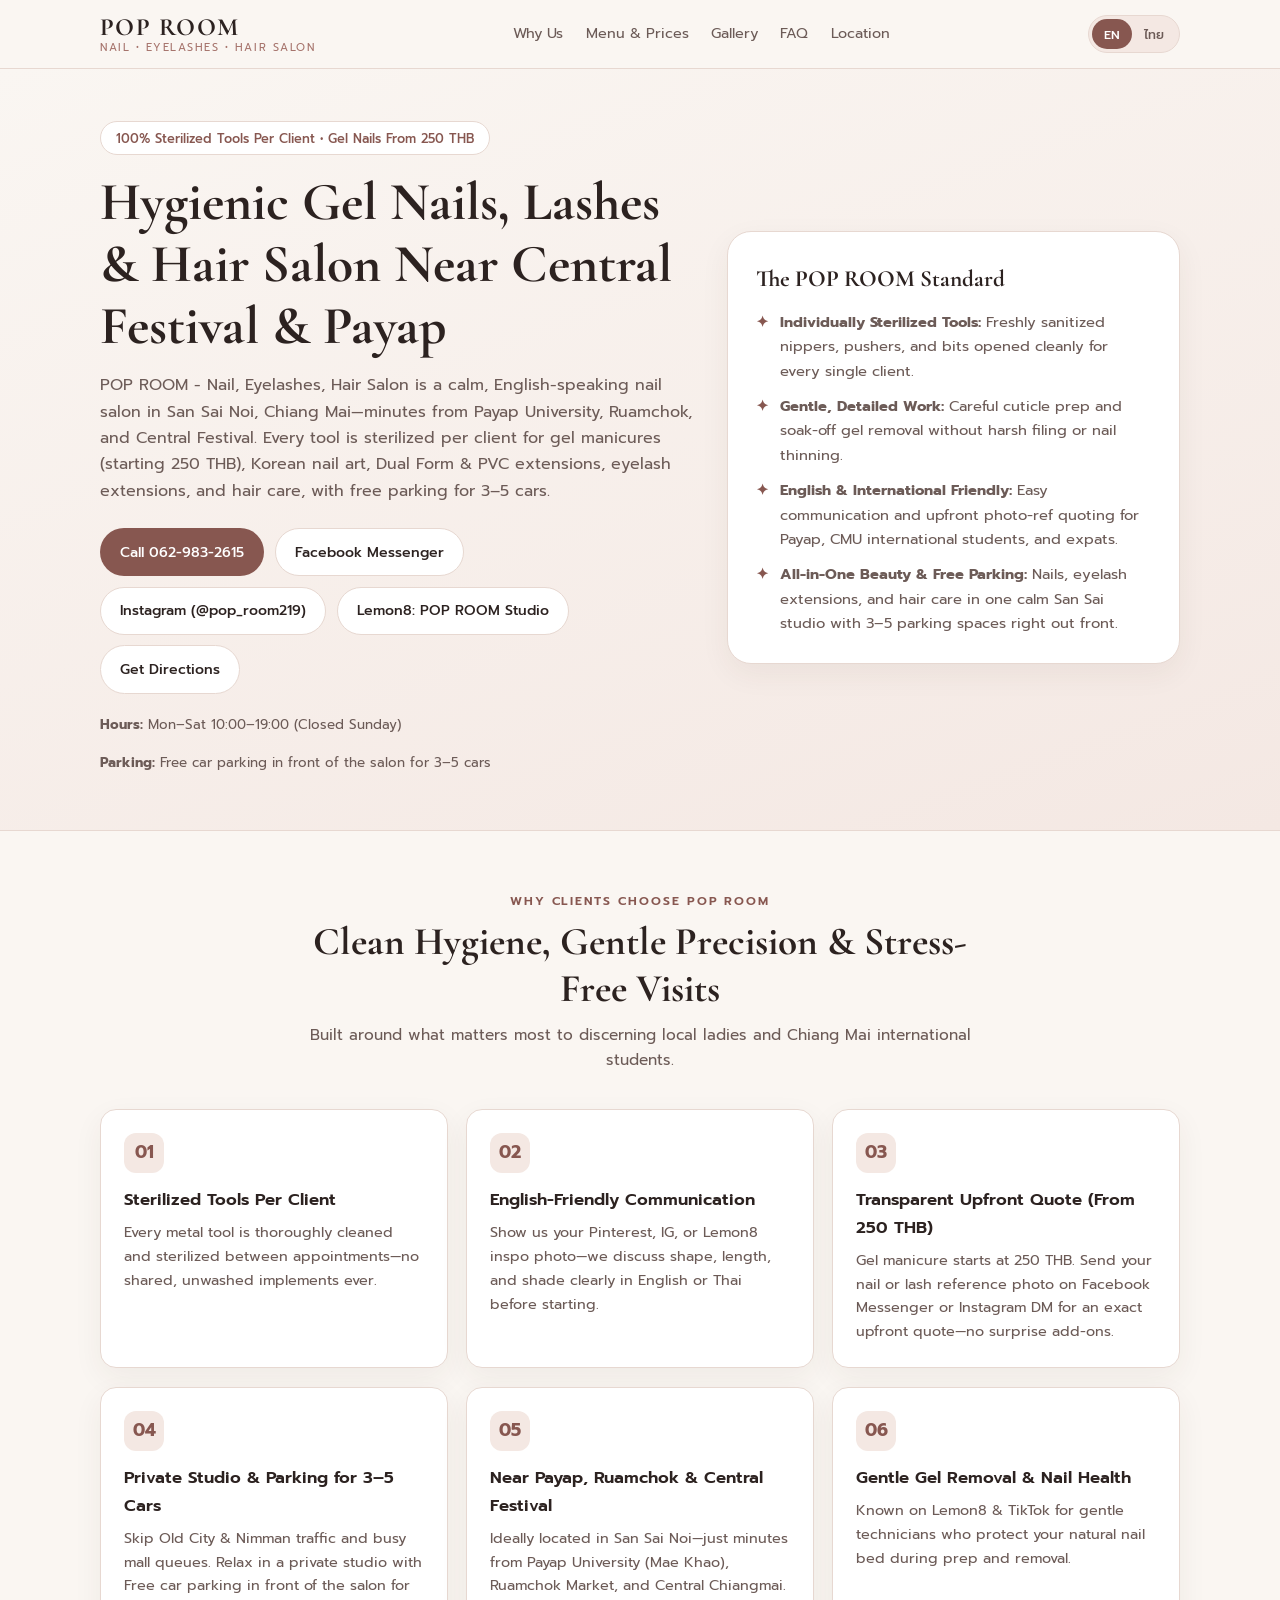
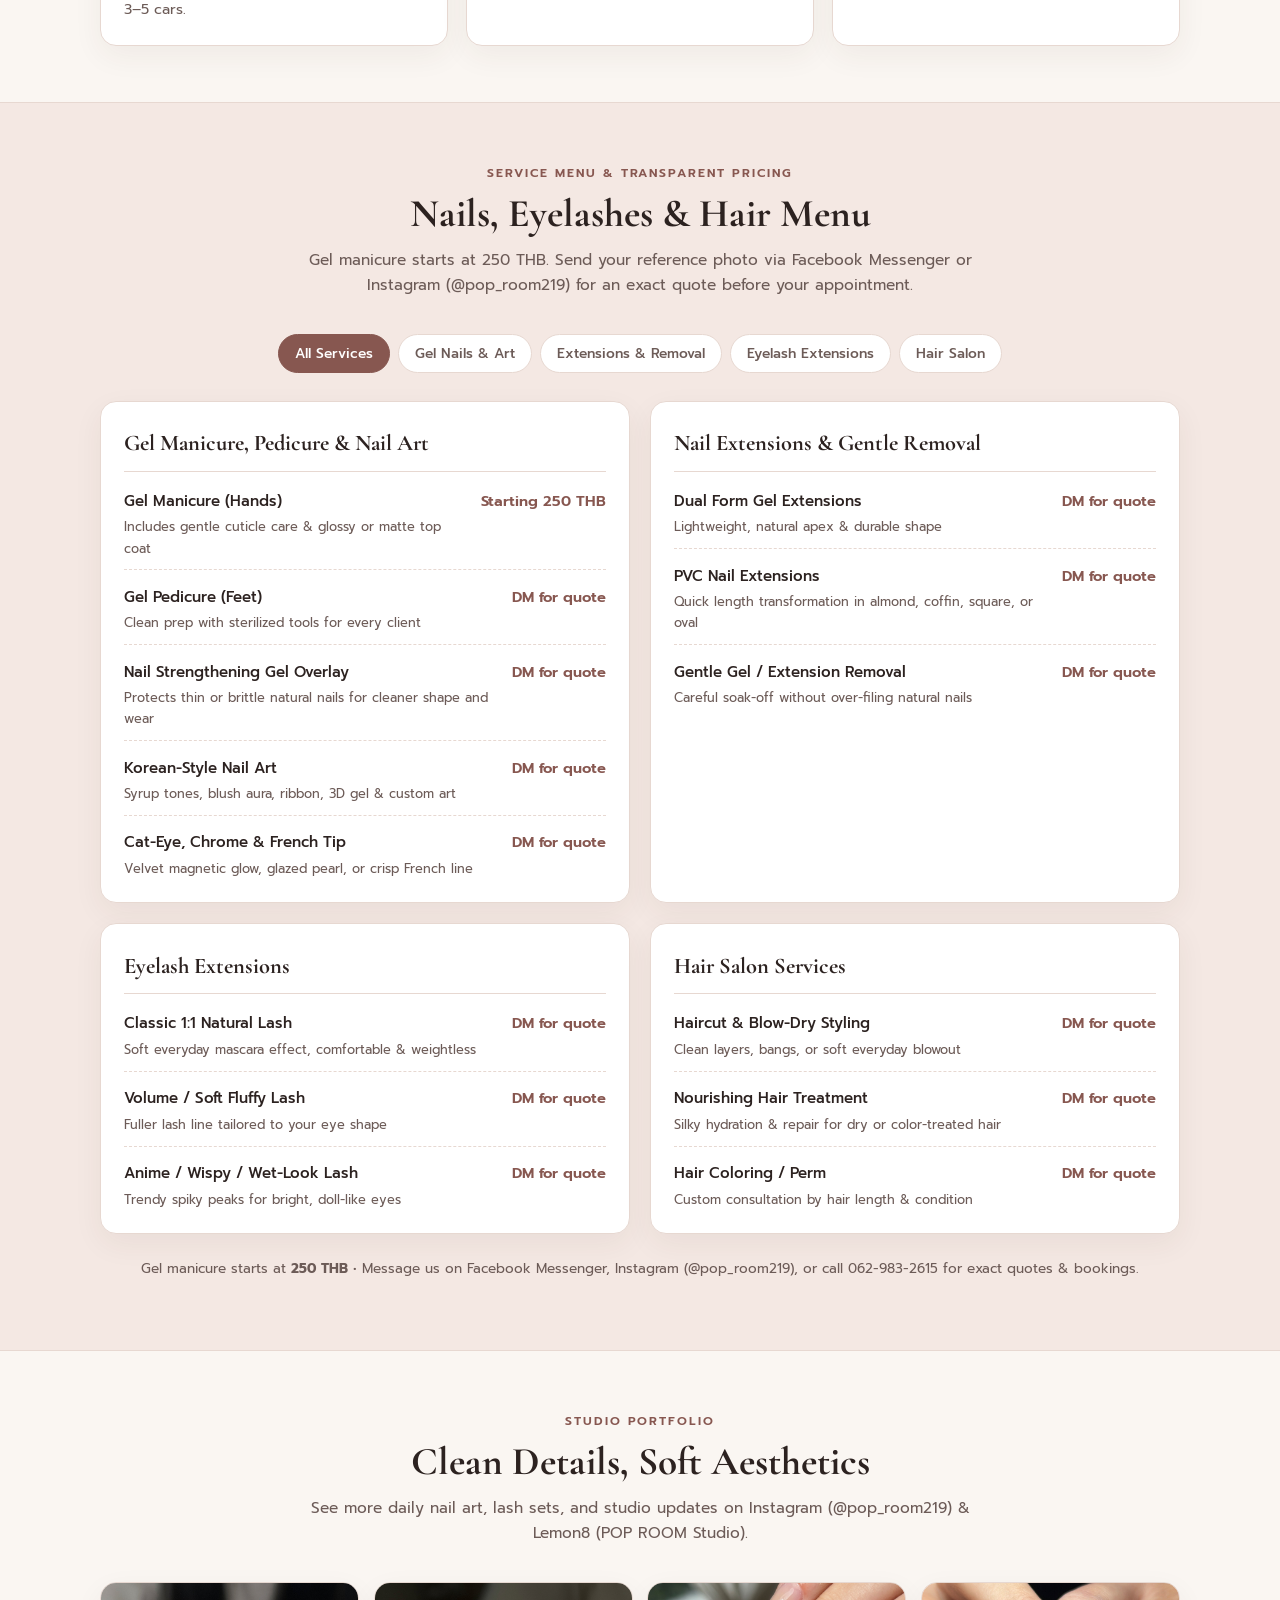
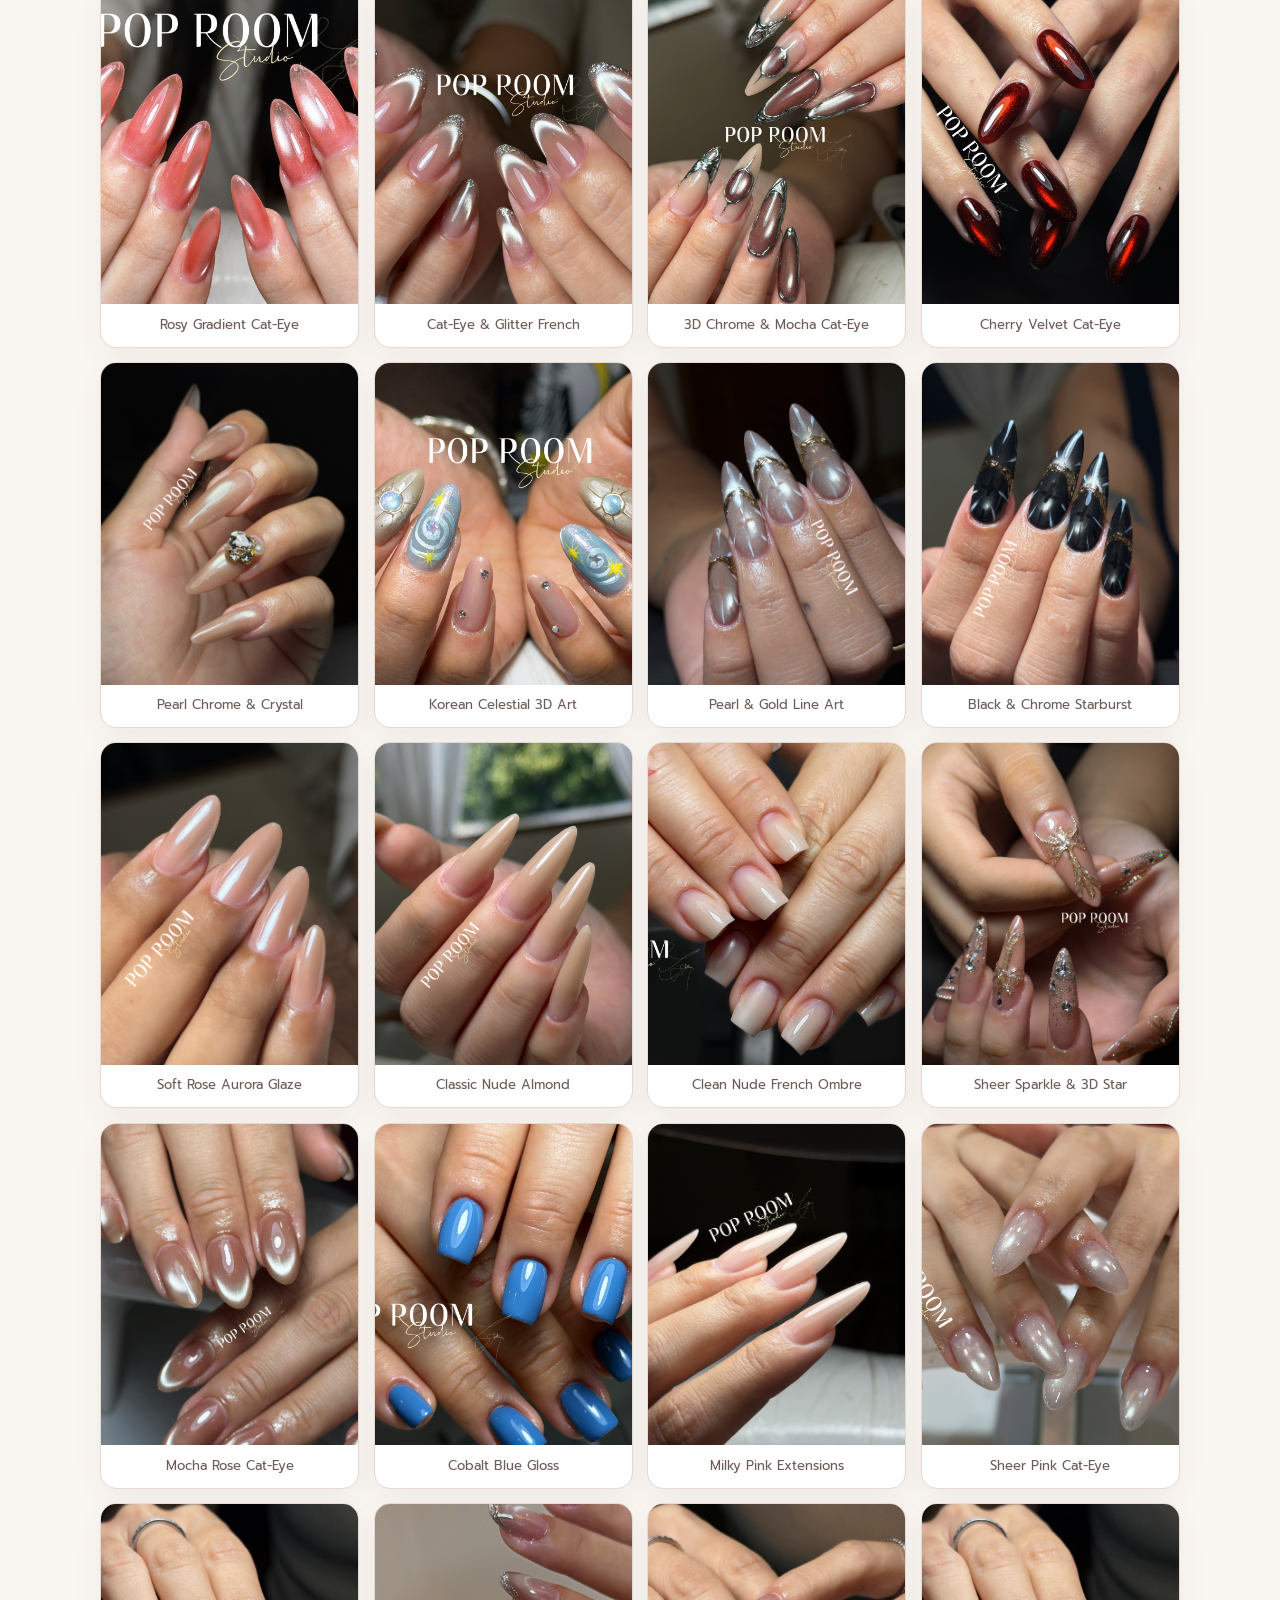
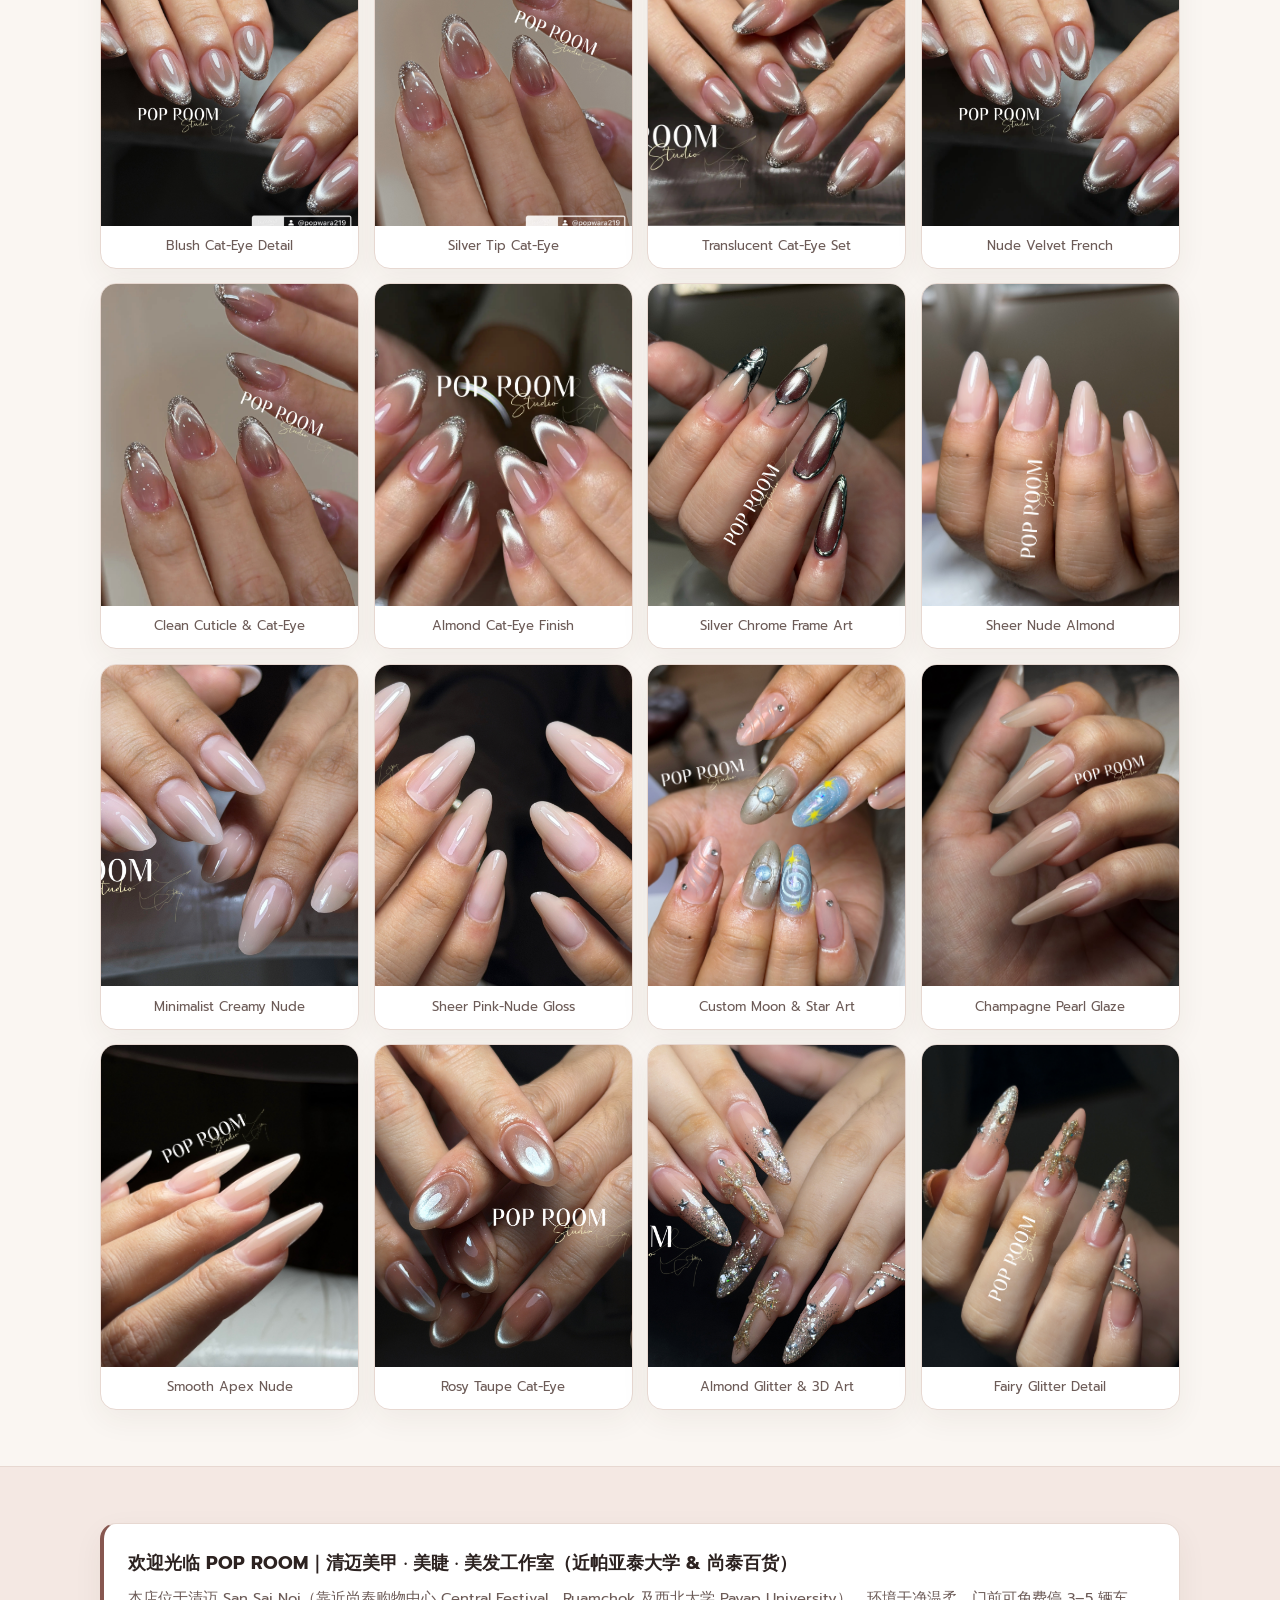
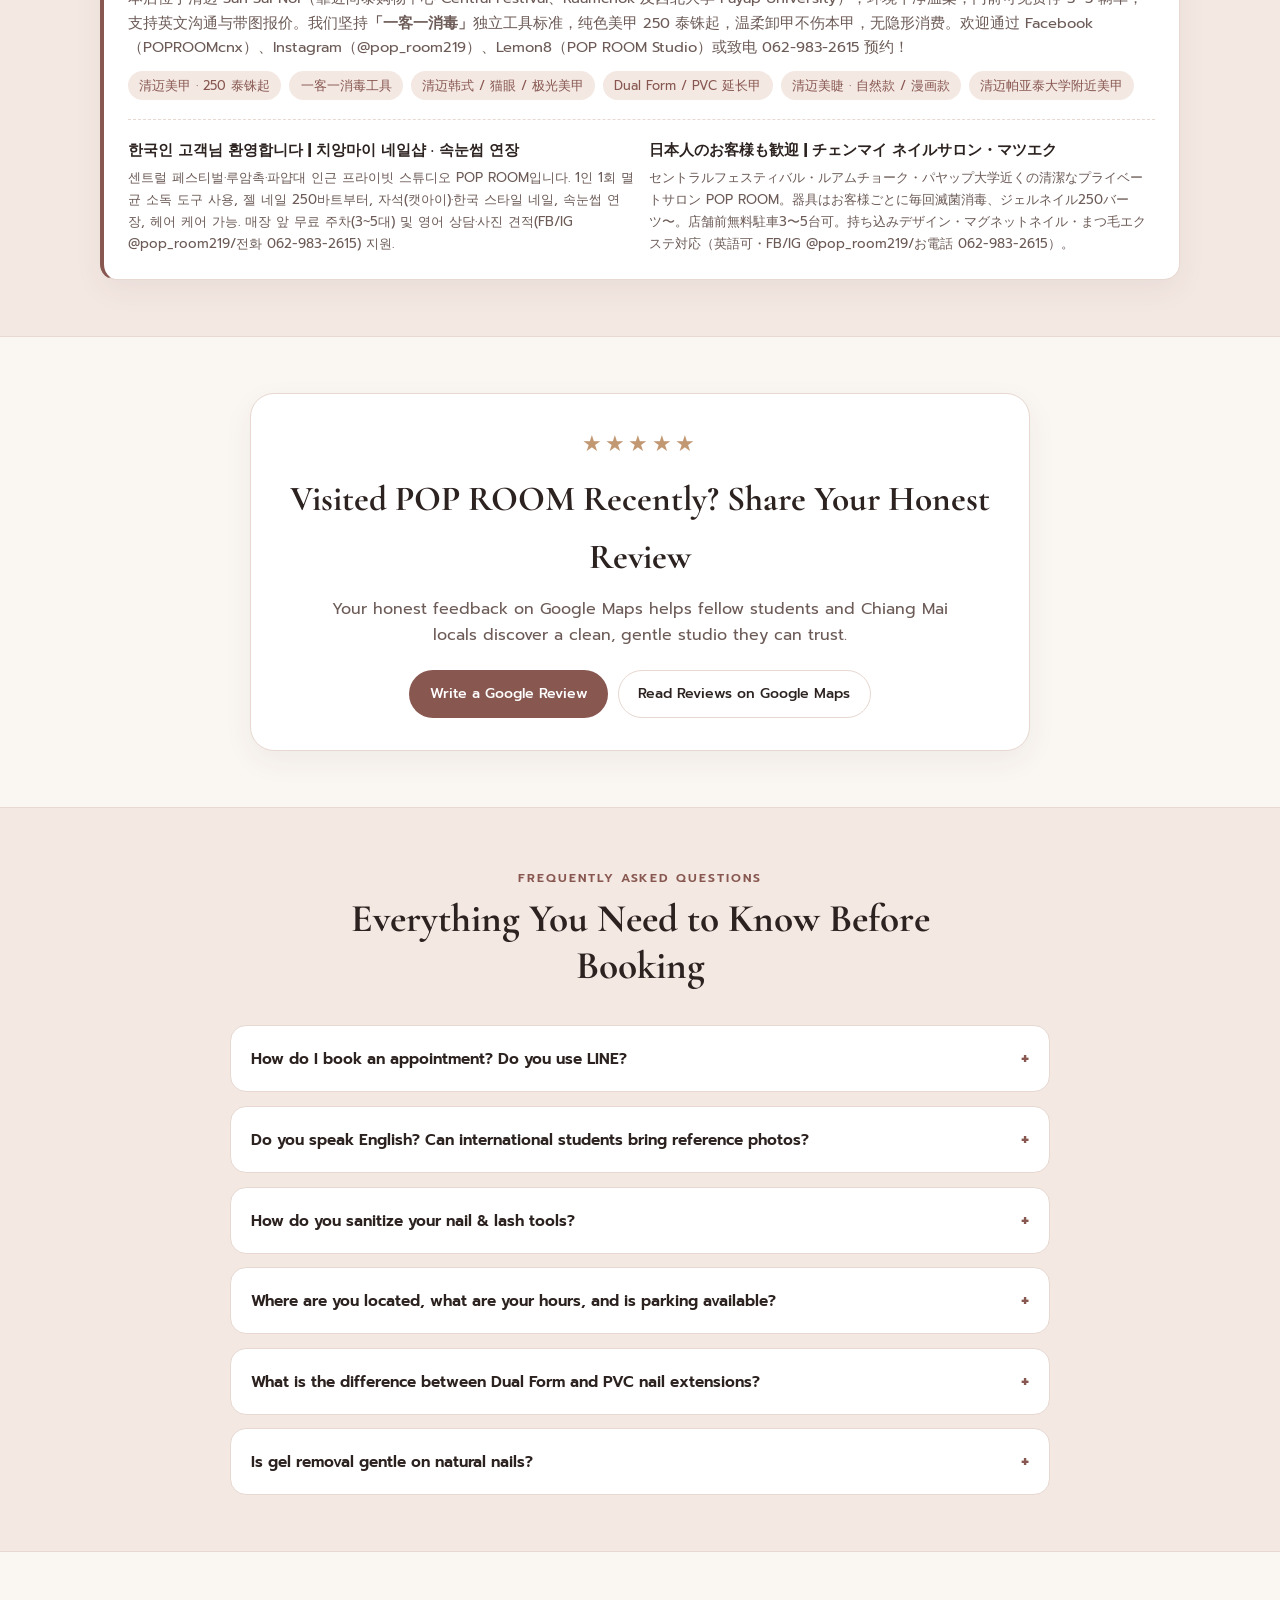
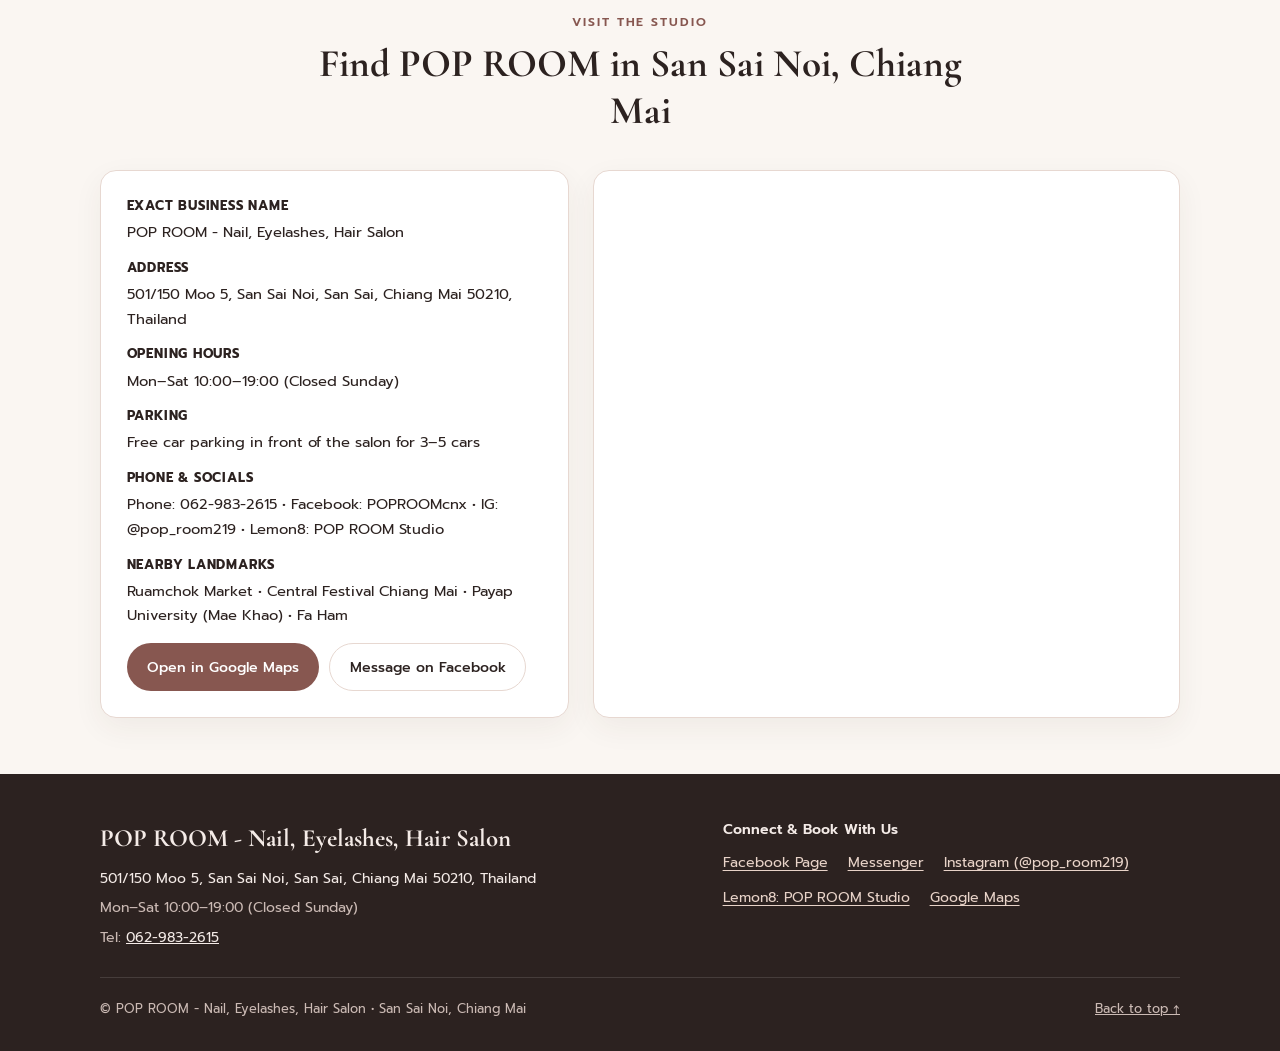
==== index.html @ 344c770b "Deploy POP ROOM Chiang Mai Local SEO website with real portfolio photos" ====
<!DOCTYPE html>
<html lang="en">
<head>
  <meta charset="UTF-8" />
  <meta name="viewport" content="width=device-width, initial-scale=1.0" />
  <title>POP ROOM - Nail, Eyelashes, Hair Salon | San Sai, Chiang Mai (Near Central Festival &amp; Payap)</title>
  <meta name="description" content="POP ROOM - Nail, Eyelashes, Hair Salon in San Sai Noi, Chiang Mai near Central Festival, Ruamchok &amp; Payap University. Hygienic nail salon with every tool sterilized per client, gel manicure starting at 250 THB, Korean nail art, cat-eye, Dual Form/PVC extensions, eyelash extensions, hair &amp; free parking for 3-5 cars. English &amp; Thai friendly." />
  <meta name="keywords" content="nail salon chiang mai, gel nails chiang mai, nail salon near central festival chiang mai, nail salon near payap university, english speaking nail salon chiang mai, hygienic nail salon chiang mai, nail salon ruamchok, eyelash extensions chiang mai, ร้านทำเล็บ สันทราย เชียงใหม่, ร้านทำเล็บ รวมโชค, ทำเล็บเจล ใกล้ เซ็นทรัลเฟสติวัล เชียงใหม่, ต่อขนตา รวมโชค, ทำเล็บลูกแก้ว เชียงใหม่, ถอดเล็บเจล ไม่ทำลายหน้าเล็บ" />
  <meta name="robots" content="index, follow" />

  <!-- Canonical & Language Alternates -->
  <link rel="canonical" href="https://cnxteejay.github.io/poproom-chiangmai/" />
  <link rel="alternate" hreflang="en" href="https://cnxteejay.github.io/poproom-chiangmai/?lang=en" />
  <link rel="alternate" hreflang="th" href="https://cnxteejay.github.io/poproom-chiangmai/?lang=th" />
  <link rel="alternate" hreflang="x-default" href="https://cnxteejay.github.io/poproom-chiangmai/" />

  <!-- Open Graph / Social Sharing -->
  <meta property="og:type" content="website" />
  <meta property="og:title" content="POP ROOM - Nail, Eyelashes, Hair Salon | Chiang Mai" />
  <meta property="og:description" content="Clean studio in San Sai Noi near Central Festival, Ruamchok &amp; Payap University. Every tool sterilized per client. Gel manicure starting 250 THB, nail art, extensions, lashes &amp; hair. Free parking for 3-5 cars." />
  <meta property="og:url" content="https://cnxteejay.github.io/poproom-chiangmai/" />
  <meta property="og:image" content="https://cnxteejay.github.io/poproom-chiangmai/images/IMG_2573.JPG" />
  <meta property="og:locale" content="en_US" />
  <meta property="og:locale:alternate" content="th_TH" />

  <!-- Google Fonts: Cormorant Garamond (Display) + Prompt / Noto Sans Thai (Body) -->
  <link rel="preconnect" href="https://fonts.googleapis.com" />
  <link rel="preconnect" href="https://fonts.gstatic.com" crossorigin />
  <link href="https://fonts.googleapis.com/css2?family=Cormorant+Garamond:wght@600;700&family=Noto+Sans+Thai:wght@400;500;600&family=Prompt:wght@400;500;600&display=swap" rel="stylesheet" />

  <link rel="stylesheet" href="styles.css" />

  <!-- LocalBusiness / NailSalon Schema.org JSON-LD -->
  <script id="salon-jsonld" type="application/ld+json">
  {
    "@context": "https://schema.org",
    "@type": ["NailSalon", "BeautySalon"],
    "name": "POP ROOM - Nail, Eyelashes, Hair Salon",
    "alternateName": "POP ROOM Studio",
    "description": "Nail, eyelash extensions, and hair salon in San Sai Noi, Chiang Mai near Central Festival, Ruamchok, and Payap University. Every tool is sterilized per client with gentle, detailed care, gel manicure starting at 250 THB, free parking for 3-5 cars, and English/Thai communication.",
    "url": "https://cnxteejay.github.io/poproom-chiangmai/",
    "image": [
      "https://cnxteejay.github.io/poproom-chiangmai/images/IMG_2573.JPG",
      "https://cnxteejay.github.io/poproom-chiangmai/images/IMG_0904.JPG",
      "https://cnxteejay.github.io/poproom-chiangmai/images/IMG_1007.JPG",
      "https://cnxteejay.github.io/poproom-chiangmai/images/IMG_1676.JPG"
    ],
    "telephone": "+66629832615",
    "priceRange": "Starting 250 THB",
    "address": {
      "@type": "PostalAddress",
      "streetAddress": "501/150 Moo 5, San Sai Noi",
      "addressLocality": "San Sai",
      "addressRegion": "Chiang Mai",
      "postalCode": "50210",
      "addressCountry": "TH"
    },
    "geo": {
      "@type": "GeoCoordinates",
      "latitude": 18.8225738,
      "longitude": 99.0273395
    },
    "hasMap": "https://maps.app.goo.gl/mrtoSmJYkp8KDuG86",
    "openingHours": "Mo-Sa 10:00-19:00",
    "areaServed": [
      "San Sai, Chiang Mai",
      "Ruamchok, Chiang Mai",
      "Fa Ham, Chiang Mai",
      "Central Festival Chiang Mai",
      "Payap University Mae Khao"
    ],
    "knowsLanguage": ["th", "en"],
    "sameAs": [
      "https://www.facebook.com/POPROOMcnx",
      "https://www.instagram.com/pop_room219/"
    ]
  }
  </script>

  <script src="site-config.js" defer></script>
  <script src="app.js" defer></script>
</head>
<body>
  <!-- Header / Sticky Navigation -->
  <header class="site-header">
    <div class="container nav-bar">
      <a href="#top" class="brand" aria-label="POP ROOM Home">
        <span class="brand-name">POP ROOM</span>
        <span class="brand-sub">Nail • Eyelashes • Hair Salon</span>
      </a>

      <nav class="nav-links" aria-label="Primary Navigation">
        <a href="#why-us">
          <span data-lang="en">Why Us</span>
          <span data-lang="th" lang="th">จุดเด่นร้าน</span>
        </a>
        <a href="#menu">
          <span data-lang="en">Menu &amp; Prices</span>
          <span data-lang="th" lang="th">บริการและราคา</span>
        </a>
        <a href="#gallery">
          <span data-lang="en">Gallery</span>
          <span data-lang="th" lang="th">ผลงาน</span>
        </a>
        <a href="#faq">
          <span data-lang="en">FAQ</span>
          <span data-lang="th" lang="th">คำถามที่พบบ่อย</span>
        </a>
        <a href="#location">
          <span data-lang="en">Location</span>
          <span data-lang="th" lang="th">ที่ตั้งร้าน</span>
        </a>
      </nav>

      <div class="lang-switch" role="group" aria-label="Language Switcher">
        <button type="button" class="lang-btn active" data-set-lang="en" aria-pressed="true">EN</button>
        <button type="button" class="lang-btn" data-set-lang="th" aria-pressed="false">ไทย</button>
      </div>
    </div>
  </header>

  <main id="top">
    <!-- Hero Section -->
    <section class="hero">
      <div class="container hero-grid">
        <div>
          <span class="hero-badge">
            <span data-lang="en">100% Sterilized Tools Per Client • Gel Nails From 250 THB</span>
            <span data-lang="th" lang="th">ฆ่าเชื้ออุปกรณ์ใหม่ทุกชิ้นต่อลูกค้า 1 ท่าน • ทาสีเจลเริ่มต้น 250 บาท</span>
          </span>

          <h1>
            <span data-lang="en">Hygienic Gel Nails, Lashes &amp; Hair Salon Near Central Festival &amp; Payap</span>
            <span data-lang="th" lang="th">ร้านทำเล็บเจล ต่อขนตา และทำผม สะอาด ฆ่าเชื้อ 100% ใกล้เซ็นทรัลเฟสติวัล &amp; รวมโชค</span>
          </h1>

          <p class="hero-lead">
            <span data-lang="en">POP ROOM - Nail, Eyelashes, Hair Salon is a calm, English-speaking nail salon in San Sai Noi, Chiang Mai—minutes from Payap University, Ruamchok, and Central Festival. Every tool is sterilized per client for gel manicures (starting 250 THB), Korean nail art, Dual Form &amp; PVC extensions, eyelash extensions, and hair care, with free parking for 3–5 cars.</span>
            <span data-lang="th" lang="th">POP ROOM (ป๊อป รูม) สตูดิโอทำเล็บ ต่อขนตา และทำผมครบวงจร ย่านสันทรายน้อย-รวมโชค เชียงใหม่ โดดเด่นด้วยความสะอาดระดับคลินิก ฆ่าเชื้ออุปกรณ์ทุกชิ้น 1 เซตต่อ 1 คิว ช่างมือเบา ถนอมหน้าเล็บ ทาสีเจลมือเริ่มต้น 250 บาท ทำเล็บลูกแก้ว สไตล์เกาหลี ต่อเล็บ Dual Form / PVC ต่อขนตา และดูแลผมในที่เดียว พร้อมที่จอดรถยนต์หน้าร้าน 3–5 คัน</span>
          </p>

          <div class="cta-group" aria-label="Booking and Contact Actions">
            <a class="btn btn-primary" href="tel:+66629832615" data-config-href="phoneHref">
              <span data-lang="en">Call <span data-config-text="phoneDisplay">062-983-2615</span></span>
              <span data-lang="th" lang="th">โทรจองคิว <span data-config-text="phoneDisplay">062-983-2615</span></span>
            </a>
            <a class="btn btn-secondary" href="https://m.me/POPROOMcnx" data-config-href="messengerUrl" target="_blank" rel="noopener noreferrer">
              <span data-lang="en">Facebook Messenger</span>
              <span data-lang="th" lang="th">ทักแชท Facebook</span>
            </a>
            <a class="btn btn-secondary" href="https://www.instagram.com/pop_room219/" data-config-href="instagramUrl" target="_blank" rel="noopener noreferrer">
              <span>Instagram (<span data-config-text="instagramHandle">@pop_room219</span>)</span>
            </a>
            <a class="btn btn-secondary" href="https://www.lemon8-app.com/discover/pop%20room%20studio%20chiang%20mai" data-config-href="lemon8Url" target="_blank" rel="noopener noreferrer">
              <span>Lemon8: <span data-config-text="lemon8Label">POP ROOM Studio</span></span>
            </a>
            <a class="btn btn-secondary" href="https://maps.app.goo.gl/mrtoSmJYkp8KDuG86" data-config-href="googleMapsUrl" target="_blank" rel="noopener noreferrer">
              <span data-lang="en">Get Directions</span>
              <span data-lang="th" lang="th">นำทาง Google Maps</span>
            </a>
          </div>

          <div class="hero-meta">
            <span>
              <strong data-lang="en">Hours:</strong>
              <strong data-lang="th" lang="th">เวลาเปิด:</strong>
              <span data-lang="en" data-config-text="openingHoursEn">Mon–Sat 10:00–19:00 (Closed Sunday)</span>
              <span data-lang="th" lang="th" data-config-text="openingHoursTh">เปิด จ.–ส. 10:00–19:00 น. (หยุดวันอาทิตย์)</span>
            </span>
            <span>
              <strong data-lang="en">Parking:</strong>
              <strong data-lang="th" lang="th">ที่จอดรถ:</strong>
              <span data-lang="en" data-config-text="parkingNoteEn">Free car parking in front of the salon for 3–5 cars</span>
              <span data-lang="th" lang="th" data-config-text="parkingNoteTh">จอดรถยนต์หน้าร้านได้ฟรี 3–5 คัน</span>
            </span>
          </div>
        </div>

        <aside class="hero-card" aria-label="Studio Standards">
          <h2 class="hero-card-title">
            <span data-lang="en">The POP ROOM Standard</span>
            <span data-lang="th" lang="th">ความใส่ใจที่คุณสัมผัสได้</span>
          </h2>
          <ul class="hero-highlights">
            <li>
              <span class="dot">✦</span>
              <div>
                <span data-lang="en"><strong>Individually Sterilized Tools:</strong> Freshly sanitized nippers, pushers, and bits opened cleanly for every single client.</span>
                <span data-lang="th" lang="th"><strong>อุปกรณ์ฆ่าเชื้อ 100% ทุกเคส:</strong> ทำความสะอาดและอบฆ่าเชื้อกรรไกรตัดหนังและอุปกรณ์ทุกชิ้นใหม่สำหรับลูกค้าแต่ละท่าน</span>
              </div>
            </li>
            <li>
              <span class="dot">✦</span>
              <div>
                <span data-lang="en"><strong>Gentle, Detailed Work:</strong> Careful cuticle prep and soak-off gel removal without harsh filing or nail thinning.</span>
                <span data-lang="th" lang="th"><strong>งานละเอียด มือเบา ไม่ทำร้ายหน้าเล็บ:</strong> เตรียมหน้าเล็บและถอดสีเจลอย่างอ่อนโยน สีเรียบเนียนติดทนนาน</span>
              </div>
            </li>
            <li>
              <span class="dot">✦</span>
              <div>
                <span data-lang="en"><strong>English &amp; International Friendly:</strong> Easy communication and upfront photo-ref quoting for Payap, CMU international students, and expats.</span>
                <span data-lang="th" lang="th"><strong>สื่อสารภาษาอังกฤษได้:</strong> ยินดีต้อนรับทั้งลูกค้าชาวไทยและนักศึกษา/ชาวต่างชาติ ส่งเรฟประเมินราคาได้ชัดเจน</span>
              </div>
            </li>
            <li>
              <span class="dot">✦</span>
              <div>
                <span data-lang="en"><strong>All-in-One Beauty &amp; Free Parking:</strong> Nails, eyelash extensions, and hair care in one calm San Sai studio with 3–5 parking spaces right out front.</span>
                <span data-lang="th" lang="th"><strong>สวยครบจบในที่เดียว พร้อมที่จอดรถ:</strong> ทั้งทำเล็บเจล ต่อขนตา และดูแลเส้นผม จอดรถยนต์หน้าร้านได้ 3–5 คัน</span>
              </div>
            </li>
          </ul>
        </aside>
      </div>
    </section>

    <!-- Why Us Section -->
    <section id="why-us" class="section">
      <div class="container">
        <div class="section-head">
          <span class="eyebrow">
            <span data-lang="en">Why Clients Choose POP ROOM</span>
            <span data-lang="th" lang="th">ทำไมลูกค้าจึงเลือก POP ROOM</span>
          </span>
          <h2>
            <span data-lang="en">Clean Hygiene, Gentle Precision &amp; Stress-Free Visits</span>
            <span data-lang="th" lang="th">สะอาด ปลอดภัย มือเบา ราคาชัดเจน เดินทางง่าย</span>
          </h2>
          <p>
            <span data-lang="en">Built around what matters most to discerning local ladies and Chiang Mai international students.</span>
            <span data-lang="th" lang="th">มาตรฐานร้านที่ออกแบบมาเพื่อความสบายใจทั้งด้านความสะอาด คุณภาพงาน และความสะดวกสบาย</span>
          </p>
        </div>

        <div class="cards-grid">
          <article class="card">
            <div class="card-icon">01</div>
            <h3>
              <span data-lang="en">Sterilized Tools Per Client</span>
              <span data-lang="th" lang="th">ฆ่าเชื้ออุปกรณ์ทุกชิ้นต่อลูกค้า 1 ท่าน</span>
            </h3>
            <p>
              <span data-lang="en">Every metal tool is thoroughly cleaned and sterilized between appointments—no shared, unwashed implements ever.</span>
              <span data-lang="th" lang="th">อุปกรณ์โลหะและหัวเจียทุกชิ้นผ่านการทำความสะอาดและฆ่าเชื้อใหม่ทุกเคส มั่นใจเรื่องสุขอนามัยได้เต็มร้อย</span>
            </p>
          </article>

          <article class="card">
            <div class="card-icon">02</div>
            <h3>
              <span data-lang="en">English-Friendly Communication</span>
              <span data-lang="th" lang="th">สื่อสารภาษาอังกฤษและต้อนรับต่างชาติ</span>
            </h3>
            <p>
              <span data-lang="en">Show us your Pinterest, IG, or Lemon8 inspo photo—we discuss shape, length, and shade clearly in English or Thai before starting.</span>
              <span data-lang="th" lang="th">นำแบบจาก Pinterest / IG / Lemon8 มาปรึกษาได้ คุยทรงเล็บ โทนสี และความยาวได้ชัดเจนก่อนเริ่มทำ</span>
            </p>
          </article>

          <article class="card">
            <div class="card-icon">03</div>
            <h3>
              <span data-lang="en">Transparent Upfront Quote (From 250 THB)</span>
              <span data-lang="th" lang="th">ราคาโปร่งใส เริ่มต้น 250 บ. แจ้งจบทางแชท</span>
            </h3>
            <p>
              <span data-lang="en">Gel manicure starts at 250 THB. Send your nail or lash reference photo on Facebook Messenger or Instagram DM for an exact upfront quote—no surprise add-ons.</span>
              <span data-lang="th" lang="th">ทาสีเจลมือเริ่มต้น 250 บาท ส่งรูปเรฟลายเล็บหรือทรงขนตาให้ประเมินราคาล่วงหน้าทาง Facebook / Instagram ได้เลย แจ้งราคาก่อนทำชัดเจน ไม่มีบวกจุกจิก</span>
            </p>
          </article>

          <article class="card">
            <div class="card-icon">04</div>
            <h3>
              <span data-lang="en">Private Studio &amp; Parking for 3–5 Cars</span>
              <span data-lang="th" lang="th">ไพรเวท ไม่วุ่นวาย จอดรถหน้าร้าน 3–5 คัน</span>
            </h3>
            <p>
              <span data-lang="en">Skip Old City &amp; Nimman traffic and busy mall queues. Relax in a private studio with <span data-config-text="parkingNoteEn">Free car parking in front of the salon for 3–5 cars</span>.</span>
              <span data-lang="th" lang="th">ไม่ต้องฝ่ารถติดเข้าคูเมือง/นิมมาน และไม่ต้องรอคิวนานเหมือนในห้าง บรรยากาศส่วนตัว <span data-config-text="parkingNoteTh">จอดรถยนต์หน้าร้านได้ฟรี 3–5 คัน</span></span>
            </p>
          </article>

          <article class="card">
            <div class="card-icon">05</div>
            <h3>
              <span data-lang="en">Near Payap, Ruamchok &amp; Central Festival</span>
              <span data-lang="th" lang="th">ใกล้ ม.พายัพ รวมโชค และเซ็นทรัลเฟสติวัล</span>
            </h3>
            <p>
              <span data-lang="en">Ideally located in San Sai Noi—just minutes from Payap University (Mae Khao), Ruamchok Market, and Central Chiangmai.</span>
              <span data-lang="th" lang="th">ตั้งอยู่ในซอยสันทรายน้อย เดินทางไม่กี่นาทีจากเซ็นทรัลเชียงใหม่ (เฟสติวัล) ตลาดรวมโชค และ ม.พายัพ</span>
            </p>
          </article>

          <article class="card">
            <div class="card-icon">06</div>
            <h3>
              <span data-lang="en">Gentle Gel Removal &amp; Nail Health</span>
              <span data-lang="th" lang="th">ถอดเจลเบามือ ถนอมหน้าเล็บ</span>
            </h3>
            <p>
              <span data-lang="en">Known on Lemon8 &amp; TikTok for gentle technicians who protect your natural nail bed during prep and removal.</span>
              <span data-lang="th" lang="th">รีวิวจริงจาก Lemon8 และ TikTok ชมเรื่องความเบามือ ละเอียด ไม่ตะไบจนหน้าเล็บบางหรือแสบ</span>
            </p>
          </article>
        </div>
      </div>
    </section>

    <!-- Price Menu Section -->
    <section id="menu" class="section section-alt">
      <div class="container">
        <div class="section-head">
          <span class="eyebrow">
            <span data-lang="en">Service Menu &amp; Transparent Pricing</span>
            <span data-lang="th" lang="th">รายการบริการและราคา</span>
          </span>
          <h2>
            <span data-lang="en">Nails, Eyelashes &amp; Hair Menu</span>
            <span data-lang="th" lang="th">เมนูทำเล็บ ต่อขนตา และทำผม</span>
          </h2>
          <p>
            <span data-lang="en">Gel manicure starts at 250 THB. Send your reference photo via Facebook Messenger or Instagram (@pop_room219) for an exact quote before your appointment.</span>
            <span data-lang="th" lang="th">ทาสีเจลมือเริ่มต้น 250 บาท ส่งเรฟลายเล็บหรือทรงขนตาให้ประเมินราคาฟรีทางแชทก่อนจองคิวได้ทาง Facebook หรือ Instagram (@pop_room219)</span>
          </p>
        </div>

        <div class="menu-tabs" role="tablist" aria-label="Service Categories">
          <button type="button" class="menu-tab active" data-category="all" role="tab" aria-selected="true">
            <span data-lang="en">All Services</span>
            <span data-lang="th" lang="th">ทั้งหมด</span>
          </button>
          <button type="button" class="menu-tab" data-category="nails" role="tab" aria-selected="false">
            <span data-lang="en">Gel Nails &amp; Art</span>
            <span data-lang="th" lang="th">ทำเล็บเจล &amp; เพ้นท์</span>
          </button>
          <button type="button" class="menu-tab" data-category="extensions" role="tab" aria-selected="false">
            <span data-lang="en">Extensions &amp; Removal</span>
            <span data-lang="th" lang="th">ต่อเล็บ &amp; ถอดเจล</span>
          </button>
          <button type="button" class="menu-tab" data-category="lashes" role="tab" aria-selected="false">
            <span data-lang="en">Eyelash Extensions</span>
            <span data-lang="th" lang="th">ต่อขนตา</span>
          </button>
          <button type="button" class="menu-tab" data-category="hair" role="tab" aria-selected="false">
            <span data-lang="en">Hair Salon</span>
            <span data-lang="th" lang="th">บริการทำผม</span>
          </button>
        </div>

        <div class="menu-grid">
          <!-- Nails & Nail Art -->
          <div class="menu-category" data-category="nails">
            <h3>
              <span data-lang="en">Gel Manicure, Pedicure &amp; Nail Art</span>
              <span data-lang="th" lang="th">ทาสีเจล มือ-เท้า และเพ้นท์เล็บ</span>
            </h3>
            <ul class="price-list">
              <li class="price-item">
                <div>
                  <span class="price-name" data-lang="en">Gel Manicure (Hands)</span>
                  <span class="price-name" data-lang="th" lang="th">ทาสีเจลมือ (รวมเตรียมหน้าเล็บ)</span>
                  <span class="price-desc" data-lang="en">Includes gentle cuticle care &amp; glossy or matte top coat</span>
                  <span class="price-desc" data-lang="th" lang="th">ทำความสะอาดขอบเล็บอย่างอ่อนโยน สีเงาสวยติดทน</span>
                </div>
                <span class="price-val">
                  <span data-lang="en" data-config-text="pricesEn.gelManicure">Starting 250 THB</span>
                  <span data-lang="th" lang="th" data-config-text="pricesTh.gelManicure">เริ่มต้น 250 บาท</span>
                </span>
              </li>
              <li class="price-item">
                <div>
                  <span class="price-name" data-lang="en">Gel Pedicure (Feet)</span>
                  <span class="price-name" data-lang="th" lang="th">ทาสีเจลเท้า</span>
                  <span class="price-desc" data-lang="en">Clean prep with sterilized tools for every client</span>
                  <span class="price-desc" data-lang="th" lang="th">ใช้อุปกรณ์ฆ่าเชื้อใหม่ทุกคู่ สะอาดสบายเท้า</span>
                </div>
                <span class="price-val">
                  <span data-lang="en" data-config-text="pricesEn.gelPedicure">DM for quote</span>
                  <span data-lang="th" lang="th" data-config-text="pricesTh.gelPedicure">ส่งรูปเรฟประเมินราคาฟรี</span>
                </span>
              </li>
              <li class="price-item">
                <div>
                  <span class="price-name" data-lang="en">Nail Strengthening Gel Overlay</span>
                  <span class="price-name" data-lang="th" lang="th">เสริมหน้าเล็บด้วยเจล (เพิ่มความแข็งแรง)</span>
                  <span class="price-desc" data-lang="en">Protects thin or brittle natural nails for cleaner shape and wear</span>
                  <span class="price-desc" data-lang="th" lang="th">ช่วยพยุงหน้าเล็บให้แข็งแรง ทรงสวย ไม่หักฉีกง่าย</span>
                </div>
                <span class="price-val">
                  <span data-lang="en" data-config-text="pricesEn.gelOverlay">DM for quote</span>
                  <span data-lang="th" lang="th" data-config-text="pricesTh.gelOverlay">ส่งรูปเรฟประเมินราคาฟรี</span>
                </span>
              </li>
              <li class="price-item">
                <div>
                  <span class="price-name" data-lang="en">Korean-Style Nail Art</span>
                  <span class="price-name" data-lang="th" lang="th">เพ้นท์เล็บสไตล์เกาหลี / มินิมอล</span>
                  <span class="price-desc" data-lang="en">Syrup tones, blush aura, ribbon, 3D gel &amp; custom art</span>
                  <span class="price-desc" data-lang="th" lang="th">โทนสีไซรัป ออร่า โบว์ งานปั้นนูน ออกแบบตามเรฟ</span>
                </div>
                <span class="price-val">
                  <span data-lang="en" data-config-text="pricesEn.nailArtKorean">DM for quote</span>
                  <span data-lang="th" lang="th" data-config-text="pricesTh.nailArtKorean">ส่งรูปเรฟประเมินราคาฟรี</span>
                </span>
              </li>
              <li class="price-item">
                <div>
                  <span class="price-name" data-lang="en">Cat-Eye, Chrome &amp; French Tip</span>
                  <span class="price-name" data-lang="th" lang="th">สีลูกแก้ว Cat-Eye / ขัดผงโครม / French</span>
                  <span class="price-desc" data-lang="en">Velvet magnetic glow, glazed pearl, or crisp French line</span>
                  <span class="price-desc" data-lang="th" lang="th">เล่นแสงละมุนดูแพง หรือปลายเฟรนช์เนี๊ยบๆ</span>
                </div>
                <span class="price-val">
                  <span data-lang="en" data-config-text="pricesEn.catEyeChromeFrench">DM for quote</span>
                  <span data-lang="th" lang="th" data-config-text="pricesTh.catEyeChromeFrench">ส่งรูปเรฟประเมินราคาฟรี</span>
                </span>
              </li>
            </ul>
          </div>

          <!-- Extensions & Removal -->
          <div class="menu-category" data-category="extensions">
            <h3>
              <span data-lang="en">Nail Extensions &amp; Gentle Removal</span>
              <span data-lang="th" lang="th">ต่อเล็บ Dual Form / PVC และถอดสีเจล</span>
            </h3>
            <ul class="price-list">
              <li class="price-item">
                <div>
                  <span class="price-name" data-lang="en">Dual Form Gel Extensions</span>
                  <span class="price-name" data-lang="th" lang="th">ต่อเล็บเจล Dual Form (ทรงธรรมชาติแข็งแรง)</span>
                  <span class="price-desc" data-lang="en">Lightweight, natural apex &amp; durable shape</span>
                  <span class="price-desc" data-lang="th" lang="th">ทรงสวยเรียว ดูเป็นธรรมชาติ น้ำหนักเบา ทนทาน</span>
                </div>
                <span class="price-val">
                  <span data-lang="en" data-config-text="pricesEn.dualFormExtension">DM for quote</span>
                  <span data-lang="th" lang="th" data-config-text="pricesTh.dualFormExtension">ส่งรูปเรฟประเมินราคาฟรี</span>
                </span>
              </li>
              <li class="price-item">
                <div>
                  <span class="price-name" data-lang="en">PVC Nail Extensions</span>
                  <span class="price-name" data-lang="th" lang="th">ต่อเล็บ PVC</span>
                  <span class="price-desc" data-lang="en">Quick length transformation in almond, coffin, square, or oval</span>
                  <span class="price-desc" data-lang="th" lang="th">เพิ่มความยาวทันใจ เลือกทรงได้ทั้งอัลมอนด์ คอฟฟิน เหลี่ยม มน</span>
                </div>
                <span class="price-val">
                  <span data-lang="en" data-config-text="pricesEn.pvcExtension">DM for quote</span>
                  <span data-lang="th" lang="th" data-config-text="pricesTh.pvcExtension">ส่งรูปเรฟประเมินราคาฟรี</span>
                </span>
              </li>
              <li class="price-item">
                <div>
                  <span class="price-name" data-lang="en">Gentle Gel / Extension Removal</span>
                  <span class="price-name" data-lang="th" lang="th">ถอดสีเจล / ถอดเล็บต่อแบบถนอมหน้าเล็บ</span>
                  <span class="price-desc" data-lang="en">Careful soak-off without over-filing natural nails</span>
                  <span class="price-desc" data-lang="th" lang="th">ถอดอย่างเบามือ ไม่ขูดหรือตะไบจนหน้าเล็บเสีย</span>
                </div>
                <span class="price-val">
                  <span data-lang="en" data-config-text="pricesEn.gelRemoval">DM for quote</span>
                  <span data-lang="th" lang="th" data-config-text="pricesTh.gelRemoval">ส่งรูปเรฟประเมินราคาฟรี</span>
                </span>
              </li>
            </ul>
          </div>

          <!-- Eyelashes -->
          <div class="menu-category" data-category="lashes">
            <h3>
              <span data-lang="en">Eyelash Extensions</span>
              <span data-lang="th" lang="th">ต่อขนตา</span>
            </h3>
            <ul class="price-list">
              <li class="price-item">
                <div>
                  <span class="price-name" data-lang="en">Classic 1:1 Natural Lash</span>
                  <span class="price-name" data-lang="th" lang="th">ต่อขนตาเส้นต่อเส้น (Classic ธรรมชาติ)</span>
                  <span class="price-desc" data-lang="en">Soft everyday mascara effect, comfortable &amp; weightless</span>
                  <span class="price-desc" data-lang="th" lang="th">ลุคธรรมชาติเหมือนปัดมาสคาร่า เบาสบายไม่หนักตา</span>
                </div>
                <span class="price-val">
                  <span data-lang="en" data-config-text="pricesEn.lashClassic">DM for quote</span>
                  <span data-lang="th" lang="th" data-config-text="pricesTh.lashClassic">ส่งรูปเรฟประเมินราคาฟรี</span>
                </span>
              </li>
              <li class="price-item">
                <div>
                  <span class="price-name" data-lang="en">Volume / Soft Fluffy Lash</span>
                  <span class="price-name" data-lang="th" lang="th">ต่อขนตา Volume ฟูละมุน</span>
                  <span class="price-desc" data-lang="en">Fuller lash line tailored to your eye shape</span>
                  <span class="price-desc" data-lang="th" lang="th">เพิ่มความหนาและมิติ ออกแบบความยาวเข้ากับรูปตา</span>
                </div>
                <span class="price-val">
                  <span data-lang="en" data-config-text="pricesEn.lashVolume">DM for quote</span>
                  <span data-lang="th" lang="th" data-config-text="pricesTh.lashVolume">ส่งรูปเรฟประเมินราคาฟรี</span>
                </span>
              </li>
              <li class="price-item">
                <div>
                  <span class="price-name" data-lang="en">Anime / Wispy / Wet-Look Lash</span>
                  <span class="price-name" data-lang="th" lang="th">ต่อขนตาทรงเวียดนาม / จับช่อ / Anime Wispy</span>
                  <span class="price-desc" data-lang="en">Trendy spiky peaks for bright, doll-like eyes</span>
                  <span class="price-desc" data-lang="th" lang="th">จับช่อสไตล์เกาหลี-จีน ตากลมโตมีมิติ ถ่ายรูปขึ้นกล้อง</span>
                </div>
                <span class="price-val">
                  <span data-lang="en" data-config-text="pricesEn.lashAnimeWispy">DM for quote</span>
                  <span data-lang="th" lang="th" data-config-text="pricesTh.lashAnimeWispy">ส่งรูปเรฟประเมินราคาฟรี</span>
                </span>
              </li>
            </ul>
          </div>

          <!-- Hair -->
          <div class="menu-category" data-category="hair">
            <h3>
              <span data-lang="en">Hair Salon Services</span>
              <span data-lang="th" lang="th">บริการทำผม</span>
            </h3>
            <ul class="price-list">
              <li class="price-item">
                <div>
                  <span class="price-name" data-lang="en">Haircut &amp; Blow-Dry Styling</span>
                  <span class="price-name" data-lang="th" lang="th">ตัดผม &amp; สระไดร์จัดทรง</span>
                  <span class="price-desc" data-lang="en">Clean layers, bangs, or soft everyday blowout</span>
                  <span class="price-desc" data-lang="th" lang="th">ตัดแต่งทรงเลเยอร์ หน้าม้า หรือสระไดร์วอลลุ่ม</span>
                </div>
                <span class="price-val">
                  <span data-lang="en" data-config-text="pricesEn.hairCutStyle">DM for quote</span>
                  <span data-lang="th" lang="th" data-config-text="pricesTh.hairCutStyle">สอบถามราคาทางแชท</span>
                </span>
              </li>
              <li class="price-item">
                <div>
                  <span class="price-name" data-lang="en">Nourishing Hair Treatment</span>
                  <span class="price-name" data-lang="th" lang="th">ทรีตเมนต์บำรุงฟื้นฟูเส้นผม</span>
                  <span class="price-desc" data-lang="en">Silky hydration &amp; repair for dry or color-treated hair</span>
                  <span class="price-desc" data-lang="th" lang="th">เติมความชุ่มชื้นให้ผมนุ่มลื่นเงางาม ลดผมชี้ฟู</span>
                </div>
                <span class="price-val">
                  <span data-lang="en" data-config-text="pricesEn.hairTreatment">DM for quote</span>
                  <span data-lang="th" lang="th" data-config-text="pricesTh.hairTreatment">สอบถามราคาทางแชท</span>
                </span>
              </li>
              <li class="price-item">
                <div>
                  <span class="price-name" data-lang="en">Hair Coloring / Perm</span>
                  <span class="price-name" data-lang="th" lang="th">ทำสีผม / ดัดลอน</span>
                  <span class="price-desc" data-lang="en">Custom consultation by hair length &amp; condition</span>
                  <span class="price-desc" data-lang="th" lang="th">ประเมินราคาตามความยาวและสภาพเส้นผมก่อนเริ่มทำ</span>
                </div>
                <span class="price-val">
                  <span data-lang="en" data-config-text="pricesEn.hairColorPerm">DM for quote</span>
                  <span data-lang="th" lang="th" data-config-text="pricesTh.hairColorPerm">สอบถามราคาทางแชท</span>
                </span>
              </li>
            </ul>
          </div>
        </div>

        <p class="menu-note">
          <span data-lang="en">Gel manicure starts at <strong>250 THB</strong> • Message us on Facebook Messenger, Instagram (<span data-config-text="instagramHandle">@pop_room219</span>), or call <span data-config-text="phoneDisplay">062-983-2615</span> for exact quotes &amp; bookings.</span>
          <span data-lang="th" lang="th">ทาสีเจลมือเริ่มต้น <strong>250 บาท</strong> • ส่งรูปเรฟสอบถามราคาและจองคิวล่วงหน้าได้ที่ Facebook Messenger, Instagram (<span data-config-text="instagramHandle">@pop_room219</span>) หรือโทร <span data-config-text="phoneDisplay">062-983-2615</span></span>
        </p>
      </div>
    </section>

    <!-- Gallery Section -->
    <section id="gallery" class="section">
      <div class="container">
        <div class="section-head">
          <span class="eyebrow">
            <span data-lang="en">Studio Portfolio</span>
            <span data-lang="th" lang="th">ตัวอย่างผลงานของร้าน</span>
          </span>
          <h2>
            <span data-lang="en">Clean Details, Soft Aesthetics</span>
            <span data-lang="th" lang="th">งานละเอียดละมุนในสไตล์ POP ROOM</span>
          </h2>
          <p>
            <span data-lang="en">See more daily nail art, lash sets, and studio updates on Instagram (<span data-config-text="instagramHandle">@pop_room219</span>) &amp; Lemon8 (<span data-config-text="lemon8Label">POP ROOM Studio</span>).</span>
            <span data-lang="th" lang="th">ดูผลงานอัปเดตล่าสุดเพิ่มเติมได้ทาง Instagram (<span data-config-text="instagramHandle">@pop_room219</span>) และ Lemon8 (<span data-config-text="lemon8Label">POP ROOM Studio</span>) ของร้าน</span>
          </p>
        </div>

        <div class="gallery-grid" id="gallery-grid">
          <figure class="gallery-item" data-gallery-index="0"><img src="images/IMG_2573.JPG" alt="Rosy coral gradient magnetic cat-eye gel nails at POP ROOM Chiang Mai" /><figcaption><span data-lang="en">Rosy Gradient Cat-Eye</span><span data-lang="th" lang="th">ลูกแก้วชมพูพีชออมเบร</span></figcaption></figure>
          <figure class="gallery-item" data-gallery-index="1"><img src="images/IMG_0904.JPG" alt="Sheer blush cat-eye gel manicure with silver glitter French tips at POP ROOM" /><figcaption><span data-lang="en">Cat-Eye &amp; Glitter French</span><span data-lang="th" lang="th">ลูกแก้วเฟรนช์ปลายกลิตเตอร์</span></figcaption></figure>
          <figure class="gallery-item" data-gallery-index="2"><img src="images/IMG_1007.JPG" alt="Chocolate brown cat-eye and 3D silver chrome frame nail art Chiang Mai" /><figcaption><span data-lang="en">3D Chrome &amp; Mocha Cat-Eye</span><span data-lang="th" lang="th">โครมเงินนูน &amp; ลูกแก้วน้ำตาล</span></figcaption></figure>
          <figure class="gallery-item" data-gallery-index="3"><img src="images/IMG_1619.JPG" alt="Deep cherry red velvet magnetic cat-eye almond gel nails Chiang Mai" /><figcaption><span data-lang="en">Cherry Velvet Cat-Eye</span><span data-lang="th" lang="th">สีลูกแก้วแดงเชอร์รี่หรูหรา</span></figcaption></figure>
          <figure class="gallery-item" data-gallery-index="4"><img src="images/IMG_1676.JPG" alt="Champagne pearl chrome almond nail extensions with crystal charm POP ROOM" /><figcaption><span data-lang="en">Pearl Chrome &amp; Crystal</span><span data-lang="th" lang="th">มุกแชมเปญ &amp; อะไหล่เพชร</span></figcaption></figure>
          <figure class="gallery-item" data-gallery-index="5"><img src="images/IMG_1067.JPG" alt="Korean-style celestial moon and star 3D gel nail art at POP ROOM Chiang Mai" /><figcaption><span data-lang="en">Korean Celestial 3D Art</span><span data-lang="th" lang="th">เพ้นท์ลายเกาหลี 3D ดวงดาว</span></figcaption></figure>
          <figure class="gallery-item" data-gallery-index="6"><img src="images/IMG_2211.JPG" alt="Pearl shimmer almond nails with delicate gold 3D metallic line art" /><figcaption><span data-lang="en">Pearl &amp; Gold Line Art</span><span data-lang="th" lang="th">สีมุกเพ้นท์เส้นทองนูน</span></figcaption></figure>
          <figure class="gallery-item" data-gallery-index="7"><img src="images/IMG_2212.JPG" alt="Glossy black and metallic silver starburst chrome almond nail art" /><figcaption><span data-lang="en">Black &amp; Chrome Starburst</span><span data-lang="th" lang="th">เจลดำเพ้นท์โครมเงิน</span></figcaption></figure>
          <figure class="gallery-item" data-gallery-index="8"><img src="images/IMG_1165.JPG" alt="Soft rose-pearl glazed aura gel manicure San Sai Chiang Mai" /><figcaption><span data-lang="en">Soft Rose Aurora Glaze</span><span data-lang="th" lang="th">ชมพูนู้ดมุกออร่า</span></figcaption></figure>
          <figure class="gallery-item" data-gallery-index="9"><img src="images/IMG_1009.JPG" alt="Classic milky nude almond gel nail extensions near Central Festival Chiang Mai" /><figcaption><span data-lang="en">Classic Nude Almond</span><span data-lang="th" lang="th">สีนู้ดนมทรงอัลมอนด์</span></figcaption></figure>
          <figure class="gallery-item" data-gallery-index="10"><img src="images/IMG_2571.JPG" alt="Clean square-tip sheer milk-nude French ombre gel manicure" /><figcaption><span data-lang="en">Clean Nude French Ombre</span><span data-lang="th" lang="th">นู้ดออมเบรทรงเหลี่ยมคลีนๆ</span></figcaption></figure>
          <figure class="gallery-item" data-gallery-index="11"><img src="images/IMG_2576.JPG" alt="Sheer nude sparkle and 3D star Korean fairy-core nail art Chiang Mai" /><figcaption><span data-lang="en">Sheer Sparkle &amp; 3D Star</span><span data-lang="th" lang="th">กลิตเตอร์วิ้ง &amp; ปั้นดาว 3D</span></figcaption></figure>
          <figure class="gallery-item" data-gallery-index="12"><img src="images/IMG_2574.JPG" alt="Velvet mocha-rose magnetic cat-eye oval gel nails at POP ROOM" /><figcaption><span data-lang="en">Mocha Rose Cat-Eye</span><span data-lang="th" lang="th">ลูกแก้วมอคค่าชมพูตุ่น</span></figcaption></figure>
          <figure class="gallery-item" data-gallery-index="13"><img src="images/IMG_2572.JPG" alt="Vibrant cobalt blue glossy square gel manicure San Sai Chiang Mai" /><figcaption><span data-lang="en">Cobalt Blue Gloss</span><span data-lang="th" lang="th">เจลสีฟ้าโคบอลต์เงาวาว</span></figcaption></figure>
          <figure class="gallery-item" data-gallery-index="14"><img src="images/IMG_1673.JPG" alt="Sheer milky-pink natural almond gel extensions at POP ROOM Studio" /><figcaption><span data-lang="en">Milky Pink Extensions</span><span data-lang="th" lang="th">ต่อเล็บชมพูนมธรรมชาติ</span></figcaption></figure>
          <figure class="gallery-item" data-gallery-index="15"><img src="images/IMG_2570.JPG" alt="Sheer pink magnetic cat-eye with fine shimmer almond nails" /><figcaption><span data-lang="en">Sheer Pink Cat-Eye</span><span data-lang="th" lang="th">ลูกแก้วชมพูใสเล่นแสง</span></figcaption></figure>
          <figure class="gallery-item" data-gallery-index="16"><img src="images/IMG_0991.JPG" alt="Close-up sheer blush cat-eye and silver French tip gel nails" /><figcaption><span data-lang="en">Blush Cat-Eye Detail</span><span data-lang="th" lang="th">ดีเทลลูกแก้วเฟรนช์เงิน</span></figcaption></figure>
          <figure class="gallery-item" data-gallery-index="17"><img src="images/IMG_0992.JPG" alt="Side angle cat-eye gel manicure with fine silver glitter tips" /><figcaption><span data-lang="en">Silver Tip Cat-Eye</span><span data-lang="th" lang="th">ลูกแก้วปลายกลิตเตอร์</span></figcaption></figure>
          <figure class="gallery-item" data-gallery-index="18"><img src="images/IMG_0999.JPG" alt="Soft translucent cat-eye French tip gel manicure both hands" /><figcaption><span data-lang="en">Translucent Cat-Eye Set</span><span data-lang="th" lang="th">ลูกแก้วใสปลายเงิน</span></figcaption></figure>
          <figure class="gallery-item" data-gallery-index="19"><img src="images/IMG_1001.JPG" alt="Velvet magnetic cat-eye French manicure in soft nude tone" /><figcaption><span data-lang="en">Nude Velvet French</span><span data-lang="th" lang="th">นู้ดลูกแก้วเฟรนช์หรู</span></figcaption></figure>
          <figure class="gallery-item" data-gallery-index="20"><img src="images/IMG_1002.JPG" alt="Clean cuticle prep and sheer cat-eye French gel nails" /><figcaption><span data-lang="en">Clean Cuticle &amp; Cat-Eye</span><span data-lang="th" lang="th">งานเก็บหนังเนียนละเอียด</span></figcaption></figure>
          <figure class="gallery-item" data-gallery-index="21"><img src="images/IMG_1003.JPG" alt="Symmetrical almond cat-eye French gel nails at POP ROOM" /><figcaption><span data-lang="en">Almond Cat-Eye Finish</span><span data-lang="th" lang="th">ทรงอัลมอนด์ลูกแก้ว</span></figcaption></figure>
          <figure class="gallery-item" data-gallery-index="22"><img src="images/IMG_1008.JPG" alt="Metallic silver chrome outline and brown cat-eye accent nails" /><figcaption><span data-lang="en">Silver Chrome Frame Art</span><span data-lang="th" lang="th">กรอบโครมเงินสไตล์เก๋</span></figcaption></figure>
          <figure class="gallery-item" data-gallery-index="23"><img src="images/IMG_1064.JPG" alt="Sheer nude almond gel extensions front view at POP ROOM" /><figcaption><span data-lang="en">Sheer Nude Almond</span><span data-lang="th" lang="th">ต่อเล็บสีนู้ดละมุน</span></figcaption></figure>
          <figure class="gallery-item" data-gallery-index="24"><img src="images/IMG_1065.JPG" alt="Minimalist creamy nude gel manicure both hands POP ROOM" /><figcaption><span data-lang="en">Minimalist Creamy Nude</span><span data-lang="th" lang="th">นู้ดครีมมินิมอลดูแพง</span></figcaption></figure>
          <figure class="gallery-item" data-gallery-index="25"><img src="images/IMG_1066.JPG" alt="Glossy sheer pink-nude almond gel extensions San Sai" /><figcaption><span data-lang="en">Sheer Pink-Nude Gloss</span><span data-lang="th" lang="th">ชมพูนู้ดเงาสุขภาพดี</span></figcaption></figure>
          <figure class="gallery-item" data-gallery-index="26"><img src="images/IMG_1068.JPG" alt="Custom hand-painted Korean moon and star nail art set" /><figcaption><span data-lang="en">Custom Moon &amp; Star Art</span><span data-lang="th" lang="th">เพ้นท์ลายพระจันทร์-ดาว</span></figcaption></figure>
          <figure class="gallery-item" data-gallery-index="27"><img src="images/IMG_1677.JPG" alt="Warm pearl-glazed champagne almond nail extensions" /><figcaption><span data-lang="en">Champagne Pearl Glaze</span><span data-lang="th" lang="th">มุกแชมเปญขัดผง</span></figcaption></figure>
          <figure class="gallery-item" data-gallery-index="28"><img src="images/IMG_1678.JPG" alt="Smooth apex Dual Form sheer nude almond extensions" /><figcaption><span data-lang="en">Smooth Apex Nude</span><span data-lang="th" lang="th">โคนเนียนทรงสวยธรรมชาติ</span></figcaption></figure>
          <figure class="gallery-item" data-gallery-index="29"><img src="images/IMG_2575.JPG" alt="Full set rosy taupe magnetic cat-eye gel nails POP ROOM" /><figcaption><span data-lang="en">Rosy Taupe Cat-Eye</span><span data-lang="th" lang="th">ลูกแก้วน้ำตาลตุ่น</span></figcaption></figure>
          <figure class="gallery-item" data-gallery-index="30"><img src="images/IMG_2577.JPG" alt="Long almond glitter and 3D star Korean nail extensions" /><figcaption><span data-lang="en">Almond Glitter &amp; 3D Art</span><span data-lang="th" lang="th">ต่อเล็บกลิตเตอร์ &amp; ดาว 3D</span></figcaption></figure>
          <figure class="gallery-item" data-gallery-index="31"><img src="images/IMG_2578.JPG" alt="Close-up fairy glitter and 3D silver star nail art" /><figcaption><span data-lang="en">Fairy Glitter Detail</span><span data-lang="th" lang="th">ดีเทลกลิตเตอร์ปั้นนูน</span></figcaption></figure>
        </div>
      </div>
    </section>

    <!-- Multilingual Section for International Students (ZH / KO / JA) -->
    <section class="section section-alt" aria-label="Multilingual Welcome for International Students">
      <div class="container">
        <div class="zh-box" lang="zh-Hans">
          <h3>欢迎光临 POP ROOM｜清迈美甲 · 美睫 · 美发工作室（近帕亚泰大学 &amp; 尚泰百货）</h3>
          <p>
            本店位于清迈 San Sai Noi（靠近尚泰购物中心 Central Festival、Ruamchok 及西北大学 Payap University），环境干净温柔，门前可免费停 3–5 辆车，支持英文沟通与带图报价。我们坚持<strong>「一客一消毒」</strong>独立工具标准，纯色美甲 250 泰铢起，温柔卸甲不伤本甲，无隐形消费。欢迎通过 Facebook（POPROOMcnx）、Instagram（@pop_room219）、Lemon8（POP ROOM Studio）或致电 062-983-2615 预约！
          </p>
          <div class="zh-tags">
            <span>清迈美甲 · 250 泰铢起</span>
            <span>一客一消毒工具</span>
            <span>清迈韩式 / 猫眼 / 极光美甲</span>
            <span>Dual Form / PVC 延长甲</span>
            <span>清迈美睫 · 自然款 / 漫画款</span>
            <span>清迈帕亚泰大学附近美甲</span>
          </div>

          <div class="multilang-subgrid">
            <div class="multilang-sub" lang="ko">
              <h4>한국인 고객님 환영합니다 | 치앙마이 네일샵 · 속눈썹 연장</h4>
              <p>센트럴 페스티벌·루암촉·파얍대 인근 프라이빗 스튜디오 POP ROOM입니다. 1인 1회 멸균 소독 도구 사용, 젤 네일 250바트부터, 자석(캣아이)·한국 스타일 네일, 속눈썹 연장, 헤어 케어 가능. 매장 앞 무료 주차(3~5대) 및 영어 상담·사진 견적(FB/IG @pop_room219/전화 062-983-2615) 지원.</p>
            </div>
            <div class="multilang-sub" lang="ja">
              <h4>日本人のお客様も歓迎 | チェンマイ ネイルサロン・マツエク</h4>
              <p>セントラルフェスティバル・ルアムチョーク・パヤップ大学近くの清潔なプライベートサロン POP ROOM。器具はお客様ごとに毎回滅菌消毒、ジェルネイル250バーツ〜。店舗前無料駐車3〜5台可。持ち込みデザイン・マグネットネイル・まつ毛エクステ対応（英語可・FB/IG @pop_room219/お電話 062-983-2615）。</p>
            </div>
          </div>
        </div>
      </div>
    </section>

    <!-- Google Reviews CTA -->
    <section class="section">
      <div class="container">
        <div class="review-box">
          <div class="stars" aria-hidden="true">★★★★★</div>
          <h2>
            <span data-lang="en">Visited POP ROOM Recently? Share Your Honest Review</span>
            <span data-lang="th" lang="th">ประทับใจหรือมีข้อเสนอแนะ? แบ่งปันรีวิวบน Google ได้เลยค่ะ</span>
          </h2>
          <p>
            <span data-lang="en">Your honest feedback on Google Maps helps fellow students and Chiang Mai locals discover a clean, gentle studio they can trust.</span>
            <span data-lang="th" lang="th">ทุกความเห็นจากลูกค้าจริงช่วยเป็นกำลังใจให้ทีมช่าง และช่วยให้ลูกค้าท่านอื่นตัดสินใจเลือกใช้บริการได้อย่างมั่นใจยิ่งขึ้น</span>
          </p>
          <div class="cta-group" style="justify-content: center; margin-bottom: 0;">
            <a class="btn btn-primary" href="https://g.page/r/CYNl-KMQV7G4EAE/review" data-config-href="googleReviewUrl" target="_blank" rel="noopener noreferrer">
              <span data-lang="en">Write a Google Review</span>
              <span data-lang="th" lang="th">เขียนรีวิวบน Google</span>
            </a>
            <a class="btn btn-secondary" href="https://maps.app.goo.gl/mrtoSmJYkp8KDuG86" data-config-href="googleMapsUrl" target="_blank" rel="noopener noreferrer">
              <span data-lang="en">Read Reviews on Google Maps</span>
              <span data-lang="th" lang="th">อ่านรีวิวบน Google Maps</span>
            </a>
          </div>
        </div>
      </div>
    </section>

    <!-- FAQ Section -->
    <section id="faq" class="section section-alt">
      <div class="container">
        <div class="section-head">
          <span class="eyebrow">
            <span data-lang="en">Frequently Asked Questions</span>
            <span data-lang="th" lang="th">คำถามที่พบบ่อย</span>
          </span>
          <h2>
            <span data-lang="en">Everything You Need to Know Before Booking</span>
            <span data-lang="th" lang="th">ข้อมูลก่อนจองคิวทำสวย</span>
          </h2>
        </div>

        <div class="faq-list">
          <details class="faq-item">
            <summary>
              <span data-lang="en">How do I book an appointment? Do you use LINE?</span>
              <span data-lang="th" lang="th">จองคิวทางไหนได้บ้าง? ร้านใช้ LINE ไหม?</span>
            </summary>
            <div class="faq-answer">
              <span data-lang="en">We book via <strong>Facebook Messenger (POPROOMcnx), Instagram DM (@pop_room219), Lemon8 (POP ROOM Studio), or Phone</strong> (<span data-config-text="phoneDisplay">062-983-2615</span>). We do not use LINE or WhatsApp—just message us on Facebook or IG with your preferred date, service, and inspo photo for an upfront quote.</span>
              <span data-lang="th" lang="th">จองคิวได้ทาง <strong>Facebook Messenger (POPROOMcnx), Instagram (@pop_room219), Lemon8 (POP ROOM Studio) หรือโทรศัพท์</strong> (<span data-config-text="phoneDisplay">062-983-2615</span>) ค่ะ (ทางร้านไม่ได้ใช้ LINE และ WhatsApp) สามารถส่งวัน-เวลาที่สะดวกพร้อมเรฟลายที่อยากทำมาทางแชทเพื่อประเมินราคาก่อนได้เลย</span>
            </div>
          </details>

          <details class="faq-item">
            <summary>
              <span data-lang="en">Do you speak English? Can international students bring reference photos?</span>
              <span data-lang="th" lang="th">ช่างสื่อสารภาษาอังกฤษได้ไหม? นักศึกษาต่างชาติมาใช้บริการสะดวกหรือเปล่า?</span>
            </summary>
            <div class="faq-answer">
              <span data-lang="en">Yes! We are English-friendly and welcome international students from Payap University, CMU, and expats. You are always welcome to show Pinterest, Instagram, Xiaohongshu, or Lemon8 reference photos so we match your style accurately and confirm pricing upfront.</span>
              <span data-lang="th" lang="th">สื่อสารภาษาอังกฤษได้ค่ะ ยินดีต้อนรับนักศึกษาต่างชาติและชาวต่างชาติในเชียงใหม่ สามารถนำรูปตัวอย่างจาก Pinterest, IG, Lemon8 หรือ Xiaohongshu มาให้ช่างดูและประเมินราคาล่วงหน้าได้เลย</span>
            </div>
          </details>

          <details class="faq-item">
            <summary>
              <span data-lang="en">How do you sanitize your nail &amp; lash tools?</span>
              <span data-lang="th" lang="th">ทางร้านดูแลความสะอาดและฆ่าเชื้ออุปกรณ์อย่างไร?</span>
            </summary>
            <div class="faq-answer">
              <span data-lang="en">Hygiene is our top priority. Every metal tool (cuticle nippers, pushers, drill bits, tweezers) is thoroughly cleaned and sterilized for each individual client before your appointment starts.</span>
              <span data-lang="th" lang="th">ทางร้านเน้นเรื่องสุขอนามัยเป็นอันดับหนึ่งค่ะ กรรไกรตัดหนัง ที่ดันหนัง หัวเจีย และแหนบต่อขนตาทุกชิ้นจะถูกล้างทำความสะอาดและอบฆ่าเชื้อใหม่สำหรับลูกค้าแต่ละท่านทุกเคส</span>
            </div>
          </details>

          <details class="faq-item">
            <summary>
              <span data-lang="en">Where are you located, what are your hours, and is parking available?</span>
              <span data-lang="th" lang="th">ร้านอยู่ตรงไหน เปิดกี่โมง และมีที่จอดรถไหม?</span>
            </summary>
            <div class="faq-answer">
              <span data-lang="en">We are at <strong>501/150 Moo 5, San Sai Noi, San Sai, Chiang Mai 50210</strong>—just a short drive from Central Festival Chiang Mai, Ruamchok Market, Fa Ham, and Payap University (Mae Khao campus). Open <strong>Mon–Sat 10:00–19:00 (Closed Sunday)</strong> with <span data-config-text="parkingNoteEn">Free car parking in front of the salon for 3–5 cars</span>.</span>
              <span data-lang="th" lang="th">ร้านอยู่ที่ <strong>501/150 หมู่ 5 ต.สันทรายน้อย อ.สันทราย จ.เชียงใหม่ 50210</strong> เดินทางเพียงไม่กี่นาทีจากเซ็นทรัลเฟสติวัล ตลาดรวมโชค ฟ้าฮ่าม และ ม.พายัพ เปิดบริการ <strong>จันทร์–เสาร์ 10:00–19:00 น. (หยุดวันอาทิตย์)</strong> และ <span data-config-text="parkingNoteTh">จอดรถยนต์หน้าร้านได้ฟรี 3–5 คัน</span></span>
            </div>
          </details>

          <details class="faq-item">
            <summary>
              <span data-lang="en">What is the difference between Dual Form and PVC nail extensions?</span>
              <span data-lang="th" lang="th">ต่อเล็บ Dual Form กับ PVC ต่างกันอย่างไร?</span>
            </summary>
            <div class="faq-answer">
              <span data-lang="en"><strong>Dual Form</strong> uses sculpted gel inside reusable molds for a natural, lightweight, durable apex. <strong>PVC extensions</strong> attach pre-shaped soft tips for fast, uniform length. Ask us on Messenger/IG and we will recommend the best option for your nails!</span>
              <span data-lang="th" lang="th"><strong>Dual Form</strong> เป็นการต่อด้วยเจลขึ้นทรงที่ให้ความแข็งแรง โคนเนียน ดูเหมือนเล็บจริง ส่วน <strong>PVC</strong> เป็นการต่อด้วยเล็บสำเร็จรูปที่ทำได้รวดเร็ว ได้ทรงเป๊ะเท่ากันทุกนิ้ว สามารถปรึกษาช่างก่อนทำได้ค่ะ</span>
            </div>
          </details>

          <details class="faq-item">
            <summary>
              <span data-lang="en">Is gel removal gentle on natural nails?</span>
              <span data-lang="th" lang="th">ถอดสีเจลที่ร้านเจ็บหรือทำให้หน้าเล็บบางไหม?</span>
            </summary>
            <div class="faq-answer">
              <span data-lang="en">Our technicians are praised for gentle, patient work. We remove old gel carefully without aggressive scraping so your natural nail bed stays healthy.</span>
              <span data-lang="th" lang="th">ช่างของเราเน้นความเบามือและใจเย็นเป็นพิเศษค่ะ ค่อยๆ ถอดสีเจลเดิมอย่างถูกวิธี ไม่ขูดหรือตะไบจนหน้าเล็บบางหรือแสบค่ะ</span>
            </div>
          </details>
        </div>
      </div>
    </section>

    <!-- Location & Embedded Map -->
    <section id="location" class="section">
      <div class="container">
        <div class="section-head">
          <span class="eyebrow">
            <span data-lang="en">Visit The Studio</span>
            <span data-lang="th" lang="th">การเดินทางมาที่ร้าน</span>
          </span>
          <h2>
            <span data-lang="en">Find POP ROOM in San Sai Noi, Chiang Mai</span>
            <span data-lang="th" lang="th">แผนที่ร้าน POP ROOM สันทรายน้อย เชียงใหม่</span>
          </h2>
        </div>

        <div class="location-grid">
          <div class="location-info">
            <ul class="info-list">
              <li>
                <strong data-lang="en">Exact Business Name</strong>
                <strong data-lang="th" lang="th">ชื่อร้าน (ตรงตาม Google Maps)</strong>
                POP ROOM - Nail, Eyelashes, Hair Salon
              </li>
              <li>
                <strong data-lang="en">Address</strong>
                <strong data-lang="th" lang="th">ที่อยู่</strong>
                <span data-lang="en">501/150 Moo 5, San Sai Noi, San Sai, Chiang Mai 50210, Thailand</span>
                <span data-lang="th" lang="th">501/150 หมู่ 5 ต.สันทรายน้อย อ.สันทราย จ.เชียงใหม่ 50210</span>
              </li>
              <li>
                <strong data-lang="en">Opening Hours</strong>
                <strong data-lang="th" lang="th">เวลาเปิดให้บริการ</strong>
                <span data-lang="en" data-config-text="openingHoursEn">Mon–Sat 10:00–19:00 (Closed Sunday)</span>
                <span data-lang="th" lang="th" data-config-text="openingHoursTh">เปิด จ.–ส. 10:00–19:00 น. (หยุดวันอาทิตย์)</span>
              </li>
              <li>
                <strong data-lang="en">Parking</strong>
                <strong data-lang="th" lang="th">ที่จอดรถ</strong>
                <span data-lang="en" data-config-text="parkingNoteEn">Free car parking in front of the salon for 3–5 cars</span>
                <span data-lang="th" lang="th" data-config-text="parkingNoteTh">จอดรถยนต์หน้าร้านได้ฟรี 3–5 คัน</span>
              </li>
              <li>
                <strong data-lang="en">Phone &amp; Socials</strong>
                <strong data-lang="th" lang="th">โทรและช่องทางแชทจองคิว</strong>
                <span>Phone: <a href="tel:+66629832615" data-config-href="phoneHref"><span data-config-text="phoneDisplay">062-983-2615</span></a> • Facebook: <a href="https://www.facebook.com/POPROOMcnx" data-config-href="facebookUrl" target="_blank" rel="noopener noreferrer">POPROOMcnx</a> • IG: <a href="https://www.instagram.com/pop_room219/" data-config-href="instagramUrl" target="_blank" rel="noopener noreferrer"><span data-config-text="instagramHandle">@pop_room219</span></a> • Lemon8: <span data-config-text="lemon8Label">POP ROOM Studio</span></span>
              </li>
              <li>
                <strong data-lang="en">Nearby Landmarks</strong>
                <strong data-lang="th" lang="th">สถานที่ใกล้เคียง</strong>
                <span data-lang="en">Ruamchok Market • Central Festival Chiang Mai • Payap University (Mae Khao) • Fa Ham</span>
                <span data-lang="th" lang="th">ตลาดรวมโชค • เซ็นทรัลเฟสติวัล เชียงใหม่ • ม.พายัพ (แม่คาว) • ฟ้าฮ่าม</span>
              </li>
            </ul>

            <div class="cta-group" style="margin-bottom: 0;">
              <a class="btn btn-primary" href="https://maps.app.goo.gl/mrtoSmJYkp8KDuG86" data-config-href="googleMapsUrl" target="_blank" rel="noopener noreferrer">
                <span data-lang="en">Open in Google Maps</span>
                <span data-lang="th" lang="th">เปิดนำทางใน Google Maps</span>
              </a>
              <a class="btn btn-secondary" href="https://m.me/POPROOMcnx" data-config-href="messengerUrl" target="_blank" rel="noopener noreferrer">
                <span data-lang="en">Message on Facebook</span>
                <span data-lang="th" lang="th">ส่งข้อความ Facebook</span>
              </a>
            </div>
          </div>

          <div class="map-wrap">
            <iframe
              title="POP ROOM - Nail, Eyelashes, Hair Salon Google Map (18.8225738, 99.0273395)"
              src="https://maps.google.com/maps?q=18.8225738,99.0273395&z=16&output=embed"
              loading="lazy"
              referrerpolicy="no-referrer-when-downgrade"
              allowfullscreen>
            </iframe>
          </div>
        </div>
      </div>
    </section>
  </main>

  <!-- Footer with exact NAP matching GBP -->
  <footer class="site-footer">
    <div class="container">
      <div class="footer-grid">
        <div>
          <p class="footer-brand">POP ROOM - Nail, Eyelashes, Hair Salon</p>
          <p style="margin: 0 0 0.4rem;">501/150 Moo 5, San Sai Noi, San Sai, Chiang Mai 50210, Thailand</p>
          <p style="margin: 0 0 0.4rem; color: #cbbab4;">
            <span data-lang="en" data-config-text="openingHoursEn">Mon–Sat 10:00–19:00 (Closed Sunday)</span>
            <span data-lang="th" lang="th" data-config-text="openingHoursTh">เปิด จ.–ส. 10:00–19:00 น. (หยุดวันอาทิตย์)</span>
          </p>
          <p style="margin: 0; color: #cbbab4;">
            Tel: <a href="tel:+66629832615" data-config-href="phoneHref" style="color: #f4ebe7; text-decoration: underline;"><span data-config-text="phoneDisplay">062-983-2615</span></a>
          </p>
        </div>

        <div>
          <p style="margin: 0 0 0.6rem; font-weight: 600;">
            <span data-lang="en">Connect &amp; Book With Us</span>
            <span data-lang="th" lang="th">ช่องทางติดต่ออย่างเป็นทางการ</span>
          </p>
          <div class="footer-links">
            <a href="https://www.facebook.com/POPROOMcnx" data-config-href="facebookUrl" target="_blank" rel="noopener noreferrer">Facebook Page</a>
            <a href="https://m.me/POPROOMcnx" data-config-href="messengerUrl" target="_blank" rel="noopener noreferrer">Messenger</a>
            <a href="https://www.instagram.com/pop_room219/" data-config-href="instagramUrl" target="_blank" rel="noopener noreferrer">Instagram (@pop_room219)</a>
            <a href="https://www.lemon8-app.com/discover/pop%20room%20studio%20chiang%20mai" data-config-href="lemon8Url" target="_blank" rel="noopener noreferrer">Lemon8: POP ROOM Studio</a>
            <a href="https://maps.app.goo.gl/mrtoSmJYkp8KDuG86" data-config-href="googleMapsUrl" target="_blank" rel="noopener noreferrer">Google Maps</a>
          </div>
        </div>
      </div>

      <div class="footer-bottom">
        <span>&copy; POP ROOM - Nail, Eyelashes, Hair Salon • San Sai Noi, Chiang Mai</span>
        <a href="#top" style="text-decoration: underline;">
          <span data-lang="en">Back to top ↑</span>
          <span data-lang="th" lang="th">กลับขึ้นด้านบน ↑</span>
        </a>
      </div>
    </div>
  </footer>
</body>
</html>
---- styles.css ----
/* POP ROOM - Nail, Eyelashes, Hair Salon | Nude & Blush Studio Theme */
:root {
  --bg-cream: #faf6f2;
  --bg-blush: #f4e8e3;
  --bg-card: #ffffff;
  --bg-accent-soft: #efe0d9;
  --text-dark: #2c2220;
  --text-muted: #6c5b57;
  --rose-taupe: #a6746c;
  --rose-deep: #875750;
  --gold-soft: #c29873;
  --border-soft: #e7d8d1;
  --shadow-soft: 0 10px 30px rgba(68, 44, 38, 0.06);
  --radius-md: 16px;
  --radius-lg: 24px;
  --font-serif: "Cormorant Garamond", Georgia, serif;
  --font-sans: "Prompt", "Noto Sans Thai", -apple-system, BlinkMacSystemFont, "Segoe UI", sans-serif;
  --container-max: 1120px;
}

*,
*::before,
*::after {
  box-sizing: border-box;
}

html {
  scroll-behavior: smooth;
  font-size: 16px;
}

body {
  margin: 0;
  font-family: var(--font-sans);
  color: var(--text-dark);
  background-color: var(--bg-cream);
  line-height: 1.65;
  -webkit-font-smoothing: antialiased;
}

img {
  max-width: 100%;
  display: block;
}

a {
  color: inherit;
  text-decoration: none;
}

.container {
  width: 100%;
  max-width: var(--container-max);
  margin: 0 auto;
  padding: 0 1.25rem;
}

/* Language Toggle Visibility */
html[lang="en"] [data-lang="th"],
html[lang="th"] [data-lang="en"] {
  display: none !important;
}

/* Header & Navigation */
.site-header {
  position: sticky;
  top: 0;
  z-index: 50;
  background: rgba(250, 246, 242, 0.92);
  backdrop-filter: blur(10px);
  border-bottom: 1px solid var(--border-soft);
}

.nav-bar {
  display: flex;
  align-items: center;
  justify-content: space-between;
  gap: 0.75rem;
  min-height: 68px;
}

.brand {
  display: flex;
  flex-direction: column;
  line-height: 1.15;
}

.brand-name {
  font-family: var(--font-serif);
  font-size: 1.55rem;
  font-weight: 700;
  letter-spacing: 0.06em;
  color: var(--text-dark);
}

.brand-sub {
  font-size: 0.68rem;
  letter-spacing: 0.14em;
  text-transform: uppercase;
  color: var(--rose-taupe);
}

.nav-links {
  display: none;
  gap: 1.4rem;
  font-size: 0.9rem;
  color: var(--text-muted);
}

.nav-links a:hover {
  color: var(--rose-deep);
}

.lang-switch {
  display: inline-flex;
  align-items: center;
  background: var(--bg-blush);
  border: 1px solid var(--border-soft);
  border-radius: 999px;
  padding: 3px;
}

.lang-btn {
  border: 0;
  background: transparent;
  color: var(--text-muted);
  font-family: var(--font-sans);
  font-size: 0.78rem;
  font-weight: 500;
  padding: 0.35rem 0.75rem;
  border-radius: 999px;
  cursor: pointer;
  transition: background 0.2s ease, color 0.2s ease;
}

.lang-btn.active {
  background: var(--rose-deep);
  color: #ffffff;
}

/* Hero Section */
.hero {
  padding: 3.25rem 0 3.5rem;
  background: linear-gradient(160deg, var(--bg-cream) 0%, var(--bg-blush) 100%);
  border-bottom: 1px solid var(--border-soft);
}

.hero-grid {
  display: grid;
  gap: 2rem;
  align-items: center;
}

.hero-badge {
  display: inline-flex;
  align-items: center;
  gap: 0.45rem;
  background: #ffffff;
  border: 1px solid var(--border-soft);
  border-radius: 999px;
  padding: 0.35rem 0.95rem;
  font-size: 0.8rem;
  font-weight: 500;
  color: var(--rose-deep);
  margin-bottom: 1rem;
}

.hero h1 {
  font-family: var(--font-serif);
  font-size: clamp(2.1rem, 5vw, 3.35rem);
  font-weight: 700;
  line-height: 1.15;
  margin: 0 0 1rem;
  color: var(--text-dark);
}

.hero-lead {
  font-size: 1rem;
  color: var(--text-muted);
  margin: 0 0 1.5rem;
  max-width: 60ch;
}

.cta-group {
  display: flex;
  flex-wrap: wrap;
  gap: 0.65rem;
  margin-bottom: 1.25rem;
}

.btn {
  display: inline-flex;
  align-items: center;
  justify-content: center;
  gap: 0.45rem;
  padding: 0.72rem 1.2rem;
  border-radius: 999px;
  font-size: 0.88rem;
  font-weight: 500;
  border: 1px solid transparent;
  cursor: pointer;
  transition: transform 0.15s ease, background 0.2s ease, border-color 0.2s ease;
}

.btn:hover {
  transform: translateY(-1px);
}

.btn-primary {
  background: var(--rose-deep);
  color: #ffffff;
}

.btn-primary:hover {
  background: #72453f;
}

.btn-secondary {
  background: #ffffff;
  color: var(--text-dark);
  border-color: var(--border-soft);
}

.btn-secondary:hover {
  border-color: var(--rose-taupe);
  background: var(--bg-cream);
}

.hero-meta {
  display: flex;
  flex-wrap: wrap;
  gap: 1rem 1.5rem;
  font-size: 0.84rem;
  color: var(--text-muted);
}

.hero-card {
  background: var(--bg-card);
  border: 1px solid var(--border-soft);
  border-radius: var(--radius-lg);
  padding: 1.75rem;
  box-shadow: var(--shadow-soft);
}

.hero-card-title {
  font-family: var(--font-serif);
  font-size: 1.45rem;
  font-weight: 700;
  margin: 0 0 0.75rem;
}

.hero-highlights {
  list-style: none;
  padding: 0;
  margin: 0;
  display: grid;
  gap: 0.7rem;
}

.hero-highlights li {
  display: flex;
  gap: 0.65rem;
  font-size: 0.92rem;
  color: var(--text-muted);
}

.hero-highlights .dot {
  color: var(--rose-deep);
  font-weight: 700;
}

/* Sections */
.section {
  padding: 3.5rem 0;
}

.section-alt {
  background: var(--bg-blush);
  border-top: 1px solid var(--border-soft);
  border-bottom: 1px solid var(--border-soft);
}

.section-head {
  text-align: center;
  max-width: 680px;
  margin: 0 auto 2.25rem;
}

.eyebrow {
  display: inline-block;
  font-size: 0.76rem;
  letter-spacing: 0.16em;
  text-transform: uppercase;
  color: var(--rose-deep);
  font-weight: 600;
  margin-bottom: 0.45rem;
}

.section-head h2 {
  font-family: var(--font-serif);
  font-size: clamp(1.75rem, 3.6vw, 2.45rem);
  line-height: 1.2;
  margin: 0 0 0.6rem;
}

.section-head p {
  margin: 0;
  color: var(--text-muted);
  font-size: 0.96rem;
}

/* Why Us Grid */
.cards-grid {
  display: grid;
  grid-template-columns: 1fr;
  gap: 1.15rem;
}

.card {
  background: var(--bg-card);
  border: 1px solid var(--border-soft);
  border-radius: var(--radius-md);
  padding: 1.45rem;
  box-shadow: var(--shadow-soft);
}

.card-icon {
  width: 40px;
  height: 40px;
  border-radius: 12px;
  background: var(--bg-blush);
  color: var(--rose-deep);
  display: inline-flex;
  align-items: center;
  justify-content: center;
  font-weight: 700;
  font-size: 1.1rem;
  margin-bottom: 0.85rem;
}

.card h3 {
  margin: 0 0 0.45rem;
  font-size: 1.05rem;
  font-weight: 600;
}

.card p {
  margin: 0;
  font-size: 0.9rem;
  color: var(--text-muted);
}

/* Price Menu */
.menu-tabs {
  display: flex;
  flex-wrap: wrap;
  justify-content: center;
  gap: 0.5rem;
  margin-bottom: 1.75rem;
}

.menu-tab {
  border: 1px solid var(--border-soft);
  background: #ffffff;
  color: var(--text-muted);
  font-family: var(--font-sans);
  font-size: 0.86rem;
  font-weight: 500;
  padding: 0.5rem 1rem;
  border-radius: 999px;
  cursor: pointer;
}

.menu-tab.active {
  background: var(--rose-deep);
  border-color: var(--rose-deep);
  color: #ffffff;
}

.menu-grid {
  display: grid;
  grid-template-columns: 1fr;
  gap: 1.25rem;
}

.menu-category {
  background: var(--bg-card);
  border: 1px solid var(--border-soft);
  border-radius: var(--radius-md);
  padding: 1.45rem;
  box-shadow: var(--shadow-soft);
}

.menu-category.is-hidden {
  display: none;
}

.menu-category h3 {
  font-family: var(--font-serif);
  font-size: 1.4rem;
  margin: 0 0 1rem;
  padding-bottom: 0.55rem;
  border-bottom: 1px solid var(--border-soft);
  color: var(--text-dark);
}

.price-list {
  list-style: none;
  margin: 0;
  padding: 0;
  display: grid;
  gap: 0.85rem;
}

.price-item {
  display: flex;
  justify-content: space-between;
  align-items: baseline;
  gap: 1rem;
  padding-bottom: 0.65rem;
  border-bottom: 1px dashed var(--border-soft);
}

.price-item:last-child {
  border-bottom: 0;
  padding-bottom: 0;
}

.price-name {
  font-weight: 500;
  font-size: 0.94rem;
}

.price-desc {
  display: block;
  font-size: 0.8rem;
  color: var(--text-muted);
  margin-top: 0.15rem;
}

.price-val {
  font-weight: 600;
  color: var(--rose-deep);
  white-space: nowrap;
  font-size: 0.92rem;
}

.menu-note {
  text-align: center;
  margin-top: 1.5rem;
  font-size: 0.85rem;
  color: var(--text-muted);
}

/* Gallery */
.gallery-grid {
  display: grid;
  grid-template-columns: repeat(2, 1fr);
  gap: 0.9rem;
}

.gallery-item {
  margin: 0;
  background: #ffffff;
  border: 1px solid var(--border-soft);
  border-radius: var(--radius-md);
  overflow: hidden;
  box-shadow: var(--shadow-soft);
}

.gallery-item img {
  width: 100%;
  aspect-ratio: 4 / 5;
  object-fit: cover;
  background: var(--bg-blush);
}

.gallery-item figcaption {
  padding: 0.65rem 0.85rem;
  font-size: 0.82rem;
  color: var(--text-muted);
  text-align: center;
}

/* Chinese Welcome Banner */
.zh-box {
  background: #ffffff;
  border: 1px solid var(--border-soft);
  border-left: 4px solid var(--rose-deep);
  border-radius: var(--radius-md);
  padding: 1.5rem;
  box-shadow: var(--shadow-soft);
}

.zh-box h3 {
  margin: 0 0 0.5rem;
  font-size: 1.15rem;
  color: var(--text-dark);
}

.zh-box p {
  margin: 0 0 0.75rem;
  font-size: 0.92rem;
  color: var(--text-muted);
}

.zh-tags {
  display: flex;
  flex-wrap: wrap;
  gap: 0.5rem;
  font-size: 0.8rem;
}

.zh-tags span {
  background: var(--bg-blush);
  color: var(--rose-deep);
  padding: 0.25rem 0.7rem;
  border-radius: 999px;
}

.multilang-subgrid {
  display: grid;
  grid-template-columns: 1fr;
  gap: 0.9rem;
  margin-top: 1.15rem;
  padding-top: 1.15rem;
  border-top: 1px dashed var(--border-soft);
}

.multilang-sub h4 {
  margin: 0 0 0.25rem;
  font-size: 0.92rem;
  color: var(--text-dark);
}

.multilang-sub p {
  margin: 0;
  font-size: 0.84rem;
  color: var(--text-muted);
}

@media (min-width: 720px) {
  .multilang-subgrid {
    grid-template-columns: repeat(2, 1fr);
  }
}

/* Reviews CTA */
.review-box {
  background: #ffffff;
  border: 1px solid var(--border-soft);
  border-radius: var(--radius-lg);
  padding: 2rem 1.5rem;
  text-align: center;
  box-shadow: var(--shadow-soft);
  max-width: 780px;
  margin: 0 auto;
}

.stars {
  color: var(--gold-soft);
  font-size: 1.35rem;
  letter-spacing: 0.15em;
  margin-bottom: 0.5rem;
}

.review-box h2 {
  font-family: var(--font-serif);
  font-size: clamp(1.65rem, 3.2vw, 2.2rem);
  margin: 0 0 0.6rem;
}

.review-box p {
  color: var(--text-muted);
  margin: 0 auto 1.35rem;
  max-width: 56ch;
}

/* FAQ */
.faq-list {
  max-width: 820px;
  margin: 0 auto;
  display: grid;
  gap: 0.85rem;
}

.faq-item {
  background: #ffffff;
  border: 1px solid var(--border-soft);
  border-radius: var(--radius-md);
  padding: 1rem 1.25rem;
}

.faq-item summary {
  cursor: pointer;
  font-weight: 600;
  font-size: 0.96rem;
  list-style: none;
  display: flex;
  justify-content: space-between;
  align-items: center;
  gap: 1rem;
}

.faq-item summary::after {
  content: "+";
  font-size: 1.25rem;
  color: var(--rose-deep);
  flex-shrink: 0;
}

.faq-item[open] summary::after {
  content: "−";
}

.faq-answer {
  margin-top: 0.7rem;
  padding-top: 0.7rem;
  border-top: 1px solid var(--border-soft);
  font-size: 0.9rem;
  color: var(--text-muted);
}

/* Location & Map */
.location-grid {
  display: grid;
  grid-template-columns: 1fr;
  gap: 1.5rem;
  align-items: stretch;
}

.location-info {
  background: #ffffff;
  border: 1px solid var(--border-soft);
  border-radius: var(--radius-md);
  padding: 1.6rem;
  box-shadow: var(--shadow-soft);
  display: flex;
  flex-direction: column;
  justify-content: space-between;
  gap: 1rem;
}

.info-list {
  list-style: none;
  margin: 0;
  padding: 0;
  display: grid;
  gap: 0.85rem;
  font-size: 0.92rem;
}

.info-list strong {
  display: block;
  color: var(--text-dark);
  font-size: 0.82rem;
  text-transform: uppercase;
  letter-spacing: 0.06em;
  margin-bottom: 0.15rem;
}

.map-wrap {
  border-radius: var(--radius-md);
  overflow: hidden;
  border: 1px solid var(--border-soft);
  box-shadow: var(--shadow-soft);
  min-height: 320px;
  background: #ffffff;
}

.map-wrap iframe {
  width: 100%;
  height: 100%;
  min-height: 320px;
  border: 0;
  display: block;
}

/* Footer */
.site-footer {
  background: #2c2220;
  color: #f4ebe7;
  padding: 2.75rem 0 2rem;
  font-size: 0.88rem;
}

.footer-grid {
  display: grid;
  grid-template-columns: 1fr;
  gap: 1.75rem;
  padding-bottom: 1.75rem;
  border-bottom: 1px solid rgba(255, 255, 255, 0.12);
}

.footer-brand {
  font-family: var(--font-serif);
  font-size: 1.55rem;
  font-weight: 700;
  margin: 0 0 0.5rem;
}

.footer-links {
  display: flex;
  flex-wrap: wrap;
  gap: 0.75rem 1.25rem;
}

.footer-links a {
  color: #e8d3c8;
  text-decoration: underline;
  text-underline-offset: 3px;
}

.footer-bottom {
  padding-top: 1.25rem;
  display: flex;
  flex-wrap: wrap;
  justify-content: space-between;
  gap: 0.75rem;
  font-size: 0.8rem;
  color: #cbbab4;
}

/* Responsive Breakpoints */
@media (min-width: 720px) {
  .nav-links {
    display: flex;
  }

  .hero-grid {
    grid-template-columns: 1.25fr 0.95fr;
  }

  .cards-grid {
    grid-template-columns: repeat(2, 1fr);
  }

  .menu-grid {
    grid-template-columns: repeat(2, 1fr);
  }

  .gallery-grid {
    grid-template-columns: repeat(3, 1fr);
  }

  .location-grid {
    grid-template-columns: 1fr 1.25fr;
  }

  .footer-grid {
    grid-template-columns: 1.3fr 1fr;
  }
}

@media (min-width: 980px) {
  .cards-grid {
    grid-template-columns: repeat(3, 1fr);
  }

  .gallery-grid {
    grid-template-columns: repeat(4, 1fr);
  }
}
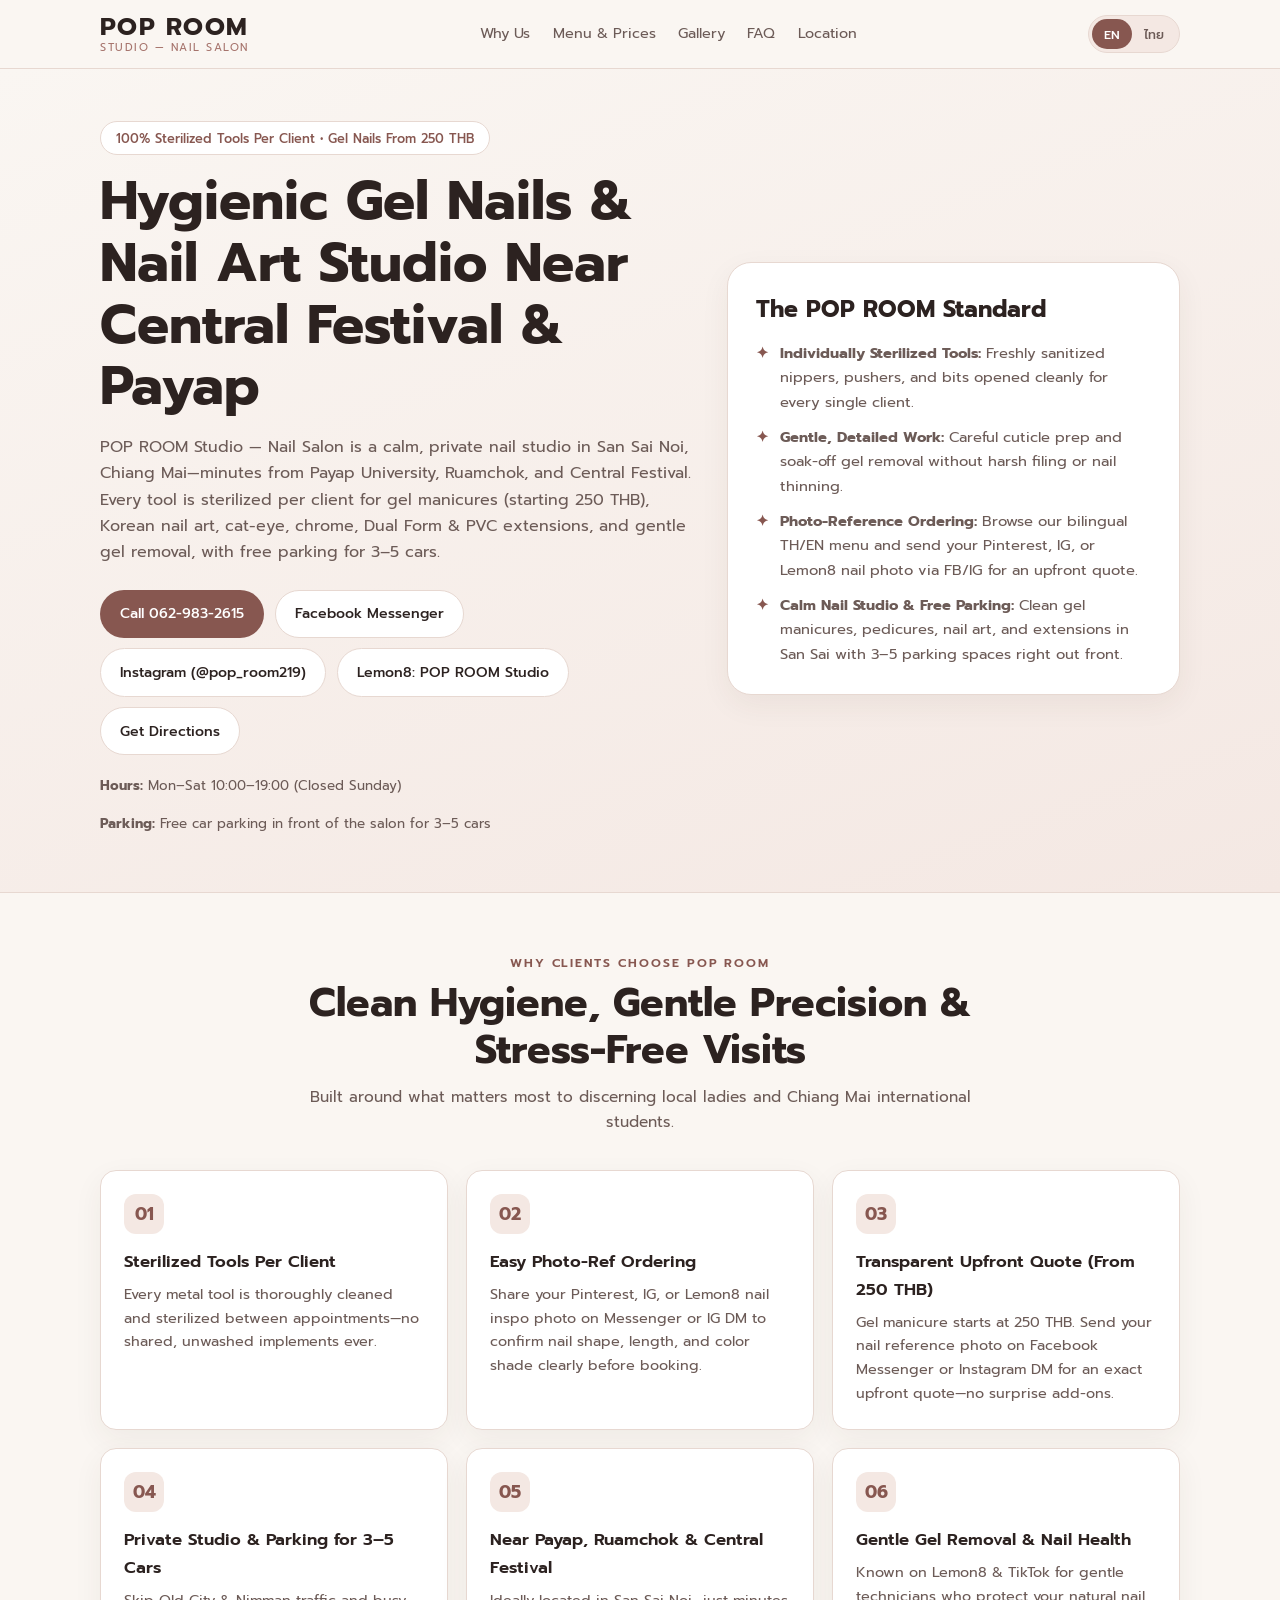
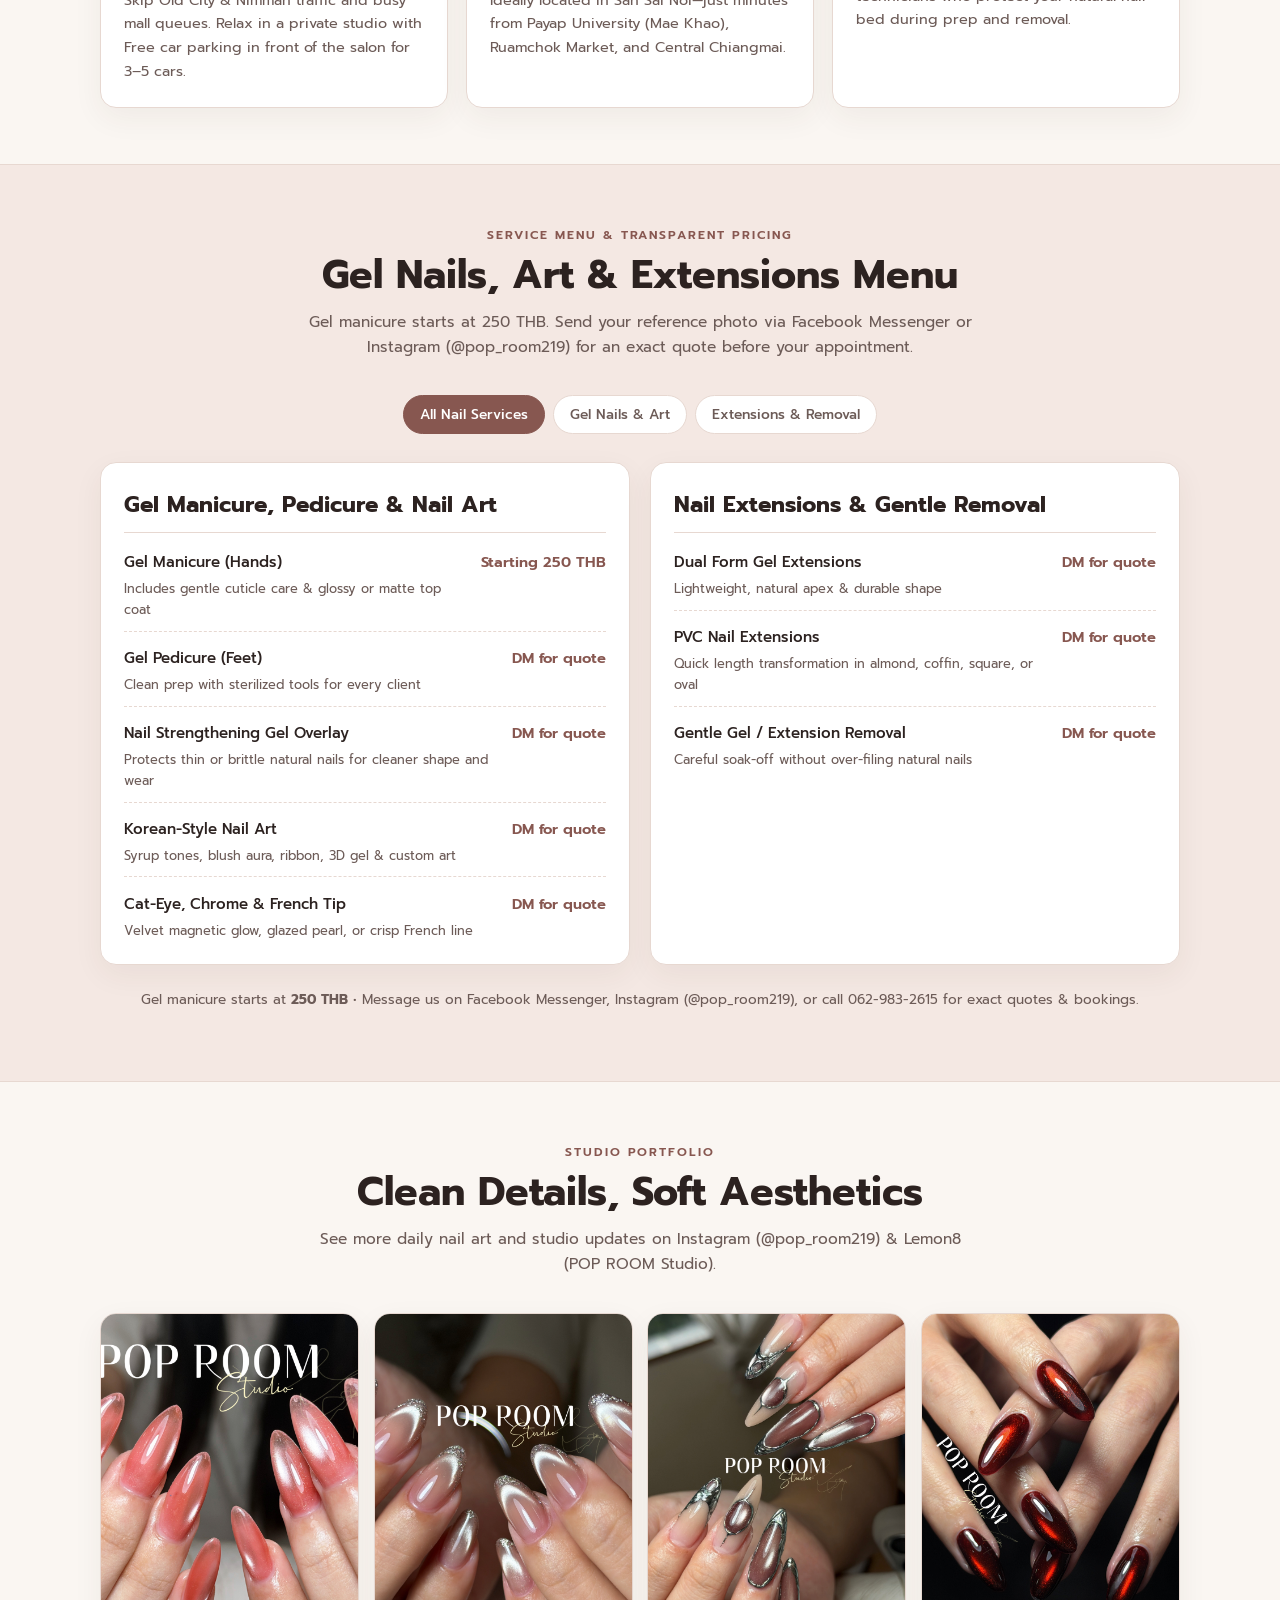
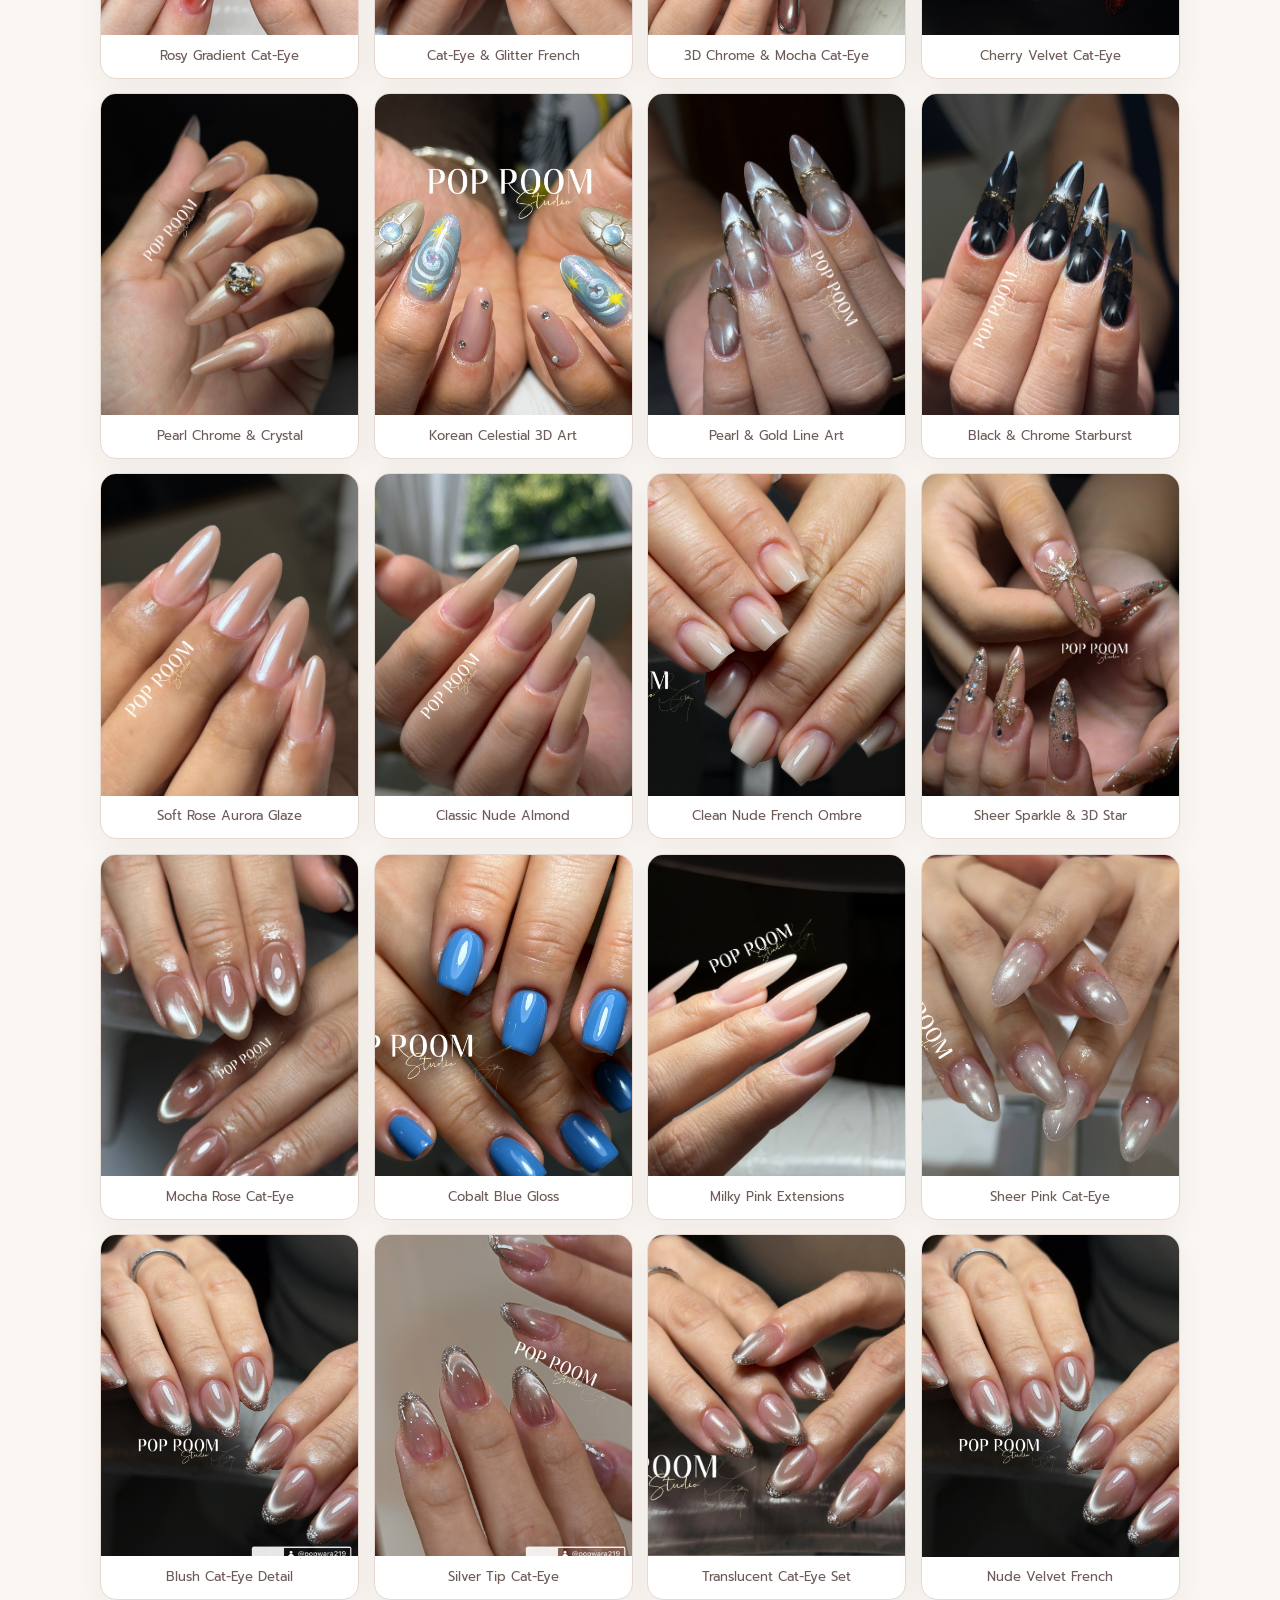
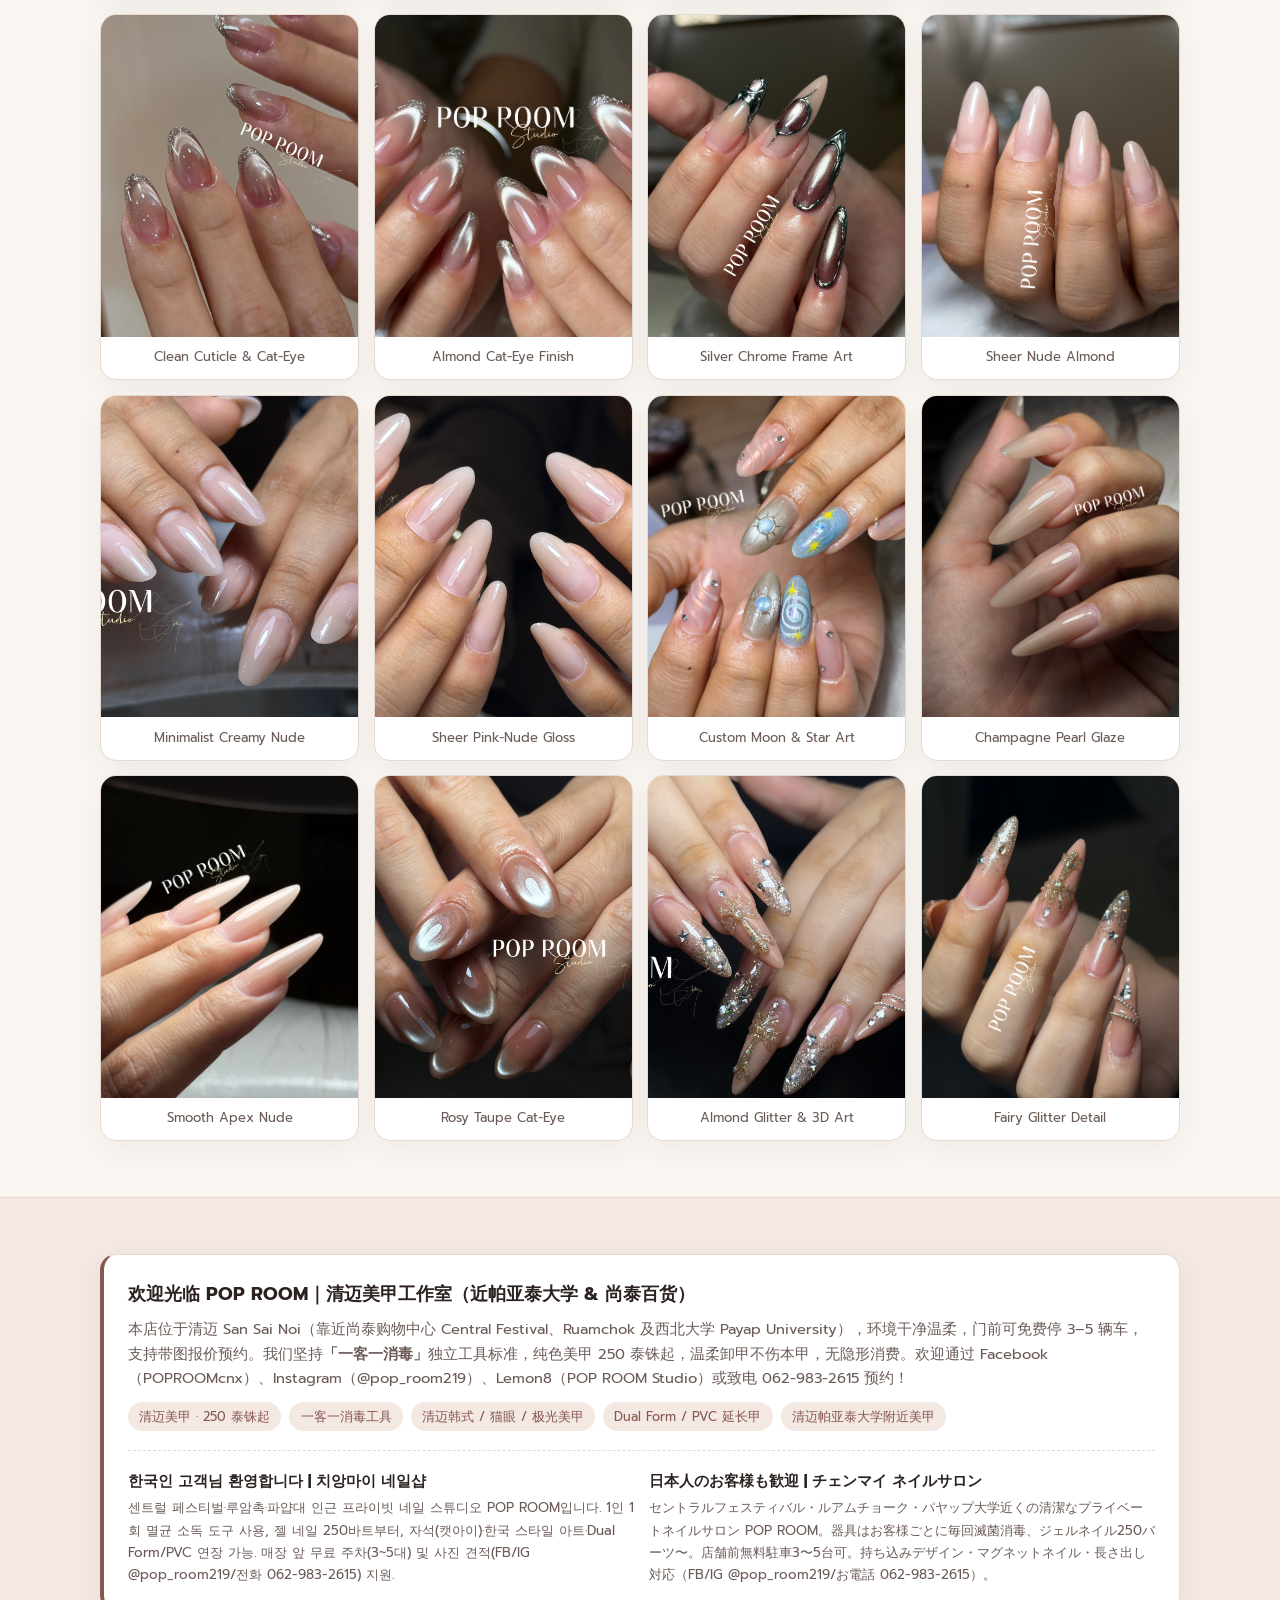
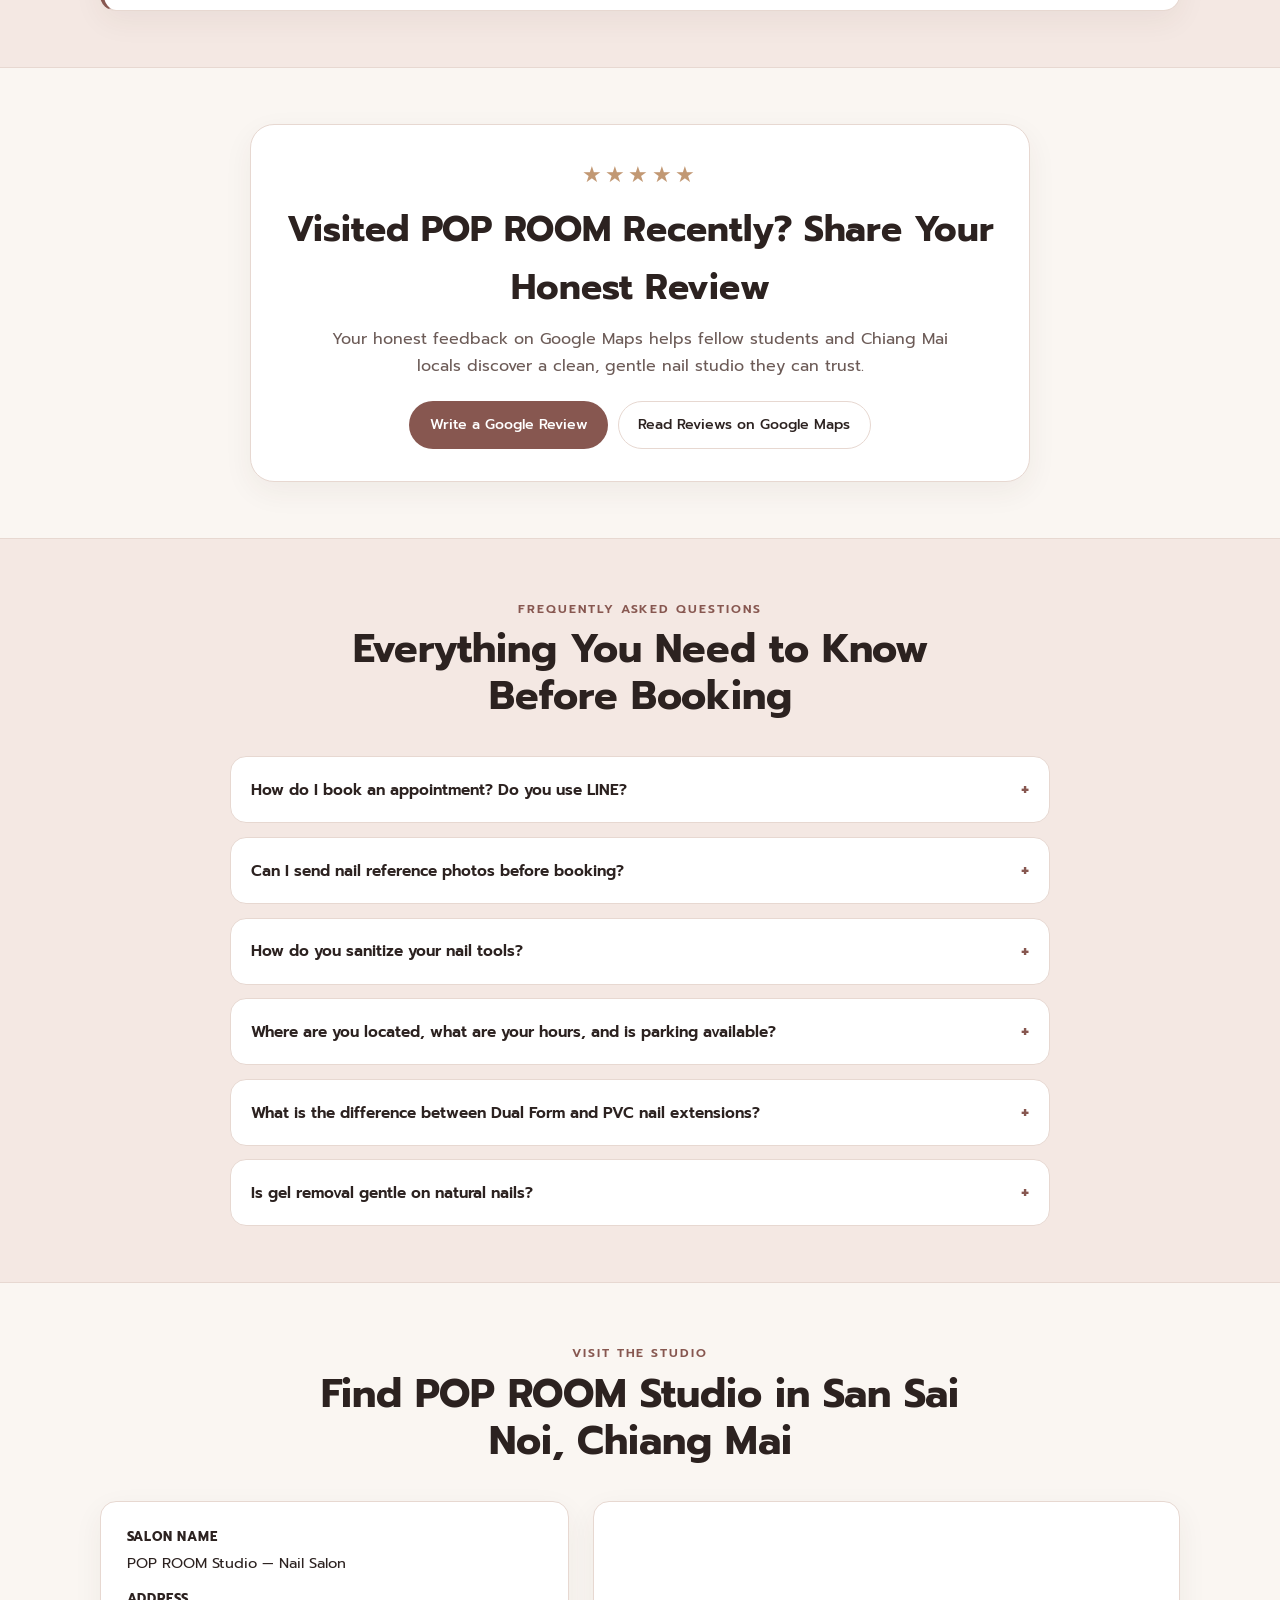
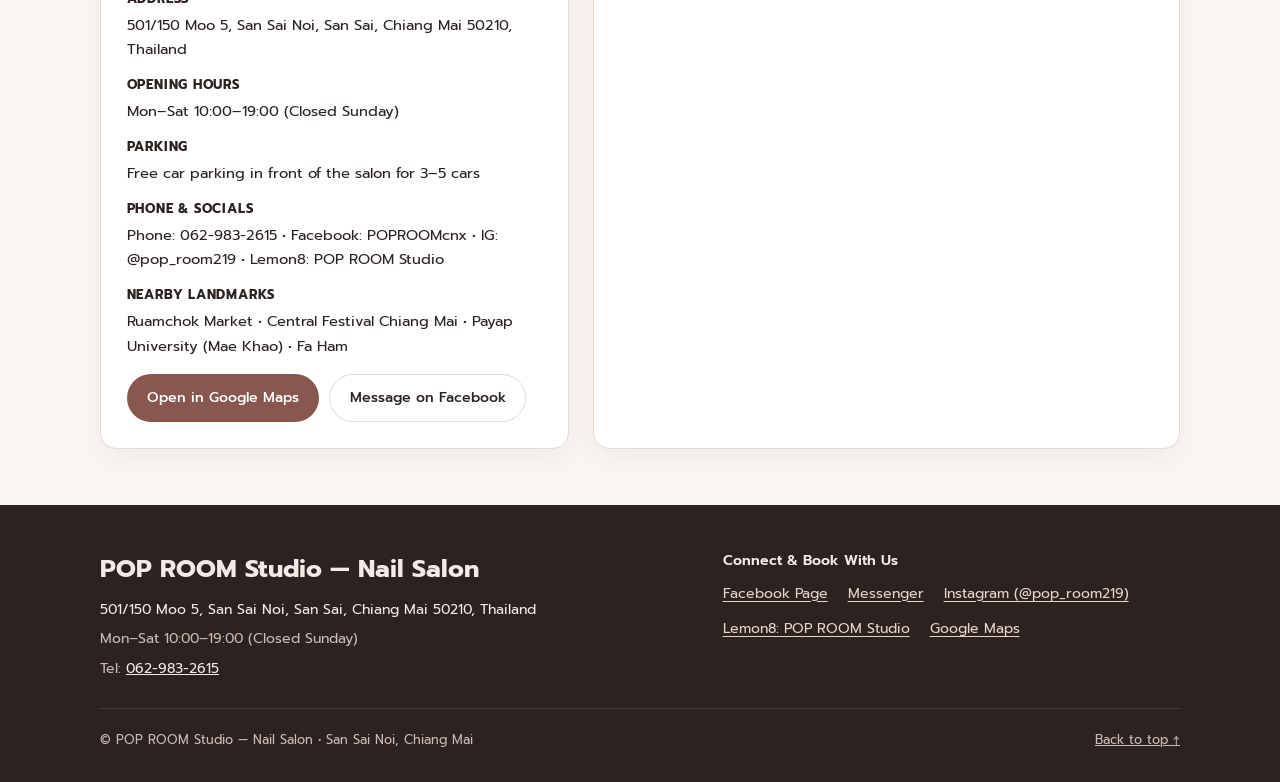
==== commit 65fac4bc: "Revise website: unify Thai font, nail-salon-only copy, remove English-speaking USP" ====
--- a/index.html
+++ b/index.html
@@ -3,9 +3,9 @@
 <head>
   <meta charset="UTF-8" />
   <meta name="viewport" content="width=device-width, initial-scale=1.0" />
-  <title>POP ROOM - Nail, Eyelashes, Hair Salon | San Sai, Chiang Mai (Near Central Festival &amp; Payap)</title>
-  <meta name="description" content="POP ROOM - Nail, Eyelashes, Hair Salon in San Sai Noi, Chiang Mai near Central Festival, Ruamchok &amp; Payap University. Hygienic nail salon with every tool sterilized per client, gel manicure starting at 250 THB, Korean nail art, cat-eye, Dual Form/PVC extensions, eyelash extensions, hair &amp; free parking for 3-5 cars. English &amp; Thai friendly." />
-  <meta name="keywords" content="nail salon chiang mai, gel nails chiang mai, nail salon near central festival chiang mai, nail salon near payap university, english speaking nail salon chiang mai, hygienic nail salon chiang mai, nail salon ruamchok, eyelash extensions chiang mai, ร้านทำเล็บ สันทราย เชียงใหม่, ร้านทำเล็บ รวมโชค, ทำเล็บเจล ใกล้ เซ็นทรัลเฟสติวัล เชียงใหม่, ต่อขนตา รวมโชค, ทำเล็บลูกแก้ว เชียงใหม่, ถอดเล็บเจล ไม่ทำลายหน้าเล็บ" />
+  <title>POP ROOM Studio — Nail Salon | San Sai, Chiang Mai (Near Central Festival &amp; Payap)</title>
+  <meta name="description" content="POP ROOM Studio — Nail Salon in San Sai Noi, Chiang Mai near Central Festival, Ruamchok &amp; Payap University. Hygienic nail studio with every tool sterilized per client, gel manicure starting at 250 THB, Korean nail art, cat-eye, chrome, Dual Form/PVC extensions, gentle gel removal &amp; free parking for 3-5 cars." />
+  <meta name="keywords" content="nail salon chiang mai, gel nails chiang mai, nail salon near central festival chiang mai, nail salon near payap university, hygienic nail salon chiang mai, nail salon ruamchok, korean nail art chiang mai, cat eye nails chiang mai, ร้านทำเล็บ สันทราย เชียงใหม่, ร้านทำเล็บ รวมโชค, ทำเล็บเจล ใกล้ เซ็นทรัลเฟสติวัล เชียงใหม่, ทำเล็บลูกแก้ว เชียงใหม่, ถอดเล็บเจล ไม่ทำลายหน้าเล็บ" />
   <meta name="robots" content="index, follow" />
 
   <!-- Canonical & Language Alternates -->
@@ -16,17 +16,17 @@
 
   <!-- Open Graph / Social Sharing -->
   <meta property="og:type" content="website" />
-  <meta property="og:title" content="POP ROOM - Nail, Eyelashes, Hair Salon | Chiang Mai" />
-  <meta property="og:description" content="Clean studio in San Sai Noi near Central Festival, Ruamchok &amp; Payap University. Every tool sterilized per client. Gel manicure starting 250 THB, nail art, extensions, lashes &amp; hair. Free parking for 3-5 cars." />
+  <meta property="og:title" content="POP ROOM Studio — Nail Salon | Chiang Mai" />
+  <meta property="og:description" content="Clean nail studio in San Sai Noi near Central Festival, Ruamchok &amp; Payap University. Every tool sterilized per client. Gel manicure starting 250 THB, nail art, Dual Form &amp; PVC extensions. Free parking for 3-5 cars." />
   <meta property="og:url" content="https://cnxteejay.github.io/poproom-chiangmai/" />
   <meta property="og:image" content="https://cnxteejay.github.io/poproom-chiangmai/images/IMG_2573.JPG" />
   <meta property="og:locale" content="en_US" />
   <meta property="og:locale:alternate" content="th_TH" />
 
-  <!-- Google Fonts: Cormorant Garamond (Display) + Prompt / Noto Sans Thai (Body) -->
+  <!-- Google Fonts: Unified Prompt & Noto Sans Thai across all headings and body -->
   <link rel="preconnect" href="https://fonts.googleapis.com" />
   <link rel="preconnect" href="https://fonts.gstatic.com" crossorigin />
-  <link href="https://fonts.googleapis.com/css2?family=Cormorant+Garamond:wght@600;700&family=Noto+Sans+Thai:wght@400;500;600&family=Prompt:wght@400;500;600&display=swap" rel="stylesheet" />
+  <link href="https://fonts.googleapis.com/css2?family=Noto+Sans+Thai:wght@400;500;600;700&family=Prompt:wght@400;500;600;700&display=swap" rel="stylesheet" />
 
   <link rel="stylesheet" href="styles.css" />
 
@@ -34,10 +34,10 @@
   <script id="salon-jsonld" type="application/ld+json">
   {
     "@context": "https://schema.org",
-    "@type": ["NailSalon", "BeautySalon"],
-    "name": "POP ROOM - Nail, Eyelashes, Hair Salon",
+    "@type": "NailSalon",
+    "name": "POP ROOM Studio — Nail Salon",
     "alternateName": "POP ROOM Studio",
-    "description": "Nail, eyelash extensions, and hair salon in San Sai Noi, Chiang Mai near Central Festival, Ruamchok, and Payap University. Every tool is sterilized per client with gentle, detailed care, gel manicure starting at 250 THB, free parking for 3-5 cars, and English/Thai communication.",
+    "description": "Private, hygienic nail salon in San Sai Noi, Chiang Mai near Central Festival, Ruamchok, and Payap University. Every tool is sterilized per client with gentle, detailed care, gel manicure starting at 250 THB, Korean nail art, cat-eye, Dual Form/PVC extensions, gentle gel removal, and free parking for 3-5 cars.",
     "url": "https://cnxteejay.github.io/poproom-chiangmai/",
     "image": [
       "https://cnxteejay.github.io/poproom-chiangmai/images/IMG_2573.JPG",
@@ -69,7 +69,6 @@
       "Central Festival Chiang Mai",
       "Payap University Mae Khao"
     ],
-    "knowsLanguage": ["th", "en"],
     "sameAs": [
       "https://www.facebook.com/POPROOMcnx",
       "https://www.instagram.com/pop_room219/"
@@ -84,9 +83,9 @@
   <!-- Header / Sticky Navigation -->
   <header class="site-header">
     <div class="container nav-bar">
-      <a href="#top" class="brand" aria-label="POP ROOM Home">
+      <a href="#top" class="brand" aria-label="POP ROOM Studio Home">
         <span class="brand-name">POP ROOM</span>
-        <span class="brand-sub">Nail • Eyelashes • Hair Salon</span>
+        <span class="brand-sub">Studio — Nail Salon</span>
       </a>
 
       <nav class="nav-links" aria-label="Primary Navigation">
@@ -130,13 +129,13 @@
           </span>
 
           <h1>
-            <span data-lang="en">Hygienic Gel Nails, Lashes &amp; Hair Salon Near Central Festival &amp; Payap</span>
-            <span data-lang="th" lang="th">ร้านทำเล็บเจล ต่อขนตา และทำผม สะอาด ฆ่าเชื้อ 100% ใกล้เซ็นทรัลเฟสติวัล &amp; รวมโชค</span>
+            <span data-lang="en">Hygienic Gel Nails &amp; Nail Art Studio Near Central Festival &amp; Payap</span>
+            <span data-lang="th" lang="th">ร้านทำเล็บเจล สะอาด ฆ่าเชื้อ 100% ใกล้เซ็นทรัลเฟสติวัล &amp; รวมโชค</span>
           </h1>
 
           <p class="hero-lead">
-            <span data-lang="en">POP ROOM - Nail, Eyelashes, Hair Salon is a calm, English-speaking nail salon in San Sai Noi, Chiang Mai—minutes from Payap University, Ruamchok, and Central Festival. Every tool is sterilized per client for gel manicures (starting 250 THB), Korean nail art, Dual Form &amp; PVC extensions, eyelash extensions, and hair care, with free parking for 3–5 cars.</span>
-            <span data-lang="th" lang="th">POP ROOM (ป๊อป รูม) สตูดิโอทำเล็บ ต่อขนตา และทำผมครบวงจร ย่านสันทรายน้อย-รวมโชค เชียงใหม่ โดดเด่นด้วยความสะอาดระดับคลินิก ฆ่าเชื้ออุปกรณ์ทุกชิ้น 1 เซตต่อ 1 คิว ช่างมือเบา ถนอมหน้าเล็บ ทาสีเจลมือเริ่มต้น 250 บาท ทำเล็บลูกแก้ว สไตล์เกาหลี ต่อเล็บ Dual Form / PVC ต่อขนตา และดูแลผมในที่เดียว พร้อมที่จอดรถยนต์หน้าร้าน 3–5 คัน</span>
+            <span data-lang="en">POP ROOM Studio — Nail Salon is a calm, private nail studio in San Sai Noi, Chiang Mai—minutes from Payap University, Ruamchok, and Central Festival. Every tool is sterilized per client for gel manicures (starting 250 THB), Korean nail art, cat-eye, chrome, Dual Form &amp; PVC extensions, and gentle gel removal, with free parking for 3–5 cars.</span>
+            <span data-lang="th" lang="th">POP ROOM Studio (ป๊อป รูม) สตูดิโอทำเล็บเจล ย่านสันทรายน้อย-รวมโชค เชียงใหม่ โดดเด่นด้วยความสะอาดระดับคลินิก ฆ่าเชื้ออุปกรณ์ทุกชิ้น 1 เซตต่อ 1 คิว ช่างมือเบา ถนอมหน้าเล็บ ทาสีเจลมือเริ่มต้น 250 บาท ทำเล็บลูกแก้ว สไตล์เกาหลี โครม ต่อเล็บ Dual Form / PVC พร้อมที่จอดรถยนต์หน้าร้าน 3–5 คัน</span>
           </p>
 
           <div class="cta-group" aria-label="Booking and Contact Actions">
@@ -199,15 +198,15 @@
             <li>
               <span class="dot">✦</span>
               <div>
-                <span data-lang="en"><strong>English &amp; International Friendly:</strong> Easy communication and upfront photo-ref quoting for Payap, CMU international students, and expats.</span>
-                <span data-lang="th" lang="th"><strong>สื่อสารภาษาอังกฤษได้:</strong> ยินดีต้อนรับทั้งลูกค้าชาวไทยและนักศึกษา/ชาวต่างชาติ ส่งเรฟประเมินราคาได้ชัดเจน</span>
+                <span data-lang="en"><strong>Photo-Reference Ordering:</strong> Browse our bilingual TH/EN menu and send your Pinterest, IG, or Lemon8 nail photo via FB/IG for an upfront quote.</span>
+                <span data-lang="th" lang="th"><strong>ส่งรูปเรฟประเมินราคาก่อนทำ:</strong> ดูเมนูสองภาษาไทย/อังกฤษ และส่งเรฟจาก Pinterest, IG หรือ Lemon8 ทางแชทเพื่อเช็กราคาที่แน่นอนได้เลย</span>
               </div>
             </li>
             <li>
               <span class="dot">✦</span>
               <div>
-                <span data-lang="en"><strong>All-in-One Beauty &amp; Free Parking:</strong> Nails, eyelash extensions, and hair care in one calm San Sai studio with 3–5 parking spaces right out front.</span>
-                <span data-lang="th" lang="th"><strong>สวยครบจบในที่เดียว พร้อมที่จอดรถ:</strong> ทั้งทำเล็บเจล ต่อขนตา และดูแลเส้นผม จอดรถยนต์หน้าร้านได้ 3–5 คัน</span>
+                <span data-lang="en"><strong>Calm Nail Studio &amp; Free Parking:</strong> Clean gel manicures, pedicures, nail art, and extensions in San Sai with 3–5 parking spaces right out front.</span>
+                <span data-lang="th" lang="th"><strong>สตูดิโอทำเล็บส่วนตัว พร้อมที่จอดรถ:</strong> บรรยากาศสงบเป็นส่วนตัว จอดรถยนต์หน้าร้านได้สะดวก 3–5 คัน</span>
               </div>
             </li>
           </ul>
@@ -249,12 +248,12 @@
           <article class="card">
             <div class="card-icon">02</div>
             <h3>
-              <span data-lang="en">English-Friendly Communication</span>
-              <span data-lang="th" lang="th">สื่อสารภาษาอังกฤษและต้อนรับต่างชาติ</span>
+              <span data-lang="en">Easy Photo-Ref Ordering</span>
+              <span data-lang="th" lang="th">ส่งรูปเรฟเช็กแบบและทรงเล็บง่ายทางแชท</span>
             </h3>
             <p>
-              <span data-lang="en">Show us your Pinterest, IG, or Lemon8 inspo photo—we discuss shape, length, and shade clearly in English or Thai before starting.</span>
-              <span data-lang="th" lang="th">นำแบบจาก Pinterest / IG / Lemon8 มาปรึกษาได้ คุยทรงเล็บ โทนสี และความยาวได้ชัดเจนก่อนเริ่มทำ</span>
+              <span data-lang="en">Share your Pinterest, IG, or Lemon8 nail inspo photo on Messenger or IG DM to confirm nail shape, length, and color shade clearly before booking.</span>
+              <span data-lang="th" lang="th">นำแบบจาก Pinterest / IG / Lemon8 ส่งมาปรึกษาทางแชทได้เลย คุยทรงเล็บ โทนสี และความยาวได้ชัดเจนก่อนเริ่มทำ</span>
             </p>
           </article>
 
@@ -265,8 +264,8 @@
               <span data-lang="th" lang="th">ราคาโปร่งใส เริ่มต้น 250 บ. แจ้งจบทางแชท</span>
             </h3>
             <p>
-              <span data-lang="en">Gel manicure starts at 250 THB. Send your nail or lash reference photo on Facebook Messenger or Instagram DM for an exact upfront quote—no surprise add-ons.</span>
-              <span data-lang="th" lang="th">ทาสีเจลมือเริ่มต้น 250 บาท ส่งรูปเรฟลายเล็บหรือทรงขนตาให้ประเมินราคาล่วงหน้าทาง Facebook / Instagram ได้เลย แจ้งราคาก่อนทำชัดเจน ไม่มีบวกจุกจิก</span>
+              <span data-lang="en">Gel manicure starts at 250 THB. Send your nail reference photo on Facebook Messenger or Instagram DM for an exact upfront quote—no surprise add-ons.</span>
+              <span data-lang="th" lang="th">ทาสีเจลมือเริ่มต้น 250 บาท ส่งรูปเรฟลายเล็บให้ประเมินราคาล่วงหน้าทาง Facebook / Instagram ได้เลย แจ้งราคาก่อนทำชัดเจน ไม่มีบวกจุกจิก</span>
             </p>
           </article>
 
@@ -318,18 +317,18 @@
             <span data-lang="th" lang="th">รายการบริการและราคา</span>
           </span>
           <h2>
-            <span data-lang="en">Nails, Eyelashes &amp; Hair Menu</span>
-            <span data-lang="th" lang="th">เมนูทำเล็บ ต่อขนตา และทำผม</span>
+            <span data-lang="en">Gel Nails, Art &amp; Extensions Menu</span>
+            <span data-lang="th" lang="th">เมนูทำเล็บเจล เพ้นท์เล็บ และต่อเล็บ</span>
           </h2>
           <p>
             <span data-lang="en">Gel manicure starts at 250 THB. Send your reference photo via Facebook Messenger or Instagram (@pop_room219) for an exact quote before your appointment.</span>
-            <span data-lang="th" lang="th">ทาสีเจลมือเริ่มต้น 250 บาท ส่งเรฟลายเล็บหรือทรงขนตาให้ประเมินราคาฟรีทางแชทก่อนจองคิวได้ทาง Facebook หรือ Instagram (@pop_room219)</span>
+            <span data-lang="th" lang="th">ทาสีเจลมือเริ่มต้น 250 บาท ส่งเรฟลายเล็บให้ประเมินราคาฟรีทางแชทก่อนจองคิวได้ทาง Facebook หรือ Instagram (@pop_room219)</span>
           </p>
         </div>
 
         <div class="menu-tabs" role="tablist" aria-label="Service Categories">
           <button type="button" class="menu-tab active" data-category="all" role="tab" aria-selected="true">
-            <span data-lang="en">All Services</span>
+            <span data-lang="en">All Nail Services</span>
             <span data-lang="th" lang="th">ทั้งหมด</span>
           </button>
           <button type="button" class="menu-tab" data-category="nails" role="tab" aria-selected="false">
@@ -339,14 +338,6 @@
           <button type="button" class="menu-tab" data-category="extensions" role="tab" aria-selected="false">
             <span data-lang="en">Extensions &amp; Removal</span>
             <span data-lang="th" lang="th">ต่อเล็บ &amp; ถอดเจล</span>
-          </button>
-          <button type="button" class="menu-tab" data-category="lashes" role="tab" aria-selected="false">
-            <span data-lang="en">Eyelash Extensions</span>
-            <span data-lang="th" lang="th">ต่อขนตา</span>
-          </button>
-          <button type="button" class="menu-tab" data-category="hair" role="tab" aria-selected="false">
-            <span data-lang="en">Hair Salon</span>
-            <span data-lang="th" lang="th">บริการทำผม</span>
           </button>
         </div>
 
@@ -466,98 +457,6 @@
               </li>
             </ul>
           </div>
-
-          <!-- Eyelashes -->
-          <div class="menu-category" data-category="lashes">
-            <h3>
-              <span data-lang="en">Eyelash Extensions</span>
-              <span data-lang="th" lang="th">ต่อขนตา</span>
-            </h3>
-            <ul class="price-list">
-              <li class="price-item">
-                <div>
-                  <span class="price-name" data-lang="en">Classic 1:1 Natural Lash</span>
-                  <span class="price-name" data-lang="th" lang="th">ต่อขนตาเส้นต่อเส้น (Classic ธรรมชาติ)</span>
-                  <span class="price-desc" data-lang="en">Soft everyday mascara effect, comfortable &amp; weightless</span>
-                  <span class="price-desc" data-lang="th" lang="th">ลุคธรรมชาติเหมือนปัดมาสคาร่า เบาสบายไม่หนักตา</span>
-                </div>
-                <span class="price-val">
-                  <span data-lang="en" data-config-text="pricesEn.lashClassic">DM for quote</span>
-                  <span data-lang="th" lang="th" data-config-text="pricesTh.lashClassic">ส่งรูปเรฟประเมินราคาฟรี</span>
-                </span>
-              </li>
-              <li class="price-item">
-                <div>
-                  <span class="price-name" data-lang="en">Volume / Soft Fluffy Lash</span>
-                  <span class="price-name" data-lang="th" lang="th">ต่อขนตา Volume ฟูละมุน</span>
-                  <span class="price-desc" data-lang="en">Fuller lash line tailored to your eye shape</span>
-                  <span class="price-desc" data-lang="th" lang="th">เพิ่มความหนาและมิติ ออกแบบความยาวเข้ากับรูปตา</span>
-                </div>
-                <span class="price-val">
-                  <span data-lang="en" data-config-text="pricesEn.lashVolume">DM for quote</span>
-                  <span data-lang="th" lang="th" data-config-text="pricesTh.lashVolume">ส่งรูปเรฟประเมินราคาฟรี</span>
-                </span>
-              </li>
-              <li class="price-item">
-                <div>
-                  <span class="price-name" data-lang="en">Anime / Wispy / Wet-Look Lash</span>
-                  <span class="price-name" data-lang="th" lang="th">ต่อขนตาทรงเวียดนาม / จับช่อ / Anime Wispy</span>
-                  <span class="price-desc" data-lang="en">Trendy spiky peaks for bright, doll-like eyes</span>
-                  <span class="price-desc" data-lang="th" lang="th">จับช่อสไตล์เกาหลี-จีน ตากลมโตมีมิติ ถ่ายรูปขึ้นกล้อง</span>
-                </div>
-                <span class="price-val">
-                  <span data-lang="en" data-config-text="pricesEn.lashAnimeWispy">DM for quote</span>
-                  <span data-lang="th" lang="th" data-config-text="pricesTh.lashAnimeWispy">ส่งรูปเรฟประเมินราคาฟรี</span>
-                </span>
-              </li>
-            </ul>
-          </div>
-
-          <!-- Hair -->
-          <div class="menu-category" data-category="hair">
-            <h3>
-              <span data-lang="en">Hair Salon Services</span>
-              <span data-lang="th" lang="th">บริการทำผม</span>
-            </h3>
-            <ul class="price-list">
-              <li class="price-item">
-                <div>
-                  <span class="price-name" data-lang="en">Haircut &amp; Blow-Dry Styling</span>
-                  <span class="price-name" data-lang="th" lang="th">ตัดผม &amp; สระไดร์จัดทรง</span>
-                  <span class="price-desc" data-lang="en">Clean layers, bangs, or soft everyday blowout</span>
-                  <span class="price-desc" data-lang="th" lang="th">ตัดแต่งทรงเลเยอร์ หน้าม้า หรือสระไดร์วอลลุ่ม</span>
-                </div>
-                <span class="price-val">
-                  <span data-lang="en" data-config-text="pricesEn.hairCutStyle">DM for quote</span>
-                  <span data-lang="th" lang="th" data-config-text="pricesTh.hairCutStyle">สอบถามราคาทางแชท</span>
-                </span>
-              </li>
-              <li class="price-item">
-                <div>
-                  <span class="price-name" data-lang="en">Nourishing Hair Treatment</span>
-                  <span class="price-name" data-lang="th" lang="th">ทรีตเมนต์บำรุงฟื้นฟูเส้นผม</span>
-                  <span class="price-desc" data-lang="en">Silky hydration &amp; repair for dry or color-treated hair</span>
-                  <span class="price-desc" data-lang="th" lang="th">เติมความชุ่มชื้นให้ผมนุ่มลื่นเงางาม ลดผมชี้ฟู</span>
-                </div>
-                <span class="price-val">
-                  <span data-lang="en" data-config-text="pricesEn.hairTreatment">DM for quote</span>
-                  <span data-lang="th" lang="th" data-config-text="pricesTh.hairTreatment">สอบถามราคาทางแชท</span>
-                </span>
-              </li>
-              <li class="price-item">
-                <div>
-                  <span class="price-name" data-lang="en">Hair Coloring / Perm</span>
-                  <span class="price-name" data-lang="th" lang="th">ทำสีผม / ดัดลอน</span>
-                  <span class="price-desc" data-lang="en">Custom consultation by hair length &amp; condition</span>
-                  <span class="price-desc" data-lang="th" lang="th">ประเมินราคาตามความยาวและสภาพเส้นผมก่อนเริ่มทำ</span>
-                </div>
-                <span class="price-val">
-                  <span data-lang="en" data-config-text="pricesEn.hairColorPerm">DM for quote</span>
-                  <span data-lang="th" lang="th" data-config-text="pricesTh.hairColorPerm">สอบถามราคาทางแชท</span>
-                </span>
-              </li>
-            </ul>
-          </div>
         </div>
 
         <p class="menu-note">
@@ -580,44 +479,44 @@
             <span data-lang="th" lang="th">งานละเอียดละมุนในสไตล์ POP ROOM</span>
           </h2>
           <p>
-            <span data-lang="en">See more daily nail art, lash sets, and studio updates on Instagram (<span data-config-text="instagramHandle">@pop_room219</span>) &amp; Lemon8 (<span data-config-text="lemon8Label">POP ROOM Studio</span>).</span>
+            <span data-lang="en">See more daily nail art and studio updates on Instagram (<span data-config-text="instagramHandle">@pop_room219</span>) &amp; Lemon8 (<span data-config-text="lemon8Label">POP ROOM Studio</span>).</span>
             <span data-lang="th" lang="th">ดูผลงานอัปเดตล่าสุดเพิ่มเติมได้ทาง Instagram (<span data-config-text="instagramHandle">@pop_room219</span>) และ Lemon8 (<span data-config-text="lemon8Label">POP ROOM Studio</span>) ของร้าน</span>
           </p>
         </div>
 
         <div class="gallery-grid" id="gallery-grid">
-          <figure class="gallery-item" data-gallery-index="0"><img src="images/IMG_2573.JPG" alt="Rosy coral gradient magnetic cat-eye gel nails at POP ROOM Chiang Mai" /><figcaption><span data-lang="en">Rosy Gradient Cat-Eye</span><span data-lang="th" lang="th">ลูกแก้วชมพูพีชออมเบร</span></figcaption></figure>
-          <figure class="gallery-item" data-gallery-index="1"><img src="images/IMG_0904.JPG" alt="Sheer blush cat-eye gel manicure with silver glitter French tips at POP ROOM" /><figcaption><span data-lang="en">Cat-Eye &amp; Glitter French</span><span data-lang="th" lang="th">ลูกแก้วเฟรนช์ปลายกลิตเตอร์</span></figcaption></figure>
-          <figure class="gallery-item" data-gallery-index="2"><img src="images/IMG_1007.JPG" alt="Chocolate brown cat-eye and 3D silver chrome frame nail art Chiang Mai" /><figcaption><span data-lang="en">3D Chrome &amp; Mocha Cat-Eye</span><span data-lang="th" lang="th">โครมเงินนูน &amp; ลูกแก้วน้ำตาล</span></figcaption></figure>
-          <figure class="gallery-item" data-gallery-index="3"><img src="images/IMG_1619.JPG" alt="Deep cherry red velvet magnetic cat-eye almond gel nails Chiang Mai" /><figcaption><span data-lang="en">Cherry Velvet Cat-Eye</span><span data-lang="th" lang="th">สีลูกแก้วแดงเชอร์รี่หรูหรา</span></figcaption></figure>
-          <figure class="gallery-item" data-gallery-index="4"><img src="images/IMG_1676.JPG" alt="Champagne pearl chrome almond nail extensions with crystal charm POP ROOM" /><figcaption><span data-lang="en">Pearl Chrome &amp; Crystal</span><span data-lang="th" lang="th">มุกแชมเปญ &amp; อะไหล่เพชร</span></figcaption></figure>
-          <figure class="gallery-item" data-gallery-index="5"><img src="images/IMG_1067.JPG" alt="Korean-style celestial moon and star 3D gel nail art at POP ROOM Chiang Mai" /><figcaption><span data-lang="en">Korean Celestial 3D Art</span><span data-lang="th" lang="th">เพ้นท์ลายเกาหลี 3D ดวงดาว</span></figcaption></figure>
-          <figure class="gallery-item" data-gallery-index="6"><img src="images/IMG_2211.JPG" alt="Pearl shimmer almond nails with delicate gold 3D metallic line art" /><figcaption><span data-lang="en">Pearl &amp; Gold Line Art</span><span data-lang="th" lang="th">สีมุกเพ้นท์เส้นทองนูน</span></figcaption></figure>
-          <figure class="gallery-item" data-gallery-index="7"><img src="images/IMG_2212.JPG" alt="Glossy black and metallic silver starburst chrome almond nail art" /><figcaption><span data-lang="en">Black &amp; Chrome Starburst</span><span data-lang="th" lang="th">เจลดำเพ้นท์โครมเงิน</span></figcaption></figure>
-          <figure class="gallery-item" data-gallery-index="8"><img src="images/IMG_1165.JPG" alt="Soft rose-pearl glazed aura gel manicure San Sai Chiang Mai" /><figcaption><span data-lang="en">Soft Rose Aurora Glaze</span><span data-lang="th" lang="th">ชมพูนู้ดมุกออร่า</span></figcaption></figure>
-          <figure class="gallery-item" data-gallery-index="9"><img src="images/IMG_1009.JPG" alt="Classic milky nude almond gel nail extensions near Central Festival Chiang Mai" /><figcaption><span data-lang="en">Classic Nude Almond</span><span data-lang="th" lang="th">สีนู้ดนมทรงอัลมอนด์</span></figcaption></figure>
-          <figure class="gallery-item" data-gallery-index="10"><img src="images/IMG_2571.JPG" alt="Clean square-tip sheer milk-nude French ombre gel manicure" /><figcaption><span data-lang="en">Clean Nude French Ombre</span><span data-lang="th" lang="th">นู้ดออมเบรทรงเหลี่ยมคลีนๆ</span></figcaption></figure>
-          <figure class="gallery-item" data-gallery-index="11"><img src="images/IMG_2576.JPG" alt="Sheer nude sparkle and 3D star Korean fairy-core nail art Chiang Mai" /><figcaption><span data-lang="en">Sheer Sparkle &amp; 3D Star</span><span data-lang="th" lang="th">กลิตเตอร์วิ้ง &amp; ปั้นดาว 3D</span></figcaption></figure>
-          <figure class="gallery-item" data-gallery-index="12"><img src="images/IMG_2574.JPG" alt="Velvet mocha-rose magnetic cat-eye oval gel nails at POP ROOM" /><figcaption><span data-lang="en">Mocha Rose Cat-Eye</span><span data-lang="th" lang="th">ลูกแก้วมอคค่าชมพูตุ่น</span></figcaption></figure>
-          <figure class="gallery-item" data-gallery-index="13"><img src="images/IMG_2572.JPG" alt="Vibrant cobalt blue glossy square gel manicure San Sai Chiang Mai" /><figcaption><span data-lang="en">Cobalt Blue Gloss</span><span data-lang="th" lang="th">เจลสีฟ้าโคบอลต์เงาวาว</span></figcaption></figure>
-          <figure class="gallery-item" data-gallery-index="14"><img src="images/IMG_1673.JPG" alt="Sheer milky-pink natural almond gel extensions at POP ROOM Studio" /><figcaption><span data-lang="en">Milky Pink Extensions</span><span data-lang="th" lang="th">ต่อเล็บชมพูนมธรรมชาติ</span></figcaption></figure>
-          <figure class="gallery-item" data-gallery-index="15"><img src="images/IMG_2570.JPG" alt="Sheer pink magnetic cat-eye with fine shimmer almond nails" /><figcaption><span data-lang="en">Sheer Pink Cat-Eye</span><span data-lang="th" lang="th">ลูกแก้วชมพูใสเล่นแสง</span></figcaption></figure>
-          <figure class="gallery-item" data-gallery-index="16"><img src="images/IMG_0991.JPG" alt="Close-up sheer blush cat-eye and silver French tip gel nails" /><figcaption><span data-lang="en">Blush Cat-Eye Detail</span><span data-lang="th" lang="th">ดีเทลลูกแก้วเฟรนช์เงิน</span></figcaption></figure>
-          <figure class="gallery-item" data-gallery-index="17"><img src="images/IMG_0992.JPG" alt="Side angle cat-eye gel manicure with fine silver glitter tips" /><figcaption><span data-lang="en">Silver Tip Cat-Eye</span><span data-lang="th" lang="th">ลูกแก้วปลายกลิตเตอร์</span></figcaption></figure>
-          <figure class="gallery-item" data-gallery-index="18"><img src="images/IMG_0999.JPG" alt="Soft translucent cat-eye French tip gel manicure both hands" /><figcaption><span data-lang="en">Translucent Cat-Eye Set</span><span data-lang="th" lang="th">ลูกแก้วใสปลายเงิน</span></figcaption></figure>
-          <figure class="gallery-item" data-gallery-index="19"><img src="images/IMG_1001.JPG" alt="Velvet magnetic cat-eye French manicure in soft nude tone" /><figcaption><span data-lang="en">Nude Velvet French</span><span data-lang="th" lang="th">นู้ดลูกแก้วเฟรนช์หรู</span></figcaption></figure>
-          <figure class="gallery-item" data-gallery-index="20"><img src="images/IMG_1002.JPG" alt="Clean cuticle prep and sheer cat-eye French gel nails" /><figcaption><span data-lang="en">Clean Cuticle &amp; Cat-Eye</span><span data-lang="th" lang="th">งานเก็บหนังเนียนละเอียด</span></figcaption></figure>
-          <figure class="gallery-item" data-gallery-index="21"><img src="images/IMG_1003.JPG" alt="Symmetrical almond cat-eye French gel nails at POP ROOM" /><figcaption><span data-lang="en">Almond Cat-Eye Finish</span><span data-lang="th" lang="th">ทรงอัลมอนด์ลูกแก้ว</span></figcaption></figure>
-          <figure class="gallery-item" data-gallery-index="22"><img src="images/IMG_1008.JPG" alt="Metallic silver chrome outline and brown cat-eye accent nails" /><figcaption><span data-lang="en">Silver Chrome Frame Art</span><span data-lang="th" lang="th">กรอบโครมเงินสไตล์เก๋</span></figcaption></figure>
-          <figure class="gallery-item" data-gallery-index="23"><img src="images/IMG_1064.JPG" alt="Sheer nude almond gel extensions front view at POP ROOM" /><figcaption><span data-lang="en">Sheer Nude Almond</span><span data-lang="th" lang="th">ต่อเล็บสีนู้ดละมุน</span></figcaption></figure>
-          <figure class="gallery-item" data-gallery-index="24"><img src="images/IMG_1065.JPG" alt="Minimalist creamy nude gel manicure both hands POP ROOM" /><figcaption><span data-lang="en">Minimalist Creamy Nude</span><span data-lang="th" lang="th">นู้ดครีมมินิมอลดูแพง</span></figcaption></figure>
-          <figure class="gallery-item" data-gallery-index="25"><img src="images/IMG_1066.JPG" alt="Glossy sheer pink-nude almond gel extensions San Sai" /><figcaption><span data-lang="en">Sheer Pink-Nude Gloss</span><span data-lang="th" lang="th">ชมพูนู้ดเงาสุขภาพดี</span></figcaption></figure>
-          <figure class="gallery-item" data-gallery-index="26"><img src="images/IMG_1068.JPG" alt="Custom hand-painted Korean moon and star nail art set" /><figcaption><span data-lang="en">Custom Moon &amp; Star Art</span><span data-lang="th" lang="th">เพ้นท์ลายพระจันทร์-ดาว</span></figcaption></figure>
-          <figure class="gallery-item" data-gallery-index="27"><img src="images/IMG_1677.JPG" alt="Warm pearl-glazed champagne almond nail extensions" /><figcaption><span data-lang="en">Champagne Pearl Glaze</span><span data-lang="th" lang="th">มุกแชมเปญขัดผง</span></figcaption></figure>
-          <figure class="gallery-item" data-gallery-index="28"><img src="images/IMG_1678.JPG" alt="Smooth apex Dual Form sheer nude almond extensions" /><figcaption><span data-lang="en">Smooth Apex Nude</span><span data-lang="th" lang="th">โคนเนียนทรงสวยธรรมชาติ</span></figcaption></figure>
-          <figure class="gallery-item" data-gallery-index="29"><img src="images/IMG_2575.JPG" alt="Full set rosy taupe magnetic cat-eye gel nails POP ROOM" /><figcaption><span data-lang="en">Rosy Taupe Cat-Eye</span><span data-lang="th" lang="th">ลูกแก้วน้ำตาลตุ่น</span></figcaption></figure>
-          <figure class="gallery-item" data-gallery-index="30"><img src="images/IMG_2577.JPG" alt="Long almond glitter and 3D star Korean nail extensions" /><figcaption><span data-lang="en">Almond Glitter &amp; 3D Art</span><span data-lang="th" lang="th">ต่อเล็บกลิตเตอร์ &amp; ดาว 3D</span></figcaption></figure>
-          <figure class="gallery-item" data-gallery-index="31"><img src="images/IMG_2578.JPG" alt="Close-up fairy glitter and 3D silver star nail art" /><figcaption><span data-lang="en">Fairy Glitter Detail</span><span data-lang="th" lang="th">ดีเทลกลิตเตอร์ปั้นนูน</span></figcaption></figure>
+          <figure class="gallery-item"><img src="images/IMG_2573.JPG" alt="Rosy coral gradient magnetic cat-eye gel nails at POP ROOM Chiang Mai" /><figcaption><span data-lang="en">Rosy Gradient Cat-Eye</span><span data-lang="th" lang="th">ลูกแก้วชมพูพีชออมเบร</span></figcaption></figure>
+          <figure class="gallery-item"><img src="images/IMG_0904.JPG" alt="Sheer blush cat-eye gel manicure with silver glitter French tips at POP ROOM" /><figcaption><span data-lang="en">Cat-Eye &amp; Glitter French</span><span data-lang="th" lang="th">ลูกแก้วเฟรนช์ปลายกลิตเตอร์</span></figcaption></figure>
+          <figure class="gallery-item"><img src="images/IMG_1007.JPG" alt="Chocolate brown cat-eye and 3D silver chrome frame nail art Chiang Mai" /><figcaption><span data-lang="en">3D Chrome &amp; Mocha Cat-Eye</span><span data-lang="th" lang="th">โครมเงินนูน &amp; ลูกแก้วน้ำตาล</span></figcaption></figure>
+          <figure class="gallery-item"><img src="images/IMG_1619.JPG" alt="Deep cherry red velvet magnetic cat-eye almond gel nails Chiang Mai" /><figcaption><span data-lang="en">Cherry Velvet Cat-Eye</span><span data-lang="th" lang="th">สีลูกแก้วแดงเชอร์รี่หรูหรา</span></figcaption></figure>
+          <figure class="gallery-item"><img src="images/IMG_1676.JPG" alt="Champagne pearl chrome almond nail extensions with crystal charm POP ROOM" /><figcaption><span data-lang="en">Pearl Chrome &amp; Crystal</span><span data-lang="th" lang="th">มุกแชมเปญ &amp; อะไหล่เพชร</span></figcaption></figure>
+          <figure class="gallery-item"><img src="images/IMG_1067.JPG" alt="Korean-style celestial moon and star 3D gel nail art at POP ROOM Chiang Mai" /><figcaption><span data-lang="en">Korean Celestial 3D Art</span><span data-lang="th" lang="th">เพ้นท์ลายเกาหลี 3D ดวงดาว</span></figcaption></figure>
+          <figure class="gallery-item"><img src="images/IMG_2211.JPG" alt="Pearl shimmer almond nails with delicate gold 3D metallic line art" /><figcaption><span data-lang="en">Pearl &amp; Gold Line Art</span><span data-lang="th" lang="th">สีมุกเพ้นท์เส้นทองนูน</span></figcaption></figure>
+          <figure class="gallery-item"><img src="images/IMG_2212.JPG" alt="Glossy black and metallic silver starburst chrome almond nail art" /><figcaption><span data-lang="en">Black &amp; Chrome Starburst</span><span data-lang="th" lang="th">เจลดำเพ้นท์โครมเงิน</span></figcaption></figure>
+          <figure class="gallery-item"><img src="images/IMG_1165.JPG" alt="Soft rose-pearl glazed aura gel manicure San Sai Chiang Mai" /><figcaption><span data-lang="en">Soft Rose Aurora Glaze</span><span data-lang="th" lang="th">ชมพูนู้ดมุกออร่า</span></figcaption></figure>
+          <figure class="gallery-item"><img src="images/IMG_1009.JPG" alt="Classic milky nude almond gel nail extensions near Central Festival Chiang Mai" /><figcaption><span data-lang="en">Classic Nude Almond</span><span data-lang="th" lang="th">สีนู้ดนมทรงอัลมอนด์</span></figcaption></figure>
+          <figure class="gallery-item"><img src="images/IMG_2571.JPG" alt="Clean square-tip sheer milk-nude French ombre gel manicure" /><figcaption><span data-lang="en">Clean Nude French Ombre</span><span data-lang="th" lang="th">นู้ดออมเบรทรงเหลี่ยมคลีนๆ</span></figcaption></figure>
+          <figure class="gallery-item"><img src="images/IMG_2576.JPG" alt="Sheer nude sparkle and 3D star Korean fairy-core nail art Chiang Mai" /><figcaption><span data-lang="en">Sheer Sparkle &amp; 3D Star</span><span data-lang="th" lang="th">กลิตเตอร์วิ้ง &amp; ปั้นดาว 3D</span></figcaption></figure>
+          <figure class="gallery-item"><img src="images/IMG_2574.JPG" alt="Velvet mocha-rose magnetic cat-eye oval gel nails at POP ROOM" /><figcaption><span data-lang="en">Mocha Rose Cat-Eye</span><span data-lang="th" lang="th">ลูกแก้วมอคค่าชมพูตุ่น</span></figcaption></figure>
+          <figure class="gallery-item"><img src="images/IMG_2572.JPG" alt="Vibrant cobalt blue glossy square gel manicure San Sai Chiang Mai" /><figcaption><span data-lang="en">Cobalt Blue Gloss</span><span data-lang="th" lang="th">เจลสีฟ้าโคบอลต์เงาวาว</span></figcaption></figure>
+          <figure class="gallery-item"><img src="images/IMG_1673.JPG" alt="Sheer milky-pink natural almond gel extensions at POP ROOM Studio" /><figcaption><span data-lang="en">Milky Pink Extensions</span><span data-lang="th" lang="th">ต่อเล็บชมพูนมธรรมชาติ</span></figcaption></figure>
+          <figure class="gallery-item"><img src="images/IMG_2570.JPG" alt="Sheer pink magnetic cat-eye with fine shimmer almond nails" /><figcaption><span data-lang="en">Sheer Pink Cat-Eye</span><span data-lang="th" lang="th">ลูกแก้วชมพูใสเล่นแสง</span></figcaption></figure>
+          <figure class="gallery-item"><img src="images/IMG_0991.JPG" alt="Close-up sheer blush cat-eye and silver French tip gel nails" /><figcaption><span data-lang="en">Blush Cat-Eye Detail</span><span data-lang="th" lang="th">ดีเทลลูกแก้วเฟรนช์เงิน</span></figcaption></figure>
+          <figure class="gallery-item"><img src="images/IMG_0992.JPG" alt="Side angle cat-eye gel manicure with fine silver glitter tips" /><figcaption><span data-lang="en">Silver Tip Cat-Eye</span><span data-lang="th" lang="th">ลูกแก้วปลายกลิตเตอร์</span></figcaption></figure>
+          <figure class="gallery-item"><img src="images/IMG_0999.JPG" alt="Soft translucent cat-eye French tip gel manicure both hands" /><figcaption><span data-lang="en">Translucent Cat-Eye Set</span><span data-lang="th" lang="th">ลูกแก้วใสปลายเงิน</span></figcaption></figure>
+          <figure class="gallery-item"><img src="images/IMG_1001.JPG" alt="Velvet magnetic cat-eye French manicure in soft nude tone" /><figcaption><span data-lang="en">Nude Velvet French</span><span data-lang="th" lang="th">นู้ดลูกแก้วเฟรนช์หรู</span></figcaption></figure>
+          <figure class="gallery-item"><img src="images/IMG_1002.JPG" alt="Clean cuticle prep and sheer cat-eye French gel nails" /><figcaption><span data-lang="en">Clean Cuticle &amp; Cat-Eye</span><span data-lang="th" lang="th">งานเก็บหนังเนียนละเอียด</span></figcaption></figure>
+          <figure class="gallery-item"><img src="images/IMG_1003.JPG" alt="Symmetrical almond cat-eye French gel nails at POP ROOM" /><figcaption><span data-lang="en">Almond Cat-Eye Finish</span><span data-lang="th" lang="th">ทรงอัลมอนด์ลูกแก้ว</span></figcaption></figure>
+          <figure class="gallery-item"><img src="images/IMG_1008.JPG" alt="Metallic silver chrome outline and brown cat-eye accent nails" /><figcaption><span data-lang="en">Silver Chrome Frame Art</span><span data-lang="th" lang="th">กรอบโครมเงินสไตล์เก๋</span></figcaption></figure>
+          <figure class="gallery-item"><img src="images/IMG_1064.JPG" alt="Sheer nude almond gel extensions front view at POP ROOM" /><figcaption><span data-lang="en">Sheer Nude Almond</span><span data-lang="th" lang="th">ต่อเล็บสีนู้ดละมุน</span></figcaption></figure>
+          <figure class="gallery-item"><img src="images/IMG_1065.JPG" alt="Minimalist creamy nude gel manicure both hands POP ROOM" /><figcaption><span data-lang="en">Minimalist Creamy Nude</span><span data-lang="th" lang="th">นู้ดครีมมินิมอลดูแพง</span></figcaption></figure>
+          <figure class="gallery-item"><img src="images/IMG_1066.JPG" alt="Glossy sheer pink-nude almond gel extensions San Sai" /><figcaption><span data-lang="en">Sheer Pink-Nude Gloss</span><span data-lang="th" lang="th">ชมพูนู้ดเงาสุขภาพดี</span></figcaption></figure>
+          <figure class="gallery-item"><img src="images/IMG_1068.JPG" alt="Custom hand-painted Korean moon and star nail art set" /><figcaption><span data-lang="en">Custom Moon &amp; Star Art</span><span data-lang="th" lang="th">เพ้นท์ลายพระจันทร์-ดาว</span></figcaption></figure>
+          <figure class="gallery-item"><img src="images/IMG_1677.JPG" alt="Warm pearl-glazed champagne almond nail extensions" /><figcaption><span data-lang="en">Champagne Pearl Glaze</span><span data-lang="th" lang="th">มุกแชมเปญขัดผง</span></figcaption></figure>
+          <figure class="gallery-item"><img src="images/IMG_1678.JPG" alt="Smooth apex Dual Form sheer nude almond extensions" /><figcaption><span data-lang="en">Smooth Apex Nude</span><span data-lang="th" lang="th">โคนเนียนทรงสวยธรรมชาติ</span></figcaption></figure>
+          <figure class="gallery-item"><img src="images/IMG_2575.JPG" alt="Full set rosy taupe magnetic cat-eye gel nails POP ROOM" /><figcaption><span data-lang="en">Rosy Taupe Cat-Eye</span><span data-lang="th" lang="th">ลูกแก้วน้ำตาลตุ่น</span></figcaption></figure>
+          <figure class="gallery-item"><img src="images/IMG_2577.JPG" alt="Long almond glitter and 3D star Korean nail extensions" /><figcaption><span data-lang="en">Almond Glitter &amp; 3D Art</span><span data-lang="th" lang="th">ต่อเล็บกลิตเตอร์ &amp; ดาว 3D</span></figcaption></figure>
+          <figure class="gallery-item"><img src="images/IMG_2578.JPG" alt="Close-up fairy glitter and 3D silver star nail art" /><figcaption><span data-lang="en">Fairy Glitter Detail</span><span data-lang="th" lang="th">ดีเทลกลิตเตอร์ปั้นนูน</span></figcaption></figure>
         </div>
       </div>
     </section>
@@ -626,27 +525,26 @@
     <section class="section section-alt" aria-label="Multilingual Welcome for International Students">
       <div class="container">
         <div class="zh-box" lang="zh-Hans">
-          <h3>欢迎光临 POP ROOM｜清迈美甲 · 美睫 · 美发工作室（近帕亚泰大学 &amp; 尚泰百货）</h3>
+          <h3>欢迎光临 POP ROOM｜清迈美甲工作室（近帕亚泰大学 &amp; 尚泰百货）</h3>
           <p>
-            本店位于清迈 San Sai Noi（靠近尚泰购物中心 Central Festival、Ruamchok 及西北大学 Payap University），环境干净温柔，门前可免费停 3–5 辆车，支持英文沟通与带图报价。我们坚持<strong>「一客一消毒」</strong>独立工具标准，纯色美甲 250 泰铢起，温柔卸甲不伤本甲，无隐形消费。欢迎通过 Facebook（POPROOMcnx）、Instagram（@pop_room219）、Lemon8（POP ROOM Studio）或致电 062-983-2615 预约！
+            本店位于清迈 San Sai Noi（靠近尚泰购物中心 Central Festival、Ruamchok 及西北大学 Payap University），环境干净温柔，门前可免费停 3–5 辆车，支持带图报价预约。我们坚持<strong>「一客一消毒」</strong>独立工具标准，纯色美甲 250 泰铢起，温柔卸甲不伤本甲，无隐形消费。欢迎通过 Facebook（POPROOMcnx）、Instagram（@pop_room219）、Lemon8（POP ROOM Studio）或致电 062-983-2615 预约！
           </p>
           <div class="zh-tags">
             <span>清迈美甲 · 250 泰铢起</span>
             <span>一客一消毒工具</span>
             <span>清迈韩式 / 猫眼 / 极光美甲</span>
             <span>Dual Form / PVC 延长甲</span>
-            <span>清迈美睫 · 自然款 / 漫画款</span>
             <span>清迈帕亚泰大学附近美甲</span>
           </div>
 
           <div class="multilang-subgrid">
             <div class="multilang-sub" lang="ko">
-              <h4>한국인 고객님 환영합니다 | 치앙마이 네일샵 · 속눈썹 연장</h4>
-              <p>센트럴 페스티벌·루암촉·파얍대 인근 프라이빗 스튜디오 POP ROOM입니다. 1인 1회 멸균 소독 도구 사용, 젤 네일 250바트부터, 자석(캣아이)·한국 스타일 네일, 속눈썹 연장, 헤어 케어 가능. 매장 앞 무료 주차(3~5대) 및 영어 상담·사진 견적(FB/IG @pop_room219/전화 062-983-2615) 지원.</p>
+              <h4>한국인 고객님 환영합니다 | 치앙마이 네일샵</h4>
+              <p>센트럴 페스티벌·루암촉·파얍대 인근 프라이빗 네일 스튜디오 POP ROOM입니다. 1인 1회 멸균 소독 도구 사용, 젤 네일 250바트부터, 자석(캣아이)·한국 스타일 아트·Dual Form/PVC 연장 가능. 매장 앞 무료 주차(3~5대) 및 사진 견적(FB/IG @pop_room219/전화 062-983-2615) 지원.</p>
             </div>
             <div class="multilang-sub" lang="ja">
-              <h4>日本人のお客様も歓迎 | チェンマイ ネイルサロン・マツエク</h4>
-              <p>セントラルフェスティバル・ルアムチョーク・パヤップ大学近くの清潔なプライベートサロン POP ROOM。器具はお客様ごとに毎回滅菌消毒、ジェルネイル250バーツ〜。店舗前無料駐車3〜5台可。持ち込みデザイン・マグネットネイル・まつ毛エクステ対応（英語可・FB/IG @pop_room219/お電話 062-983-2615）。</p>
+              <h4>日本人のお客様も歓迎 | チェンマイ ネイルサロン</h4>
+              <p>セントラルフェスティバル・ルアムチョーク・パヤップ大学近くの清潔なプライベートネイルサロン POP ROOM。器具はお客様ごとに毎回滅菌消毒、ジェルネイル250バーツ〜。店舗前無料駐車3〜5台可。持ち込みデザイン・マグネットネイル・長さ出し対応（FB/IG @pop_room219/お電話 062-983-2615）。</p>
             </div>
           </div>
         </div>
@@ -663,7 +561,7 @@
             <span data-lang="th" lang="th">ประทับใจหรือมีข้อเสนอแนะ? แบ่งปันรีวิวบน Google ได้เลยค่ะ</span>
           </h2>
           <p>
-            <span data-lang="en">Your honest feedback on Google Maps helps fellow students and Chiang Mai locals discover a clean, gentle studio they can trust.</span>
+            <span data-lang="en">Your honest feedback on Google Maps helps fellow students and Chiang Mai locals discover a clean, gentle nail studio they can trust.</span>
             <span data-lang="th" lang="th">ทุกความเห็นจากลูกค้าจริงช่วยเป็นกำลังใจให้ทีมช่าง และช่วยให้ลูกค้าท่านอื่นตัดสินใจเลือกใช้บริการได้อย่างมั่นใจยิ่งขึ้น</span>
           </p>
           <div class="cta-group" style="justify-content: center; margin-bottom: 0;">
@@ -690,7 +588,7 @@
           </span>
           <h2>
             <span data-lang="en">Everything You Need to Know Before Booking</span>
-            <span data-lang="th" lang="th">ข้อมูลก่อนจองคิวทำสวย</span>
+            <span data-lang="th" lang="th">ข้อมูลก่อนจองคิวทำเล็บ</span>
           </h2>
         </div>
 
@@ -708,23 +606,23 @@
 
           <details class="faq-item">
             <summary>
-              <span data-lang="en">Do you speak English? Can international students bring reference photos?</span>
-              <span data-lang="th" lang="th">ช่างสื่อสารภาษาอังกฤษได้ไหม? นักศึกษาต่างชาติมาใช้บริการสะดวกหรือเปล่า?</span>
+              <span data-lang="en">Can I send nail reference photos before booking?</span>
+              <span data-lang="th" lang="th">สามารถส่งรูปเรฟลายเล็บมาให้ประเมินราคาก่อนจองคิวได้ไหม?</span>
             </summary>
             <div class="faq-answer">
-              <span data-lang="en">Yes! We are English-friendly and welcome international students from Payap University, CMU, and expats. You are always welcome to show Pinterest, Instagram, Xiaohongshu, or Lemon8 reference photos so we match your style accurately and confirm pricing upfront.</span>
-              <span data-lang="th" lang="th">สื่อสารภาษาอังกฤษได้ค่ะ ยินดีต้อนรับนักศึกษาต่างชาติและชาวต่างชาติในเชียงใหม่ สามารถนำรูปตัวอย่างจาก Pinterest, IG, Lemon8 หรือ Xiaohongshu มาให้ช่างดูและประเมินราคาล่วงหน้าได้เลย</span>
+              <span data-lang="en">Yes! Both local clients and international students from Payap University or CMU are welcome to browse our bilingual TH/EN menu and send Pinterest, Instagram, Xiaohongshu, or Lemon8 nail photos via Facebook Messenger or IG DM so we can confirm nail shape, length, and transparent pricing upfront.</span>
+              <span data-lang="th" lang="th">ได้เลยค่ะ สามารถดูเมนูไทย/อังกฤษ และส่งรูปตัวอย่างลายเล็บจาก Pinterest, IG, Lemon8 หรือ Xiaohongshu มาทาง Facebook Messenger หรือ IG DM เพื่อเช็กทรง ความยาว และประเมินราคาชัดเจนก่อนจองคิวค่ะ</span>
             </div>
           </details>
 
           <details class="faq-item">
             <summary>
-              <span data-lang="en">How do you sanitize your nail &amp; lash tools?</span>
+              <span data-lang="en">How do you sanitize your nail tools?</span>
               <span data-lang="th" lang="th">ทางร้านดูแลความสะอาดและฆ่าเชื้ออุปกรณ์อย่างไร?</span>
             </summary>
             <div class="faq-answer">
-              <span data-lang="en">Hygiene is our top priority. Every metal tool (cuticle nippers, pushers, drill bits, tweezers) is thoroughly cleaned and sterilized for each individual client before your appointment starts.</span>
-              <span data-lang="th" lang="th">ทางร้านเน้นเรื่องสุขอนามัยเป็นอันดับหนึ่งค่ะ กรรไกรตัดหนัง ที่ดันหนัง หัวเจีย และแหนบต่อขนตาทุกชิ้นจะถูกล้างทำความสะอาดและอบฆ่าเชื้อใหม่สำหรับลูกค้าแต่ละท่านทุกเคส</span>
+              <span data-lang="en">Hygiene is our top priority. Every metal tool (cuticle nippers, pushers, drill bits) is thoroughly cleaned and sterilized for each individual client before your appointment starts.</span>
+              <span data-lang="th" lang="th">ทางร้านเน้นเรื่องสุขอนามัยเป็นอันดับหนึ่งค่ะ กรรไกรตัดหนัง ที่ดันหนัง และหัวเจียทุกชิ้นจะถูกล้างทำความสะอาดและอบฆ่าเชื้อใหม่สำหรับลูกค้าแต่ละท่านทุกเคส</span>
             </div>
           </details>
 
@@ -773,7 +671,7 @@
             <span data-lang="th" lang="th">การเดินทางมาที่ร้าน</span>
           </span>
           <h2>
-            <span data-lang="en">Find POP ROOM in San Sai Noi, Chiang Mai</span>
+            <span data-lang="en">Find POP ROOM Studio in San Sai Noi, Chiang Mai</span>
             <span data-lang="th" lang="th">แผนที่ร้าน POP ROOM สันทรายน้อย เชียงใหม่</span>
           </h2>
         </div>
@@ -782,9 +680,9 @@
           <div class="location-info">
             <ul class="info-list">
               <li>
-                <strong data-lang="en">Exact Business Name</strong>
-                <strong data-lang="th" lang="th">ชื่อร้าน (ตรงตาม Google Maps)</strong>
-                POP ROOM - Nail, Eyelashes, Hair Salon
+                <strong data-lang="en">Salon Name</strong>
+                <strong data-lang="th" lang="th">ชื่อร้าน</strong>
+                POP ROOM Studio — Nail Salon
               </li>
               <li>
                 <strong data-lang="en">Address</strong>
@@ -831,7 +729,7 @@
 
           <div class="map-wrap">
             <iframe
-              title="POP ROOM - Nail, Eyelashes, Hair Salon Google Map (18.8225738, 99.0273395)"
+              title="POP ROOM Studio — Nail Salon Google Map (18.8225738, 99.0273395)"
               src="https://maps.google.com/maps?q=18.8225738,99.0273395&z=16&output=embed"
               loading="lazy"
               referrerpolicy="no-referrer-when-downgrade"
@@ -843,12 +741,12 @@
     </section>
   </main>
 
-  <!-- Footer with exact NAP matching GBP -->
+  <!-- Footer with exact NAP -->
   <footer class="site-footer">
     <div class="container">
       <div class="footer-grid">
         <div>
-          <p class="footer-brand">POP ROOM - Nail, Eyelashes, Hair Salon</p>
+          <p class="footer-brand">POP ROOM Studio — Nail Salon</p>
           <p style="margin: 0 0 0.4rem;">501/150 Moo 5, San Sai Noi, San Sai, Chiang Mai 50210, Thailand</p>
           <p style="margin: 0 0 0.4rem; color: #cbbab4;">
             <span data-lang="en" data-config-text="openingHoursEn">Mon–Sat 10:00–19:00 (Closed Sunday)</span>
@@ -875,7 +773,7 @@
       </div>
 
       <div class="footer-bottom">
-        <span>&copy; POP ROOM - Nail, Eyelashes, Hair Salon • San Sai Noi, Chiang Mai</span>
+        <span>&copy; POP ROOM Studio — Nail Salon • San Sai Noi, Chiang Mai</span>
         <a href="#top" style="text-decoration: underline;">
           <span data-lang="en">Back to top ↑</span>
           <span data-lang="th" lang="th">กลับขึ้นด้านบน ↑</span>
--- a/styles.css
+++ b/styles.css
@@ -1,4 +1,4 @@
-/* POP ROOM - Nail, Eyelashes, Hair Salon | Nude & Blush Studio Theme */
+/* POP ROOM Studio — Nail Salon | Nude & Blush Studio Theme */
 :root {
   --bg-cream: #faf6f2;
   --bg-blush: #f4e8e3;
@@ -13,8 +13,8 @@
   --shadow-soft: 0 10px 30px rgba(68, 44, 38, 0.06);
   --radius-md: 16px;
   --radius-lg: 24px;
-  --font-serif: "Cormorant Garamond", Georgia, serif;
   --font-sans: "Prompt", "Noto Sans Thai", -apple-system, BlinkMacSystemFont, "Segoe UI", sans-serif;
+  --font-serif: var(--font-sans);
   --container-max: 1120px;
 }
 
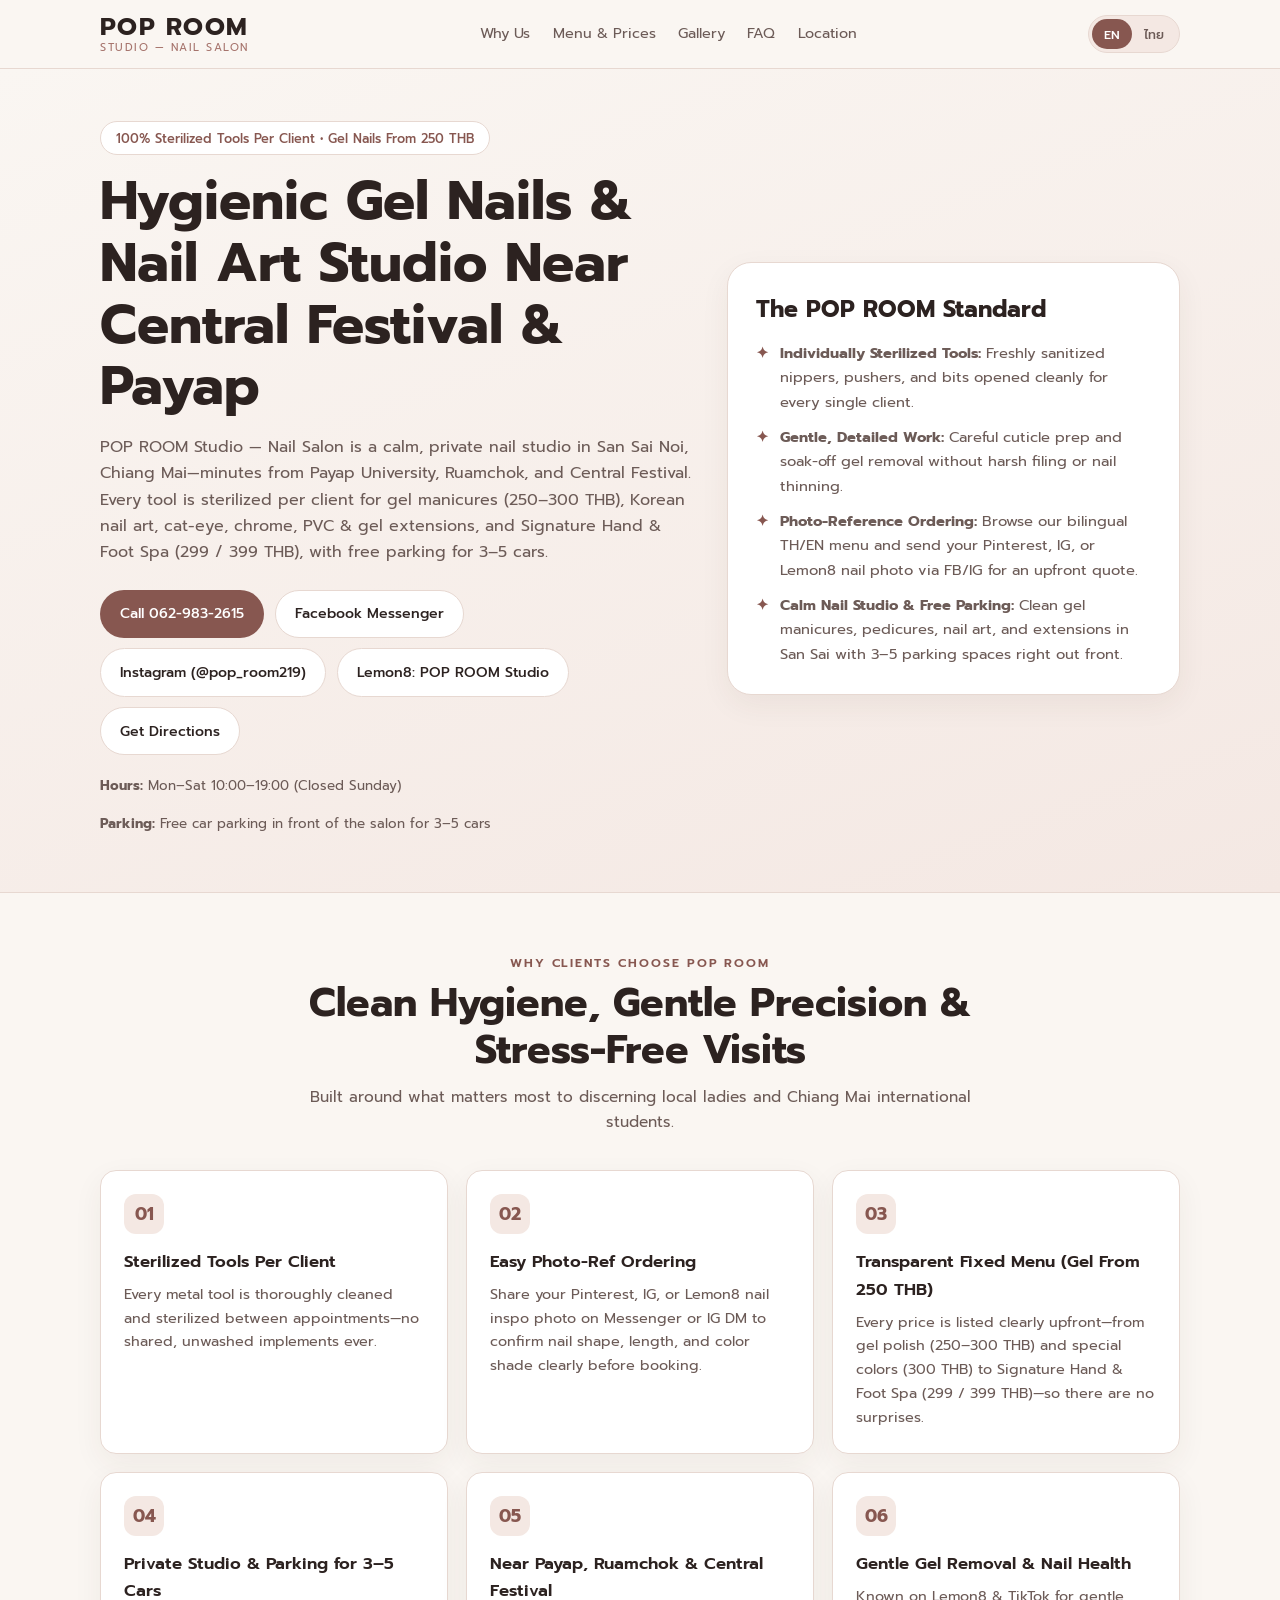
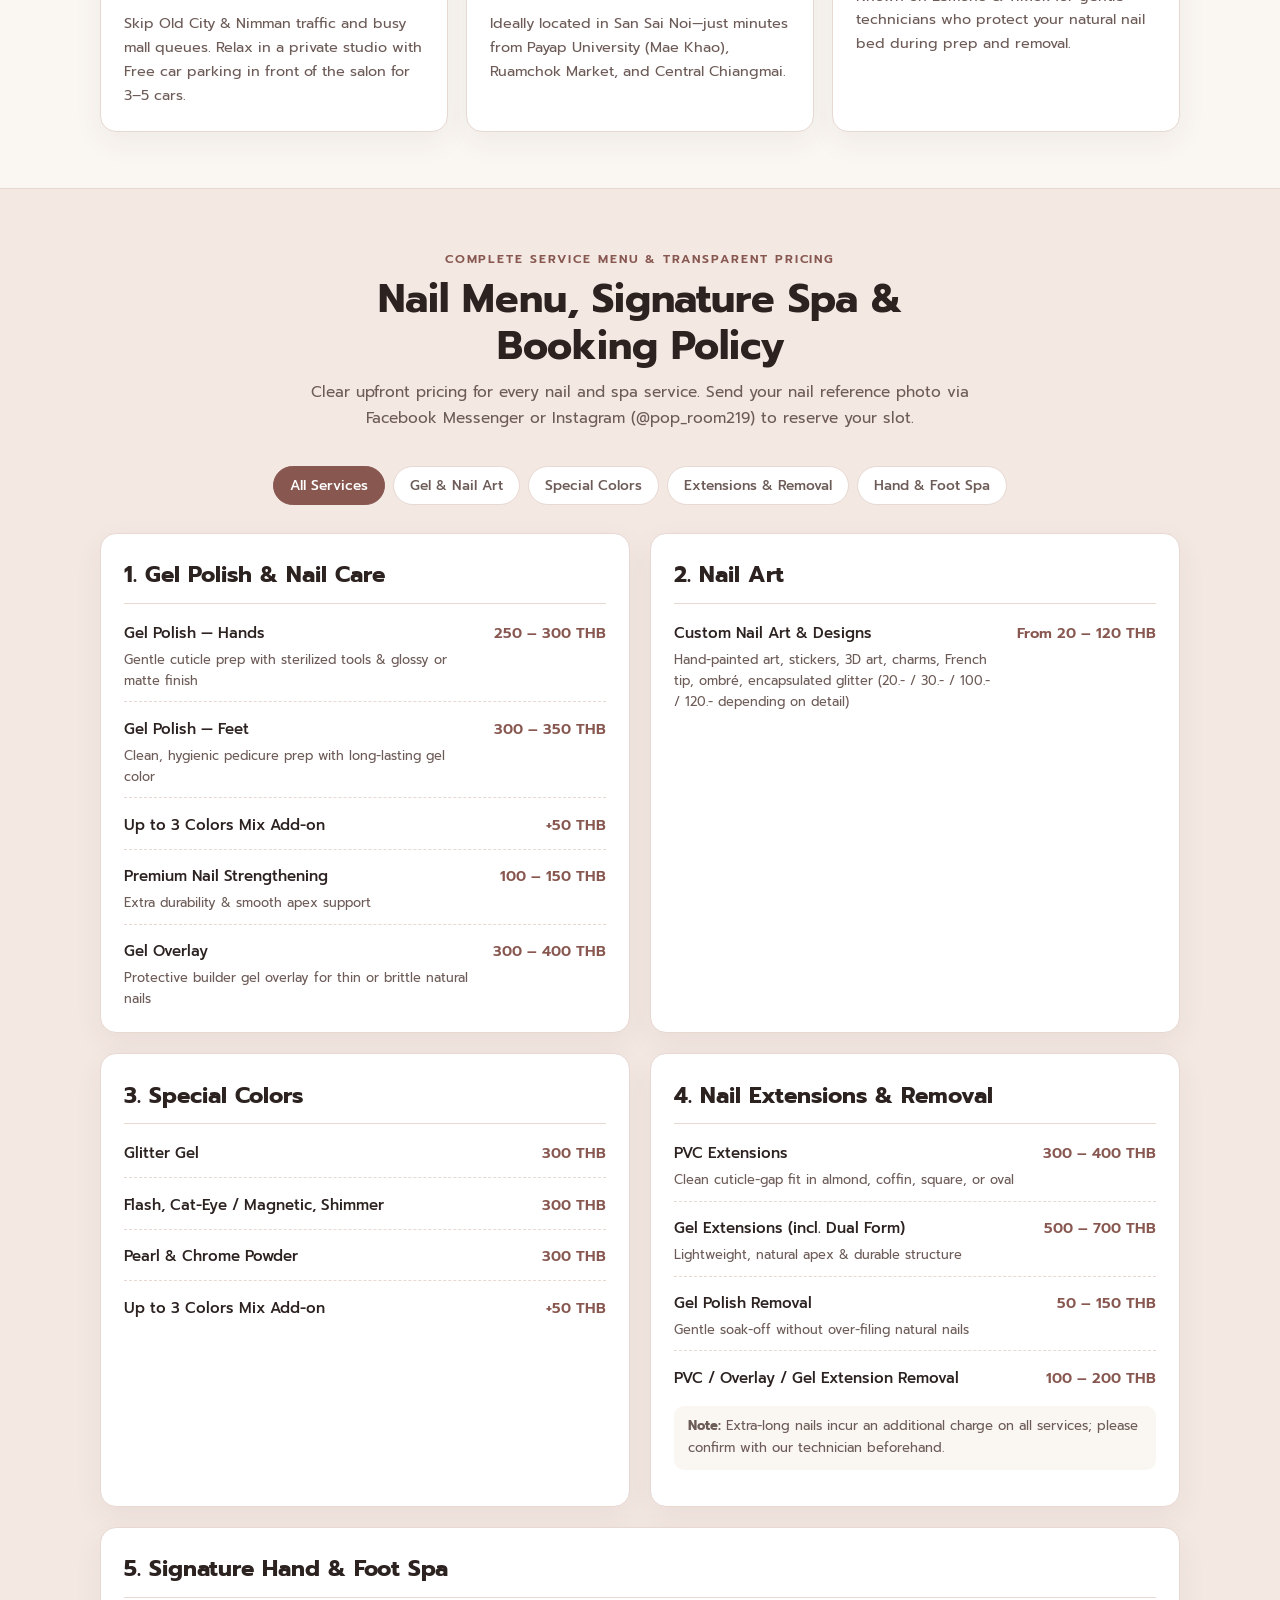
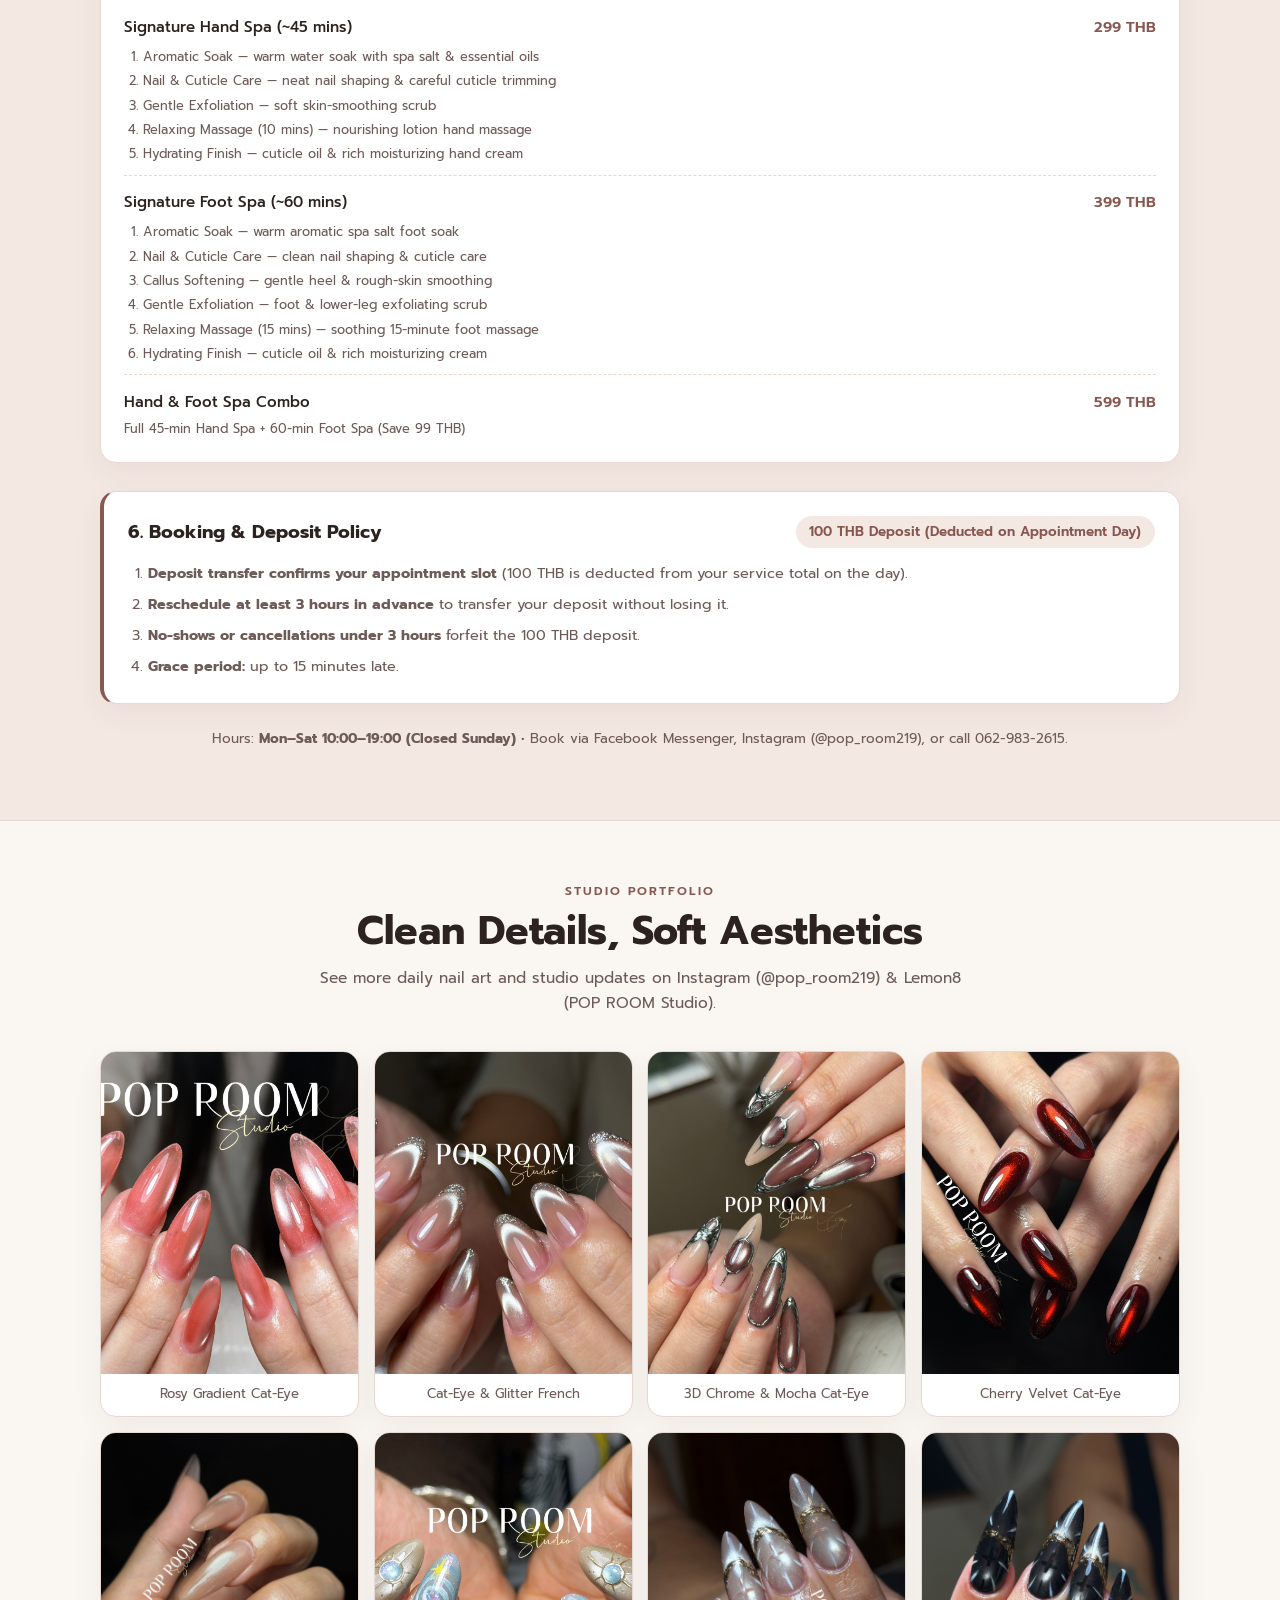
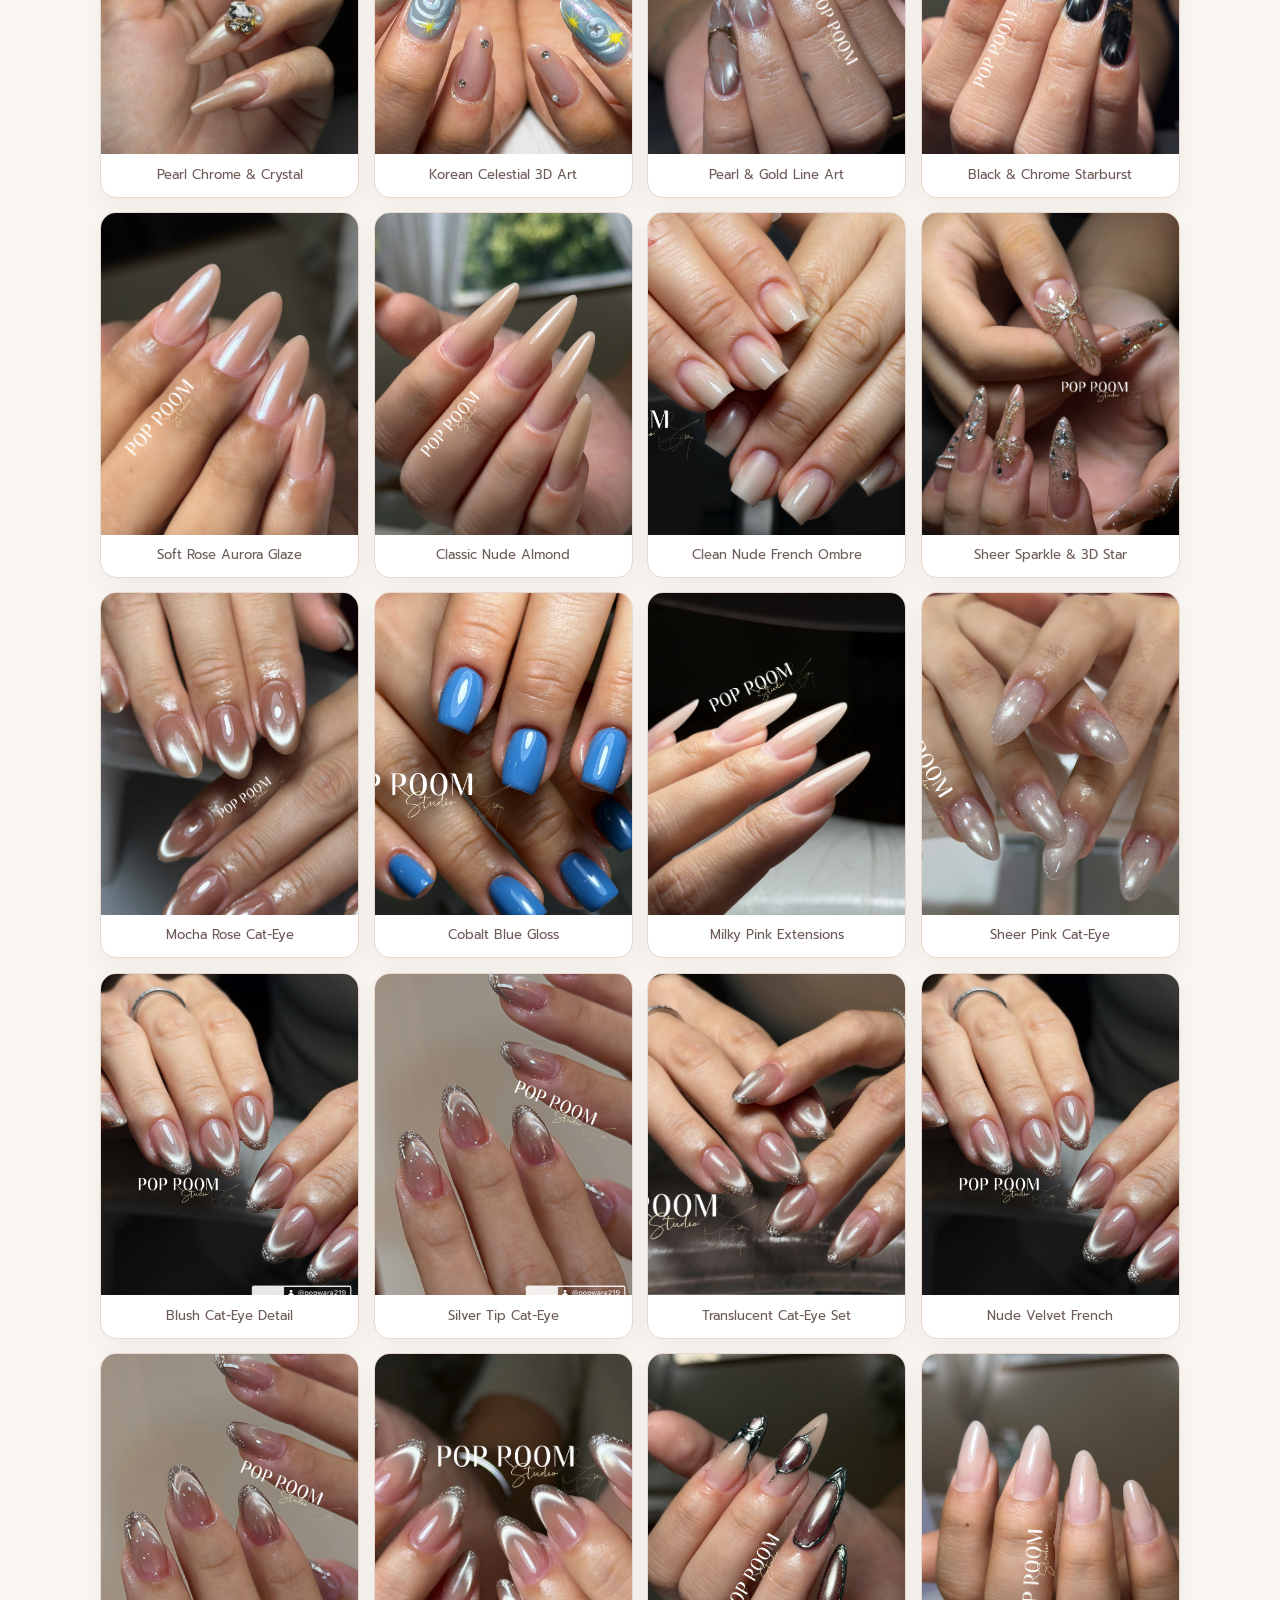
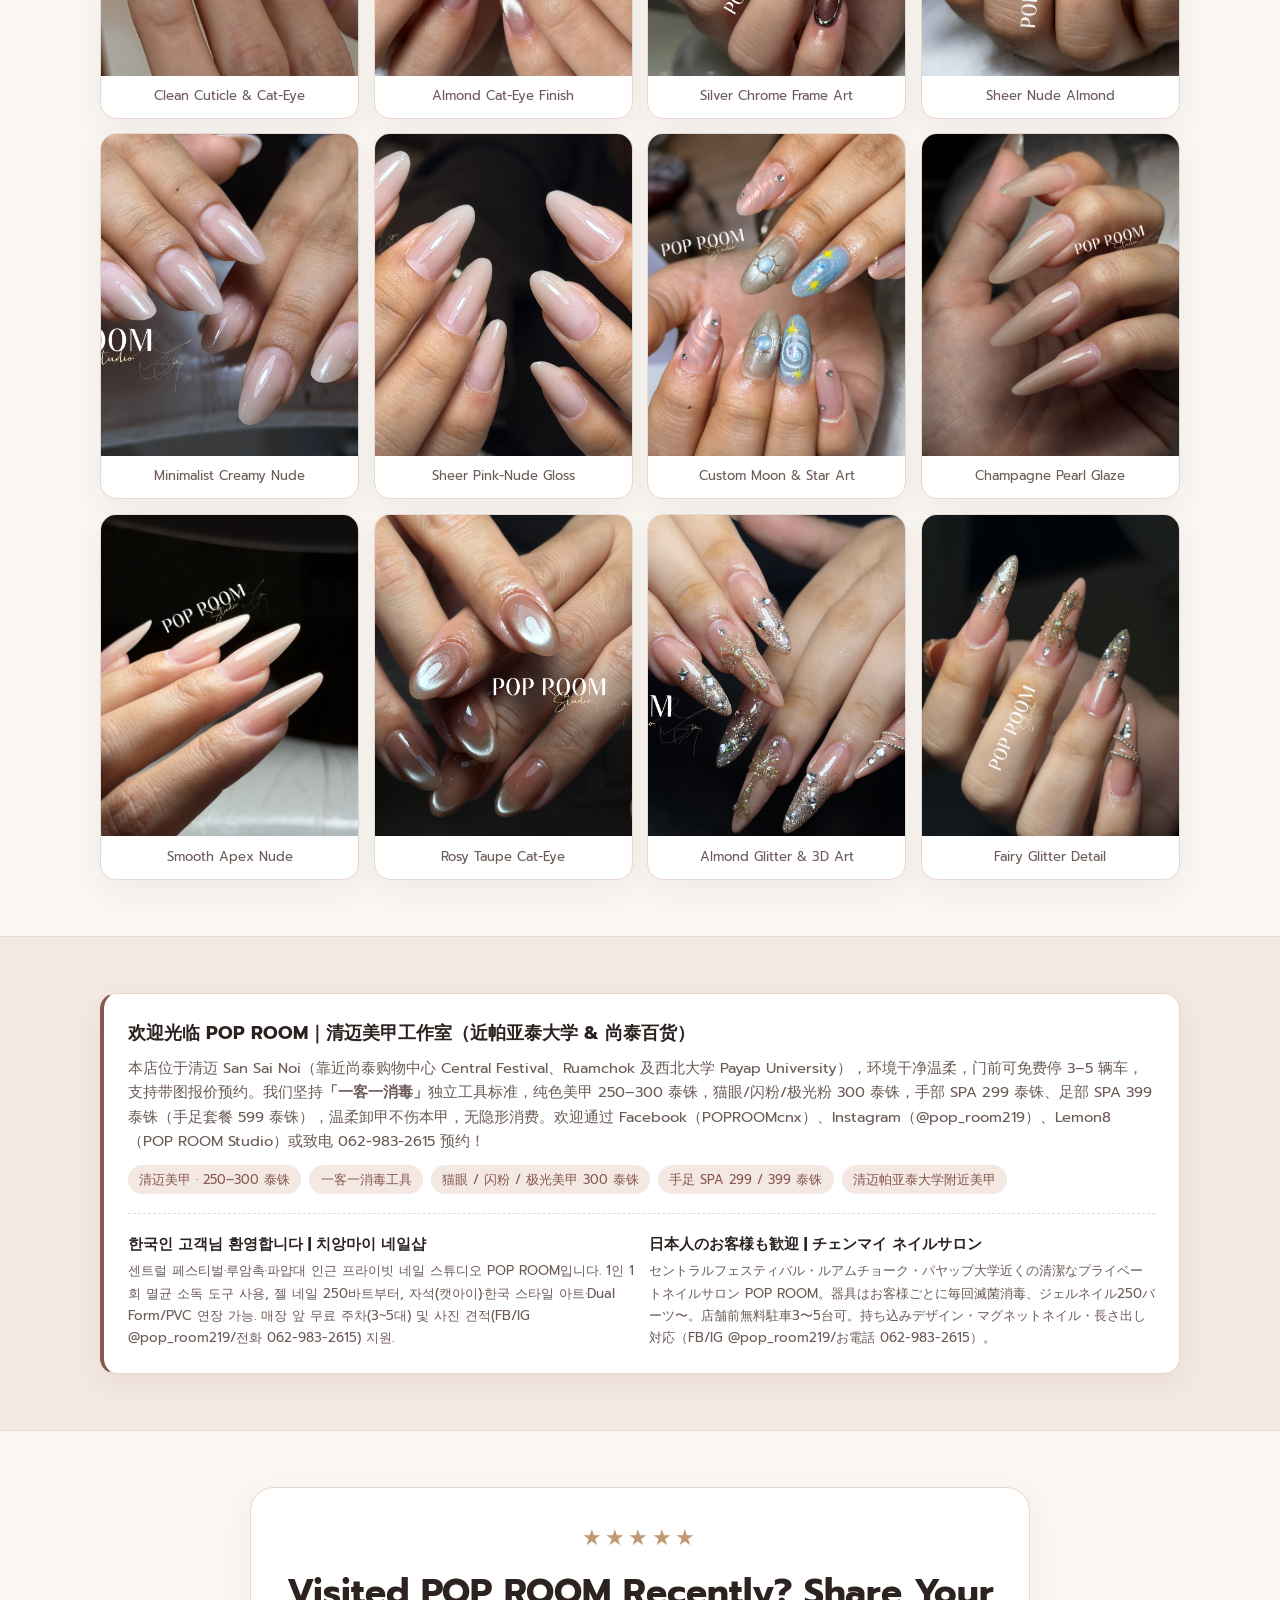
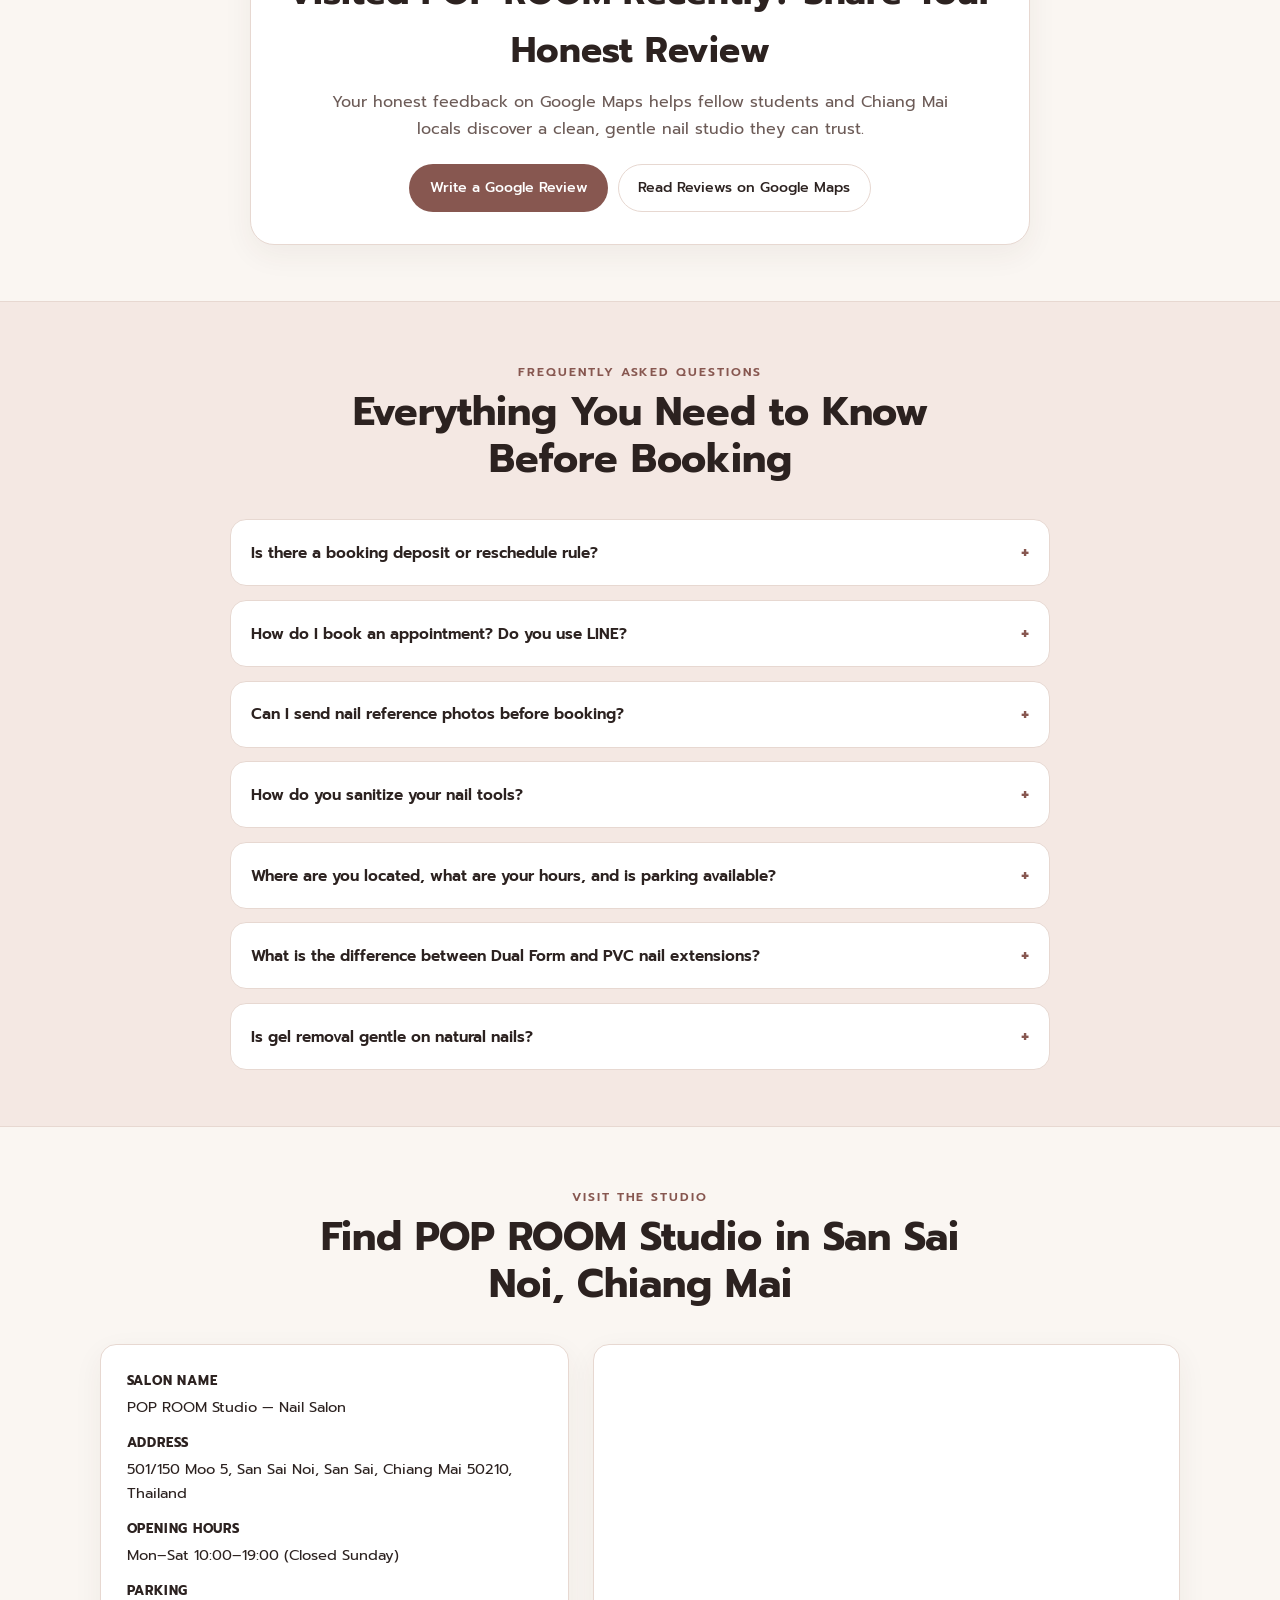
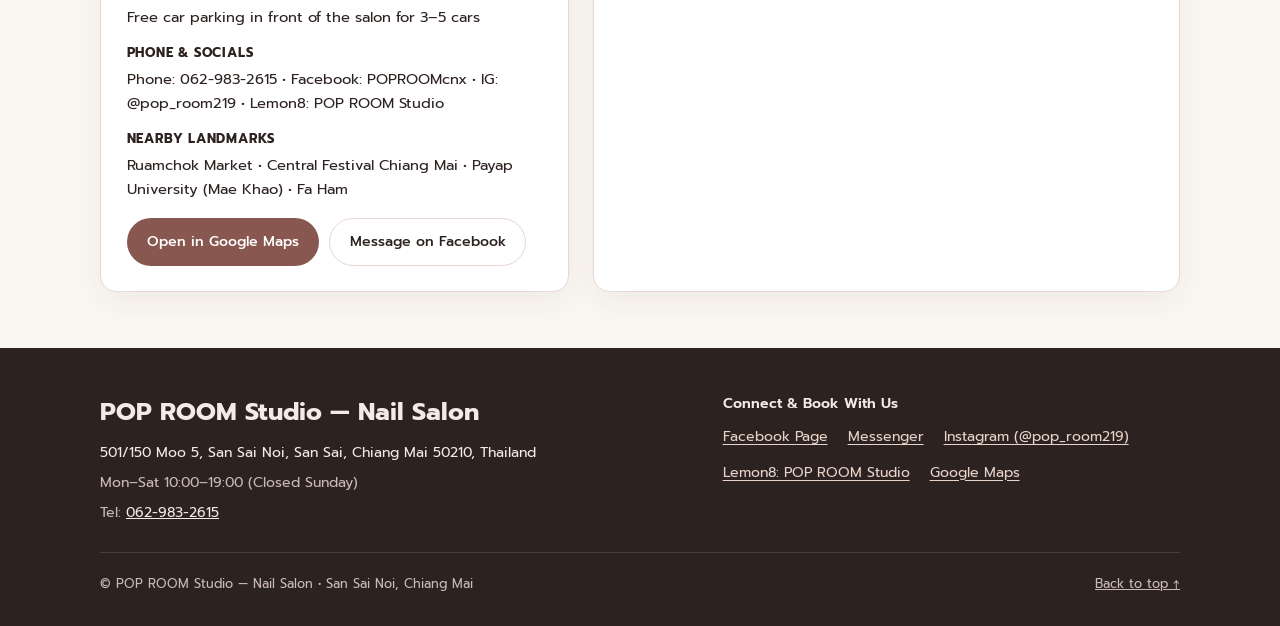
==== commit f37ebd0f: "Add complete nail menu, signature hand/foot spa, and 100 THB booking policy" ====
--- a/index.html
+++ b/index.html
@@ -4,8 +4,8 @@
   <meta charset="UTF-8" />
   <meta name="viewport" content="width=device-width, initial-scale=1.0" />
   <title>POP ROOM Studio — Nail Salon | San Sai, Chiang Mai (Near Central Festival &amp; Payap)</title>
-  <meta name="description" content="POP ROOM Studio — Nail Salon in San Sai Noi, Chiang Mai near Central Festival, Ruamchok &amp; Payap University. Hygienic nail studio with every tool sterilized per client, gel manicure starting at 250 THB, Korean nail art, cat-eye, chrome, Dual Form/PVC extensions, gentle gel removal &amp; free parking for 3-5 cars." />
-  <meta name="keywords" content="nail salon chiang mai, gel nails chiang mai, nail salon near central festival chiang mai, nail salon near payap university, hygienic nail salon chiang mai, nail salon ruamchok, korean nail art chiang mai, cat eye nails chiang mai, ร้านทำเล็บ สันทราย เชียงใหม่, ร้านทำเล็บ รวมโชค, ทำเล็บเจล ใกล้ เซ็นทรัลเฟสติวัล เชียงใหม่, ทำเล็บลูกแก้ว เชียงใหม่, ถอดเล็บเจล ไม่ทำลายหน้าเล็บ" />
+  <meta name="description" content="POP ROOM Studio — Nail Salon in San Sai Noi, Chiang Mai near Central Festival, Ruamchok &amp; Payap University. Every tool sterilized per client. Gel manicure 250–300 THB, nail art from 20 THB, cat-eye/chrome 300 THB, extensions, Signature Hand Spa 299 THB &amp; Foot Spa 399 THB, free parking for 3–5 cars." />
+  <meta name="keywords" content="nail salon chiang mai, gel nails chiang mai, hand and foot spa chiang mai, nail salon near central festival chiang mai, nail salon near payap university, hygienic nail salon chiang mai, nail salon ruamchok, korean nail art chiang mai, cat eye nails chiang mai, ร้านทำเล็บ สันทราย เชียงใหม่, ร้านทำเล็บ รวมโชค, ทำเล็บเจล ใกล้ เซ็นทรัลเฟสติวัล เชียงใหม่, สปามือ สปาเท้า เชียงใหม่, ทำเล็บลูกแก้ว เชียงใหม่, ถอดเล็บเจล ไม่ทำลายหน้าเล็บ" />
   <meta name="robots" content="index, follow" />
 
   <!-- Canonical & Language Alternates -->
@@ -46,7 +46,8 @@
       "https://cnxteejay.github.io/poproom-chiangmai/images/IMG_1676.JPG"
     ],
     "telephone": "+66629832615",
-    "priceRange": "Starting 250 THB",
+    "priceRange": "20 - 700 THB",
+    "hasOfferCatalog":{"@type":"OfferCatalog","name":"POP ROOM Studio Nail & Spa Menu","itemListElement":[{"@type":"OfferCatalog","name":"Gel Polish & Nail Care","itemListElement":[{"@type":"Offer","itemOffered":{"@type":"Service","name":"Gel Polish — Hands"},"priceCurrency":"THB","price":"250-300"},{"@type":"Offer","itemOffered":{"@type":"Service","name":"Gel Polish — Feet"},"priceCurrency":"THB","price":"300-350"},{"@type":"Offer","itemOffered":{"@type":"Service","name":"Up to 3 Colors Mix Add-on"},"priceCurrency":"THB","price":"50"},{"@type":"Offer","itemOffered":{"@type":"Service","name":"Premium Nail Strengthening"},"priceCurrency":"THB","price":"100-150"},{"@type":"Offer","itemOffered":{"@type":"Service","name":"Gel Overlay"},"priceCurrency":"THB","price":"300-400"}]},{"@type":"OfferCatalog","name":"Nail Art","itemListElement":[{"@type":"Offer","itemOffered":{"@type":"Service","name":"Hand-painted art, stickers, 3D art, charms, French tip, ombré, encapsulated glitter"},"priceCurrency":"THB","price":"20-120"}]},{"@type":"OfferCatalog","name":"Special Colors","itemListElement":[{"@type":"Offer","itemOffered":{"@type":"Service","name":"Glitter Gel"},"priceCurrency":"THB","price":"300"},{"@type":"Offer","itemOffered":{"@type":"Service","name":"Flash, Cat-Eye / Magnetic, Shimmer"},"priceCurrency":"THB","price":"300"},{"@type":"Offer","itemOffered":{"@type":"Service","name":"Pearl, Chrome Powder"},"priceCurrency":"THB","price":"300"}]},{"@type":"OfferCatalog","name":"Nail Extensions & Removal","itemListElement":[{"@type":"Offer","itemOffered":{"@type":"Service","name":"PVC Extensions"},"priceCurrency":"THB","price":"300-400"},{"@type":"Offer","itemOffered":{"@type":"Service","name":"Gel Extensions"},"priceCurrency":"THB","price":"500-700"},{"@type":"Offer","itemOffered":{"@type":"Service","name":"Gel Polish Removal"},"priceCurrency":"THB","price":"50-150"},{"@type":"Offer","itemOffered":{"@type":"Service","name":"PVC / Overlay / Gel Extension Removal"},"priceCurrency":"THB","price":"100-200"}]},{"@type":"OfferCatalog","name":"Signature Hand & Foot Spa","itemListElement":[{"@type":"Offer","itemOffered":{"@type":"Service","name":"Signature Hand Spa (~45 mins)"},"priceCurrency":"THB","price":"299"},{"@type":"Offer","itemOffered":{"@type":"Service","name":"Signature Foot Spa (~60 mins)"},"priceCurrency":"THB","price":"399"},{"@type":"Offer","itemOffered":{"@type":"Service","name":"Hand & Foot Spa Combo (Save 99 THB)"},"priceCurrency":"THB","price":"599"}]}]},
     "address": {
       "@type": "PostalAddress",
       "streetAddress": "501/150 Moo 5, San Sai Noi",
@@ -84,30 +85,30 @@
   <header class="site-header">
     <div class="container nav-bar">
       <a href="#top" class="brand" aria-label="POP ROOM Studio Home">
-        <span class="brand-name">POP ROOM</span>
-        <span class="brand-sub">Studio — Nail Salon</span>
+  <span class="brand-name">POP ROOM</span>
+  <span class="brand-sub">Studio — Nail Salon</span>
       </a>
 
       <nav class="nav-links" aria-label="Primary Navigation">
         <a href="#why-us">
-          <span data-lang="en">Why Us</span>
-          <span data-lang="th" lang="th">จุดเด่นร้าน</span>
+  <span data-lang="en">Why Us</span>
+  <span data-lang="th" lang="th">จุดเด่นร้าน</span>
         </a>
         <a href="#menu">
-          <span data-lang="en">Menu &amp; Prices</span>
-          <span data-lang="th" lang="th">บริการและราคา</span>
+  <span data-lang="en">Menu &amp; Prices</span>
+  <span data-lang="th" lang="th">บริการและราคา</span>
         </a>
         <a href="#gallery">
-          <span data-lang="en">Gallery</span>
-          <span data-lang="th" lang="th">ผลงาน</span>
+  <span data-lang="en">Gallery</span>
+  <span data-lang="th" lang="th">ผลงาน</span>
         </a>
         <a href="#faq">
-          <span data-lang="en">FAQ</span>
-          <span data-lang="th" lang="th">คำถามที่พบบ่อย</span>
+  <span data-lang="en">FAQ</span>
+  <span data-lang="th" lang="th">คำถามที่พบบ่อย</span>
         </a>
         <a href="#location">
-          <span data-lang="en">Location</span>
-          <span data-lang="th" lang="th">ที่ตั้งร้าน</span>
+  <span data-lang="en">Location</span>
+  <span data-lang="th" lang="th">ที่ตั้งร้าน</span>
         </a>
       </nav>
 
@@ -123,90 +124,90 @@
     <section class="hero">
       <div class="container hero-grid">
         <div>
-          <span class="hero-badge">
-            <span data-lang="en">100% Sterilized Tools Per Client • Gel Nails From 250 THB</span>
-            <span data-lang="th" lang="th">ฆ่าเชื้ออุปกรณ์ใหม่ทุกชิ้นต่อลูกค้า 1 ท่าน • ทาสีเจลเริ่มต้น 250 บาท</span>
+  <span class="hero-badge">
+  <span data-lang="en">100% Sterilized Tools Per Client • Gel Nails From 250 THB</span>
+  <span data-lang="th" lang="th">ฆ่าเชื้ออุปกรณ์ใหม่ทุกชิ้นต่อลูกค้า 1 ท่าน • ทาสีเจลเริ่มต้น 250 บาท</span>
           </span>
 
           <h1>
-            <span data-lang="en">Hygienic Gel Nails &amp; Nail Art Studio Near Central Festival &amp; Payap</span>
-            <span data-lang="th" lang="th">ร้านทำเล็บเจล สะอาด ฆ่าเชื้อ 100% ใกล้เซ็นทรัลเฟสติวัล &amp; รวมโชค</span>
+  <span data-lang="en">Hygienic Gel Nails &amp; Nail Art Studio Near Central Festival &amp; Payap</span>
+  <span data-lang="th" lang="th">ร้านทำเล็บเจล สะอาด ฆ่าเชื้อ 100% ใกล้เซ็นทรัลเฟสติวัล &amp; รวมโชค</span>
           </h1>
 
           <p class="hero-lead">
-            <span data-lang="en">POP ROOM Studio — Nail Salon is a calm, private nail studio in San Sai Noi, Chiang Mai—minutes from Payap University, Ruamchok, and Central Festival. Every tool is sterilized per client for gel manicures (starting 250 THB), Korean nail art, cat-eye, chrome, Dual Form &amp; PVC extensions, and gentle gel removal, with free parking for 3–5 cars.</span>
-            <span data-lang="th" lang="th">POP ROOM Studio (ป๊อป รูม) สตูดิโอทำเล็บเจล ย่านสันทรายน้อย-รวมโชค เชียงใหม่ โดดเด่นด้วยความสะอาดระดับคลินิก ฆ่าเชื้ออุปกรณ์ทุกชิ้น 1 เซตต่อ 1 คิว ช่างมือเบา ถนอมหน้าเล็บ ทาสีเจลมือเริ่มต้น 250 บาท ทำเล็บลูกแก้ว สไตล์เกาหลี โครม ต่อเล็บ Dual Form / PVC พร้อมที่จอดรถยนต์หน้าร้าน 3–5 คัน</span>
+  <span data-lang="en">POP ROOM Studio — Nail Salon is a calm, private nail studio in San Sai Noi, Chiang Mai—minutes from Payap University, Ruamchok, and Central Festival. Every tool is sterilized per client for gel manicures (250–300 THB), Korean nail art, cat-eye, chrome, PVC &amp; gel extensions, and Signature Hand &amp; Foot Spa (299 / 399 THB), with free parking for 3–5 cars.</span>
+  <span data-lang="th" lang="th">POP ROOM Studio (ป๊อป รูม) สตูดิโอทำเล็บเจลและสปามือ-เท้า ย่านสันทรายน้อย-รวมโชค เชียงใหม่ โดดเด่นด้วยความสะอาดระดับคลินิก ฆ่าเชื้ออุปกรณ์ทุกชิ้น 1 เซตต่อ 1 คิว ช่างมือเบา ถนอมหน้าเล็บ ทาสีเจลมือ 250–300 บาท สีลูกแก้ว/แฟลช/โครม 300 บาท เพ้นท์ลายเริ่ม 20 บาท สปามือ-เท้า 299 / 399 บาท พร้อมที่จอดรถยนต์หน้าร้าน 3–5 คัน</span>
           </p>
 
           <div class="cta-group" aria-label="Booking and Contact Actions">
             <a class="btn btn-primary" href="tel:+66629832615" data-config-href="phoneHref">
-              <span data-lang="en">Call <span data-config-text="phoneDisplay">062-983-2615</span></span>
-              <span data-lang="th" lang="th">โทรจองคิว <span data-config-text="phoneDisplay">062-983-2615</span></span>
+  <span data-lang="en">Call <span data-config-text="phoneDisplay">062-983-2615</span></span>
+  <span data-lang="th" lang="th">โทรจองคิว <span data-config-text="phoneDisplay">062-983-2615</span></span>
             </a>
             <a class="btn btn-secondary" href="https://m.me/POPROOMcnx" data-config-href="messengerUrl" target="_blank" rel="noopener noreferrer">
-              <span data-lang="en">Facebook Messenger</span>
-              <span data-lang="th" lang="th">ทักแชท Facebook</span>
+  <span data-lang="en">Facebook Messenger</span>
+  <span data-lang="th" lang="th">ทักแชท Facebook</span>
             </a>
             <a class="btn btn-secondary" href="https://www.instagram.com/pop_room219/" data-config-href="instagramUrl" target="_blank" rel="noopener noreferrer">
-              <span>Instagram (<span data-config-text="instagramHandle">@pop_room219</span>)</span>
+  <span>Instagram (<span data-config-text="instagramHandle">@pop_room219</span>)</span>
             </a>
             <a class="btn btn-secondary" href="https://www.lemon8-app.com/discover/pop%20room%20studio%20chiang%20mai" data-config-href="lemon8Url" target="_blank" rel="noopener noreferrer">
-              <span>Lemon8: <span data-config-text="lemon8Label">POP ROOM Studio</span></span>
+  <span>Lemon8: <span data-config-text="lemon8Label">POP ROOM Studio</span></span>
             </a>
             <a class="btn btn-secondary" href="https://maps.app.goo.gl/mrtoSmJYkp8KDuG86" data-config-href="googleMapsUrl" target="_blank" rel="noopener noreferrer">
-              <span data-lang="en">Get Directions</span>
-              <span data-lang="th" lang="th">นำทาง Google Maps</span>
+  <span data-lang="en">Get Directions</span>
+  <span data-lang="th" lang="th">นำทาง Google Maps</span>
             </a>
           </div>
 
           <div class="hero-meta">
-            <span>
+  <span>
               <strong data-lang="en">Hours:</strong>
               <strong data-lang="th" lang="th">เวลาเปิด:</strong>
-              <span data-lang="en" data-config-text="openingHoursEn">Mon–Sat 10:00–19:00 (Closed Sunday)</span>
-              <span data-lang="th" lang="th" data-config-text="openingHoursTh">เปิด จ.–ส. 10:00–19:00 น. (หยุดวันอาทิตย์)</span>
+  <span data-lang="en" data-config-text="openingHoursEn">Mon–Sat 10:00–19:00 (Closed Sunday)</span>
+  <span data-lang="th" lang="th" data-config-text="openingHoursTh">เปิด จ.–ส. 10:00–19:00 น. (หยุดวันอาทิตย์)</span>
             </span>
-            <span>
+  <span>
               <strong data-lang="en">Parking:</strong>
               <strong data-lang="th" lang="th">ที่จอดรถ:</strong>
-              <span data-lang="en" data-config-text="parkingNoteEn">Free car parking in front of the salon for 3–5 cars</span>
-              <span data-lang="th" lang="th" data-config-text="parkingNoteTh">จอดรถยนต์หน้าร้านได้ฟรี 3–5 คัน</span>
+  <span data-lang="en" data-config-text="parkingNoteEn">Free car parking in front of the salon for 3–5 cars</span>
+  <span data-lang="th" lang="th" data-config-text="parkingNoteTh">จอดรถยนต์หน้าร้านได้ฟรี 3–5 คัน</span>
             </span>
           </div>
         </div>
 
         <aside class="hero-card" aria-label="Studio Standards">
           <h2 class="hero-card-title">
-            <span data-lang="en">The POP ROOM Standard</span>
-            <span data-lang="th" lang="th">ความใส่ใจที่คุณสัมผัสได้</span>
+  <span data-lang="en">The POP ROOM Standard</span>
+  <span data-lang="th" lang="th">ความใส่ใจที่คุณสัมผัสได้</span>
           </h2>
           <ul class="hero-highlights">
-            <li>
-              <span class="dot">✦</span>
+  <li>
+  <span class="dot">✦</span>
               <div>
-                <span data-lang="en"><strong>Individually Sterilized Tools:</strong> Freshly sanitized nippers, pushers, and bits opened cleanly for every single client.</span>
-                <span data-lang="th" lang="th"><strong>อุปกรณ์ฆ่าเชื้อ 100% ทุกเคส:</strong> ทำความสะอาดและอบฆ่าเชื้อกรรไกรตัดหนังและอุปกรณ์ทุกชิ้นใหม่สำหรับลูกค้าแต่ละท่าน</span>
+  <span data-lang="en"><strong>Individually Sterilized Tools:</strong> Freshly sanitized nippers, pushers, and bits opened cleanly for every single client.</span>
+  <span data-lang="th" lang="th"><strong>อุปกรณ์ฆ่าเชื้อ 100% ทุกเคส:</strong> ทำความสะอาดและอบฆ่าเชื้อกรรไกรตัดหนังและอุปกรณ์ทุกชิ้นใหม่สำหรับลูกค้าแต่ละท่าน</span>
               </div>
             </li>
-            <li>
-              <span class="dot">✦</span>
+  <li>
+  <span class="dot">✦</span>
               <div>
-                <span data-lang="en"><strong>Gentle, Detailed Work:</strong> Careful cuticle prep and soak-off gel removal without harsh filing or nail thinning.</span>
-                <span data-lang="th" lang="th"><strong>งานละเอียด มือเบา ไม่ทำร้ายหน้าเล็บ:</strong> เตรียมหน้าเล็บและถอดสีเจลอย่างอ่อนโยน สีเรียบเนียนติดทนนาน</span>
+  <span data-lang="en"><strong>Gentle, Detailed Work:</strong> Careful cuticle prep and soak-off gel removal without harsh filing or nail thinning.</span>
+  <span data-lang="th" lang="th"><strong>งานละเอียด มือเบา ไม่ทำร้ายหน้าเล็บ:</strong> เตรียมหน้าเล็บและถอดสีเจลอย่างอ่อนโยน สีเรียบเนียนติดทนนาน</span>
               </div>
             </li>
-            <li>
-              <span class="dot">✦</span>
+  <li>
+  <span class="dot">✦</span>
               <div>
-                <span data-lang="en"><strong>Photo-Reference Ordering:</strong> Browse our bilingual TH/EN menu and send your Pinterest, IG, or Lemon8 nail photo via FB/IG for an upfront quote.</span>
-                <span data-lang="th" lang="th"><strong>ส่งรูปเรฟประเมินราคาก่อนทำ:</strong> ดูเมนูสองภาษาไทย/อังกฤษ และส่งเรฟจาก Pinterest, IG หรือ Lemon8 ทางแชทเพื่อเช็กราคาที่แน่นอนได้เลย</span>
+  <span data-lang="en"><strong>Photo-Reference Ordering:</strong> Browse our bilingual TH/EN menu and send your Pinterest, IG, or Lemon8 nail photo via FB/IG for an upfront quote.</span>
+  <span data-lang="th" lang="th"><strong>ส่งรูปเรฟประเมินราคาก่อนทำ:</strong> ดูเมนูสองภาษาไทย/อังกฤษ และส่งเรฟจาก Pinterest, IG หรือ Lemon8 ทางแชทเพื่อเช็กราคาที่แน่นอนได้เลย</span>
               </div>
             </li>
-            <li>
-              <span class="dot">✦</span>
+  <li>
+  <span class="dot">✦</span>
               <div>
-                <span data-lang="en"><strong>Calm Nail Studio &amp; Free Parking:</strong> Clean gel manicures, pedicures, nail art, and extensions in San Sai with 3–5 parking spaces right out front.</span>
-                <span data-lang="th" lang="th"><strong>สตูดิโอทำเล็บส่วนตัว พร้อมที่จอดรถ:</strong> บรรยากาศสงบเป็นส่วนตัว จอดรถยนต์หน้าร้านได้สะดวก 3–5 คัน</span>
+  <span data-lang="en"><strong>Calm Nail Studio &amp; Free Parking:</strong> Clean gel manicures, pedicures, nail art, and extensions in San Sai with 3–5 parking spaces right out front.</span>
+  <span data-lang="th" lang="th"><strong>สตูดิโอทำเล็บส่วนตัว พร้อมที่จอดรถ:</strong> บรรยากาศสงบเป็นส่วนตัว จอดรถยนต์หน้าร้านได้สะดวก 3–5 คัน</span>
               </div>
             </li>
           </ul>
@@ -218,17 +219,17 @@
     <section id="why-us" class="section">
       <div class="container">
         <div class="section-head">
-          <span class="eyebrow">
-            <span data-lang="en">Why Clients Choose POP ROOM</span>
-            <span data-lang="th" lang="th">ทำไมลูกค้าจึงเลือก POP ROOM</span>
+  <span class="eyebrow">
+  <span data-lang="en">Why Clients Choose POP ROOM</span>
+  <span data-lang="th" lang="th">ทำไมลูกค้าจึงเลือก POP ROOM</span>
           </span>
           <h2>
-            <span data-lang="en">Clean Hygiene, Gentle Precision &amp; Stress-Free Visits</span>
-            <span data-lang="th" lang="th">สะอาด ปลอดภัย มือเบา ราคาชัดเจน เดินทางง่าย</span>
+  <span data-lang="en">Clean Hygiene, Gentle Precision &amp; Stress-Free Visits</span>
+  <span data-lang="th" lang="th">สะอาด ปลอดภัย มือเบา ราคาชัดเจน เดินทางง่าย</span>
           </h2>
           <p>
-            <span data-lang="en">Built around what matters most to discerning local ladies and Chiang Mai international students.</span>
-            <span data-lang="th" lang="th">มาตรฐานร้านที่ออกแบบมาเพื่อความสบายใจทั้งด้านความสะอาด คุณภาพงาน และความสะดวกสบาย</span>
+  <span data-lang="en">Built around what matters most to discerning local ladies and Chiang Mai international students.</span>
+  <span data-lang="th" lang="th">มาตรฐานร้านที่ออกแบบมาเพื่อความสบายใจทั้งด้านความสะอาด คุณภาพงาน และความสะดวกสบาย</span>
           </p>
         </div>
 
@@ -236,72 +237,72 @@
           <article class="card">
             <div class="card-icon">01</div>
             <h3>
-              <span data-lang="en">Sterilized Tools Per Client</span>
-              <span data-lang="th" lang="th">ฆ่าเชื้ออุปกรณ์ทุกชิ้นต่อลูกค้า 1 ท่าน</span>
+  <span data-lang="en">Sterilized Tools Per Client</span>
+  <span data-lang="th" lang="th">ฆ่าเชื้ออุปกรณ์ทุกชิ้นต่อลูกค้า 1 ท่าน</span>
             </h3>
             <p>
-              <span data-lang="en">Every metal tool is thoroughly cleaned and sterilized between appointments—no shared, unwashed implements ever.</span>
-              <span data-lang="th" lang="th">อุปกรณ์โลหะและหัวเจียทุกชิ้นผ่านการทำความสะอาดและฆ่าเชื้อใหม่ทุกเคส มั่นใจเรื่องสุขอนามัยได้เต็มร้อย</span>
+  <span data-lang="en">Every metal tool is thoroughly cleaned and sterilized between appointments—no shared, unwashed implements ever.</span>
+  <span data-lang="th" lang="th">อุปกรณ์โลหะและหัวเจียทุกชิ้นผ่านการทำความสะอาดและฆ่าเชื้อใหม่ทุกเคส มั่นใจเรื่องสุขอนามัยได้เต็มร้อย</span>
             </p>
           </article>
 
           <article class="card">
             <div class="card-icon">02</div>
             <h3>
-              <span data-lang="en">Easy Photo-Ref Ordering</span>
-              <span data-lang="th" lang="th">ส่งรูปเรฟเช็กแบบและทรงเล็บง่ายทางแชท</span>
+  <span data-lang="en">Easy Photo-Ref Ordering</span>
+  <span data-lang="th" lang="th">ส่งรูปเรฟเช็กแบบและทรงเล็บง่ายทางแชท</span>
             </h3>
             <p>
-              <span data-lang="en">Share your Pinterest, IG, or Lemon8 nail inspo photo on Messenger or IG DM to confirm nail shape, length, and color shade clearly before booking.</span>
-              <span data-lang="th" lang="th">นำแบบจาก Pinterest / IG / Lemon8 ส่งมาปรึกษาทางแชทได้เลย คุยทรงเล็บ โทนสี และความยาวได้ชัดเจนก่อนเริ่มทำ</span>
+  <span data-lang="en">Share your Pinterest, IG, or Lemon8 nail inspo photo on Messenger or IG DM to confirm nail shape, length, and color shade clearly before booking.</span>
+  <span data-lang="th" lang="th">นำแบบจาก Pinterest / IG / Lemon8 ส่งมาปรึกษาทางแชทได้เลย คุยทรงเล็บ โทนสี และความยาวได้ชัดเจนก่อนเริ่มทำ</span>
             </p>
           </article>
 
           <article class="card">
             <div class="card-icon">03</div>
             <h3>
-              <span data-lang="en">Transparent Upfront Quote (From 250 THB)</span>
-              <span data-lang="th" lang="th">ราคาโปร่งใส เริ่มต้น 250 บ. แจ้งจบทางแชท</span>
+  <span data-lang="en">Transparent Fixed Menu (Gel From 250 THB)</span>
+  <span data-lang="th" lang="th">ราคาโปร่งใสชัดเจน (ทาสีเจล 250–300 บ.)</span>
             </h3>
             <p>
-              <span data-lang="en">Gel manicure starts at 250 THB. Send your nail reference photo on Facebook Messenger or Instagram DM for an exact upfront quote—no surprise add-ons.</span>
-              <span data-lang="th" lang="th">ทาสีเจลมือเริ่มต้น 250 บาท ส่งรูปเรฟลายเล็บให้ประเมินราคาล่วงหน้าทาง Facebook / Instagram ได้เลย แจ้งราคาก่อนทำชัดเจน ไม่มีบวกจุกจิก</span>
+  <span data-lang="en">Every price is listed clearly upfront—from gel polish (250–300 THB) and special colors (300 THB) to Signature Hand &amp; Foot Spa (299 / 399 THB)—so there are no surprises.</span>
+  <span data-lang="th" lang="th">เช็กราคาจริงได้ครบทุกบริการ ทั้งทาสีเจลมือ 250–300 บ. สีพิเศษ 300 บ. งานอาร์ตเริ่ม 20 บ. และสปามือ-เท้า 299 / 399 บ. ไม่มีบวกจุกจิก</span>
             </p>
           </article>
 
           <article class="card">
             <div class="card-icon">04</div>
             <h3>
-              <span data-lang="en">Private Studio &amp; Parking for 3–5 Cars</span>
-              <span data-lang="th" lang="th">ไพรเวท ไม่วุ่นวาย จอดรถหน้าร้าน 3–5 คัน</span>
+  <span data-lang="en">Private Studio &amp; Parking for 3–5 Cars</span>
+  <span data-lang="th" lang="th">ไพรเวท ไม่วุ่นวาย จอดรถหน้าร้าน 3–5 คัน</span>
             </h3>
             <p>
-              <span data-lang="en">Skip Old City &amp; Nimman traffic and busy mall queues. Relax in a private studio with <span data-config-text="parkingNoteEn">Free car parking in front of the salon for 3–5 cars</span>.</span>
-              <span data-lang="th" lang="th">ไม่ต้องฝ่ารถติดเข้าคูเมือง/นิมมาน และไม่ต้องรอคิวนานเหมือนในห้าง บรรยากาศส่วนตัว <span data-config-text="parkingNoteTh">จอดรถยนต์หน้าร้านได้ฟรี 3–5 คัน</span></span>
+  <span data-lang="en">Skip Old City &amp; Nimman traffic and busy mall queues. Relax in a private studio with <span data-config-text="parkingNoteEn">Free car parking in front of the salon for 3–5 cars</span>.</span>
+  <span data-lang="th" lang="th">ไม่ต้องฝ่ารถติดเข้าคูเมือง/นิมมาน และไม่ต้องรอคิวนานเหมือนในห้าง บรรยากาศส่วนตัว <span data-config-text="parkingNoteTh">จอดรถยนต์หน้าร้านได้ฟรี 3–5 คัน</span></span>
             </p>
           </article>
 
           <article class="card">
             <div class="card-icon">05</div>
             <h3>
-              <span data-lang="en">Near Payap, Ruamchok &amp; Central Festival</span>
-              <span data-lang="th" lang="th">ใกล้ ม.พายัพ รวมโชค และเซ็นทรัลเฟสติวัล</span>
+  <span data-lang="en">Near Payap, Ruamchok &amp; Central Festival</span>
+  <span data-lang="th" lang="th">ใกล้ ม.พายัพ รวมโชค และเซ็นทรัลเฟสติวัล</span>
             </h3>
             <p>
-              <span data-lang="en">Ideally located in San Sai Noi—just minutes from Payap University (Mae Khao), Ruamchok Market, and Central Chiangmai.</span>
-              <span data-lang="th" lang="th">ตั้งอยู่ในซอยสันทรายน้อย เดินทางไม่กี่นาทีจากเซ็นทรัลเชียงใหม่ (เฟสติวัล) ตลาดรวมโชค และ ม.พายัพ</span>
+  <span data-lang="en">Ideally located in San Sai Noi—just minutes from Payap University (Mae Khao), Ruamchok Market, and Central Chiangmai.</span>
+  <span data-lang="th" lang="th">ตั้งอยู่ในซอยสันทรายน้อย เดินทางไม่กี่นาทีจากเซ็นทรัลเชียงใหม่ (เฟสติวัล) ตลาดรวมโชค และ ม.พายัพ</span>
             </p>
           </article>
 
           <article class="card">
             <div class="card-icon">06</div>
             <h3>
-              <span data-lang="en">Gentle Gel Removal &amp; Nail Health</span>
-              <span data-lang="th" lang="th">ถอดเจลเบามือ ถนอมหน้าเล็บ</span>
+  <span data-lang="en">Gentle Gel Removal &amp; Nail Health</span>
+  <span data-lang="th" lang="th">ถอดเจลเบามือ ถนอมหน้าเล็บ</span>
             </h3>
             <p>
-              <span data-lang="en">Known on Lemon8 &amp; TikTok for gentle technicians who protect your natural nail bed during prep and removal.</span>
-              <span data-lang="th" lang="th">รีวิวจริงจาก Lemon8 และ TikTok ชมเรื่องความเบามือ ละเอียด ไม่ตะไบจนหน้าเล็บบางหรือแสบ</span>
+  <span data-lang="en">Known on Lemon8 &amp; TikTok for gentle technicians who protect your natural nail bed during prep and removal.</span>
+  <span data-lang="th" lang="th">รีวิวจริงจาก Lemon8 และ TikTok ชมเรื่องความเบามือ ละเอียด ไม่ตะไบจนหน้าเล็บบางหรือแสบ</span>
             </p>
           </article>
         </div>
@@ -312,156 +313,213 @@
     <section id="menu" class="section section-alt">
       <div class="container">
         <div class="section-head">
-          <span class="eyebrow">
-            <span data-lang="en">Service Menu &amp; Transparent Pricing</span>
-            <span data-lang="th" lang="th">รายการบริการและราคา</span>
+  <span class="eyebrow">
+  <span data-lang="en">Complete Service Menu &amp; Transparent Pricing</span>
+  <span data-lang="th" lang="th">รายการบริการและราคาจริงทั้งหมด</span>
           </span>
           <h2>
-            <span data-lang="en">Gel Nails, Art &amp; Extensions Menu</span>
-            <span data-lang="th" lang="th">เมนูทำเล็บเจล เพ้นท์เล็บ และต่อเล็บ</span>
+  <span data-lang="en">Nail Menu, Signature Spa &amp; Booking Policy</span>
+  <span data-lang="th" lang="th">เมนูทำเล็บ สปามือ-เท้า และกติกาการจองคิว</span>
           </h2>
           <p>
-            <span data-lang="en">Gel manicure starts at 250 THB. Send your reference photo via Facebook Messenger or Instagram (@pop_room219) for an exact quote before your appointment.</span>
-            <span data-lang="th" lang="th">ทาสีเจลมือเริ่มต้น 250 บาท ส่งเรฟลายเล็บให้ประเมินราคาฟรีทางแชทก่อนจองคิวได้ทาง Facebook หรือ Instagram (@pop_room219)</span>
+  <span data-lang="en">Clear upfront pricing for every nail and spa service. Send your nail reference photo via Facebook Messenger or Instagram (@pop_room219) to reserve your slot.</span>
+  <span data-lang="th" lang="th">ราคาชัดเจนทุกบริการ ส่งรูปเรฟลายเล็บเพื่อสอบถามรายละเอียดเพิ่มเติมและล็อกคิวล่วงหน้าได้ทาง Facebook Messenger หรือ Instagram (@pop_room219)</span>
           </p>
         </div>
 
         <div class="menu-tabs" role="tablist" aria-label="Service Categories">
           <button type="button" class="menu-tab active" data-category="all" role="tab" aria-selected="true">
-            <span data-lang="en">All Nail Services</span>
-            <span data-lang="th" lang="th">ทั้งหมด</span>
+  <span data-lang="en">All Services</span>
+  <span data-lang="th" lang="th">ทั้งหมด</span>
           </button>
           <button type="button" class="menu-tab" data-category="nails" role="tab" aria-selected="false">
-            <span data-lang="en">Gel Nails &amp; Art</span>
-            <span data-lang="th" lang="th">ทำเล็บเจล &amp; เพ้นท์</span>
+  <span data-lang="en">Gel &amp; Nail Art</span>
+  <span data-lang="th" lang="th">ทำเล็บเจล &amp; อาร์ต</span>
+          </button>
+          <button type="button" class="menu-tab" data-category="special" role="tab" aria-selected="false">
+  <span data-lang="en">Special Colors</span>
+  <span data-lang="th" lang="th">สีพิเศษ</span>
           </button>
           <button type="button" class="menu-tab" data-category="extensions" role="tab" aria-selected="false">
-            <span data-lang="en">Extensions &amp; Removal</span>
-            <span data-lang="th" lang="th">ต่อเล็บ &amp; ถอดเจล</span>
+  <span data-lang="en">Extensions &amp; Removal</span>
+  <span data-lang="th" lang="th">ต่อเล็บ &amp; ถอด/ล้าง</span>
           </button>
+          <button type="button" class="menu-tab" data-category="spa" role="tab" aria-selected="false">
+  <span data-lang="en">Hand &amp; Foot Spa</span>
+  <span data-lang="th" lang="th">สปามือและเท้า</span>
+          </button>
         </div>
 
         <div class="menu-grid">
-          <!-- Nails & Nail Art -->
+          <!-- 1. Gel Polish & Nail Care -->
           <div class="menu-category" data-category="nails">
             <h3>
-              <span data-lang="en">Gel Manicure, Pedicure &amp; Nail Art</span>
-              <span data-lang="th" lang="th">ทาสีเจล มือ-เท้า และเพ้นท์เล็บ</span>
+  <span data-lang="en">1. Gel Polish &amp; Nail Care</span>
+  <span data-lang="th" lang="th">1. บริการทำเล็บ</span>
             </h3>
             <ul class="price-list">
-              <li class="price-item">
-                <div>
-                  <span class="price-name" data-lang="en">Gel Manicure (Hands)</span>
-                  <span class="price-name" data-lang="th" lang="th">ทาสีเจลมือ (รวมเตรียมหน้าเล็บ)</span>
-                  <span class="price-desc" data-lang="en">Includes gentle cuticle care &amp; glossy or matte top coat</span>
-                  <span class="price-desc" data-lang="th" lang="th">ทำความสะอาดขอบเล็บอย่างอ่อนโยน สีเงาสวยติดทน</span>
-                </div>
-                <span class="price-val">
-                  <span data-lang="en" data-config-text="pricesEn.gelManicure">Starting 250 THB</span>
-                  <span data-lang="th" lang="th" data-config-text="pricesTh.gelManicure">เริ่มต้น 250 บาท</span>
-                </span>
-              </li>
-              <li class="price-item">
-                <div>
-                  <span class="price-name" data-lang="en">Gel Pedicure (Feet)</span>
-                  <span class="price-name" data-lang="th" lang="th">ทาสีเจลเท้า</span>
-                  <span class="price-desc" data-lang="en">Clean prep with sterilized tools for every client</span>
-                  <span class="price-desc" data-lang="th" lang="th">ใช้อุปกรณ์ฆ่าเชื้อใหม่ทุกคู่ สะอาดสบายเท้า</span>
-                </div>
-                <span class="price-val">
-                  <span data-lang="en" data-config-text="pricesEn.gelPedicure">DM for quote</span>
-                  <span data-lang="th" lang="th" data-config-text="pricesTh.gelPedicure">ส่งรูปเรฟประเมินราคาฟรี</span>
-                </span>
-              </li>
-              <li class="price-item">
-                <div>
-                  <span class="price-name" data-lang="en">Nail Strengthening Gel Overlay</span>
-                  <span class="price-name" data-lang="th" lang="th">เสริมหน้าเล็บด้วยเจล (เพิ่มความแข็งแรง)</span>
-                  <span class="price-desc" data-lang="en">Protects thin or brittle natural nails for cleaner shape and wear</span>
-                  <span class="price-desc" data-lang="th" lang="th">ช่วยพยุงหน้าเล็บให้แข็งแรง ทรงสวย ไม่หักฉีกง่าย</span>
-                </div>
-                <span class="price-val">
-                  <span data-lang="en" data-config-text="pricesEn.gelOverlay">DM for quote</span>
-                  <span data-lang="th" lang="th" data-config-text="pricesTh.gelOverlay">ส่งรูปเรฟประเมินราคาฟรี</span>
-                </span>
-              </li>
-              <li class="price-item">
-                <div>
-                  <span class="price-name" data-lang="en">Korean-Style Nail Art</span>
-                  <span class="price-name" data-lang="th" lang="th">เพ้นท์เล็บสไตล์เกาหลี / มินิมอล</span>
-                  <span class="price-desc" data-lang="en">Syrup tones, blush aura, ribbon, 3D gel &amp; custom art</span>
-                  <span class="price-desc" data-lang="th" lang="th">โทนสีไซรัป ออร่า โบว์ งานปั้นนูน ออกแบบตามเรฟ</span>
-                </div>
-                <span class="price-val">
-                  <span data-lang="en" data-config-text="pricesEn.nailArtKorean">DM for quote</span>
-                  <span data-lang="th" lang="th" data-config-text="pricesTh.nailArtKorean">ส่งรูปเรฟประเมินราคาฟรี</span>
-                </span>
-              </li>
-              <li class="price-item">
-                <div>
-                  <span class="price-name" data-lang="en">Cat-Eye, Chrome &amp; French Tip</span>
-                  <span class="price-name" data-lang="th" lang="th">สีลูกแก้ว Cat-Eye / ขัดผงโครม / French</span>
-                  <span class="price-desc" data-lang="en">Velvet magnetic glow, glazed pearl, or crisp French line</span>
-                  <span class="price-desc" data-lang="th" lang="th">เล่นแสงละมุนดูแพง หรือปลายเฟรนช์เนี๊ยบๆ</span>
-                </div>
-                <span class="price-val">
-                  <span data-lang="en" data-config-text="pricesEn.catEyeChromeFrench">DM for quote</span>
-                  <span data-lang="th" lang="th" data-config-text="pricesTh.catEyeChromeFrench">ส่งรูปเรฟประเมินราคาฟรี</span>
-                </span>
+  <li class="price-item">
+                <div><span class="price-name" data-lang="en">Gel Polish — Hands</span><span class="price-name" data-lang="th" lang="th">ทาสีเจลมือ</span><span class="price-desc" data-lang="en">Gentle cuticle prep with sterilized tools &amp; glossy or matte finish</span><span class="price-desc" data-lang="th" lang="th">เตรียมหน้าเล็บอย่างเบามือด้วยอุปกรณ์ฆ่าเชื้อ 1:1</span></div>
+  <span class="price-val"><span data-lang="en" data-config-text="pricesEn.gelHands">250 – 300 THB</span><span data-lang="th" lang="th" data-config-text="pricesTh.gelHands">250 – 300 บาท</span></span>
+              </li>
+  <li class="price-item">
+                <div><span class="price-name" data-lang="en">Gel Polish — Feet</span><span class="price-name" data-lang="th" lang="th">ทาสีเจลเท้า</span><span class="price-desc" data-lang="en">Clean, hygienic pedicure prep with long-lasting gel color</span><span class="price-desc" data-lang="th" lang="th">ดูแลเล็บเท้าและเก็บหนังสะอาดปลอดภัย</span></div>
+  <span class="price-val"><span data-lang="en" data-config-text="pricesEn.gelFeet">300 – 350 THB</span><span data-lang="th" lang="th" data-config-text="pricesTh.gelFeet">300 – 350 บาท</span></span>
+              </li>
+  <li class="price-item">
+                <div><span class="price-name" data-lang="en">Up to 3 Colors Mix Add-on</span><span class="price-name" data-lang="th" lang="th">สลับสีไม่เกิน 3 สี (คิดเพิ่ม)</span></div>
+  <span class="price-val"><span data-lang="en" data-config-text="pricesEn.colorMixAddon">+50 THB</span><span data-lang="th" lang="th" data-config-text="pricesTh.colorMixAddon">+50 บาท</span></span>
+              </li>
+  <li class="price-item">
+                <div><span class="price-name" data-lang="en">Premium Nail Strengthening</span><span class="price-name" data-lang="th" lang="th">เสริมหน้าเล็บ Premium</span><span class="price-desc" data-lang="en">Extra durability &amp; smooth apex support</span><span class="price-desc" data-lang="th" lang="th">เพิ่มความแข็งแรงและความนูนสวยให้หน้าเล็บ</span></div>
+  <span class="price-val"><span data-lang="en" data-config-text="pricesEn.premiumStrengthening">100 – 150 THB</span><span data-lang="th" lang="th" data-config-text="pricesTh.premiumStrengthening">100 – 150 บาท</span></span>
+              </li>
+  <li class="price-item">
+                <div><span class="price-name" data-lang="en">Gel Overlay</span><span class="price-name" data-lang="th" lang="th">เสริมหน้าเล็บ Overlay</span><span class="price-desc" data-lang="en">Protective builder gel overlay for thin or brittle natural nails</span><span class="price-desc" data-lang="th" lang="th">เสริมความหนาแข็งแรงให้เล็บจริง ไม่หักฉีกง่าย</span></div>
+  <span class="price-val"><span data-lang="en" data-config-text="pricesEn.gelOverlay">300 – 400 THB</span><span data-lang="th" lang="th" data-config-text="pricesTh.gelOverlay">300 – 400 บาท</span></span>
               </li>
             </ul>
           </div>
 
-          <!-- Extensions & Removal -->
+          <!-- 2. Nail Art -->
+          <div class="menu-category" data-category="nails">
+            <h3><span data-lang="en">2. Nail Art</span><span data-lang="th" lang="th">2. งานอาร์ต</span></h3>
+            <ul class="price-list">
+  <li class="price-item">
+                <div><span class="price-name" data-lang="en">Custom Nail Art &amp; Designs</span><span class="price-name" data-lang="th" lang="th">เพ้นท์ลาย, ติดสติกเกอร์, ปั้นนูน, ติดอะไหล่, เฟรนช์ปลาย, ออมเบร, ฝังกากเพชร</span><span class="price-desc" data-lang="en">Hand-painted art, stickers, 3D art, charms, French tip, ombré, encapsulated glitter (20.- / 30.- / 100.- / 120.- depending on detail)</span><span class="price-desc" data-lang="th" lang="th">ราคาเรท 20.- / 30.- / 100.- / 120.- ตามความละเอียดของงาน</span></div>
+  <span class="price-val"><span data-lang="en" data-config-text="pricesEn.nailArt">From 20 – 120 THB</span><span data-lang="th" lang="th" data-config-text="pricesTh.nailArt">เริ่มต้น 20 – 120 บาท</span></span>
+              </li>
+            </ul>
+          </div>
+
+          <!-- 3. Special Colors -->
+          <div class="menu-category" data-category="special">
+            <h3><span data-lang="en">3. Special Colors</span><span data-lang="th" lang="th">3. สีพิเศษ</span></h3>
+            <ul class="price-list">
+  <li class="price-item"><div><span class="price-name" data-lang="en">Glitter Gel</span><span class="price-name" data-lang="th" lang="th">สีกลิตเตอร์กากเพชร</span></div><span class="price-val"><span data-lang="en" data-config-text="pricesEn.specialGlitter">300 THB</span><span data-lang="th" lang="th" data-config-text="pricesTh.specialGlitter">300 บาท</span></span></li>
+  <li class="price-item"><div><span class="price-name" data-lang="en">Flash, Cat-Eye / Magnetic, Shimmer</span><span class="price-name" data-lang="th" lang="th">สีแฟลช, ลูกแก้ว, ชิมเมอร์</span></div><span class="price-val"><span data-lang="en" data-config-text="pricesEn.specialFlashCatEyeShimmer">300 THB</span><span data-lang="th" lang="th" data-config-text="pricesTh.specialFlashCatEyeShimmer">300 บาท</span></span></li>
+  <li class="price-item"><div><span class="price-name" data-lang="en">Pearl &amp; Chrome Powder</span><span class="price-name" data-lang="th" lang="th">สีมุก, งานขัดผง</span></div><span class="price-val"><span data-lang="en" data-config-text="pricesEn.specialPearlChrome">300 THB</span><span data-lang="th" lang="th" data-config-text="pricesTh.specialPearlChrome">300 บาท</span></span></li>
+  <li class="price-item"><div><span class="price-name" data-lang="en">Up to 3 Colors Mix Add-on</span><span class="price-name" data-lang="th" lang="th">สลับสีไม่เกิน 3 สี (คิดเพิ่ม)</span></div><span class="price-val"><span data-lang="en" data-config-text="pricesEn.colorMixAddon">+50 THB</span><span data-lang="th" lang="th" data-config-text="pricesTh.colorMixAddon">+50 บาท</span></span></li>
+            </ul>
+          </div>
+
+          <!-- 4. Nail Extensions & Removal -->
           <div class="menu-category" data-category="extensions">
+            <h3><span data-lang="en">4. Nail Extensions &amp; Removal</span><span data-lang="th" lang="th">4. บริการต่อเล็บ &amp; ถอด/ล้าง</span></h3>
+            <ul class="price-list">
+  <li class="price-item"><div><span class="price-name" data-lang="en">PVC Extensions</span><span class="price-name" data-lang="th" lang="th">ต่อเล็บ PVC เว้นโคน</span><span class="price-desc" data-lang="en">Clean cuticle-gap fit in almond, coffin, square, or oval</span><span class="price-desc" data-lang="th" lang="th">ต่อเว้นโคนเนียนสวย เลือกทรงได้ตามต้องการ</span></div><span class="price-val"><span data-lang="en" data-config-text="pricesEn.pvcExtension">300 – 400 THB</span><span data-lang="th" lang="th" data-config-text="pricesTh.pvcExtension">300 – 400 บาท</span></span></li>
+  <li class="price-item"><div><span class="price-name" data-lang="en">Gel Extensions (incl. Dual Form)</span><span class="price-name" data-lang="th" lang="th">ต่อเล็บด้วยเจล (เช่น Dual Form)</span><span class="price-desc" data-lang="en">Lightweight, natural apex &amp; durable structure</span><span class="price-desc" data-lang="th" lang="th">ทรงสวยเรียว ดูเป็นธรรมชาติ น้ำหนักเบา ทนทาน</span></div><span class="price-val"><span data-lang="en" data-config-text="pricesEn.gelExtension">500 – 700 THB</span><span data-lang="th" lang="th" data-config-text="pricesTh.gelExtension">500 – 700 บาท</span></span></li>
+  <li class="price-item"><div><span class="price-name" data-lang="en">Gel Polish Removal</span><span class="price-name" data-lang="th" lang="th">ล้างสีเจล</span><span class="price-desc" data-lang="en">Gentle soak-off without over-filing natural nails</span><span class="price-desc" data-lang="th" lang="th">ถอดอย่างเบามือ ไม่ขูดหรือตะไบจนหน้าเล็บเสีย</span></div><span class="price-val"><span data-lang="en" data-config-text="pricesEn.gelRemoval">50 – 150 THB</span><span data-lang="th" lang="th" data-config-text="pricesTh.gelRemoval">50 – 150 บาท</span></span></li>
+  <li class="price-item"><div><span class="price-name" data-lang="en">PVC / Overlay / Gel Extension Removal</span><span class="price-name" data-lang="th" lang="th">ถอด PVC / เสริมหน้าเล็บ / ต่อเจล</span></div><span class="price-val"><span data-lang="en" data-config-text="pricesEn.extensionRemoval">100 – 200 THB</span><span data-lang="th" lang="th" data-config-text="pricesTh.extensionRemoval">100 – 200 บาท</span></span></li>
+            </ul>
+            <p class="menu-card-note">
+  <span data-lang="en"><strong>Note:</strong> Extra-long nails incur an additional charge on all services; please confirm with our technician beforehand.</span>
+  <span data-lang="th" lang="th"><strong>หมายเหตุ:</strong> สำหรับเล็บยาวพิเศษมีบวกเพิ่มทุกรายการ สอบถามช่างก่อนทำ</span>
+            </p>
+          </div>
+
+          <!-- 5. Signature Hand & Foot Spa -->
+          <div class="menu-category" data-category="spa" style="grid-column: 1 / -1;">
             <h3>
-              <span data-lang="en">Nail Extensions &amp; Gentle Removal</span>
-              <span data-lang="th" lang="th">ต่อเล็บ Dual Form / PVC และถอดสีเจล</span>
+  <span data-lang="en">5. Signature Hand &amp; Foot Spa</span>
+  <span data-lang="th" lang="th">5. บริการสปามือและเท้า (Signature Hand &amp; Foot Spa)</span>
             </h3>
             <ul class="price-list">
-              <li class="price-item">
+  <li class="price-item">
                 <div>
-                  <span class="price-name" data-lang="en">Dual Form Gel Extensions</span>
-                  <span class="price-name" data-lang="th" lang="th">ต่อเล็บเจล Dual Form (ทรงธรรมชาติแข็งแรง)</span>
-                  <span class="price-desc" data-lang="en">Lightweight, natural apex &amp; durable shape</span>
-                  <span class="price-desc" data-lang="th" lang="th">ทรงสวยเรียว ดูเป็นธรรมชาติ น้ำหนักเบา ทนทาน</span>
+  <span class="price-name" data-lang="en">Signature Hand Spa (~45 mins)</span>
+  <span class="price-name" data-lang="th" lang="th">สปามือ Signature Hand Spa (~45 นาที)</span>
+  <ol class="spa-steps" data-lang="en">
+                    <li>Aromatic Soak — warm water soak with spa salt &amp; essential oils</li>
+                    <li>Nail &amp; Cuticle Care — neat nail shaping &amp; careful cuticle trimming</li>
+                    <li>Gentle Exfoliation — soft skin-smoothing scrub</li>
+                    <li>Relaxing Massage (10 mins) — nourishing lotion hand massage</li>
+                    <li>Hydrating Finish — cuticle oil &amp; rich moisturizing hand cream</li>
+                  </ol>
+  <ol class="spa-steps" data-lang="th" lang="th">
+                    <li>แช่มือน้ำอุ่นผสมเกลือสปาและน้ำมันหอมระเหย</li>
+                    <li>ตัดแต่งทรงเล็บและตัดหนังอย่างประณีต</li>
+                    <li>สครับผลัดเซลล์ผิวอย่างอ่อนโยน</li>
+                    <li>นวดผ่อนคลายด้วยโลชั่นบำรุงผิว 10 นาที</li>
+                    <li>บำรุงจมูกเล็บด้วยออยล์และทาครีมบำรุงเข้มข้น</li>
+                  </ol>
                 </div>
-                <span class="price-val">
-                  <span data-lang="en" data-config-text="pricesEn.dualFormExtension">DM for quote</span>
-                  <span data-lang="th" lang="th" data-config-text="pricesTh.dualFormExtension">ส่งรูปเรฟประเมินราคาฟรี</span>
+  <span class="price-val">
+  <span data-lang="en" data-config-text="pricesEn.handSpa">299 THB</span>
+  <span data-lang="th" lang="th" data-config-text="pricesTh.handSpa">299 บาท</span>
                 </span>
               </li>
-              <li class="price-item">
+  <li class="price-item">
                 <div>
-                  <span class="price-name" data-lang="en">PVC Nail Extensions</span>
-                  <span class="price-name" data-lang="th" lang="th">ต่อเล็บ PVC</span>
-                  <span class="price-desc" data-lang="en">Quick length transformation in almond, coffin, square, or oval</span>
-                  <span class="price-desc" data-lang="th" lang="th">เพิ่มความยาวทันใจ เลือกทรงได้ทั้งอัลมอนด์ คอฟฟิน เหลี่ยม มน</span>
+  <span class="price-name" data-lang="en">Signature Foot Spa (~60 mins)</span>
+  <span class="price-name" data-lang="th" lang="th">สปาเท้า Signature Foot Spa (~60 นาที)</span>
+  <ol class="spa-steps" data-lang="en">
+                    <li>Aromatic Soak — warm aromatic spa salt foot soak</li>
+                    <li>Nail &amp; Cuticle Care — clean nail shaping &amp; cuticle care</li>
+                    <li>Callus Softening — gentle heel &amp; rough-skin smoothing</li>
+                    <li>Gentle Exfoliation — foot &amp; lower-leg exfoliating scrub</li>
+                    <li>Relaxing Massage (15 mins) — soothing 15-minute foot massage</li>
+                    <li>Hydrating Finish — cuticle oil &amp; rich moisturizing cream</li>
+                  </ol>
+  <ol class="spa-steps" data-lang="th" lang="th">
+                    <li>แช่เท้าน้ำอุ่นผสมเกลือสปาและน้ำมันหอมระเหย</li>
+                    <li>ตัดแต่งทรงเล็บและตัดหนังอย่างประณีต</li>
+                    <li>ขัดส้นเท้าและหนังแข็งอย่างนุ่มนวล</li>
+                    <li>สครับเท้าและขาผลัดเซลล์ผิว</li>
+                    <li>นวดผ่อนคลาย 15 นาที</li>
+                    <li>บำรุงจมูกเล็บด้วยออยล์และทาครีมบำรุงเข้มข้น</li>
+                  </ol>
                 </div>
-                <span class="price-val">
-                  <span data-lang="en" data-config-text="pricesEn.pvcExtension">DM for quote</span>
-                  <span data-lang="th" lang="th" data-config-text="pricesTh.pvcExtension">ส่งรูปเรฟประเมินราคาฟรี</span>
+  <span class="price-val">
+  <span data-lang="en" data-config-text="pricesEn.footSpa">399 THB</span>
+  <span data-lang="th" lang="th" data-config-text="pricesTh.footSpa">399 บาท</span>
                 </span>
               </li>
-              <li class="price-item">
+  <li class="price-item">
                 <div>
-                  <span class="price-name" data-lang="en">Gentle Gel / Extension Removal</span>
-                  <span class="price-name" data-lang="th" lang="th">ถอดสีเจล / ถอดเล็บต่อแบบถนอมหน้าเล็บ</span>
-                  <span class="price-desc" data-lang="en">Careful soak-off without over-filing natural nails</span>
-                  <span class="price-desc" data-lang="th" lang="th">ถอดอย่างเบามือ ไม่ขูดหรือตะไบจนหน้าเล็บเสีย</span>
+  <span class="price-name" data-lang="en">Hand &amp; Foot Spa Combo</span>
+  <span class="price-name" data-lang="th" lang="th">แพ็กเกจสปามือ + เท้า</span>
+  <span class="price-desc" data-lang="en">Full 45-min Hand Spa + 60-min Foot Spa (Save 99 THB)</span>
+  <span class="price-desc" data-lang="th" lang="th">รวมสปามือ + สปาเท้าครบขั้นตอน (ประหยัด 99 บาท)</span>
                 </div>
-                <span class="price-val">
-                  <span data-lang="en" data-config-text="pricesEn.gelRemoval">DM for quote</span>
-                  <span data-lang="th" lang="th" data-config-text="pricesTh.gelRemoval">ส่งรูปเรฟประเมินราคาฟรี</span>
+  <span class="price-val">
+  <span data-lang="en" data-config-text="pricesEn.spaCombo">599 THB</span>
+  <span data-lang="th" lang="th" data-config-text="pricesTh.spaCombo">599 บาท</span>
                 </span>
               </li>
             </ul>
           </div>
         </div>
 
+        <!-- 6. Booking & Deposit Policy -->
+        <aside class="policy-box" id="booking-policy" aria-label="Booking and Deposit Policy">
+          <div class="policy-head">
+            <h3>
+  <span data-lang="en">6. Booking &amp; Deposit Policy</span>
+  <span data-lang="th" lang="th">6. เงื่อนไขและกติกาการจองคิว</span>
+            </h3>
+  <span class="policy-badge">
+  <span data-lang="en">100 THB Deposit (Deducted on Appointment Day)</span>
+  <span data-lang="th" lang="th">มัดจำจองคิว 100 บาท (หักเป็นส่วนลดในวันทำจริง)</span>
+            </span>
+          </div>
+  <ol class="policy-list" data-lang="en">
+  <li><strong>Deposit transfer confirms your appointment slot</strong> (100 THB is deducted from your service total on the day).</li>
+  <li><strong>Reschedule at least 3 hours in advance</strong> to transfer your deposit without losing it.</li>
+  <li><strong>No-shows or cancellations under 3 hours</strong> forfeit the 100 THB deposit.</li>
+  <li><strong>Grace period:</strong> up to 15 minutes late.</li>
+          </ol>
+  <ol class="policy-list" data-lang="th" lang="th">
+  <li><strong>โอนมัดจำ 100 บาท เพื่อยืนยันการล็อคคิว</strong> (หักเป็นส่วนลดจากยอดค่าบริการในวันทำจริง)</li>
+  <li><strong>แจ้งเลื่อนนัดล่วงหน้าอย่างน้อย 3 ชั่วโมง</strong> มัดจำไม่หายและสามารถเลื่อนคิวใหม่ได้</li>
+  <li><strong>ไม่มาตามนัด (No-Show) หรือยกเลิกช้ากว่า 3 ชั่วโมง</strong> ขออนุญาตยึดมัดจำ</li>
+  <li><strong>มาสายได้ไม่เกิน 15 นาที</strong> เพื่อไม่ให้กระทบคิวลูกค้าท่านถัดไปค่ะ</li>
+          </ol>
+        </aside>
+
         <p class="menu-note">
-          <span data-lang="en">Gel manicure starts at <strong>250 THB</strong> • Message us on Facebook Messenger, Instagram (<span data-config-text="instagramHandle">@pop_room219</span>), or call <span data-config-text="phoneDisplay">062-983-2615</span> for exact quotes &amp; bookings.</span>
-          <span data-lang="th" lang="th">ทาสีเจลมือเริ่มต้น <strong>250 บาท</strong> • ส่งรูปเรฟสอบถามราคาและจองคิวล่วงหน้าได้ที่ Facebook Messenger, Instagram (<span data-config-text="instagramHandle">@pop_room219</span>) หรือโทร <span data-config-text="phoneDisplay">062-983-2615</span></span>
+  <span data-lang="en">Hours: <strong>Mon–Sat 10:00–19:00 (Closed Sunday)</strong> • Book via Facebook Messenger, Instagram (<span data-config-text="instagramHandle">@pop_room219</span>), or call <span data-config-text="phoneDisplay">062-983-2615</span>.</span>
+  <span data-lang="th" lang="th">เปิดบริการ <strong>จันทร์–เสาร์ 10:00–19:00 น. (หยุดวันอาทิตย์)</strong> • จองคิวได้ทาง Facebook Messenger, Instagram (<span data-config-text="instagramHandle">@pop_room219</span>) หรือโทร <span data-config-text="phoneDisplay">062-983-2615</span></span>
         </p>
       </div>
     </section>
@@ -470,53 +528,53 @@
     <section id="gallery" class="section">
       <div class="container">
         <div class="section-head">
-          <span class="eyebrow">
-            <span data-lang="en">Studio Portfolio</span>
-            <span data-lang="th" lang="th">ตัวอย่างผลงานของร้าน</span>
+  <span class="eyebrow">
+  <span data-lang="en">Studio Portfolio</span>
+  <span data-lang="th" lang="th">ตัวอย่างผลงานของร้าน</span>
           </span>
           <h2>
-            <span data-lang="en">Clean Details, Soft Aesthetics</span>
-            <span data-lang="th" lang="th">งานละเอียดละมุนในสไตล์ POP ROOM</span>
+  <span data-lang="en">Clean Details, Soft Aesthetics</span>
+  <span data-lang="th" lang="th">งานละเอียดละมุนในสไตล์ POP ROOM</span>
           </h2>
           <p>
-            <span data-lang="en">See more daily nail art and studio updates on Instagram (<span data-config-text="instagramHandle">@pop_room219</span>) &amp; Lemon8 (<span data-config-text="lemon8Label">POP ROOM Studio</span>).</span>
-            <span data-lang="th" lang="th">ดูผลงานอัปเดตล่าสุดเพิ่มเติมได้ทาง Instagram (<span data-config-text="instagramHandle">@pop_room219</span>) และ Lemon8 (<span data-config-text="lemon8Label">POP ROOM Studio</span>) ของร้าน</span>
+  <span data-lang="en">See more daily nail art and studio updates on Instagram (<span data-config-text="instagramHandle">@pop_room219</span>) &amp; Lemon8 (<span data-config-text="lemon8Label">POP ROOM Studio</span>).</span>
+  <span data-lang="th" lang="th">ดูผลงานอัปเดตล่าสุดเพิ่มเติมได้ทาง Instagram (<span data-config-text="instagramHandle">@pop_room219</span>) และ Lemon8 (<span data-config-text="lemon8Label">POP ROOM Studio</span>) ของร้าน</span>
           </p>
         </div>
 
         <div class="gallery-grid" id="gallery-grid">
-          <figure class="gallery-item"><img src="images/IMG_2573.JPG" alt="Rosy coral gradient magnetic cat-eye gel nails at POP ROOM Chiang Mai" /><figcaption><span data-lang="en">Rosy Gradient Cat-Eye</span><span data-lang="th" lang="th">ลูกแก้วชมพูพีชออมเบร</span></figcaption></figure>
-          <figure class="gallery-item"><img src="images/IMG_0904.JPG" alt="Sheer blush cat-eye gel manicure with silver glitter French tips at POP ROOM" /><figcaption><span data-lang="en">Cat-Eye &amp; Glitter French</span><span data-lang="th" lang="th">ลูกแก้วเฟรนช์ปลายกลิตเตอร์</span></figcaption></figure>
-          <figure class="gallery-item"><img src="images/IMG_1007.JPG" alt="Chocolate brown cat-eye and 3D silver chrome frame nail art Chiang Mai" /><figcaption><span data-lang="en">3D Chrome &amp; Mocha Cat-Eye</span><span data-lang="th" lang="th">โครมเงินนูน &amp; ลูกแก้วน้ำตาล</span></figcaption></figure>
-          <figure class="gallery-item"><img src="images/IMG_1619.JPG" alt="Deep cherry red velvet magnetic cat-eye almond gel nails Chiang Mai" /><figcaption><span data-lang="en">Cherry Velvet Cat-Eye</span><span data-lang="th" lang="th">สีลูกแก้วแดงเชอร์รี่หรูหรา</span></figcaption></figure>
-          <figure class="gallery-item"><img src="images/IMG_1676.JPG" alt="Champagne pearl chrome almond nail extensions with crystal charm POP ROOM" /><figcaption><span data-lang="en">Pearl Chrome &amp; Crystal</span><span data-lang="th" lang="th">มุกแชมเปญ &amp; อะไหล่เพชร</span></figcaption></figure>
-          <figure class="gallery-item"><img src="images/IMG_1067.JPG" alt="Korean-style celestial moon and star 3D gel nail art at POP ROOM Chiang Mai" /><figcaption><span data-lang="en">Korean Celestial 3D Art</span><span data-lang="th" lang="th">เพ้นท์ลายเกาหลี 3D ดวงดาว</span></figcaption></figure>
-          <figure class="gallery-item"><img src="images/IMG_2211.JPG" alt="Pearl shimmer almond nails with delicate gold 3D metallic line art" /><figcaption><span data-lang="en">Pearl &amp; Gold Line Art</span><span data-lang="th" lang="th">สีมุกเพ้นท์เส้นทองนูน</span></figcaption></figure>
-          <figure class="gallery-item"><img src="images/IMG_2212.JPG" alt="Glossy black and metallic silver starburst chrome almond nail art" /><figcaption><span data-lang="en">Black &amp; Chrome Starburst</span><span data-lang="th" lang="th">เจลดำเพ้นท์โครมเงิน</span></figcaption></figure>
-          <figure class="gallery-item"><img src="images/IMG_1165.JPG" alt="Soft rose-pearl glazed aura gel manicure San Sai Chiang Mai" /><figcaption><span data-lang="en">Soft Rose Aurora Glaze</span><span data-lang="th" lang="th">ชมพูนู้ดมุกออร่า</span></figcaption></figure>
-          <figure class="gallery-item"><img src="images/IMG_1009.JPG" alt="Classic milky nude almond gel nail extensions near Central Festival Chiang Mai" /><figcaption><span data-lang="en">Classic Nude Almond</span><span data-lang="th" lang="th">สีนู้ดนมทรงอัลมอนด์</span></figcaption></figure>
-          <figure class="gallery-item"><img src="images/IMG_2571.JPG" alt="Clean square-tip sheer milk-nude French ombre gel manicure" /><figcaption><span data-lang="en">Clean Nude French Ombre</span><span data-lang="th" lang="th">นู้ดออมเบรทรงเหลี่ยมคลีนๆ</span></figcaption></figure>
-          <figure class="gallery-item"><img src="images/IMG_2576.JPG" alt="Sheer nude sparkle and 3D star Korean fairy-core nail art Chiang Mai" /><figcaption><span data-lang="en">Sheer Sparkle &amp; 3D Star</span><span data-lang="th" lang="th">กลิตเตอร์วิ้ง &amp; ปั้นดาว 3D</span></figcaption></figure>
-          <figure class="gallery-item"><img src="images/IMG_2574.JPG" alt="Velvet mocha-rose magnetic cat-eye oval gel nails at POP ROOM" /><figcaption><span data-lang="en">Mocha Rose Cat-Eye</span><span data-lang="th" lang="th">ลูกแก้วมอคค่าชมพูตุ่น</span></figcaption></figure>
-          <figure class="gallery-item"><img src="images/IMG_2572.JPG" alt="Vibrant cobalt blue glossy square gel manicure San Sai Chiang Mai" /><figcaption><span data-lang="en">Cobalt Blue Gloss</span><span data-lang="th" lang="th">เจลสีฟ้าโคบอลต์เงาวาว</span></figcaption></figure>
-          <figure class="gallery-item"><img src="images/IMG_1673.JPG" alt="Sheer milky-pink natural almond gel extensions at POP ROOM Studio" /><figcaption><span data-lang="en">Milky Pink Extensions</span><span data-lang="th" lang="th">ต่อเล็บชมพูนมธรรมชาติ</span></figcaption></figure>
-          <figure class="gallery-item"><img src="images/IMG_2570.JPG" alt="Sheer pink magnetic cat-eye with fine shimmer almond nails" /><figcaption><span data-lang="en">Sheer Pink Cat-Eye</span><span data-lang="th" lang="th">ลูกแก้วชมพูใสเล่นแสง</span></figcaption></figure>
-          <figure class="gallery-item"><img src="images/IMG_0991.JPG" alt="Close-up sheer blush cat-eye and silver French tip gel nails" /><figcaption><span data-lang="en">Blush Cat-Eye Detail</span><span data-lang="th" lang="th">ดีเทลลูกแก้วเฟรนช์เงิน</span></figcaption></figure>
-          <figure class="gallery-item"><img src="images/IMG_0992.JPG" alt="Side angle cat-eye gel manicure with fine silver glitter tips" /><figcaption><span data-lang="en">Silver Tip Cat-Eye</span><span data-lang="th" lang="th">ลูกแก้วปลายกลิตเตอร์</span></figcaption></figure>
-          <figure class="gallery-item"><img src="images/IMG_0999.JPG" alt="Soft translucent cat-eye French tip gel manicure both hands" /><figcaption><span data-lang="en">Translucent Cat-Eye Set</span><span data-lang="th" lang="th">ลูกแก้วใสปลายเงิน</span></figcaption></figure>
-          <figure class="gallery-item"><img src="images/IMG_1001.JPG" alt="Velvet magnetic cat-eye French manicure in soft nude tone" /><figcaption><span data-lang="en">Nude Velvet French</span><span data-lang="th" lang="th">นู้ดลูกแก้วเฟรนช์หรู</span></figcaption></figure>
-          <figure class="gallery-item"><img src="images/IMG_1002.JPG" alt="Clean cuticle prep and sheer cat-eye French gel nails" /><figcaption><span data-lang="en">Clean Cuticle &amp; Cat-Eye</span><span data-lang="th" lang="th">งานเก็บหนังเนียนละเอียด</span></figcaption></figure>
-          <figure class="gallery-item"><img src="images/IMG_1003.JPG" alt="Symmetrical almond cat-eye French gel nails at POP ROOM" /><figcaption><span data-lang="en">Almond Cat-Eye Finish</span><span data-lang="th" lang="th">ทรงอัลมอนด์ลูกแก้ว</span></figcaption></figure>
-          <figure class="gallery-item"><img src="images/IMG_1008.JPG" alt="Metallic silver chrome outline and brown cat-eye accent nails" /><figcaption><span data-lang="en">Silver Chrome Frame Art</span><span data-lang="th" lang="th">กรอบโครมเงินสไตล์เก๋</span></figcaption></figure>
-          <figure class="gallery-item"><img src="images/IMG_1064.JPG" alt="Sheer nude almond gel extensions front view at POP ROOM" /><figcaption><span data-lang="en">Sheer Nude Almond</span><span data-lang="th" lang="th">ต่อเล็บสีนู้ดละมุน</span></figcaption></figure>
-          <figure class="gallery-item"><img src="images/IMG_1065.JPG" alt="Minimalist creamy nude gel manicure both hands POP ROOM" /><figcaption><span data-lang="en">Minimalist Creamy Nude</span><span data-lang="th" lang="th">นู้ดครีมมินิมอลดูแพง</span></figcaption></figure>
-          <figure class="gallery-item"><img src="images/IMG_1066.JPG" alt="Glossy sheer pink-nude almond gel extensions San Sai" /><figcaption><span data-lang="en">Sheer Pink-Nude Gloss</span><span data-lang="th" lang="th">ชมพูนู้ดเงาสุขภาพดี</span></figcaption></figure>
-          <figure class="gallery-item"><img src="images/IMG_1068.JPG" alt="Custom hand-painted Korean moon and star nail art set" /><figcaption><span data-lang="en">Custom Moon &amp; Star Art</span><span data-lang="th" lang="th">เพ้นท์ลายพระจันทร์-ดาว</span></figcaption></figure>
-          <figure class="gallery-item"><img src="images/IMG_1677.JPG" alt="Warm pearl-glazed champagne almond nail extensions" /><figcaption><span data-lang="en">Champagne Pearl Glaze</span><span data-lang="th" lang="th">มุกแชมเปญขัดผง</span></figcaption></figure>
-          <figure class="gallery-item"><img src="images/IMG_1678.JPG" alt="Smooth apex Dual Form sheer nude almond extensions" /><figcaption><span data-lang="en">Smooth Apex Nude</span><span data-lang="th" lang="th">โคนเนียนทรงสวยธรรมชาติ</span></figcaption></figure>
-          <figure class="gallery-item"><img src="images/IMG_2575.JPG" alt="Full set rosy taupe magnetic cat-eye gel nails POP ROOM" /><figcaption><span data-lang="en">Rosy Taupe Cat-Eye</span><span data-lang="th" lang="th">ลูกแก้วน้ำตาลตุ่น</span></figcaption></figure>
-          <figure class="gallery-item"><img src="images/IMG_2577.JPG" alt="Long almond glitter and 3D star Korean nail extensions" /><figcaption><span data-lang="en">Almond Glitter &amp; 3D Art</span><span data-lang="th" lang="th">ต่อเล็บกลิตเตอร์ &amp; ดาว 3D</span></figcaption></figure>
-          <figure class="gallery-item"><img src="images/IMG_2578.JPG" alt="Close-up fairy glitter and 3D silver star nail art" /><figcaption><span data-lang="en">Fairy Glitter Detail</span><span data-lang="th" lang="th">ดีเทลกลิตเตอร์ปั้นนูน</span></figcaption></figure>
+  <figure class="gallery-item"><img src="images/IMG_2573.JPG" alt="Rosy coral gradient magnetic cat-eye gel nails at POP ROOM Chiang Mai" /><figcaption><span data-lang="en">Rosy Gradient Cat-Eye</span><span data-lang="th" lang="th">ลูกแก้วชมพูพีชออมเบร</span></figcaption></figure>
+  <figure class="gallery-item"><img src="images/IMG_0904.JPG" alt="Sheer blush cat-eye gel manicure with silver glitter French tips at POP ROOM" /><figcaption><span data-lang="en">Cat-Eye &amp; Glitter French</span><span data-lang="th" lang="th">ลูกแก้วเฟรนช์ปลายกลิตเตอร์</span></figcaption></figure>
+  <figure class="gallery-item"><img src="images/IMG_1007.JPG" alt="Chocolate brown cat-eye and 3D silver chrome frame nail art Chiang Mai" /><figcaption><span data-lang="en">3D Chrome &amp; Mocha Cat-Eye</span><span data-lang="th" lang="th">โครมเงินนูน &amp; ลูกแก้วน้ำตาล</span></figcaption></figure>
+  <figure class="gallery-item"><img src="images/IMG_1619.JPG" alt="Deep cherry red velvet magnetic cat-eye almond gel nails Chiang Mai" /><figcaption><span data-lang="en">Cherry Velvet Cat-Eye</span><span data-lang="th" lang="th">สีลูกแก้วแดงเชอร์รี่หรูหรา</span></figcaption></figure>
+  <figure class="gallery-item"><img src="images/IMG_1676.JPG" alt="Champagne pearl chrome almond nail extensions with crystal charm POP ROOM" /><figcaption><span data-lang="en">Pearl Chrome &amp; Crystal</span><span data-lang="th" lang="th">มุกแชมเปญ &amp; อะไหล่เพชร</span></figcaption></figure>
+  <figure class="gallery-item"><img src="images/IMG_1067.JPG" alt="Korean-style celestial moon and star 3D gel nail art at POP ROOM Chiang Mai" /><figcaption><span data-lang="en">Korean Celestial 3D Art</span><span data-lang="th" lang="th">เพ้นท์ลายเกาหลี 3D ดวงดาว</span></figcaption></figure>
+  <figure class="gallery-item"><img src="images/IMG_2211.JPG" alt="Pearl shimmer almond nails with delicate gold 3D metallic line art" /><figcaption><span data-lang="en">Pearl &amp; Gold Line Art</span><span data-lang="th" lang="th">สีมุกเพ้นท์เส้นทองนูน</span></figcaption></figure>
+  <figure class="gallery-item"><img src="images/IMG_2212.JPG" alt="Glossy black and metallic silver starburst chrome almond nail art" /><figcaption><span data-lang="en">Black &amp; Chrome Starburst</span><span data-lang="th" lang="th">เจลดำเพ้นท์โครมเงิน</span></figcaption></figure>
+  <figure class="gallery-item"><img src="images/IMG_1165.JPG" alt="Soft rose-pearl glazed aura gel manicure San Sai Chiang Mai" /><figcaption><span data-lang="en">Soft Rose Aurora Glaze</span><span data-lang="th" lang="th">ชมพูนู้ดมุกออร่า</span></figcaption></figure>
+  <figure class="gallery-item"><img src="images/IMG_1009.JPG" alt="Classic milky nude almond gel nail extensions near Central Festival Chiang Mai" /><figcaption><span data-lang="en">Classic Nude Almond</span><span data-lang="th" lang="th">สีนู้ดนมทรงอัลมอนด์</span></figcaption></figure>
+  <figure class="gallery-item"><img src="images/IMG_2571.JPG" alt="Clean square-tip sheer milk-nude French ombre gel manicure" /><figcaption><span data-lang="en">Clean Nude French Ombre</span><span data-lang="th" lang="th">นู้ดออมเบรทรงเหลี่ยมคลีนๆ</span></figcaption></figure>
+  <figure class="gallery-item"><img src="images/IMG_2576.JPG" alt="Sheer nude sparkle and 3D star Korean fairy-core nail art Chiang Mai" /><figcaption><span data-lang="en">Sheer Sparkle &amp; 3D Star</span><span data-lang="th" lang="th">กลิตเตอร์วิ้ง &amp; ปั้นดาว 3D</span></figcaption></figure>
+  <figure class="gallery-item"><img src="images/IMG_2574.JPG" alt="Velvet mocha-rose magnetic cat-eye oval gel nails at POP ROOM" /><figcaption><span data-lang="en">Mocha Rose Cat-Eye</span><span data-lang="th" lang="th">ลูกแก้วมอคค่าชมพูตุ่น</span></figcaption></figure>
+  <figure class="gallery-item"><img src="images/IMG_2572.JPG" alt="Vibrant cobalt blue glossy square gel manicure San Sai Chiang Mai" /><figcaption><span data-lang="en">Cobalt Blue Gloss</span><span data-lang="th" lang="th">เจลสีฟ้าโคบอลต์เงาวาว</span></figcaption></figure>
+  <figure class="gallery-item"><img src="images/IMG_1673.JPG" alt="Sheer milky-pink natural almond gel extensions at POP ROOM Studio" /><figcaption><span data-lang="en">Milky Pink Extensions</span><span data-lang="th" lang="th">ต่อเล็บชมพูนมธรรมชาติ</span></figcaption></figure>
+  <figure class="gallery-item"><img src="images/IMG_2570.JPG" alt="Sheer pink magnetic cat-eye with fine shimmer almond nails" /><figcaption><span data-lang="en">Sheer Pink Cat-Eye</span><span data-lang="th" lang="th">ลูกแก้วชมพูใสเล่นแสง</span></figcaption></figure>
+  <figure class="gallery-item"><img src="images/IMG_0991.JPG" alt="Close-up sheer blush cat-eye and silver French tip gel nails" /><figcaption><span data-lang="en">Blush Cat-Eye Detail</span><span data-lang="th" lang="th">ดีเทลลูกแก้วเฟรนช์เงิน</span></figcaption></figure>
+  <figure class="gallery-item"><img src="images/IMG_0992.JPG" alt="Side angle cat-eye gel manicure with fine silver glitter tips" /><figcaption><span data-lang="en">Silver Tip Cat-Eye</span><span data-lang="th" lang="th">ลูกแก้วปลายกลิตเตอร์</span></figcaption></figure>
+  <figure class="gallery-item"><img src="images/IMG_0999.JPG" alt="Soft translucent cat-eye French tip gel manicure both hands" /><figcaption><span data-lang="en">Translucent Cat-Eye Set</span><span data-lang="th" lang="th">ลูกแก้วใสปลายเงิน</span></figcaption></figure>
+  <figure class="gallery-item"><img src="images/IMG_1001.JPG" alt="Velvet magnetic cat-eye French manicure in soft nude tone" /><figcaption><span data-lang="en">Nude Velvet French</span><span data-lang="th" lang="th">นู้ดลูกแก้วเฟรนช์หรู</span></figcaption></figure>
+  <figure class="gallery-item"><img src="images/IMG_1002.JPG" alt="Clean cuticle prep and sheer cat-eye French gel nails" /><figcaption><span data-lang="en">Clean Cuticle &amp; Cat-Eye</span><span data-lang="th" lang="th">งานเก็บหนังเนียนละเอียด</span></figcaption></figure>
+  <figure class="gallery-item"><img src="images/IMG_1003.JPG" alt="Symmetrical almond cat-eye French gel nails at POP ROOM" /><figcaption><span data-lang="en">Almond Cat-Eye Finish</span><span data-lang="th" lang="th">ทรงอัลมอนด์ลูกแก้ว</span></figcaption></figure>
+  <figure class="gallery-item"><img src="images/IMG_1008.JPG" alt="Metallic silver chrome outline and brown cat-eye accent nails" /><figcaption><span data-lang="en">Silver Chrome Frame Art</span><span data-lang="th" lang="th">กรอบโครมเงินสไตล์เก๋</span></figcaption></figure>
+  <figure class="gallery-item"><img src="images/IMG_1064.JPG" alt="Sheer nude almond gel extensions front view at POP ROOM" /><figcaption><span data-lang="en">Sheer Nude Almond</span><span data-lang="th" lang="th">ต่อเล็บสีนู้ดละมุน</span></figcaption></figure>
+  <figure class="gallery-item"><img src="images/IMG_1065.JPG" alt="Minimalist creamy nude gel manicure both hands POP ROOM" /><figcaption><span data-lang="en">Minimalist Creamy Nude</span><span data-lang="th" lang="th">นู้ดครีมมินิมอลดูแพง</span></figcaption></figure>
+  <figure class="gallery-item"><img src="images/IMG_1066.JPG" alt="Glossy sheer pink-nude almond gel extensions San Sai" /><figcaption><span data-lang="en">Sheer Pink-Nude Gloss</span><span data-lang="th" lang="th">ชมพูนู้ดเงาสุขภาพดี</span></figcaption></figure>
+  <figure class="gallery-item"><img src="images/IMG_1068.JPG" alt="Custom hand-painted Korean moon and star nail art set" /><figcaption><span data-lang="en">Custom Moon &amp; Star Art</span><span data-lang="th" lang="th">เพ้นท์ลายพระจันทร์-ดาว</span></figcaption></figure>
+  <figure class="gallery-item"><img src="images/IMG_1677.JPG" alt="Warm pearl-glazed champagne almond nail extensions" /><figcaption><span data-lang="en">Champagne Pearl Glaze</span><span data-lang="th" lang="th">มุกแชมเปญขัดผง</span></figcaption></figure>
+  <figure class="gallery-item"><img src="images/IMG_1678.JPG" alt="Smooth apex Dual Form sheer nude almond extensions" /><figcaption><span data-lang="en">Smooth Apex Nude</span><span data-lang="th" lang="th">โคนเนียนทรงสวยธรรมชาติ</span></figcaption></figure>
+  <figure class="gallery-item"><img src="images/IMG_2575.JPG" alt="Full set rosy taupe magnetic cat-eye gel nails POP ROOM" /><figcaption><span data-lang="en">Rosy Taupe Cat-Eye</span><span data-lang="th" lang="th">ลูกแก้วน้ำตาลตุ่น</span></figcaption></figure>
+  <figure class="gallery-item"><img src="images/IMG_2577.JPG" alt="Long almond glitter and 3D star Korean nail extensions" /><figcaption><span data-lang="en">Almond Glitter &amp; 3D Art</span><span data-lang="th" lang="th">ต่อเล็บกลิตเตอร์ &amp; ดาว 3D</span></figcaption></figure>
+  <figure class="gallery-item"><img src="images/IMG_2578.JPG" alt="Close-up fairy glitter and 3D silver star nail art" /><figcaption><span data-lang="en">Fairy Glitter Detail</span><span data-lang="th" lang="th">ดีเทลกลิตเตอร์ปั้นนูน</span></figcaption></figure>
         </div>
       </div>
     </section>
@@ -527,14 +585,14 @@
         <div class="zh-box" lang="zh-Hans">
           <h3>欢迎光临 POP ROOM｜清迈美甲工作室（近帕亚泰大学 &amp; 尚泰百货）</h3>
           <p>
-            本店位于清迈 San Sai Noi（靠近尚泰购物中心 Central Festival、Ruamchok 及西北大学 Payap University），环境干净温柔，门前可免费停 3–5 辆车，支持带图报价预约。我们坚持<strong>「一客一消毒」</strong>独立工具标准，纯色美甲 250 泰铢起，温柔卸甲不伤本甲，无隐形消费。欢迎通过 Facebook（POPROOMcnx）、Instagram（@pop_room219）、Lemon8（POP ROOM Studio）或致电 062-983-2615 预约！
+            本店位于清迈 San Sai Noi（靠近尚泰购物中心 Central Festival、Ruamchok 及西北大学 Payap University），环境干净温柔，门前可免费停 3–5 辆车，支持带图报价预约。我们坚持<strong>「一客一消毒」</strong>独立工具标准，纯色美甲 250–300 泰铢，猫眼/闪粉/极光粉 300 泰铢，手部 SPA 299 泰铢、足部 SPA 399 泰铢（手足套餐 599 泰铢），温柔卸甲不伤本甲，无隐形消费。欢迎通过 Facebook（POPROOMcnx）、Instagram（@pop_room219）、Lemon8（POP ROOM Studio）或致电 062-983-2615 预约！
           </p>
           <div class="zh-tags">
-            <span>清迈美甲 · 250 泰铢起</span>
-            <span>一客一消毒工具</span>
-            <span>清迈韩式 / 猫眼 / 极光美甲</span>
-            <span>Dual Form / PVC 延长甲</span>
-            <span>清迈帕亚泰大学附近美甲</span>
+  <span>清迈美甲 · 250–300 泰铢</span>
+  <span>一客一消毒工具</span>
+  <span>猫眼 / 闪粉 / 极光美甲 300 泰铢</span>
+  <span>手足 SPA 299 / 399 泰铢</span>
+  <span>清迈帕亚泰大学附近美甲</span>
           </div>
 
           <div class="multilang-subgrid">
@@ -557,21 +615,21 @@
         <div class="review-box">
           <div class="stars" aria-hidden="true">★★★★★</div>
           <h2>
-            <span data-lang="en">Visited POP ROOM Recently? Share Your Honest Review</span>
-            <span data-lang="th" lang="th">ประทับใจหรือมีข้อเสนอแนะ? แบ่งปันรีวิวบน Google ได้เลยค่ะ</span>
+  <span data-lang="en">Visited POP ROOM Recently? Share Your Honest Review</span>
+  <span data-lang="th" lang="th">ประทับใจหรือมีข้อเสนอแนะ? แบ่งปันรีวิวบน Google ได้เลยค่ะ</span>
           </h2>
           <p>
-            <span data-lang="en">Your honest feedback on Google Maps helps fellow students and Chiang Mai locals discover a clean, gentle nail studio they can trust.</span>
-            <span data-lang="th" lang="th">ทุกความเห็นจากลูกค้าจริงช่วยเป็นกำลังใจให้ทีมช่าง และช่วยให้ลูกค้าท่านอื่นตัดสินใจเลือกใช้บริการได้อย่างมั่นใจยิ่งขึ้น</span>
+  <span data-lang="en">Your honest feedback on Google Maps helps fellow students and Chiang Mai locals discover a clean, gentle nail studio they can trust.</span>
+  <span data-lang="th" lang="th">ทุกความเห็นจากลูกค้าจริงช่วยเป็นกำลังใจให้ทีมช่าง และช่วยให้ลูกค้าท่านอื่นตัดสินใจเลือกใช้บริการได้อย่างมั่นใจยิ่งขึ้น</span>
           </p>
           <div class="cta-group" style="justify-content: center; margin-bottom: 0;">
             <a class="btn btn-primary" href="https://g.page/r/CYNl-KMQV7G4EAE/review" data-config-href="googleReviewUrl" target="_blank" rel="noopener noreferrer">
-              <span data-lang="en">Write a Google Review</span>
-              <span data-lang="th" lang="th">เขียนรีวิวบน Google</span>
+  <span data-lang="en">Write a Google Review</span>
+  <span data-lang="th" lang="th">เขียนรีวิวบน Google</span>
             </a>
             <a class="btn btn-secondary" href="https://maps.app.goo.gl/mrtoSmJYkp8KDuG86" data-config-href="googleMapsUrl" target="_blank" rel="noopener noreferrer">
-              <span data-lang="en">Read Reviews on Google Maps</span>
-              <span data-lang="th" lang="th">อ่านรีวิวบน Google Maps</span>
+  <span data-lang="en">Read Reviews on Google Maps</span>
+  <span data-lang="th" lang="th">อ่านรีวิวบน Google Maps</span>
             </a>
           </div>
         </div>
@@ -582,80 +640,91 @@
     <section id="faq" class="section section-alt">
       <div class="container">
         <div class="section-head">
-          <span class="eyebrow">
-            <span data-lang="en">Frequently Asked Questions</span>
-            <span data-lang="th" lang="th">คำถามที่พบบ่อย</span>
+  <span class="eyebrow">
+  <span data-lang="en">Frequently Asked Questions</span>
+  <span data-lang="th" lang="th">คำถามที่พบบ่อย</span>
           </span>
           <h2>
-            <span data-lang="en">Everything You Need to Know Before Booking</span>
-            <span data-lang="th" lang="th">ข้อมูลก่อนจองคิวทำเล็บ</span>
+  <span data-lang="en">Everything You Need to Know Before Booking</span>
+  <span data-lang="th" lang="th">ข้อมูลก่อนจองคิวทำเล็บ</span>
           </h2>
         </div>
 
         <div class="faq-list">
           <details class="faq-item">
             <summary>
-              <span data-lang="en">How do I book an appointment? Do you use LINE?</span>
-              <span data-lang="th" lang="th">จองคิวทางไหนได้บ้าง? ร้านใช้ LINE ไหม?</span>
+  <span data-lang="en">Is there a booking deposit or reschedule rule?</span>
+  <span data-lang="th" lang="th">การจองคิวต้องโอนมัดจำไหม? และเลื่อนนัดได้ถึงเมื่อไหร่?</span>
             </summary>
             <div class="faq-answer">
-              <span data-lang="en">We book via <strong>Facebook Messenger (POPROOMcnx), Instagram DM (@pop_room219), Lemon8 (POP ROOM Studio), or Phone</strong> (<span data-config-text="phoneDisplay">062-983-2615</span>). We do not use LINE or WhatsApp—just message us on Facebook or IG with your preferred date, service, and inspo photo for an upfront quote.</span>
-              <span data-lang="th" lang="th">จองคิวได้ทาง <strong>Facebook Messenger (POPROOMcnx), Instagram (@pop_room219), Lemon8 (POP ROOM Studio) หรือโทรศัพท์</strong> (<span data-config-text="phoneDisplay">062-983-2615</span>) ค่ะ (ทางร้านไม่ได้ใช้ LINE และ WhatsApp) สามารถส่งวัน-เวลาที่สะดวกพร้อมเรฟลายที่อยากทำมาทางแชทเพื่อประเมินราคาก่อนได้เลย</span>
+  <span data-lang="en">Yes—a <strong>100 THB booking deposit</strong> confirms your slot and is deducted from your service total on appointment day. You can reschedule at least <strong>3 hours in advance</strong> without losing your deposit. No-shows or cancellations under 3 hours forfeit the deposit, and there is a <strong>15-minute</strong> late grace period.</span>
+  <span data-lang="th" lang="th">โอน<strong>มัดจำจองคิว 100 บาท</strong>เพื่อล็อคคิว และนำมาหักเป็นส่วนลดในวันทำจริงค่ะ หากต้องการเลื่อนนัดสามารถแจ้งล่วงหน้าอย่างน้อย <strong>3 ชั่วโมง</strong> โดยมัดจำไม่หายและเลื่อนคิวใหม่ได้ (ไม่มาตามนัดหรือยกเลิกช้ากว่า 3 ชั่วโมงขออนุญาตยึดมัดจำ และมาสายได้ไม่เกิน <strong>15 นาที</strong> ค่ะ)</span>
             </div>
           </details>
 
           <details class="faq-item">
             <summary>
-              <span data-lang="en">Can I send nail reference photos before booking?</span>
-              <span data-lang="th" lang="th">สามารถส่งรูปเรฟลายเล็บมาให้ประเมินราคาก่อนจองคิวได้ไหม?</span>
+  <span data-lang="en">How do I book an appointment? Do you use LINE?</span>
+  <span data-lang="th" lang="th">จองคิวทางไหนได้บ้าง? ร้านใช้ LINE ไหม?</span>
             </summary>
             <div class="faq-answer">
-              <span data-lang="en">Yes! Both local clients and international students from Payap University or CMU are welcome to browse our bilingual TH/EN menu and send Pinterest, Instagram, Xiaohongshu, or Lemon8 nail photos via Facebook Messenger or IG DM so we can confirm nail shape, length, and transparent pricing upfront.</span>
-              <span data-lang="th" lang="th">ได้เลยค่ะ สามารถดูเมนูไทย/อังกฤษ และส่งรูปตัวอย่างลายเล็บจาก Pinterest, IG, Lemon8 หรือ Xiaohongshu มาทาง Facebook Messenger หรือ IG DM เพื่อเช็กทรง ความยาว และประเมินราคาชัดเจนก่อนจองคิวค่ะ</span>
+  <span data-lang="en">We book via <strong>Facebook Messenger (POPROOMcnx), Instagram DM (@pop_room219), Lemon8 (POP ROOM Studio), or Phone</strong> (<span data-config-text="phoneDisplay">062-983-2615</span>). We do not use LINE or WhatsApp—just message us on Facebook or IG with your preferred date, service, and inspo photo for an upfront quote.</span>
+  <span data-lang="th" lang="th">จองคิวได้ทาง <strong>Facebook Messenger (POPROOMcnx), Instagram (@pop_room219), Lemon8 (POP ROOM Studio) หรือโทรศัพท์</strong> (<span data-config-text="phoneDisplay">062-983-2615</span>) ค่ะ (ทางร้านไม่ได้ใช้ LINE และ WhatsApp) สามารถส่งวัน-เวลาที่สะดวกพร้อมเรฟลายที่อยากทำมาทางแชทเพื่อประเมินราคาก่อนได้เลย</span>
             </div>
           </details>
 
           <details class="faq-item">
             <summary>
-              <span data-lang="en">How do you sanitize your nail tools?</span>
-              <span data-lang="th" lang="th">ทางร้านดูแลความสะอาดและฆ่าเชื้ออุปกรณ์อย่างไร?</span>
+  <span data-lang="en">Can I send nail reference photos before booking?</span>
+  <span data-lang="th" lang="th">สามารถส่งรูปเรฟลายเล็บมาให้ประเมินราคาก่อนจองคิวได้ไหม?</span>
             </summary>
             <div class="faq-answer">
-              <span data-lang="en">Hygiene is our top priority. Every metal tool (cuticle nippers, pushers, drill bits) is thoroughly cleaned and sterilized for each individual client before your appointment starts.</span>
-              <span data-lang="th" lang="th">ทางร้านเน้นเรื่องสุขอนามัยเป็นอันดับหนึ่งค่ะ กรรไกรตัดหนัง ที่ดันหนัง และหัวเจียทุกชิ้นจะถูกล้างทำความสะอาดและอบฆ่าเชื้อใหม่สำหรับลูกค้าแต่ละท่านทุกเคส</span>
+  <span data-lang="en">Yes! Both local clients and international students from Payap University or CMU are welcome to browse our bilingual TH/EN menu and send Pinterest, Instagram, Xiaohongshu, or Lemon8 nail photos via Facebook Messenger or IG DM so we can confirm nail shape, length, and transparent pricing upfront.</span>
+  <span data-lang="th" lang="th">ได้เลยค่ะ สามารถดูเมนูไทย/อังกฤษ และส่งรูปตัวอย่างลายเล็บจาก Pinterest, IG, Lemon8 หรือ Xiaohongshu มาทาง Facebook Messenger หรือ IG DM เพื่อเช็กทรง ความยาว และประเมินราคาชัดเจนก่อนจองคิวค่ะ</span>
             </div>
           </details>
 
           <details class="faq-item">
             <summary>
-              <span data-lang="en">Where are you located, what are your hours, and is parking available?</span>
-              <span data-lang="th" lang="th">ร้านอยู่ตรงไหน เปิดกี่โมง และมีที่จอดรถไหม?</span>
+  <span data-lang="en">How do you sanitize your nail tools?</span>
+  <span data-lang="th" lang="th">ทางร้านดูแลความสะอาดและฆ่าเชื้ออุปกรณ์อย่างไร?</span>
             </summary>
             <div class="faq-answer">
-              <span data-lang="en">We are at <strong>501/150 Moo 5, San Sai Noi, San Sai, Chiang Mai 50210</strong>—just a short drive from Central Festival Chiang Mai, Ruamchok Market, Fa Ham, and Payap University (Mae Khao campus). Open <strong>Mon–Sat 10:00–19:00 (Closed Sunday)</strong> with <span data-config-text="parkingNoteEn">Free car parking in front of the salon for 3–5 cars</span>.</span>
-              <span data-lang="th" lang="th">ร้านอยู่ที่ <strong>501/150 หมู่ 5 ต.สันทรายน้อย อ.สันทราย จ.เชียงใหม่ 50210</strong> เดินทางเพียงไม่กี่นาทีจากเซ็นทรัลเฟสติวัล ตลาดรวมโชค ฟ้าฮ่าม และ ม.พายัพ เปิดบริการ <strong>จันทร์–เสาร์ 10:00–19:00 น. (หยุดวันอาทิตย์)</strong> และ <span data-config-text="parkingNoteTh">จอดรถยนต์หน้าร้านได้ฟรี 3–5 คัน</span></span>
+  <span data-lang="en">Hygiene is our top priority. Every metal tool (cuticle nippers, pushers, drill bits) is thoroughly cleaned and sterilized for each individual client before your appointment starts.</span>
+  <span data-lang="th" lang="th">ทางร้านเน้นเรื่องสุขอนามัยเป็นอันดับหนึ่งค่ะ กรรไกรตัดหนัง ที่ดันหนัง และหัวเจียทุกชิ้นจะถูกล้างทำความสะอาดและอบฆ่าเชื้อใหม่สำหรับลูกค้าแต่ละท่านทุกเคส</span>
             </div>
           </details>
 
           <details class="faq-item">
             <summary>
-              <span data-lang="en">What is the difference between Dual Form and PVC nail extensions?</span>
-              <span data-lang="th" lang="th">ต่อเล็บ Dual Form กับ PVC ต่างกันอย่างไร?</span>
+  <span data-lang="en">Where are you located, what are your hours, and is parking available?</span>
+  <span data-lang="th" lang="th">ร้านอยู่ตรงไหน เปิดกี่โมง และมีที่จอดรถไหม?</span>
             </summary>
             <div class="faq-answer">
-              <span data-lang="en"><strong>Dual Form</strong> uses sculpted gel inside reusable molds for a natural, lightweight, durable apex. <strong>PVC extensions</strong> attach pre-shaped soft tips for fast, uniform length. Ask us on Messenger/IG and we will recommend the best option for your nails!</span>
-              <span data-lang="th" lang="th"><strong>Dual Form</strong> เป็นการต่อด้วยเจลขึ้นทรงที่ให้ความแข็งแรง โคนเนียน ดูเหมือนเล็บจริง ส่วน <strong>PVC</strong> เป็นการต่อด้วยเล็บสำเร็จรูปที่ทำได้รวดเร็ว ได้ทรงเป๊ะเท่ากันทุกนิ้ว สามารถปรึกษาช่างก่อนทำได้ค่ะ</span>
+  <span data-lang="en">We are at <strong>501/150 Moo 5, San Sai Noi, San Sai, Chiang Mai 50210</strong>—just a short drive from Central Festival Chiang Mai, Ruamchok Market, Fa Ham, and Payap University (Mae Khao campus). Open <strong>Mon–Sat 10:00–19:00 (Closed Sunday)</strong> with <span data-config-text="parkingNoteEn">Free car parking in front of the salon for 3–5 cars</span>.</span>
+  <span data-lang="th" lang="th">ร้านอยู่ที่ <strong>501/150 หมู่ 5 ต.สันทรายน้อย อ.สันทราย จ.เชียงใหม่ 50210</strong> เดินทางเพียงไม่กี่นาทีจากเซ็นทรัลเฟสติวัล ตลาดรวมโชค ฟ้าฮ่าม และ ม.พายัพ เปิดบริการ <strong>จันทร์–เสาร์ 10:00–19:00 น. (หยุดวันอาทิตย์)</strong> และ <span data-config-text="parkingNoteTh">จอดรถยนต์หน้าร้านได้ฟรี 3–5 คัน</span></span>
             </div>
           </details>
 
           <details class="faq-item">
             <summary>
-              <span data-lang="en">Is gel removal gentle on natural nails?</span>
-              <span data-lang="th" lang="th">ถอดสีเจลที่ร้านเจ็บหรือทำให้หน้าเล็บบางไหม?</span>
+  <span data-lang="en">What is the difference between Dual Form and PVC nail extensions?</span>
+  <span data-lang="th" lang="th">ต่อเล็บ Dual Form กับ PVC ต่างกันอย่างไร?</span>
             </summary>
             <div class="faq-answer">
-              <span data-lang="en">Our technicians are praised for gentle, patient work. We remove old gel carefully without aggressive scraping so your natural nail bed stays healthy.</span>
-              <span data-lang="th" lang="th">ช่างของเราเน้นความเบามือและใจเย็นเป็นพิเศษค่ะ ค่อยๆ ถอดสีเจลเดิมอย่างถูกวิธี ไม่ขูดหรือตะไบจนหน้าเล็บบางหรือแสบค่ะ</span>
+  <span data-lang="en"><strong>Dual Form</strong> uses sculpted gel inside reusable molds for a natural, lightweight, durable apex. <strong>PVC extensions</strong> attach pre-shaped soft tips for fast, uniform length. Ask us on Messenger/IG and we will recommend the best option for your nails!</span>
+  <span data-lang="th" lang="th"><strong>Dual Form</strong> เป็นการต่อด้วยเจลขึ้นทรงที่ให้ความแข็งแรง โคนเนียน ดูเหมือนเล็บจริง ส่วน <strong>PVC</strong> เป็นการต่อด้วยเล็บสำเร็จรูปที่ทำได้รวดเร็ว ได้ทรงเป๊ะเท่ากันทุกนิ้ว สามารถปรึกษาช่างก่อนทำได้ค่ะ</span>
+            </div>
+          </details>
+
+          <details class="faq-item">
+            <summary>
+  <span data-lang="en">Is gel removal gentle on natural nails?</span>
+  <span data-lang="th" lang="th">ถอดสีเจลที่ร้านเจ็บหรือทำให้หน้าเล็บบางไหม?</span>
+            </summary>
+            <div class="faq-answer">
+  <span data-lang="en">Our technicians are praised for gentle, patient work. We remove old gel carefully without aggressive scraping so your natural nail bed stays healthy.</span>
+  <span data-lang="th" lang="th">ช่างของเราเน้นความเบามือและใจเย็นเป็นพิเศษค่ะ ค่อยๆ ถอดสีเจลเดิมอย่างถูกวิธี ไม่ขูดหรือตะไบจนหน้าเล็บบางหรือแสบค่ะ</span>
             </div>
           </details>
         </div>
@@ -666,63 +735,63 @@
     <section id="location" class="section">
       <div class="container">
         <div class="section-head">
-          <span class="eyebrow">
-            <span data-lang="en">Visit The Studio</span>
-            <span data-lang="th" lang="th">การเดินทางมาที่ร้าน</span>
+  <span class="eyebrow">
+  <span data-lang="en">Visit The Studio</span>
+  <span data-lang="th" lang="th">การเดินทางมาที่ร้าน</span>
           </span>
           <h2>
-            <span data-lang="en">Find POP ROOM Studio in San Sai Noi, Chiang Mai</span>
-            <span data-lang="th" lang="th">แผนที่ร้าน POP ROOM สันทรายน้อย เชียงใหม่</span>
+  <span data-lang="en">Find POP ROOM Studio in San Sai Noi, Chiang Mai</span>
+  <span data-lang="th" lang="th">แผนที่ร้าน POP ROOM สันทรายน้อย เชียงใหม่</span>
           </h2>
         </div>
 
         <div class="location-grid">
           <div class="location-info">
             <ul class="info-list">
-              <li>
+  <li>
                 <strong data-lang="en">Salon Name</strong>
                 <strong data-lang="th" lang="th">ชื่อร้าน</strong>
                 POP ROOM Studio — Nail Salon
               </li>
-              <li>
+  <li>
                 <strong data-lang="en">Address</strong>
                 <strong data-lang="th" lang="th">ที่อยู่</strong>
-                <span data-lang="en">501/150 Moo 5, San Sai Noi, San Sai, Chiang Mai 50210, Thailand</span>
-                <span data-lang="th" lang="th">501/150 หมู่ 5 ต.สันทรายน้อย อ.สันทราย จ.เชียงใหม่ 50210</span>
-              </li>
-              <li>
+  <span data-lang="en">501/150 Moo 5, San Sai Noi, San Sai, Chiang Mai 50210, Thailand</span>
+  <span data-lang="th" lang="th">501/150 หมู่ 5 ต.สันทรายน้อย อ.สันทราย จ.เชียงใหม่ 50210</span>
+              </li>
+  <li>
                 <strong data-lang="en">Opening Hours</strong>
                 <strong data-lang="th" lang="th">เวลาเปิดให้บริการ</strong>
-                <span data-lang="en" data-config-text="openingHoursEn">Mon–Sat 10:00–19:00 (Closed Sunday)</span>
-                <span data-lang="th" lang="th" data-config-text="openingHoursTh">เปิด จ.–ส. 10:00–19:00 น. (หยุดวันอาทิตย์)</span>
-              </li>
-              <li>
+  <span data-lang="en" data-config-text="openingHoursEn">Mon–Sat 10:00–19:00 (Closed Sunday)</span>
+  <span data-lang="th" lang="th" data-config-text="openingHoursTh">เปิด จ.–ส. 10:00–19:00 น. (หยุดวันอาทิตย์)</span>
+              </li>
+  <li>
                 <strong data-lang="en">Parking</strong>
                 <strong data-lang="th" lang="th">ที่จอดรถ</strong>
-                <span data-lang="en" data-config-text="parkingNoteEn">Free car parking in front of the salon for 3–5 cars</span>
-                <span data-lang="th" lang="th" data-config-text="parkingNoteTh">จอดรถยนต์หน้าร้านได้ฟรี 3–5 คัน</span>
-              </li>
-              <li>
+  <span data-lang="en" data-config-text="parkingNoteEn">Free car parking in front of the salon for 3–5 cars</span>
+  <span data-lang="th" lang="th" data-config-text="parkingNoteTh">จอดรถยนต์หน้าร้านได้ฟรี 3–5 คัน</span>
+              </li>
+  <li>
                 <strong data-lang="en">Phone &amp; Socials</strong>
                 <strong data-lang="th" lang="th">โทรและช่องทางแชทจองคิว</strong>
-                <span>Phone: <a href="tel:+66629832615" data-config-href="phoneHref"><span data-config-text="phoneDisplay">062-983-2615</span></a> • Facebook: <a href="https://www.facebook.com/POPROOMcnx" data-config-href="facebookUrl" target="_blank" rel="noopener noreferrer">POPROOMcnx</a> • IG: <a href="https://www.instagram.com/pop_room219/" data-config-href="instagramUrl" target="_blank" rel="noopener noreferrer"><span data-config-text="instagramHandle">@pop_room219</span></a> • Lemon8: <span data-config-text="lemon8Label">POP ROOM Studio</span></span>
-              </li>
-              <li>
+  <span>Phone: <a href="tel:+66629832615" data-config-href="phoneHref"><span data-config-text="phoneDisplay">062-983-2615</span></a> • Facebook: <a href="https://www.facebook.com/POPROOMcnx" data-config-href="facebookUrl" target="_blank" rel="noopener noreferrer">POPROOMcnx</a> • IG: <a href="https://www.instagram.com/pop_room219/" data-config-href="instagramUrl" target="_blank" rel="noopener noreferrer"><span data-config-text="instagramHandle">@pop_room219</span></a> • Lemon8: <span data-config-text="lemon8Label">POP ROOM Studio</span></span>
+              </li>
+  <li>
                 <strong data-lang="en">Nearby Landmarks</strong>
                 <strong data-lang="th" lang="th">สถานที่ใกล้เคียง</strong>
-                <span data-lang="en">Ruamchok Market • Central Festival Chiang Mai • Payap University (Mae Khao) • Fa Ham</span>
-                <span data-lang="th" lang="th">ตลาดรวมโชค • เซ็นทรัลเฟสติวัล เชียงใหม่ • ม.พายัพ (แม่คาว) • ฟ้าฮ่าม</span>
+  <span data-lang="en">Ruamchok Market • Central Festival Chiang Mai • Payap University (Mae Khao) • Fa Ham</span>
+  <span data-lang="th" lang="th">ตลาดรวมโชค • เซ็นทรัลเฟสติวัล เชียงใหม่ • ม.พายัพ (แม่คาว) • ฟ้าฮ่าม</span>
               </li>
             </ul>
 
             <div class="cta-group" style="margin-bottom: 0;">
               <a class="btn btn-primary" href="https://maps.app.goo.gl/mrtoSmJYkp8KDuG86" data-config-href="googleMapsUrl" target="_blank" rel="noopener noreferrer">
-                <span data-lang="en">Open in Google Maps</span>
-                <span data-lang="th" lang="th">เปิดนำทางใน Google Maps</span>
+  <span data-lang="en">Open in Google Maps</span>
+  <span data-lang="th" lang="th">เปิดนำทางใน Google Maps</span>
               </a>
               <a class="btn btn-secondary" href="https://m.me/POPROOMcnx" data-config-href="messengerUrl" target="_blank" rel="noopener noreferrer">
-                <span data-lang="en">Message on Facebook</span>
-                <span data-lang="th" lang="th">ส่งข้อความ Facebook</span>
+  <span data-lang="en">Message on Facebook</span>
+  <span data-lang="th" lang="th">ส่งข้อความ Facebook</span>
               </a>
             </div>
           </div>
@@ -749,8 +818,8 @@
           <p class="footer-brand">POP ROOM Studio — Nail Salon</p>
           <p style="margin: 0 0 0.4rem;">501/150 Moo 5, San Sai Noi, San Sai, Chiang Mai 50210, Thailand</p>
           <p style="margin: 0 0 0.4rem; color: #cbbab4;">
-            <span data-lang="en" data-config-text="openingHoursEn">Mon–Sat 10:00–19:00 (Closed Sunday)</span>
-            <span data-lang="th" lang="th" data-config-text="openingHoursTh">เปิด จ.–ส. 10:00–19:00 น. (หยุดวันอาทิตย์)</span>
+  <span data-lang="en" data-config-text="openingHoursEn">Mon–Sat 10:00–19:00 (Closed Sunday)</span>
+  <span data-lang="th" lang="th" data-config-text="openingHoursTh">เปิด จ.–ส. 10:00–19:00 น. (หยุดวันอาทิตย์)</span>
           </p>
           <p style="margin: 0; color: #cbbab4;">
             Tel: <a href="tel:+66629832615" data-config-href="phoneHref" style="color: #f4ebe7; text-decoration: underline;"><span data-config-text="phoneDisplay">062-983-2615</span></a>
@@ -759,8 +828,8 @@
 
         <div>
           <p style="margin: 0 0 0.6rem; font-weight: 600;">
-            <span data-lang="en">Connect &amp; Book With Us</span>
-            <span data-lang="th" lang="th">ช่องทางติดต่ออย่างเป็นทางการ</span>
+  <span data-lang="en">Connect &amp; Book With Us</span>
+  <span data-lang="th" lang="th">ช่องทางติดต่ออย่างเป็นทางการ</span>
           </p>
           <div class="footer-links">
             <a href="https://www.facebook.com/POPROOMcnx" data-config-href="facebookUrl" target="_blank" rel="noopener noreferrer">Facebook Page</a>
@@ -773,10 +842,10 @@
       </div>
 
       <div class="footer-bottom">
-        <span>&copy; POP ROOM Studio — Nail Salon • San Sai Noi, Chiang Mai</span>
+  <span>&copy; POP ROOM Studio — Nail Salon • San Sai Noi, Chiang Mai</span>
         <a href="#top" style="text-decoration: underline;">
-          <span data-lang="en">Back to top ↑</span>
-          <span data-lang="th" lang="th">กลับขึ้นด้านบน ↑</span>
+  <span data-lang="en">Back to top ↑</span>
+  <span data-lang="th" lang="th">กลับขึ้นด้านบน ↑</span>
         </a>
       </div>
     </div>
--- a/styles.css
+++ b/styles.css
@@ -452,6 +452,66 @@
   color: var(--text-muted);
 }
 
+.menu-card-note {
+  margin-top: 0.9rem;
+  padding: 0.65rem 0.85rem;
+  background: var(--bg-cream);
+  border-radius: 10px;
+  font-size: 0.82rem;
+  color: var(--text-muted);
+}
+
+.spa-steps {
+  margin: 0.35rem 0 0;
+  padding-left: 1.15rem;
+  font-size: 0.8rem;
+  color: var(--text-muted);
+  display: grid;
+  gap: 0.2rem;
+}
+
+.policy-box {
+  margin-top: 1.75rem;
+  background: var(--bg-card);
+  border: 1px solid var(--border-soft);
+  border-left: 4px solid var(--rose-deep);
+  border-radius: var(--radius-md);
+  padding: 1.5rem;
+  box-shadow: var(--shadow-soft);
+}
+
+.policy-head {
+  display: flex;
+  flex-wrap: wrap;
+  justify-content: space-between;
+  align-items: center;
+  gap: 0.75rem;
+  margin-bottom: 0.9rem;
+}
+
+.policy-head h3 {
+  margin: 0;
+  font-size: 1.15rem;
+}
+
+.policy-badge {
+  background: var(--bg-blush);
+  color: var(--rose-deep);
+  font-weight: 600;
+  font-size: 0.84rem;
+  padding: 0.3rem 0.85rem;
+  border-radius: 999px;
+}
+
+.policy-list {
+  margin: 0;
+  padding-left: 1.25rem;
+  display: grid;
+  gap: 0.45rem;
+  font-size: 0.9rem;
+  color: var(--text-muted);
+}
+
 /* Gallery */
 .gallery-grid {
   display: grid;
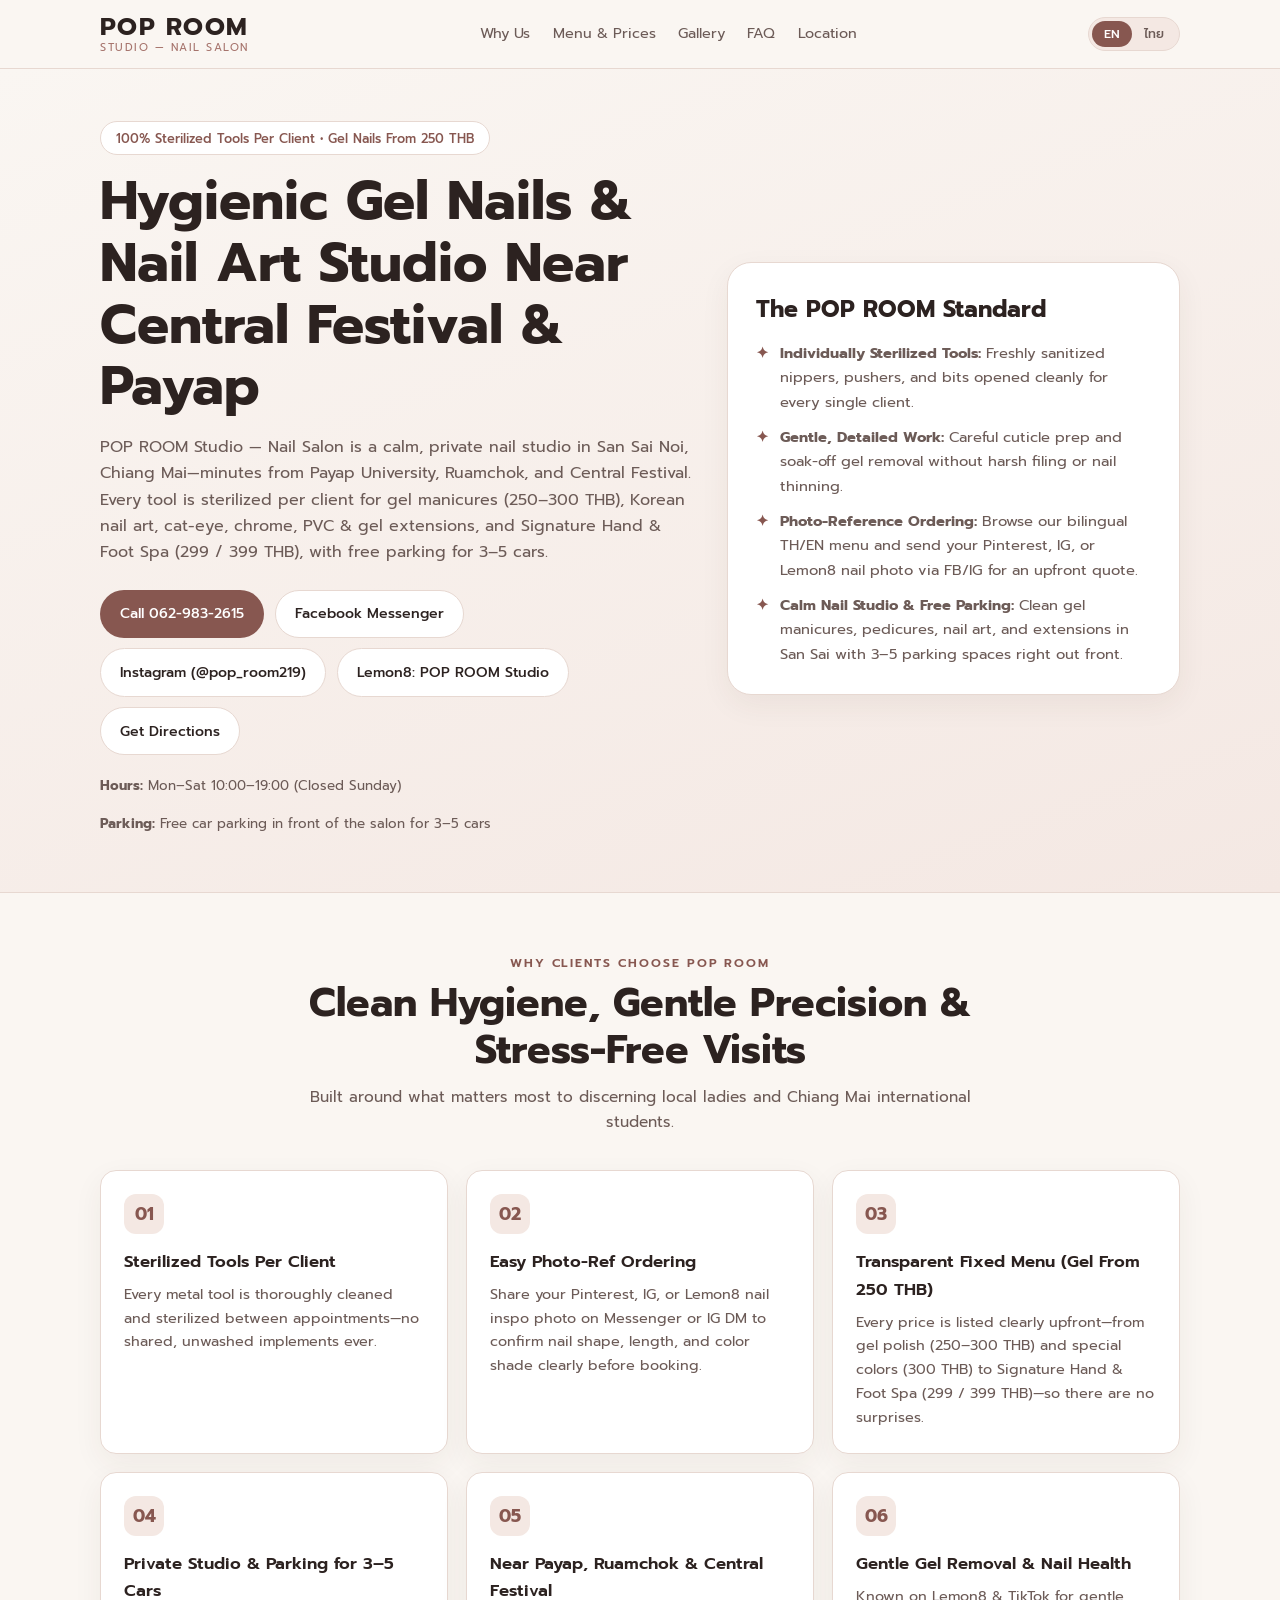
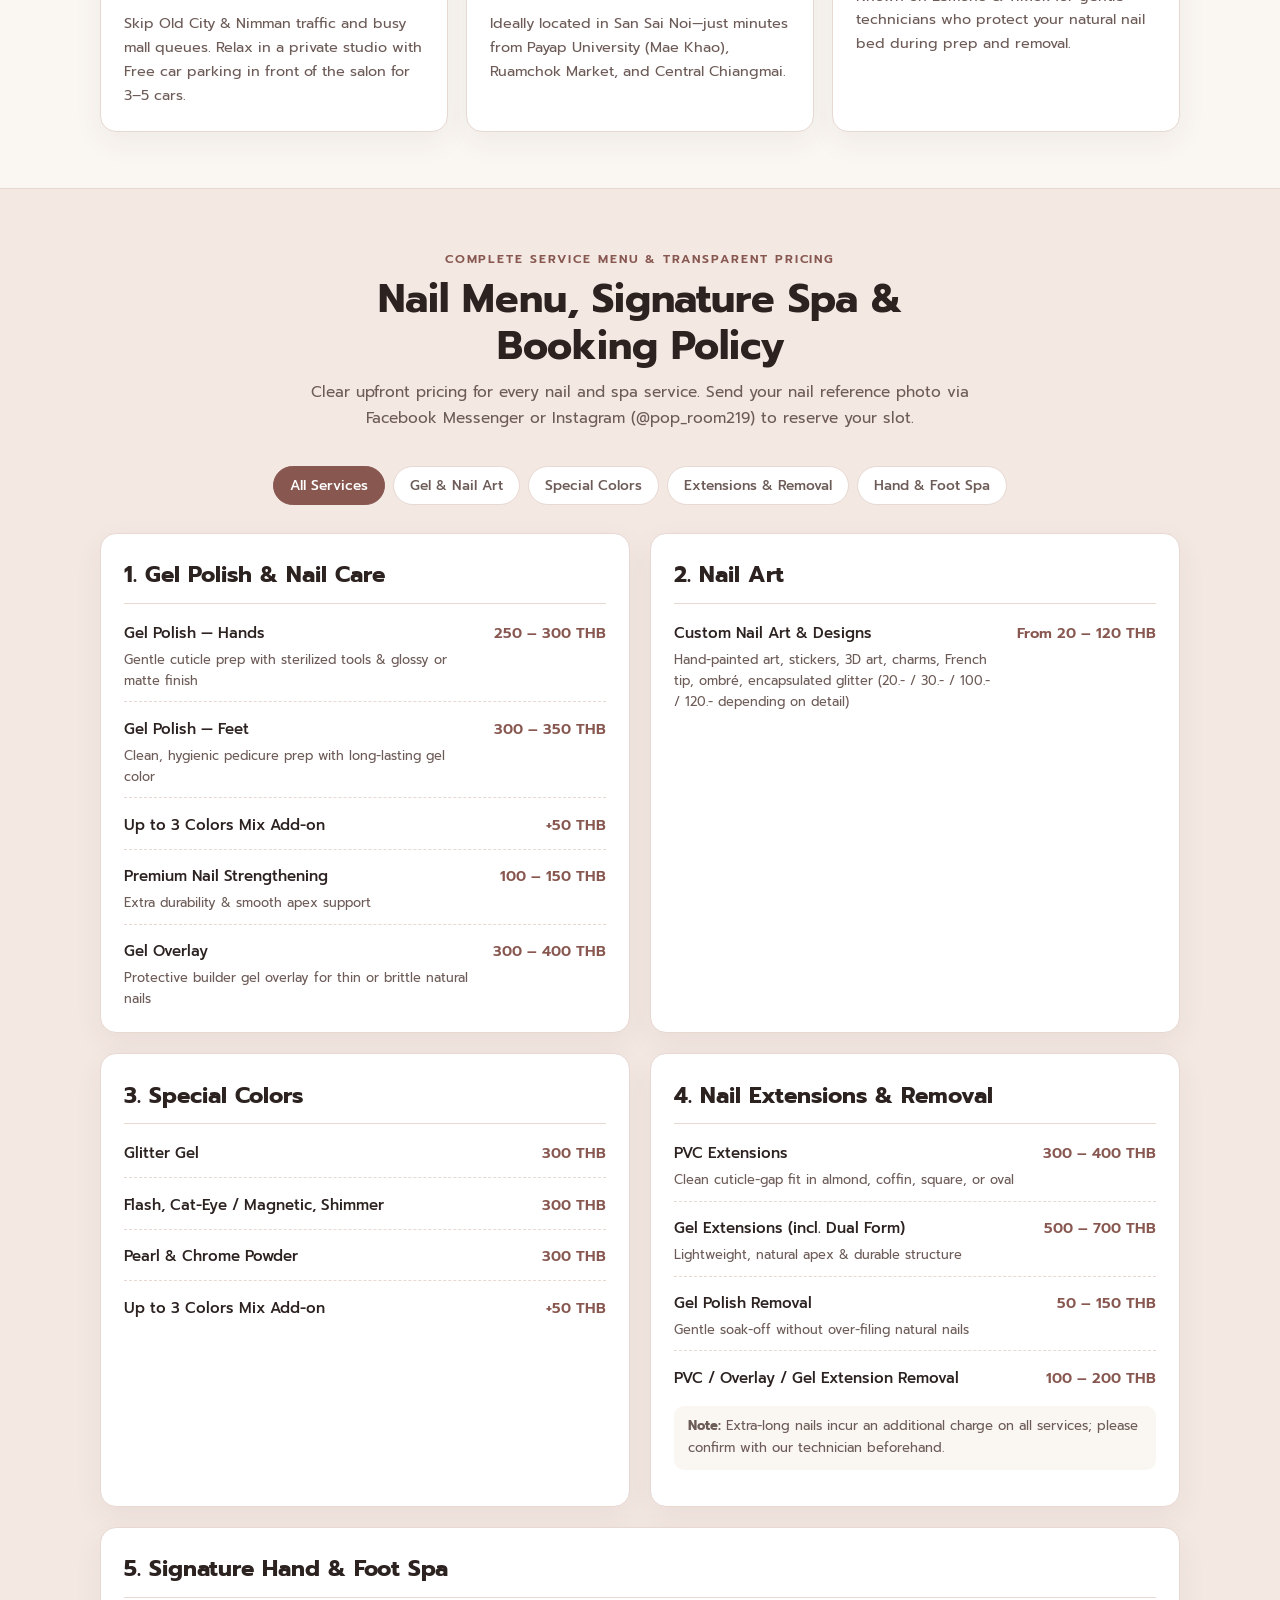
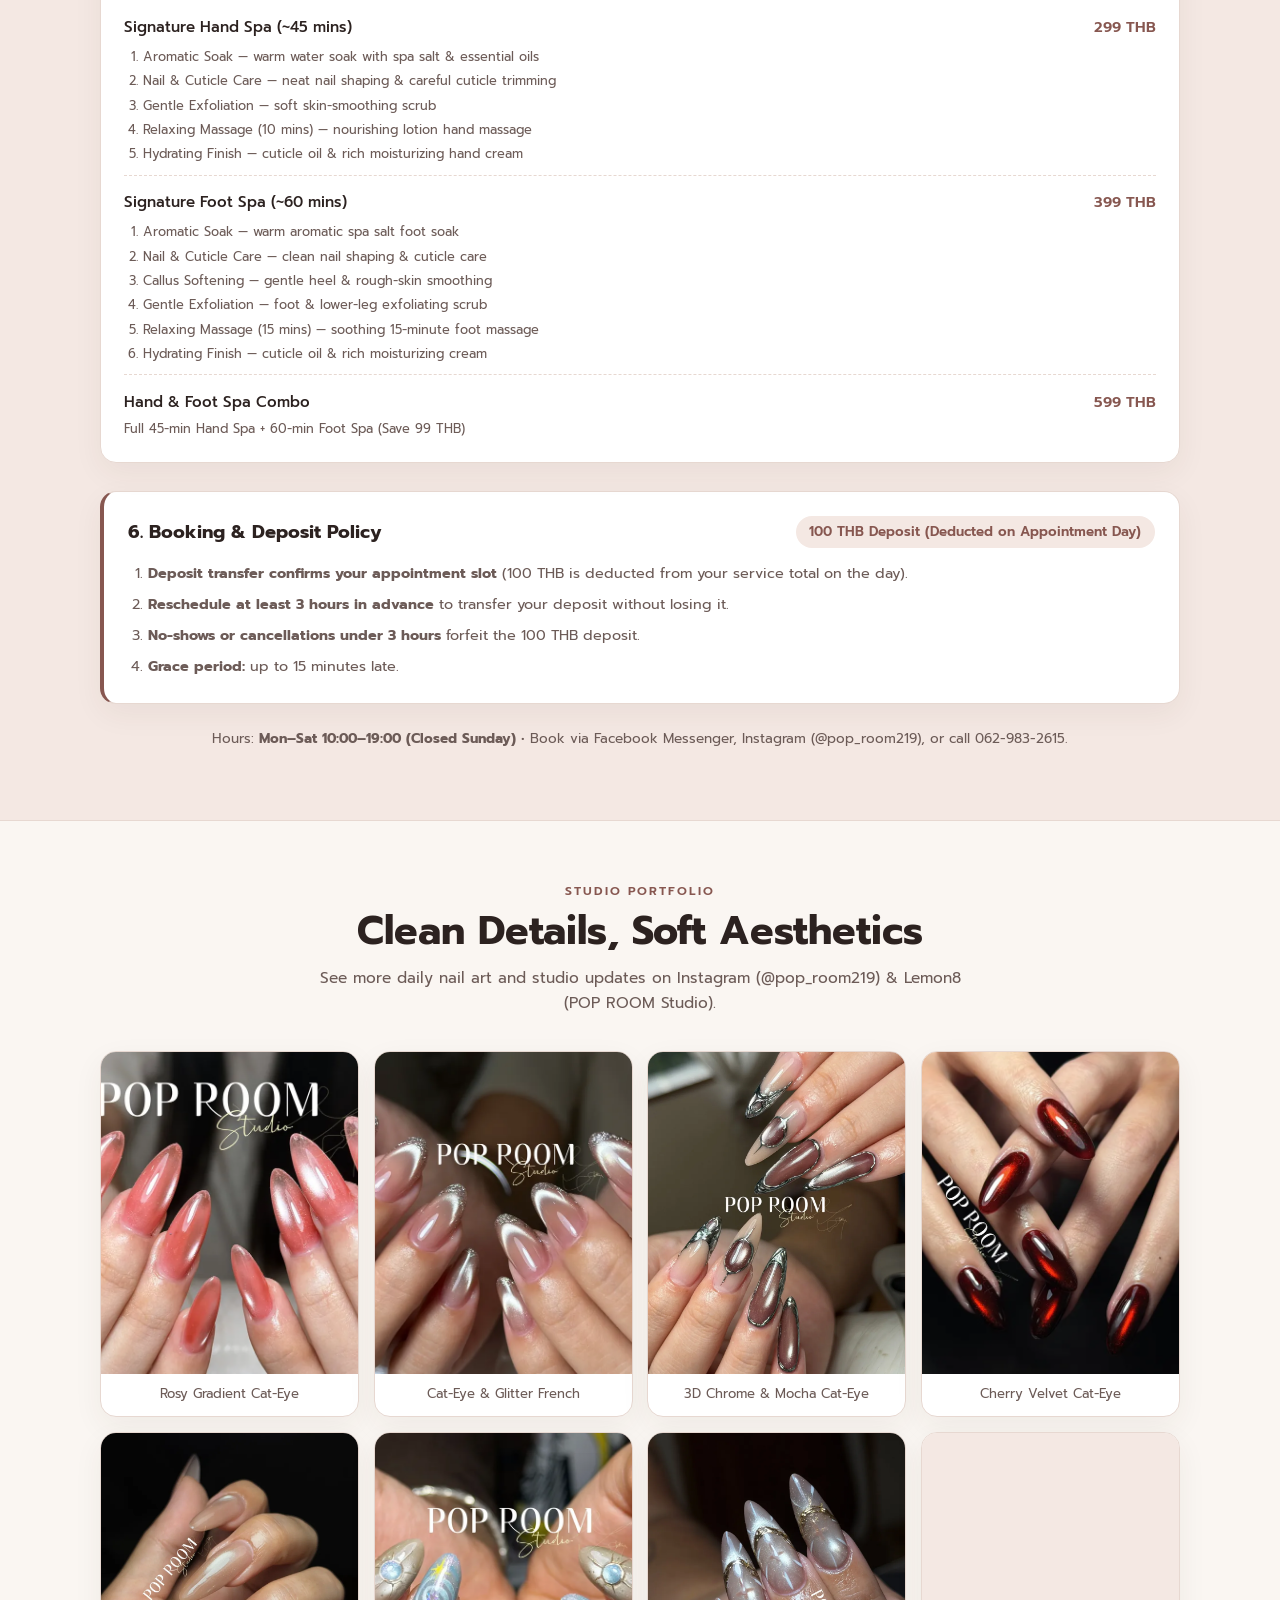
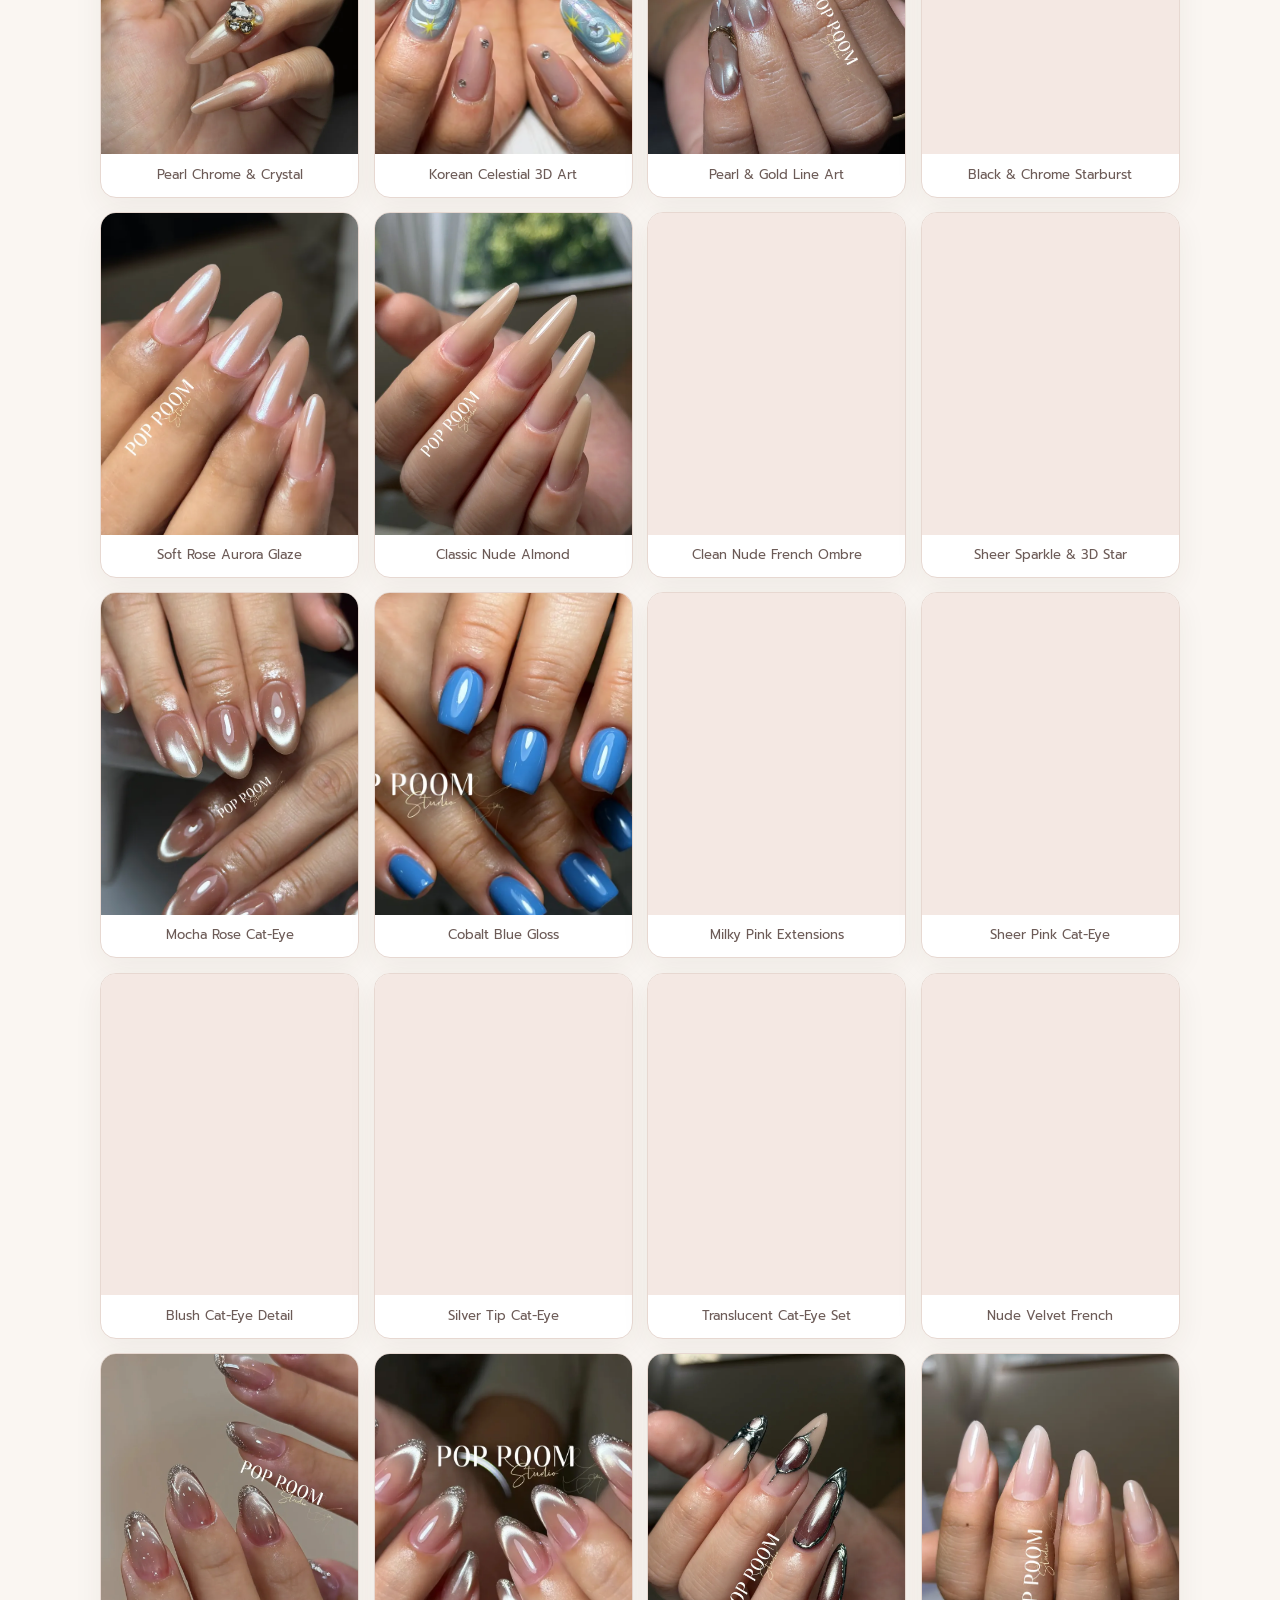
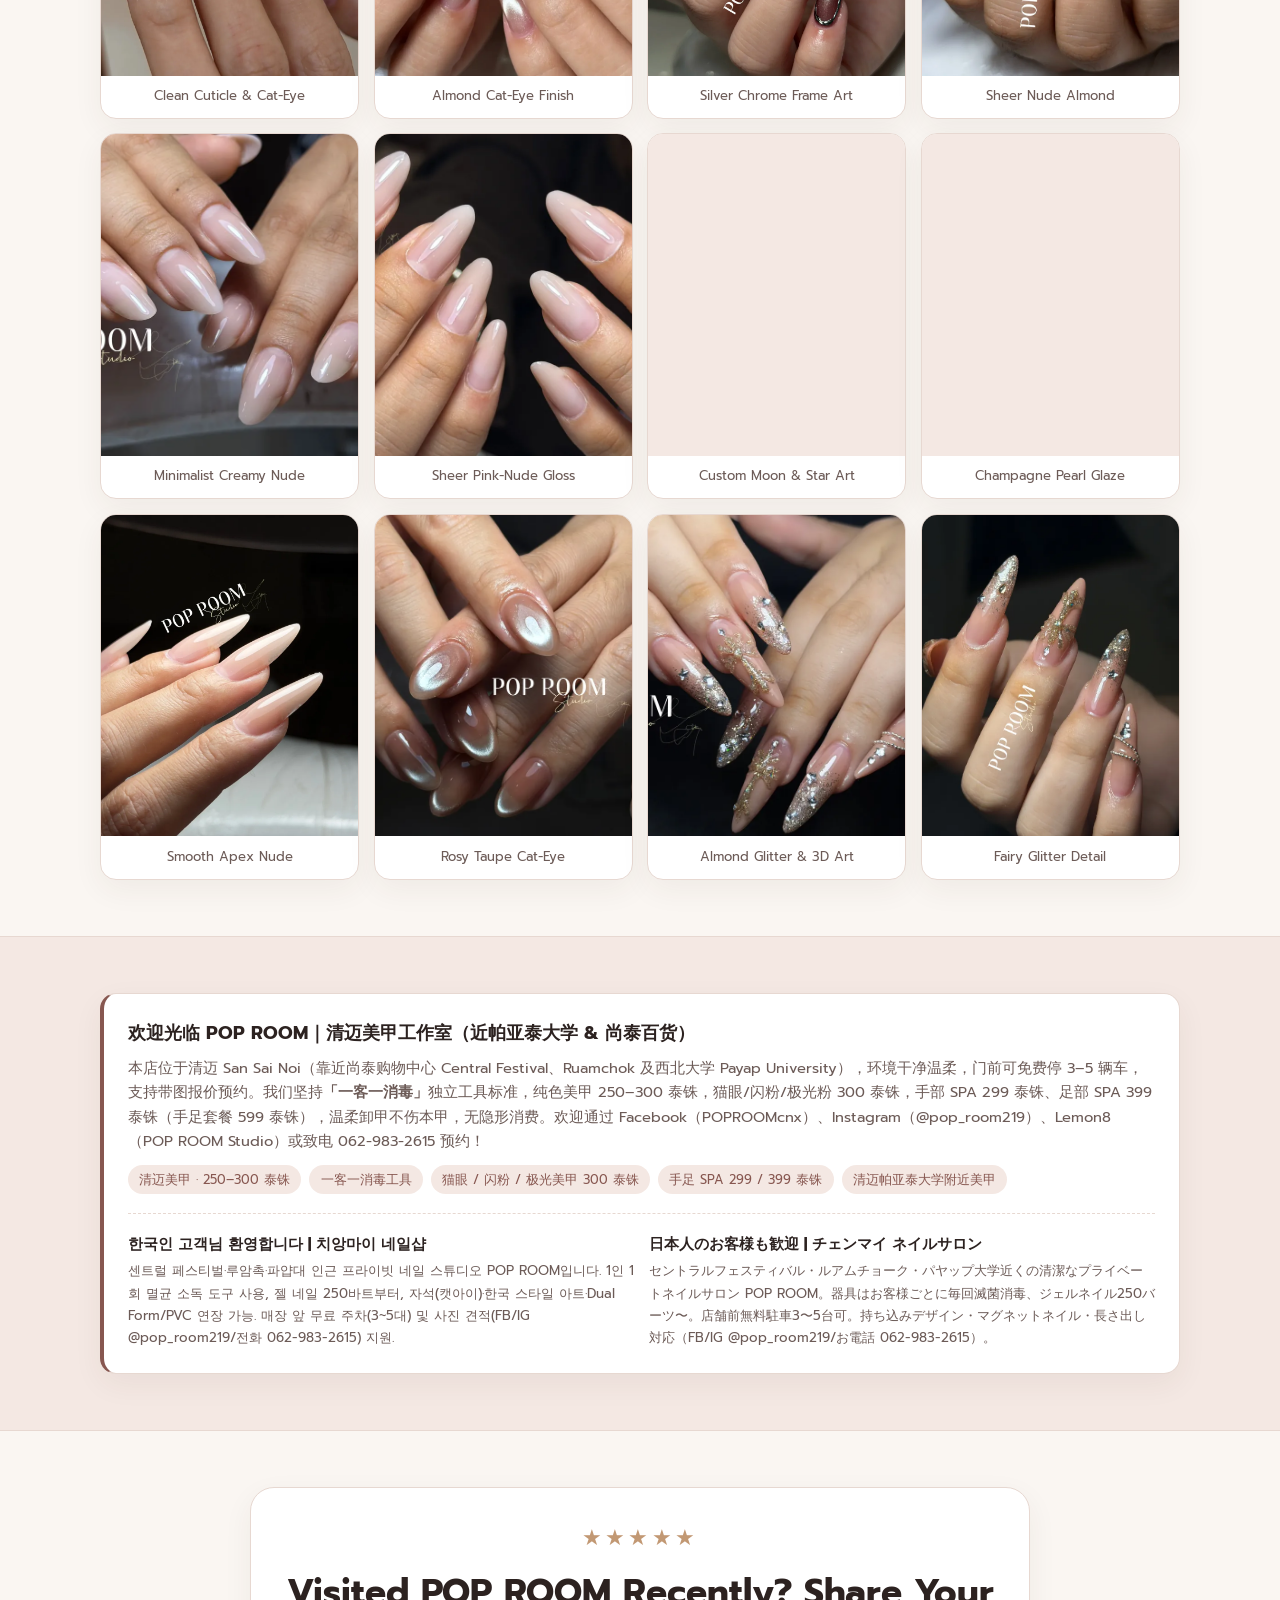
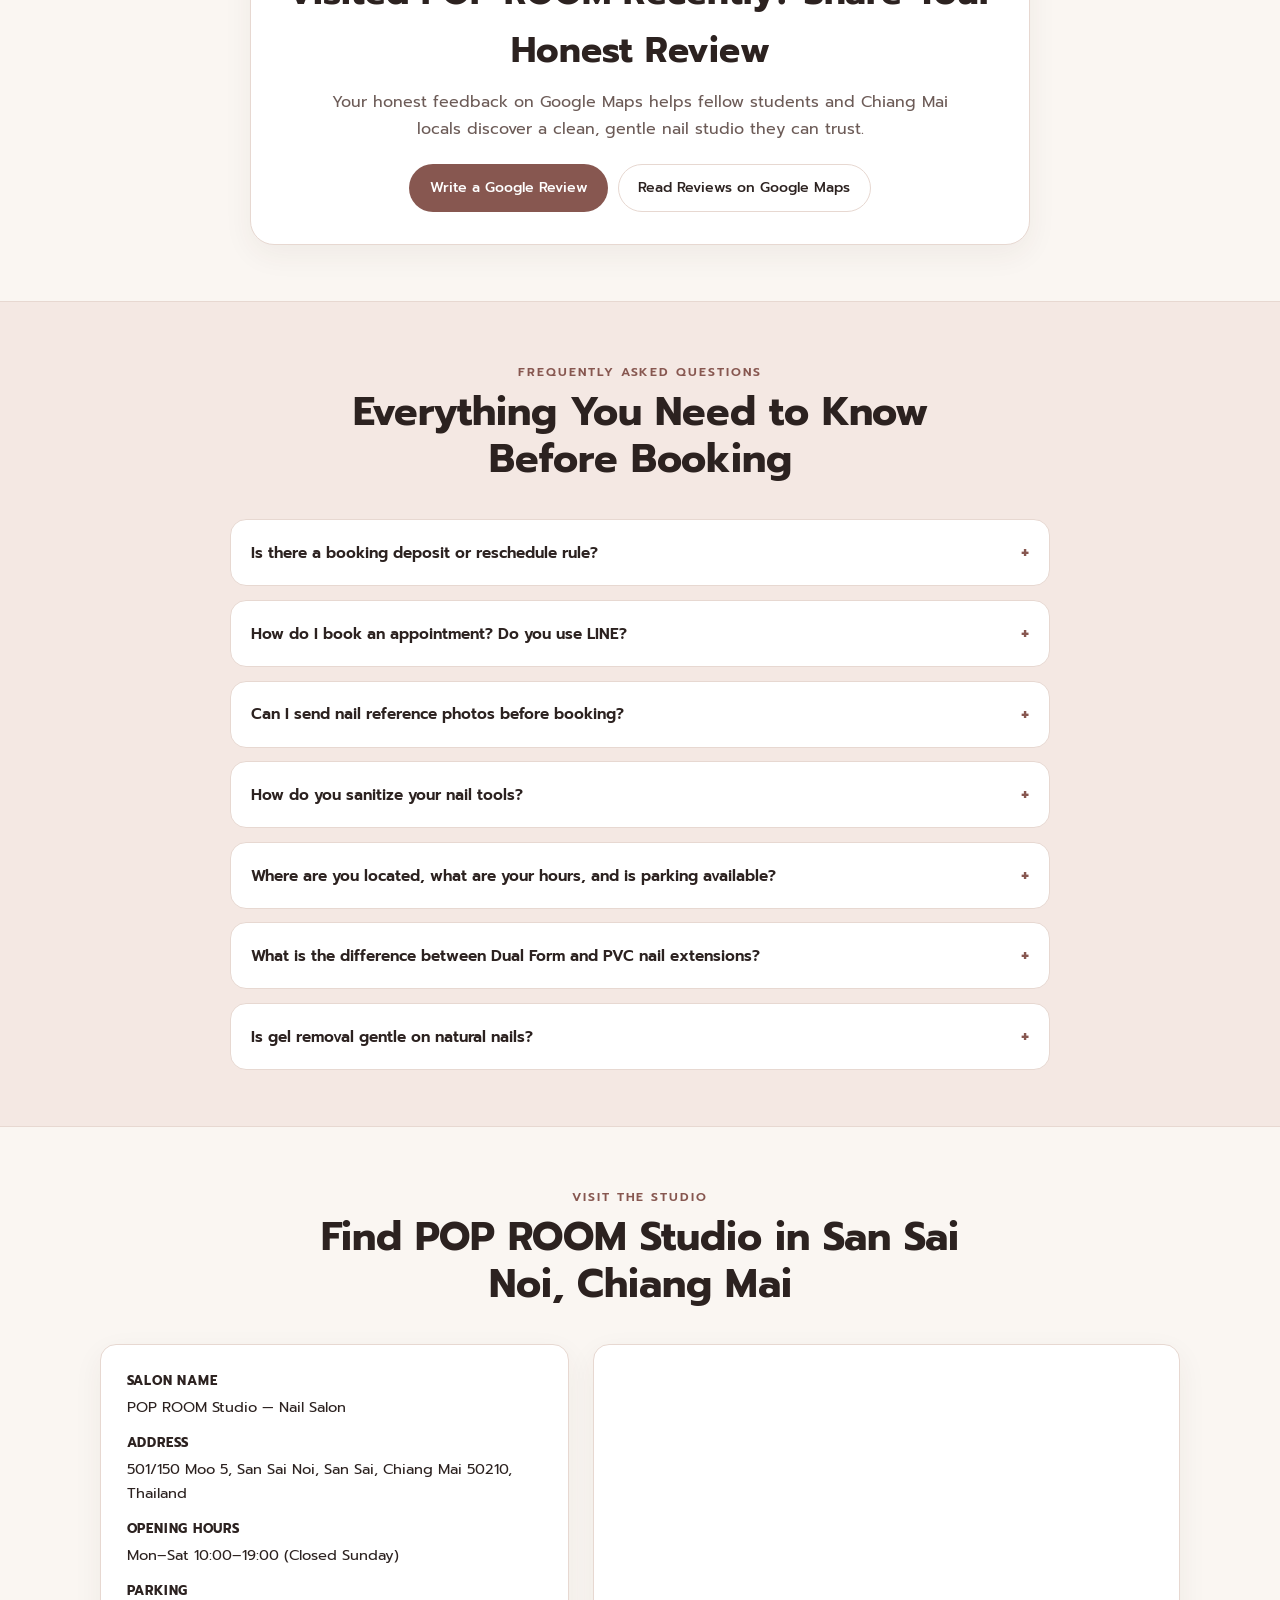
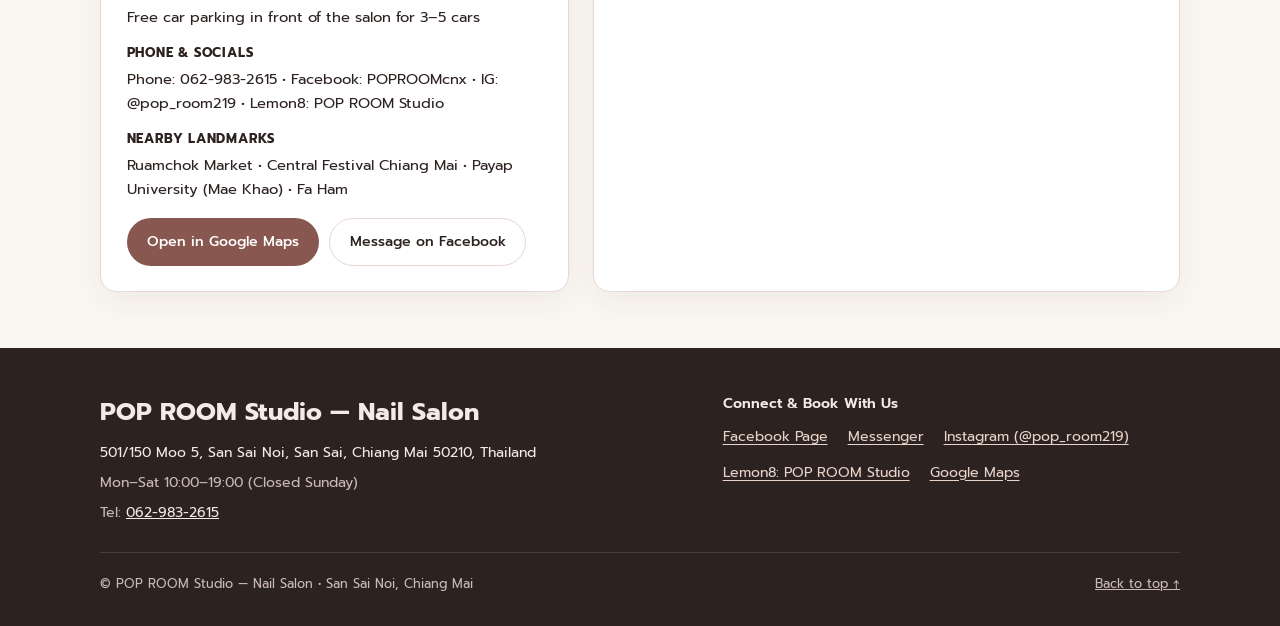
==== commit 3359f66f: "Optimize WebP/JPG images, add Thai /th/ landing page, FAQPage schema, and favicon" ====
--- a/index.html
+++ b/index.html
@@ -3,78 +3,341 @@
 <head>
   <meta charset="UTF-8" />
   <meta name="viewport" content="width=device-width, initial-scale=1.0" />
-  <title>POP ROOM Studio — Nail Salon | San Sai, Chiang Mai (Near Central Festival &amp; Payap)</title>
-  <meta name="description" content="POP ROOM Studio — Nail Salon in San Sai Noi, Chiang Mai near Central Festival, Ruamchok &amp; Payap University. Every tool sterilized per client. Gel manicure 250–300 THB, nail art from 20 THB, cat-eye/chrome 300 THB, extensions, Signature Hand Spa 299 THB &amp; Foot Spa 399 THB, free parking for 3–5 cars." />
-  <meta name="keywords" content="nail salon chiang mai, gel nails chiang mai, hand and foot spa chiang mai, nail salon near central festival chiang mai, nail salon near payap university, hygienic nail salon chiang mai, nail salon ruamchok, korean nail art chiang mai, cat eye nails chiang mai, ร้านทำเล็บ สันทราย เชียงใหม่, ร้านทำเล็บ รวมโชค, ทำเล็บเจล ใกล้ เซ็นทรัลเฟสติวัล เชียงใหม่, สปามือ สปาเท้า เชียงใหม่, ทำเล็บลูกแก้ว เชียงใหม่, ถอดเล็บเจล ไม่ทำลายหน้าเล็บ" />
+  <meta name="google-site-verification" content="QqkRDv3JG2FDxg7XgUeNp2m7oTfSeLNbHQ0nC3gahcs" />
+  <title>POP ROOM Studio — ร้านทำเล็บเจล สปา สันทราย เชียงใหม่ | Nail Salon Near Central Festival &amp; Payap</title>
+  <meta name="description" content="POP ROOM Studio ร้านทำเล็บเจล สปามือเท้า สันทรายน้อย เชียงใหม่ ใกล้เซ็นทรัลเฟสติวัล รวมโชค ม.พายัพ | Private nail salon, 100% sterilized tools 1:1, gel from 250 THB, free parking 3–5 cars." />
+  <meta name="keywords" content="ร้านทำเล็บ สันทราย เชียงใหม่, ร้านทำเล็บ รวมโชค, ทำเล็บเจล ใกล้ เซ็นทรัลเฟสติวัล เชียงใหม่, ร้านทำเล็บ ใกล้ ม.พายัพ, สปามือ สปาเท้า เชียงใหม่, ทำเล็บลูกแก้ว เชียงใหม่, nail salon chiang mai, gel nails chiang mai, nail salon near central festival chiang mai, nail salon near payap university, hygienic nail salon chiang mai" />
   <meta name="robots" content="index, follow" />
+
+  <!-- Icons -->
+  <link rel="icon" href="favicon.svg" type="image/svg+xml" />
+  <link rel="icon" href="favicon-32x32.png" sizes="32x32" type="image/png" />
+  <link rel="apple-touch-icon" href="apple-touch-icon.png" />
 
   <!-- Canonical & Language Alternates -->
   <link rel="canonical" href="https://cnxteejay.github.io/poproom-chiangmai/" />
-  <link rel="alternate" hreflang="en" href="https://cnxteejay.github.io/poproom-chiangmai/?lang=en" />
-  <link rel="alternate" hreflang="th" href="https://cnxteejay.github.io/poproom-chiangmai/?lang=th" />
+  <link rel="alternate" hreflang="en" href="https://cnxteejay.github.io/poproom-chiangmai/" />
+  <link rel="alternate" hreflang="th" href="https://cnxteejay.github.io/poproom-chiangmai/th/" />
   <link rel="alternate" hreflang="x-default" href="https://cnxteejay.github.io/poproom-chiangmai/" />
 
   <!-- Open Graph / Social Sharing -->
   <meta property="og:type" content="website" />
-  <meta property="og:title" content="POP ROOM Studio — Nail Salon | Chiang Mai" />
-  <meta property="og:description" content="Clean nail studio in San Sai Noi near Central Festival, Ruamchok &amp; Payap University. Every tool sterilized per client. Gel manicure starting 250 THB, nail art, Dual Form &amp; PVC extensions. Free parking for 3-5 cars." />
+  <meta property="og:title" content="POP ROOM Studio — ร้านทำเล็บเจล สันทราย เชียงใหม่ | Nail Salon" />
+  <meta property="og:description" content="Clean nail studio in San Sai Noi near Central Festival, Ruamchok &amp; Payap University. ฆ่าเชื้ออุปกรณ์ 1:1 ทาสีเจลเริ่ม 250 บาท สปามือ-เท้า จอดรถฟรี 3-5 คัน" />
   <meta property="og:url" content="https://cnxteejay.github.io/poproom-chiangmai/" />
   <meta property="og:image" content="https://cnxteejay.github.io/poproom-chiangmai/images/IMG_2573.JPG" />
+  <meta property="og:image:width" content="1200" />
+  <meta property="og:image:height" content="675" />
+  <meta property="og:image:alt" content="POP ROOM Studio gel nails in San Sai, Chiang Mai" />
   <meta property="og:locale" content="en_US" />
   <meta property="og:locale:alternate" content="th_TH" />
 
-  <!-- Google Fonts: Unified Prompt & Noto Sans Thai across all headings and body -->
+  <!-- Google Fonts: Unified Prompt & Noto Sans Thai -->
   <link rel="preconnect" href="https://fonts.googleapis.com" />
   <link rel="preconnect" href="https://fonts.gstatic.com" crossorigin />
   <link href="https://fonts.googleapis.com/css2?family=Noto+Sans+Thai:wght@400;500;600;700&family=Prompt:wght@400;500;600;700&display=swap" rel="stylesheet" />
 
   <link rel="stylesheet" href="styles.css" />
 
-  <!-- LocalBusiness / NailSalon Schema.org JSON-LD -->
+  <!-- LocalBusiness (NailSalon) + FAQPage Schema.org JSON-LD -->
   <script id="salon-jsonld" type="application/ld+json">
-  {
-    "@context": "https://schema.org",
-    "@type": "NailSalon",
-    "name": "POP ROOM Studio — Nail Salon",
-    "alternateName": "POP ROOM Studio",
-    "description": "Private, hygienic nail salon in San Sai Noi, Chiang Mai near Central Festival, Ruamchok, and Payap University. Every tool is sterilized per client with gentle, detailed care, gel manicure starting at 250 THB, Korean nail art, cat-eye, Dual Form/PVC extensions, gentle gel removal, and free parking for 3-5 cars.",
-    "url": "https://cnxteejay.github.io/poproom-chiangmai/",
-    "image": [
-      "https://cnxteejay.github.io/poproom-chiangmai/images/IMG_2573.JPG",
-      "https://cnxteejay.github.io/poproom-chiangmai/images/IMG_0904.JPG",
-      "https://cnxteejay.github.io/poproom-chiangmai/images/IMG_1007.JPG",
-      "https://cnxteejay.github.io/poproom-chiangmai/images/IMG_1676.JPG"
-    ],
-    "telephone": "+66629832615",
-    "priceRange": "20 - 700 THB",
-    "hasOfferCatalog":{"@type":"OfferCatalog","name":"POP ROOM Studio Nail & Spa Menu","itemListElement":[{"@type":"OfferCatalog","name":"Gel Polish & Nail Care","itemListElement":[{"@type":"Offer","itemOffered":{"@type":"Service","name":"Gel Polish — Hands"},"priceCurrency":"THB","price":"250-300"},{"@type":"Offer","itemOffered":{"@type":"Service","name":"Gel Polish — Feet"},"priceCurrency":"THB","price":"300-350"},{"@type":"Offer","itemOffered":{"@type":"Service","name":"Up to 3 Colors Mix Add-on"},"priceCurrency":"THB","price":"50"},{"@type":"Offer","itemOffered":{"@type":"Service","name":"Premium Nail Strengthening"},"priceCurrency":"THB","price":"100-150"},{"@type":"Offer","itemOffered":{"@type":"Service","name":"Gel Overlay"},"priceCurrency":"THB","price":"300-400"}]},{"@type":"OfferCatalog","name":"Nail Art","itemListElement":[{"@type":"Offer","itemOffered":{"@type":"Service","name":"Hand-painted art, stickers, 3D art, charms, French tip, ombré, encapsulated glitter"},"priceCurrency":"THB","price":"20-120"}]},{"@type":"OfferCatalog","name":"Special Colors","itemListElement":[{"@type":"Offer","itemOffered":{"@type":"Service","name":"Glitter Gel"},"priceCurrency":"THB","price":"300"},{"@type":"Offer","itemOffered":{"@type":"Service","name":"Flash, Cat-Eye / Magnetic, Shimmer"},"priceCurrency":"THB","price":"300"},{"@type":"Offer","itemOffered":{"@type":"Service","name":"Pearl, Chrome Powder"},"priceCurrency":"THB","price":"300"}]},{"@type":"OfferCatalog","name":"Nail Extensions & Removal","itemListElement":[{"@type":"Offer","itemOffered":{"@type":"Service","name":"PVC Extensions"},"priceCurrency":"THB","price":"300-400"},{"@type":"Offer","itemOffered":{"@type":"Service","name":"Gel Extensions"},"priceCurrency":"THB","price":"500-700"},{"@type":"Offer","itemOffered":{"@type":"Service","name":"Gel Polish Removal"},"priceCurrency":"THB","price":"50-150"},{"@type":"Offer","itemOffered":{"@type":"Service","name":"PVC / Overlay / Gel Extension Removal"},"priceCurrency":"THB","price":"100-200"}]},{"@type":"OfferCatalog","name":"Signature Hand & Foot Spa","itemListElement":[{"@type":"Offer","itemOffered":{"@type":"Service","name":"Signature Hand Spa (~45 mins)"},"priceCurrency":"THB","price":"299"},{"@type":"Offer","itemOffered":{"@type":"Service","name":"Signature Foot Spa (~60 mins)"},"priceCurrency":"THB","price":"399"},{"@type":"Offer","itemOffered":{"@type":"Service","name":"Hand & Foot Spa Combo (Save 99 THB)"},"priceCurrency":"THB","price":"599"}]}]},
-    "address": {
-      "@type": "PostalAddress",
-      "streetAddress": "501/150 Moo 5, San Sai Noi",
-      "addressLocality": "San Sai",
-      "addressRegion": "Chiang Mai",
-      "postalCode": "50210",
-      "addressCountry": "TH"
+{
+  "@context": "https://schema.org",
+  "@graph": [
+    {
+      "@type": "NailSalon",
+      "@id": "https://cnxteejay.github.io/poproom-chiangmai/#salon",
+      "name": "POP ROOM Studio — Nail Salon",
+      "alternateName": "POP ROOM Studio",
+      "description": "Private, hygienic nail salon in San Sai Noi, Chiang Mai near Central Festival, Ruamchok, and Payap University. Every tool is sterilized per client with gentle, detailed care, gel manicure starting at 250 THB, Korean nail art, cat-eye, Dual Form/PVC extensions, gentle gel removal, and free parking for 3-5 cars.",
+      "url": "https://cnxteejay.github.io/poproom-chiangmai/",
+      "image": [
+        "https://cnxteejay.github.io/poproom-chiangmai/images/IMG_2573.JPG",
+        "https://cnxteejay.github.io/poproom-chiangmai/images/IMG_0904.JPG",
+        "https://cnxteejay.github.io/poproom-chiangmai/images/IMG_1007.JPG",
+        "https://cnxteejay.github.io/poproom-chiangmai/images/IMG_1676.JPG"
+      ],
+      "telephone": "+66629832615",
+      "priceRange": "20 - 700 THB",
+      "hasOfferCatalog": {
+        "@type": "OfferCatalog",
+        "name": "POP ROOM Studio Nail & Spa Menu",
+        "itemListElement": [
+          {
+            "@type": "OfferCatalog",
+            "name": "Gel Polish & Nail Care",
+            "itemListElement": [
+              {
+                "@type": "Offer",
+                "itemOffered": {
+                  "@type": "Service",
+                  "name": "Gel Polish — Hands"
+                },
+                "priceCurrency": "THB",
+                "price": "250-300"
+              },
+              {
+                "@type": "Offer",
+                "itemOffered": {
+                  "@type": "Service",
+                  "name": "Gel Polish — Feet"
+                },
+                "priceCurrency": "THB",
+                "price": "300-350"
+              },
+              {
+                "@type": "Offer",
+                "itemOffered": {
+                  "@type": "Service",
+                  "name": "Up to 3 Colors Mix Add-on"
+                },
+                "priceCurrency": "THB",
+                "price": "50"
+              },
+              {
+                "@type": "Offer",
+                "itemOffered": {
+                  "@type": "Service",
+                  "name": "Premium Nail Strengthening"
+                },
+                "priceCurrency": "THB",
+                "price": "100-150"
+              },
+              {
+                "@type": "Offer",
+                "itemOffered": {
+                  "@type": "Service",
+                  "name": "Gel Overlay"
+                },
+                "priceCurrency": "THB",
+                "price": "300-400"
+              }
+            ]
+          },
+          {
+            "@type": "OfferCatalog",
+            "name": "Nail Art",
+            "itemListElement": [
+              {
+                "@type": "Offer",
+                "itemOffered": {
+                  "@type": "Service",
+                  "name": "Hand-painted art, stickers, 3D art, charms, French tip, ombré, encapsulated glitter"
+                },
+                "priceCurrency": "THB",
+                "price": "20-120"
+              }
+            ]
+          },
+          {
+            "@type": "OfferCatalog",
+            "name": "Special Colors",
+            "itemListElement": [
+              {
+                "@type": "Offer",
+                "itemOffered": {
+                  "@type": "Service",
+                  "name": "Glitter Gel"
+                },
+                "priceCurrency": "THB",
+                "price": "300"
+              },
+              {
+                "@type": "Offer",
+                "itemOffered": {
+                  "@type": "Service",
+                  "name": "Flash, Cat-Eye / Magnetic, Shimmer"
+                },
+                "priceCurrency": "THB",
+                "price": "300"
+              },
+              {
+                "@type": "Offer",
+                "itemOffered": {
+                  "@type": "Service",
+                  "name": "Pearl, Chrome Powder"
+                },
+                "priceCurrency": "THB",
+                "price": "300"
+              }
+            ]
+          },
+          {
+            "@type": "OfferCatalog",
+            "name": "Nail Extensions & Removal",
+            "itemListElement": [
+              {
+                "@type": "Offer",
+                "itemOffered": {
+                  "@type": "Service",
+                  "name": "PVC Extensions"
+                },
+                "priceCurrency": "THB",
+                "price": "300-400"
+              },
+              {
+                "@type": "Offer",
+                "itemOffered": {
+                  "@type": "Service",
+                  "name": "Gel Extensions (Dual Form)"
+                },
+                "priceCurrency": "THB",
+                "price": "500-700"
+              },
+              {
+                "@type": "Offer",
+                "itemOffered": {
+                  "@type": "Service",
+                  "name": "Gel Polish Removal"
+                },
+                "priceCurrency": "THB",
+                "price": "50-150"
+              },
+              {
+                "@type": "Offer",
+                "itemOffered": {
+                  "@type": "Service",
+                  "name": "PVC / Overlay / Gel Extension Removal"
+                },
+                "priceCurrency": "THB",
+                "price": "100-200"
+              }
+            ]
+          },
+          {
+            "@type": "OfferCatalog",
+            "name": "Signature Hand & Foot Spa",
+            "itemListElement": [
+              {
+                "@type": "Offer",
+                "itemOffered": {
+                  "@type": "Service",
+                  "name": "Signature Hand Spa (~45 mins)"
+                },
+                "priceCurrency": "THB",
+                "price": "299"
+              },
+              {
+                "@type": "Offer",
+                "itemOffered": {
+                  "@type": "Service",
+                  "name": "Signature Foot Spa (~60 mins)"
+                },
+                "priceCurrency": "THB",
+                "price": "399"
+              },
+              {
+                "@type": "Offer",
+                "itemOffered": {
+                  "@type": "Service",
+                  "name": "Hand & Foot Spa Combo (Save 99 THB)"
+                },
+                "priceCurrency": "THB",
+                "price": "599"
+              }
+            ]
+          }
+        ]
+      },
+      "address": {
+        "@type": "PostalAddress",
+        "streetAddress": "501/150 Moo 5, San Sai Noi",
+        "addressLocality": "San Sai",
+        "addressRegion": "Chiang Mai",
+        "postalCode": "50210",
+        "addressCountry": "TH"
+      },
+      "geo": {
+        "@type": "GeoCoordinates",
+        "latitude": 18.8225738,
+        "longitude": 99.0273395
+      },
+      "hasMap": "https://maps.app.goo.gl/mrtoSmJYkp8KDuG86",
+      "openingHours": "Mo-Sa 10:00-19:00",
+      "openingHoursSpecification": [
+        {
+          "@type": "OpeningHoursSpecification",
+          "dayOfWeek": [
+            "Monday",
+            "Tuesday",
+            "Wednesday",
+            "Thursday",
+            "Friday",
+            "Saturday"
+          ],
+          "opens": "10:00",
+          "closes": "19:00"
+        }
+      ],
+      "areaServed": [
+        "San Sai, Chiang Mai",
+        "Ruamchok, Chiang Mai",
+        "Fa Ham, Chiang Mai",
+        "Central Festival Chiang Mai",
+        "Payap University Mae Khao"
+      ],
+      "sameAs": [
+        "https://www.facebook.com/POPROOMcnx",
+        "https://www.instagram.com/pop_room219/",
+        "https://www.lemon8-app.com/discover/pop%20room%20studio%20chiang%20mai",
+        "https://maps.app.goo.gl/mrtoSmJYkp8KDuG86"
+      ]
     },
-    "geo": {
-      "@type": "GeoCoordinates",
-      "latitude": 18.8225738,
-      "longitude": 99.0273395
-    },
-    "hasMap": "https://maps.app.goo.gl/mrtoSmJYkp8KDuG86",
-    "openingHours": "Mo-Sa 10:00-19:00",
-    "areaServed": [
-      "San Sai, Chiang Mai",
-      "Ruamchok, Chiang Mai",
-      "Fa Ham, Chiang Mai",
-      "Central Festival Chiang Mai",
-      "Payap University Mae Khao"
-    ],
-    "sameAs": [
-      "https://www.facebook.com/POPROOMcnx",
-      "https://www.instagram.com/pop_room219/"
-    ]
-  }
+    {
+      "@type": "FAQPage",
+      "mainEntity": [
+        {
+          "@type": "Question",
+          "name": "Is there a booking deposit or reschedule rule?",
+          "acceptedAnswer": {
+            "@type": "Answer",
+            "text": "Yes, a 100 THB booking deposit confirms your slot and is deducted from your service total on appointment day. You can reschedule at least 3 hours in advance without losing your deposit. No-shows or cancellations under 3 hours forfeit the deposit, and there is a 15-minute late grace period."
+          }
+        },
+        {
+          "@type": "Question",
+          "name": "How do I book an appointment? Do you use LINE?",
+          "acceptedAnswer": {
+            "@type": "Answer",
+            "text": "We book via Facebook Messenger (POPROOMcnx), Instagram DM (@pop_room219), Lemon8 (POP ROOM Studio), or Phone (062-983-2615). We do not use LINE or WhatsApp."
+          }
+        },
+        {
+          "@type": "Question",
+          "name": "Can I send nail reference photos before booking?",
+          "acceptedAnswer": {
+            "@type": "Answer",
+            "text": "Yes! You can send Pinterest, Instagram, Xiaohongshu, or Lemon8 nail photos via Facebook Messenger or IG DM so we can confirm nail shape, length, and transparent pricing upfront."
+          }
+        },
+        {
+          "@type": "Question",
+          "name": "How do you sanitize your nail tools?",
+          "acceptedAnswer": {
+            "@type": "Answer",
+            "text": "Every metal tool (cuticle nippers, pushers, drill bits) is thoroughly cleaned and sterilized for each individual client before your appointment starts."
+          }
+        },
+        {
+          "@type": "Question",
+          "name": "Where are you located, what are your hours, and is parking available?",
+          "acceptedAnswer": {
+            "@type": "Answer",
+            "text": "We are at 501/150 Moo 5, San Sai Noi, San Sai, Chiang Mai 50210 near Central Festival Chiang Mai, Ruamchok Market, Fa Ham, and Payap University. Open Mon-Sat 10:00-19:00 (Closed Sunday) with free car parking in front of the salon for 3-5 cars."
+          }
+        },
+        {
+          "@type": "Question",
+          "name": "What is the difference between Dual Form and PVC nail extensions?",
+          "acceptedAnswer": {
+            "@type": "Answer",
+            "text": "Dual Form uses sculpted gel inside reusable molds for a natural, lightweight, durable apex, while PVC extensions attach pre-shaped soft tips for fast, uniform length. Gel removal is done gently without over-filing natural nails."
+          }
+        }
+      ]
+    }
+  ]
+}
   </script>
 
   <script src="site-config.js" defer></script>
@@ -114,7 +377,7 @@
 
       <div class="lang-switch" role="group" aria-label="Language Switcher">
         <button type="button" class="lang-btn active" data-set-lang="en" aria-pressed="true">EN</button>
-        <button type="button" class="lang-btn" data-set-lang="th" aria-pressed="false">ไทย</button>
+        <a class="lang-btn" href="th/" hreflang="th">ไทย</a>
       </div>
     </div>
   </header>
@@ -543,38 +806,38 @@
         </div>
 
         <div class="gallery-grid" id="gallery-grid">
-  <figure class="gallery-item"><img src="images/IMG_2573.JPG" alt="Rosy coral gradient magnetic cat-eye gel nails at POP ROOM Chiang Mai" /><figcaption><span data-lang="en">Rosy Gradient Cat-Eye</span><span data-lang="th" lang="th">ลูกแก้วชมพูพีชออมเบร</span></figcaption></figure>
-  <figure class="gallery-item"><img src="images/IMG_0904.JPG" alt="Sheer blush cat-eye gel manicure with silver glitter French tips at POP ROOM" /><figcaption><span data-lang="en">Cat-Eye &amp; Glitter French</span><span data-lang="th" lang="th">ลูกแก้วเฟรนช์ปลายกลิตเตอร์</span></figcaption></figure>
-  <figure class="gallery-item"><img src="images/IMG_1007.JPG" alt="Chocolate brown cat-eye and 3D silver chrome frame nail art Chiang Mai" /><figcaption><span data-lang="en">3D Chrome &amp; Mocha Cat-Eye</span><span data-lang="th" lang="th">โครมเงินนูน &amp; ลูกแก้วน้ำตาล</span></figcaption></figure>
-  <figure class="gallery-item"><img src="images/IMG_1619.JPG" alt="Deep cherry red velvet magnetic cat-eye almond gel nails Chiang Mai" /><figcaption><span data-lang="en">Cherry Velvet Cat-Eye</span><span data-lang="th" lang="th">สีลูกแก้วแดงเชอร์รี่หรูหรา</span></figcaption></figure>
-  <figure class="gallery-item"><img src="images/IMG_1676.JPG" alt="Champagne pearl chrome almond nail extensions with crystal charm POP ROOM" /><figcaption><span data-lang="en">Pearl Chrome &amp; Crystal</span><span data-lang="th" lang="th">มุกแชมเปญ &amp; อะไหล่เพชร</span></figcaption></figure>
-  <figure class="gallery-item"><img src="images/IMG_1067.JPG" alt="Korean-style celestial moon and star 3D gel nail art at POP ROOM Chiang Mai" /><figcaption><span data-lang="en">Korean Celestial 3D Art</span><span data-lang="th" lang="th">เพ้นท์ลายเกาหลี 3D ดวงดาว</span></figcaption></figure>
-  <figure class="gallery-item"><img src="images/IMG_2211.JPG" alt="Pearl shimmer almond nails with delicate gold 3D metallic line art" /><figcaption><span data-lang="en">Pearl &amp; Gold Line Art</span><span data-lang="th" lang="th">สีมุกเพ้นท์เส้นทองนูน</span></figcaption></figure>
-  <figure class="gallery-item"><img src="images/IMG_2212.JPG" alt="Glossy black and metallic silver starburst chrome almond nail art" /><figcaption><span data-lang="en">Black &amp; Chrome Starburst</span><span data-lang="th" lang="th">เจลดำเพ้นท์โครมเงิน</span></figcaption></figure>
-  <figure class="gallery-item"><img src="images/IMG_1165.JPG" alt="Soft rose-pearl glazed aura gel manicure San Sai Chiang Mai" /><figcaption><span data-lang="en">Soft Rose Aurora Glaze</span><span data-lang="th" lang="th">ชมพูนู้ดมุกออร่า</span></figcaption></figure>
-  <figure class="gallery-item"><img src="images/IMG_1009.JPG" alt="Classic milky nude almond gel nail extensions near Central Festival Chiang Mai" /><figcaption><span data-lang="en">Classic Nude Almond</span><span data-lang="th" lang="th">สีนู้ดนมทรงอัลมอนด์</span></figcaption></figure>
-  <figure class="gallery-item"><img src="images/IMG_2571.JPG" alt="Clean square-tip sheer milk-nude French ombre gel manicure" /><figcaption><span data-lang="en">Clean Nude French Ombre</span><span data-lang="th" lang="th">นู้ดออมเบรทรงเหลี่ยมคลีนๆ</span></figcaption></figure>
-  <figure class="gallery-item"><img src="images/IMG_2576.JPG" alt="Sheer nude sparkle and 3D star Korean fairy-core nail art Chiang Mai" /><figcaption><span data-lang="en">Sheer Sparkle &amp; 3D Star</span><span data-lang="th" lang="th">กลิตเตอร์วิ้ง &amp; ปั้นดาว 3D</span></figcaption></figure>
-  <figure class="gallery-item"><img src="images/IMG_2574.JPG" alt="Velvet mocha-rose magnetic cat-eye oval gel nails at POP ROOM" /><figcaption><span data-lang="en">Mocha Rose Cat-Eye</span><span data-lang="th" lang="th">ลูกแก้วมอคค่าชมพูตุ่น</span></figcaption></figure>
-  <figure class="gallery-item"><img src="images/IMG_2572.JPG" alt="Vibrant cobalt blue glossy square gel manicure San Sai Chiang Mai" /><figcaption><span data-lang="en">Cobalt Blue Gloss</span><span data-lang="th" lang="th">เจลสีฟ้าโคบอลต์เงาวาว</span></figcaption></figure>
-  <figure class="gallery-item"><img src="images/IMG_1673.JPG" alt="Sheer milky-pink natural almond gel extensions at POP ROOM Studio" /><figcaption><span data-lang="en">Milky Pink Extensions</span><span data-lang="th" lang="th">ต่อเล็บชมพูนมธรรมชาติ</span></figcaption></figure>
-  <figure class="gallery-item"><img src="images/IMG_2570.JPG" alt="Sheer pink magnetic cat-eye with fine shimmer almond nails" /><figcaption><span data-lang="en">Sheer Pink Cat-Eye</span><span data-lang="th" lang="th">ลูกแก้วชมพูใสเล่นแสง</span></figcaption></figure>
-  <figure class="gallery-item"><img src="images/IMG_0991.JPG" alt="Close-up sheer blush cat-eye and silver French tip gel nails" /><figcaption><span data-lang="en">Blush Cat-Eye Detail</span><span data-lang="th" lang="th">ดีเทลลูกแก้วเฟรนช์เงิน</span></figcaption></figure>
-  <figure class="gallery-item"><img src="images/IMG_0992.JPG" alt="Side angle cat-eye gel manicure with fine silver glitter tips" /><figcaption><span data-lang="en">Silver Tip Cat-Eye</span><span data-lang="th" lang="th">ลูกแก้วปลายกลิตเตอร์</span></figcaption></figure>
-  <figure class="gallery-item"><img src="images/IMG_0999.JPG" alt="Soft translucent cat-eye French tip gel manicure both hands" /><figcaption><span data-lang="en">Translucent Cat-Eye Set</span><span data-lang="th" lang="th">ลูกแก้วใสปลายเงิน</span></figcaption></figure>
-  <figure class="gallery-item"><img src="images/IMG_1001.JPG" alt="Velvet magnetic cat-eye French manicure in soft nude tone" /><figcaption><span data-lang="en">Nude Velvet French</span><span data-lang="th" lang="th">นู้ดลูกแก้วเฟรนช์หรู</span></figcaption></figure>
-  <figure class="gallery-item"><img src="images/IMG_1002.JPG" alt="Clean cuticle prep and sheer cat-eye French gel nails" /><figcaption><span data-lang="en">Clean Cuticle &amp; Cat-Eye</span><span data-lang="th" lang="th">งานเก็บหนังเนียนละเอียด</span></figcaption></figure>
-  <figure class="gallery-item"><img src="images/IMG_1003.JPG" alt="Symmetrical almond cat-eye French gel nails at POP ROOM" /><figcaption><span data-lang="en">Almond Cat-Eye Finish</span><span data-lang="th" lang="th">ทรงอัลมอนด์ลูกแก้ว</span></figcaption></figure>
-  <figure class="gallery-item"><img src="images/IMG_1008.JPG" alt="Metallic silver chrome outline and brown cat-eye accent nails" /><figcaption><span data-lang="en">Silver Chrome Frame Art</span><span data-lang="th" lang="th">กรอบโครมเงินสไตล์เก๋</span></figcaption></figure>
-  <figure class="gallery-item"><img src="images/IMG_1064.JPG" alt="Sheer nude almond gel extensions front view at POP ROOM" /><figcaption><span data-lang="en">Sheer Nude Almond</span><span data-lang="th" lang="th">ต่อเล็บสีนู้ดละมุน</span></figcaption></figure>
-  <figure class="gallery-item"><img src="images/IMG_1065.JPG" alt="Minimalist creamy nude gel manicure both hands POP ROOM" /><figcaption><span data-lang="en">Minimalist Creamy Nude</span><span data-lang="th" lang="th">นู้ดครีมมินิมอลดูแพง</span></figcaption></figure>
-  <figure class="gallery-item"><img src="images/IMG_1066.JPG" alt="Glossy sheer pink-nude almond gel extensions San Sai" /><figcaption><span data-lang="en">Sheer Pink-Nude Gloss</span><span data-lang="th" lang="th">ชมพูนู้ดเงาสุขภาพดี</span></figcaption></figure>
-  <figure class="gallery-item"><img src="images/IMG_1068.JPG" alt="Custom hand-painted Korean moon and star nail art set" /><figcaption><span data-lang="en">Custom Moon &amp; Star Art</span><span data-lang="th" lang="th">เพ้นท์ลายพระจันทร์-ดาว</span></figcaption></figure>
-  <figure class="gallery-item"><img src="images/IMG_1677.JPG" alt="Warm pearl-glazed champagne almond nail extensions" /><figcaption><span data-lang="en">Champagne Pearl Glaze</span><span data-lang="th" lang="th">มุกแชมเปญขัดผง</span></figcaption></figure>
-  <figure class="gallery-item"><img src="images/IMG_1678.JPG" alt="Smooth apex Dual Form sheer nude almond extensions" /><figcaption><span data-lang="en">Smooth Apex Nude</span><span data-lang="th" lang="th">โคนเนียนทรงสวยธรรมชาติ</span></figcaption></figure>
-  <figure class="gallery-item"><img src="images/IMG_2575.JPG" alt="Full set rosy taupe magnetic cat-eye gel nails POP ROOM" /><figcaption><span data-lang="en">Rosy Taupe Cat-Eye</span><span data-lang="th" lang="th">ลูกแก้วน้ำตาลตุ่น</span></figcaption></figure>
-  <figure class="gallery-item"><img src="images/IMG_2577.JPG" alt="Long almond glitter and 3D star Korean nail extensions" /><figcaption><span data-lang="en">Almond Glitter &amp; 3D Art</span><span data-lang="th" lang="th">ต่อเล็บกลิตเตอร์ &amp; ดาว 3D</span></figcaption></figure>
-  <figure class="gallery-item"><img src="images/IMG_2578.JPG" alt="Close-up fairy glitter and 3D silver star nail art" /><figcaption><span data-lang="en">Fairy Glitter Detail</span><span data-lang="th" lang="th">ดีเทลกลิตเตอร์ปั้นนูน</span></figcaption></figure>
+  <figure class="gallery-item"><picture><source srcset="images/IMG_2573.webp" type="image/webp" /><img src="images/IMG_2573.JPG" alt="Rosy coral gradient magnetic cat-eye gel nails at POP ROOM Chiang Mai" width="1200" height="675" loading="lazy" decoding="async" /></picture><figcaption><span data-lang="en">Rosy Gradient Cat-Eye</span><span data-lang="th" lang="th">ลูกแก้วชมพูพีชออมเบร</span></figcaption></figure>
+  <figure class="gallery-item"><picture><source srcset="images/IMG_0904.webp" type="image/webp" /><img src="images/IMG_0904.JPG" alt="Sheer blush cat-eye gel manicure with silver glitter French tips at POP ROOM" width="1200" height="685" loading="lazy" decoding="async" /></picture><figcaption><span data-lang="en">Cat-Eye &amp; Glitter French</span><span data-lang="th" lang="th">ลูกแก้วเฟรนช์ปลายกลิตเตอร์</span></figcaption></figure>
+  <figure class="gallery-item"><picture><source srcset="images/IMG_1007.webp" type="image/webp" /><img src="images/IMG_1007.JPG" alt="Chocolate brown cat-eye and 3D silver chrome frame nail art Chiang Mai" width="900" height="1200" loading="lazy" decoding="async" /></picture><figcaption><span data-lang="en">3D Chrome &amp; Mocha Cat-Eye</span><span data-lang="th" lang="th">โครมเงินนูน &amp; ลูกแก้วน้ำตาล</span></figcaption></figure>
+  <figure class="gallery-item"><picture><source srcset="images/IMG_1619.webp" type="image/webp" /><img src="images/IMG_1619.JPG" alt="Deep cherry red velvet magnetic cat-eye almond gel nails Chiang Mai" width="1200" height="661" loading="lazy" decoding="async" /></picture><figcaption><span data-lang="en">Cherry Velvet Cat-Eye</span><span data-lang="th" lang="th">สีลูกแก้วแดงเชอร์รี่หรูหรา</span></figcaption></figure>
+  <figure class="gallery-item"><picture><source srcset="images/IMG_1676.webp" type="image/webp" /><img src="images/IMG_1676.JPG" alt="Champagne pearl chrome almond nail extensions with crystal charm POP ROOM" width="900" height="1200" loading="lazy" decoding="async" /></picture><figcaption><span data-lang="en">Pearl Chrome &amp; Crystal</span><span data-lang="th" lang="th">มุกแชมเปญ &amp; อะไหล่เพชร</span></figcaption></figure>
+  <figure class="gallery-item"><picture><source srcset="images/IMG_1067.webp" type="image/webp" /><img src="images/IMG_1067.JPG" alt="Korean-style celestial moon and star 3D gel nail art at POP ROOM Chiang Mai" width="1200" height="675" loading="lazy" decoding="async" /></picture><figcaption><span data-lang="en">Korean Celestial 3D Art</span><span data-lang="th" lang="th">เพ้นท์ลายเกาหลี 3D ดวงดาว</span></figcaption></figure>
+  <figure class="gallery-item"><picture><source srcset="images/IMG_2211.webp" type="image/webp" /><img src="images/IMG_2211.JPG" alt="Pearl shimmer almond nails with delicate gold 3D metallic line art" width="900" height="1200" loading="lazy" decoding="async" /></picture><figcaption><span data-lang="en">Pearl &amp; Gold Line Art</span><span data-lang="th" lang="th">สีมุกเพ้นท์เส้นทองนูน</span></figcaption></figure>
+  <figure class="gallery-item"><picture><source srcset="images/IMG_2212.webp" type="image/webp" /><img src="images/IMG_2212.JPG" alt="Glossy black and metallic silver starburst chrome almond nail art" width="900" height="1200" loading="lazy" decoding="async" /></picture><figcaption><span data-lang="en">Black &amp; Chrome Starburst</span><span data-lang="th" lang="th">เจลดำเพ้นท์โครมเงิน</span></figcaption></figure>
+  <figure class="gallery-item"><picture><source srcset="images/IMG_1165.webp" type="image/webp" /><img src="images/IMG_1165.JPG" alt="Soft rose-pearl glazed aura gel manicure San Sai Chiang Mai" width="675" height="1200" loading="lazy" decoding="async" /></picture><figcaption><span data-lang="en">Soft Rose Aurora Glaze</span><span data-lang="th" lang="th">ชมพูนู้ดมุกออร่า</span></figcaption></figure>
+  <figure class="gallery-item"><picture><source srcset="images/IMG_1009.webp" type="image/webp" /><img src="images/IMG_1009.JPG" alt="Classic milky nude almond gel nail extensions near Central Festival Chiang Mai" width="900" height="1200" loading="lazy" decoding="async" /></picture><figcaption><span data-lang="en">Classic Nude Almond</span><span data-lang="th" lang="th">สีนู้ดนมทรงอัลมอนด์</span></figcaption></figure>
+  <figure class="gallery-item"><picture><source srcset="images/IMG_2571.webp" type="image/webp" /><img src="images/IMG_2571.JPG" alt="Clean square-tip sheer milk-nude French ombre gel manicure" width="1200" height="693" loading="lazy" decoding="async" /></picture><figcaption><span data-lang="en">Clean Nude French Ombre</span><span data-lang="th" lang="th">นู้ดออมเบรทรงเหลี่ยมคลีนๆ</span></figcaption></figure>
+  <figure class="gallery-item"><picture><source srcset="images/IMG_2576.webp" type="image/webp" /><img src="images/IMG_2576.JPG" alt="Sheer nude sparkle and 3D star Korean fairy-core nail art Chiang Mai" width="675" height="1200" loading="lazy" decoding="async" /></picture><figcaption><span data-lang="en">Sheer Sparkle &amp; 3D Star</span><span data-lang="th" lang="th">กลิตเตอร์วิ้ง &amp; ปั้นดาว 3D</span></figcaption></figure>
+  <figure class="gallery-item"><picture><source srcset="images/IMG_2574.webp" type="image/webp" /><img src="images/IMG_2574.JPG" alt="Velvet mocha-rose magnetic cat-eye oval gel nails at POP ROOM" width="675" height="1200" loading="lazy" decoding="async" /></picture><figcaption><span data-lang="en">Mocha Rose Cat-Eye</span><span data-lang="th" lang="th">ลูกแก้วมอคค่าชมพูตุ่น</span></figcaption></figure>
+  <figure class="gallery-item"><picture><source srcset="images/IMG_2572.webp" type="image/webp" /><img src="images/IMG_2572.JPG" alt="Vibrant cobalt blue glossy square gel manicure San Sai Chiang Mai" width="1200" height="774" loading="lazy" decoding="async" /></picture><figcaption><span data-lang="en">Cobalt Blue Gloss</span><span data-lang="th" lang="th">เจลสีฟ้าโคบอลต์เงาวาว</span></figcaption></figure>
+  <figure class="gallery-item"><picture><source srcset="images/IMG_1673.webp" type="image/webp" /><img src="images/IMG_1673.JPG" alt="Sheer milky-pink natural almond gel extensions at POP ROOM Studio" width="675" height="1200" loading="lazy" decoding="async" /></picture><figcaption><span data-lang="en">Milky Pink Extensions</span><span data-lang="th" lang="th">ต่อเล็บชมพูนมธรรมชาติ</span></figcaption></figure>
+  <figure class="gallery-item"><picture><source srcset="images/IMG_2570.webp" type="image/webp" /><img src="images/IMG_2570.JPG" alt="Sheer pink magnetic cat-eye with fine shimmer almond nails" width="1200" height="675" loading="lazy" decoding="async" /></picture><figcaption><span data-lang="en">Sheer Pink Cat-Eye</span><span data-lang="th" lang="th">ลูกแก้วชมพูใสเล่นแสง</span></figcaption></figure>
+  <figure class="gallery-item"><picture><source srcset="images/IMG_0991.webp" type="image/webp" /><img src="images/IMG_0991.JPG" alt="Close-up sheer blush cat-eye and silver French tip gel nails" width="900" height="1200" loading="lazy" decoding="async" /></picture><figcaption><span data-lang="en">Blush Cat-Eye Detail</span><span data-lang="th" lang="th">ดีเทลลูกแก้วเฟรนช์เงิน</span></figcaption></figure>
+  <figure class="gallery-item"><picture><source srcset="images/IMG_0992.webp" type="image/webp" /><img src="images/IMG_0992.JPG" alt="Side angle cat-eye gel manicure with fine silver glitter tips" width="900" height="1200" loading="lazy" decoding="async" /></picture><figcaption><span data-lang="en">Silver Tip Cat-Eye</span><span data-lang="th" lang="th">ลูกแก้วปลายกลิตเตอร์</span></figcaption></figure>
+  <figure class="gallery-item"><picture><source srcset="images/IMG_0999.webp" type="image/webp" /><img src="images/IMG_0999.JPG" alt="Soft translucent cat-eye French tip gel manicure both hands" width="1200" height="900" loading="lazy" decoding="async" /></picture><figcaption><span data-lang="en">Translucent Cat-Eye Set</span><span data-lang="th" lang="th">ลูกแก้วใสปลายเงิน</span></figcaption></figure>
+  <figure class="gallery-item"><picture><source srcset="images/IMG_1001.webp" type="image/webp" /><img src="images/IMG_1001.JPG" alt="Velvet magnetic cat-eye French manicure in soft nude tone" width="900" height="1200" loading="lazy" decoding="async" /></picture><figcaption><span data-lang="en">Nude Velvet French</span><span data-lang="th" lang="th">นู้ดลูกแก้วเฟรนช์หรู</span></figcaption></figure>
+  <figure class="gallery-item"><picture><source srcset="images/IMG_1002.webp" type="image/webp" /><img src="images/IMG_1002.JPG" alt="Clean cuticle prep and sheer cat-eye French gel nails" width="900" height="1200" loading="lazy" decoding="async" /></picture><figcaption><span data-lang="en">Clean Cuticle &amp; Cat-Eye</span><span data-lang="th" lang="th">งานเก็บหนังเนียนละเอียด</span></figcaption></figure>
+  <figure class="gallery-item"><picture><source srcset="images/IMG_1003.webp" type="image/webp" /><img src="images/IMG_1003.JPG" alt="Symmetrical almond cat-eye French gel nails at POP ROOM" width="1200" height="900" loading="lazy" decoding="async" /></picture><figcaption><span data-lang="en">Almond Cat-Eye Finish</span><span data-lang="th" lang="th">ทรงอัลมอนด์ลูกแก้ว</span></figcaption></figure>
+  <figure class="gallery-item"><picture><source srcset="images/IMG_1008.webp" type="image/webp" /><img src="images/IMG_1008.JPG" alt="Metallic silver chrome outline and brown cat-eye accent nails" width="900" height="1200" loading="lazy" decoding="async" /></picture><figcaption><span data-lang="en">Silver Chrome Frame Art</span><span data-lang="th" lang="th">กรอบโครมเงินสไตล์เก๋</span></figcaption></figure>
+  <figure class="gallery-item"><picture><source srcset="images/IMG_1064.webp" type="image/webp" /><img src="images/IMG_1064.JPG" alt="Sheer nude almond gel extensions front view at POP ROOM" width="675" height="1200" loading="lazy" decoding="async" /></picture><figcaption><span data-lang="en">Sheer Nude Almond</span><span data-lang="th" lang="th">ต่อเล็บสีนู้ดละมุน</span></figcaption></figure>
+  <figure class="gallery-item"><picture><source srcset="images/IMG_1065.webp" type="image/webp" /><img src="images/IMG_1065.JPG" alt="Minimalist creamy nude gel manicure both hands POP ROOM" width="1200" height="675" loading="lazy" decoding="async" /></picture><figcaption><span data-lang="en">Minimalist Creamy Nude</span><span data-lang="th" lang="th">นู้ดครีมมินิมอลดูแพง</span></figcaption></figure>
+  <figure class="gallery-item"><picture><source srcset="images/IMG_1066.webp" type="image/webp" /><img src="images/IMG_1066.JPG" alt="Glossy sheer pink-nude almond gel extensions San Sai" width="1200" height="700" loading="lazy" decoding="async" /></picture><figcaption><span data-lang="en">Sheer Pink-Nude Gloss</span><span data-lang="th" lang="th">ชมพูนู้ดเงาสุขภาพดี</span></figcaption></figure>
+  <figure class="gallery-item"><picture><source srcset="images/IMG_1068.webp" type="image/webp" /><img src="images/IMG_1068.JPG" alt="Custom hand-painted Korean moon and star nail art set" width="675" height="1200" loading="lazy" decoding="async" /></picture><figcaption><span data-lang="en">Custom Moon &amp; Star Art</span><span data-lang="th" lang="th">เพ้นท์ลายพระจันทร์-ดาว</span></figcaption></figure>
+  <figure class="gallery-item"><picture><source srcset="images/IMG_1677.webp" type="image/webp" /><img src="images/IMG_1677.JPG" alt="Warm pearl-glazed champagne almond nail extensions" width="900" height="1200" loading="lazy" decoding="async" /></picture><figcaption><span data-lang="en">Champagne Pearl Glaze</span><span data-lang="th" lang="th">มุกแชมเปญขัดผง</span></figcaption></figure>
+  <figure class="gallery-item"><picture><source srcset="images/IMG_1678.webp" type="image/webp" /><img src="images/IMG_1678.JPG" alt="Smooth apex Dual Form sheer nude almond extensions" width="900" height="1200" loading="lazy" decoding="async" /></picture><figcaption><span data-lang="en">Smooth Apex Nude</span><span data-lang="th" lang="th">โคนเนียนทรงสวยธรรมชาติ</span></figcaption></figure>
+  <figure class="gallery-item"><picture><source srcset="images/IMG_2575.webp" type="image/webp" /><img src="images/IMG_2575.JPG" alt="Full set rosy taupe magnetic cat-eye gel nails POP ROOM" width="1200" height="709" loading="lazy" decoding="async" /></picture><figcaption><span data-lang="en">Rosy Taupe Cat-Eye</span><span data-lang="th" lang="th">ลูกแก้วน้ำตาลตุ่น</span></figcaption></figure>
+  <figure class="gallery-item"><picture><source srcset="images/IMG_2577.webp" type="image/webp" /><img src="images/IMG_2577.JPG" alt="Long almond glitter and 3D star Korean nail extensions" width="1200" height="711" loading="lazy" decoding="async" /></picture><figcaption><span data-lang="en">Almond Glitter &amp; 3D Art</span><span data-lang="th" lang="th">ต่อเล็บกลิตเตอร์ &amp; ดาว 3D</span></figcaption></figure>
+  <figure class="gallery-item"><picture><source srcset="images/IMG_2578.webp" type="image/webp" /><img src="images/IMG_2578.JPG" alt="Close-up fairy glitter and 3D silver star nail art" width="675" height="1200" loading="lazy" decoding="async" /></picture><figcaption><span data-lang="en">Fairy Glitter Detail</span><span data-lang="th" lang="th">ดีเทลกลิตเตอร์ปั้นนูน</span></figcaption></figure>
         </div>
       </div>
     </section>
--- a/styles.css
+++ b/styles.css
@@ -121,12 +121,15 @@
 }
 
 .lang-btn {
+  display: inline-flex;
+  align-items: center;
   border: 0;
   background: transparent;
   color: var(--text-muted);
   font-family: var(--font-sans);
   font-size: 0.78rem;
   font-weight: 500;
+  line-height: 1.2;
   padding: 0.35rem 0.75rem;
   border-radius: 999px;
   cursor: pointer;
@@ -530,6 +533,7 @@
 
 .gallery-item img {
   width: 100%;
+  height: auto;
   aspect-ratio: 4 / 5;
   object-fit: cover;
   background: var(--bg-blush);
